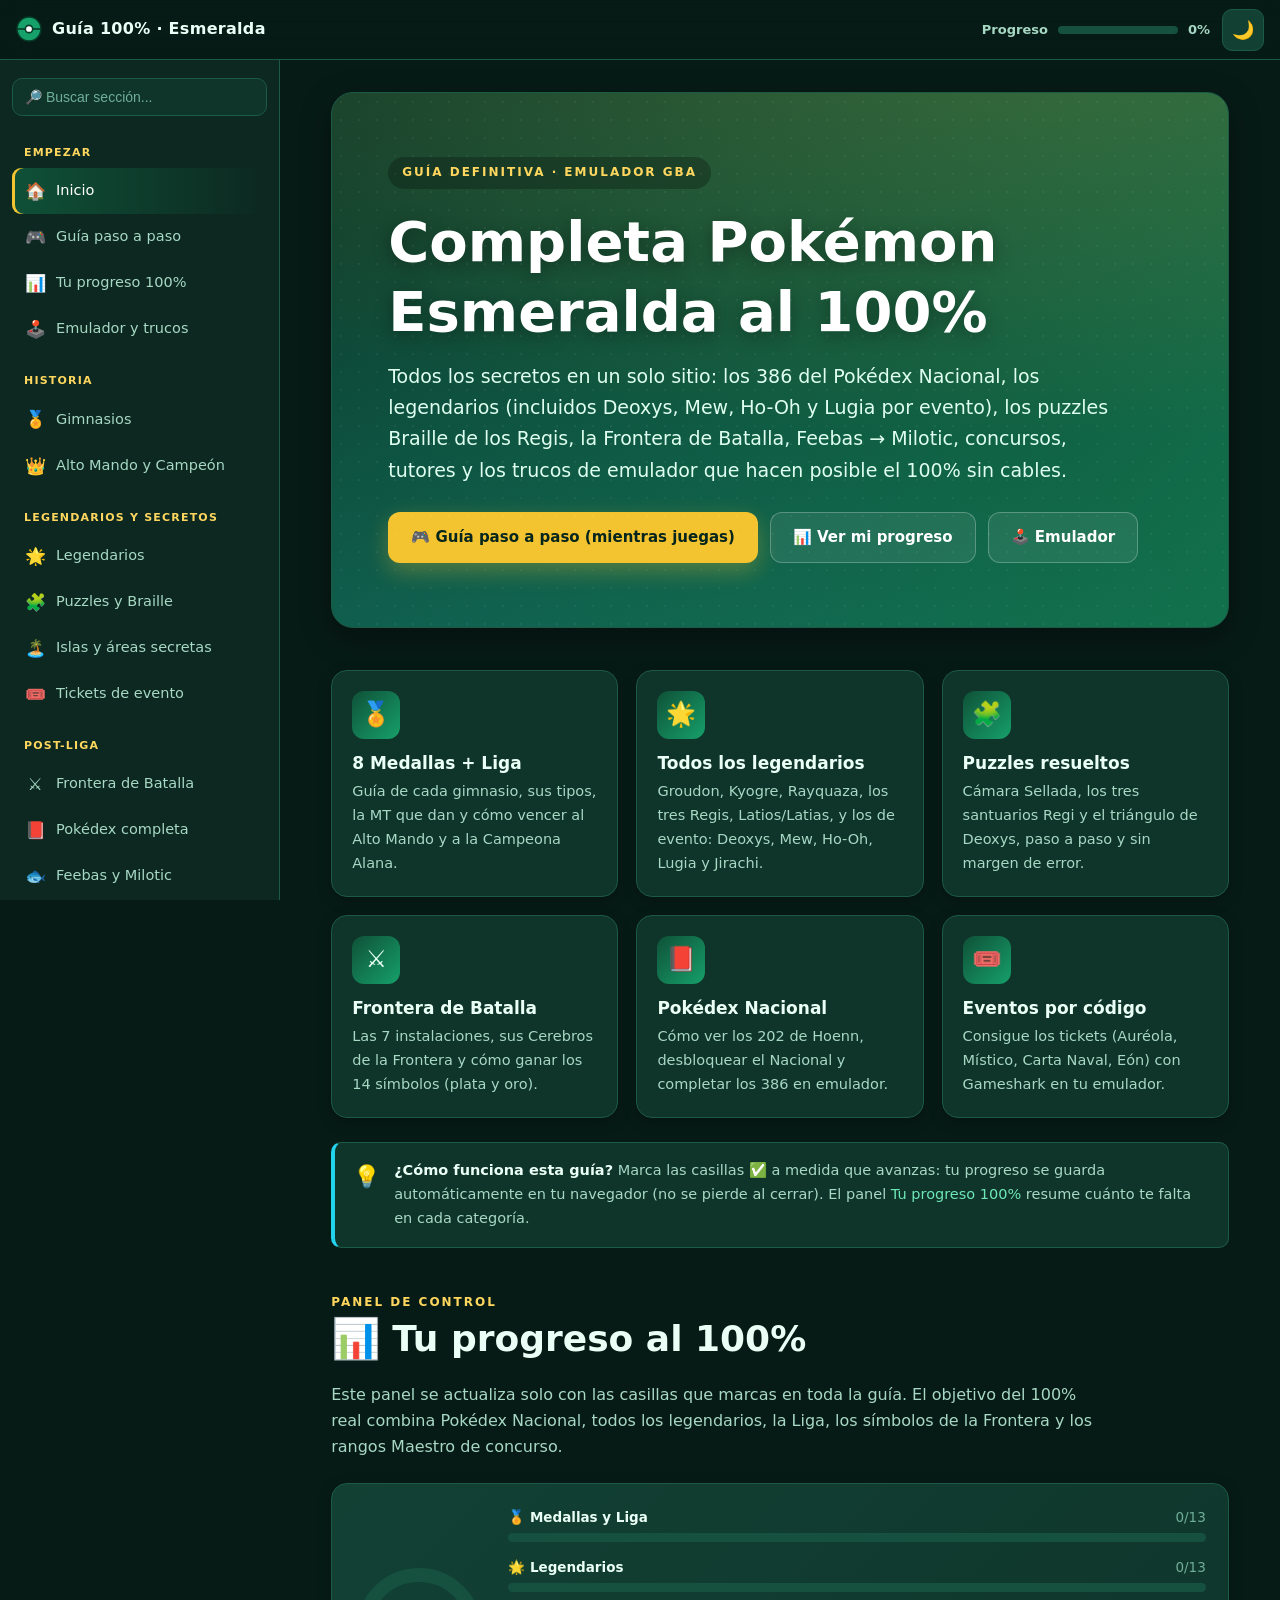
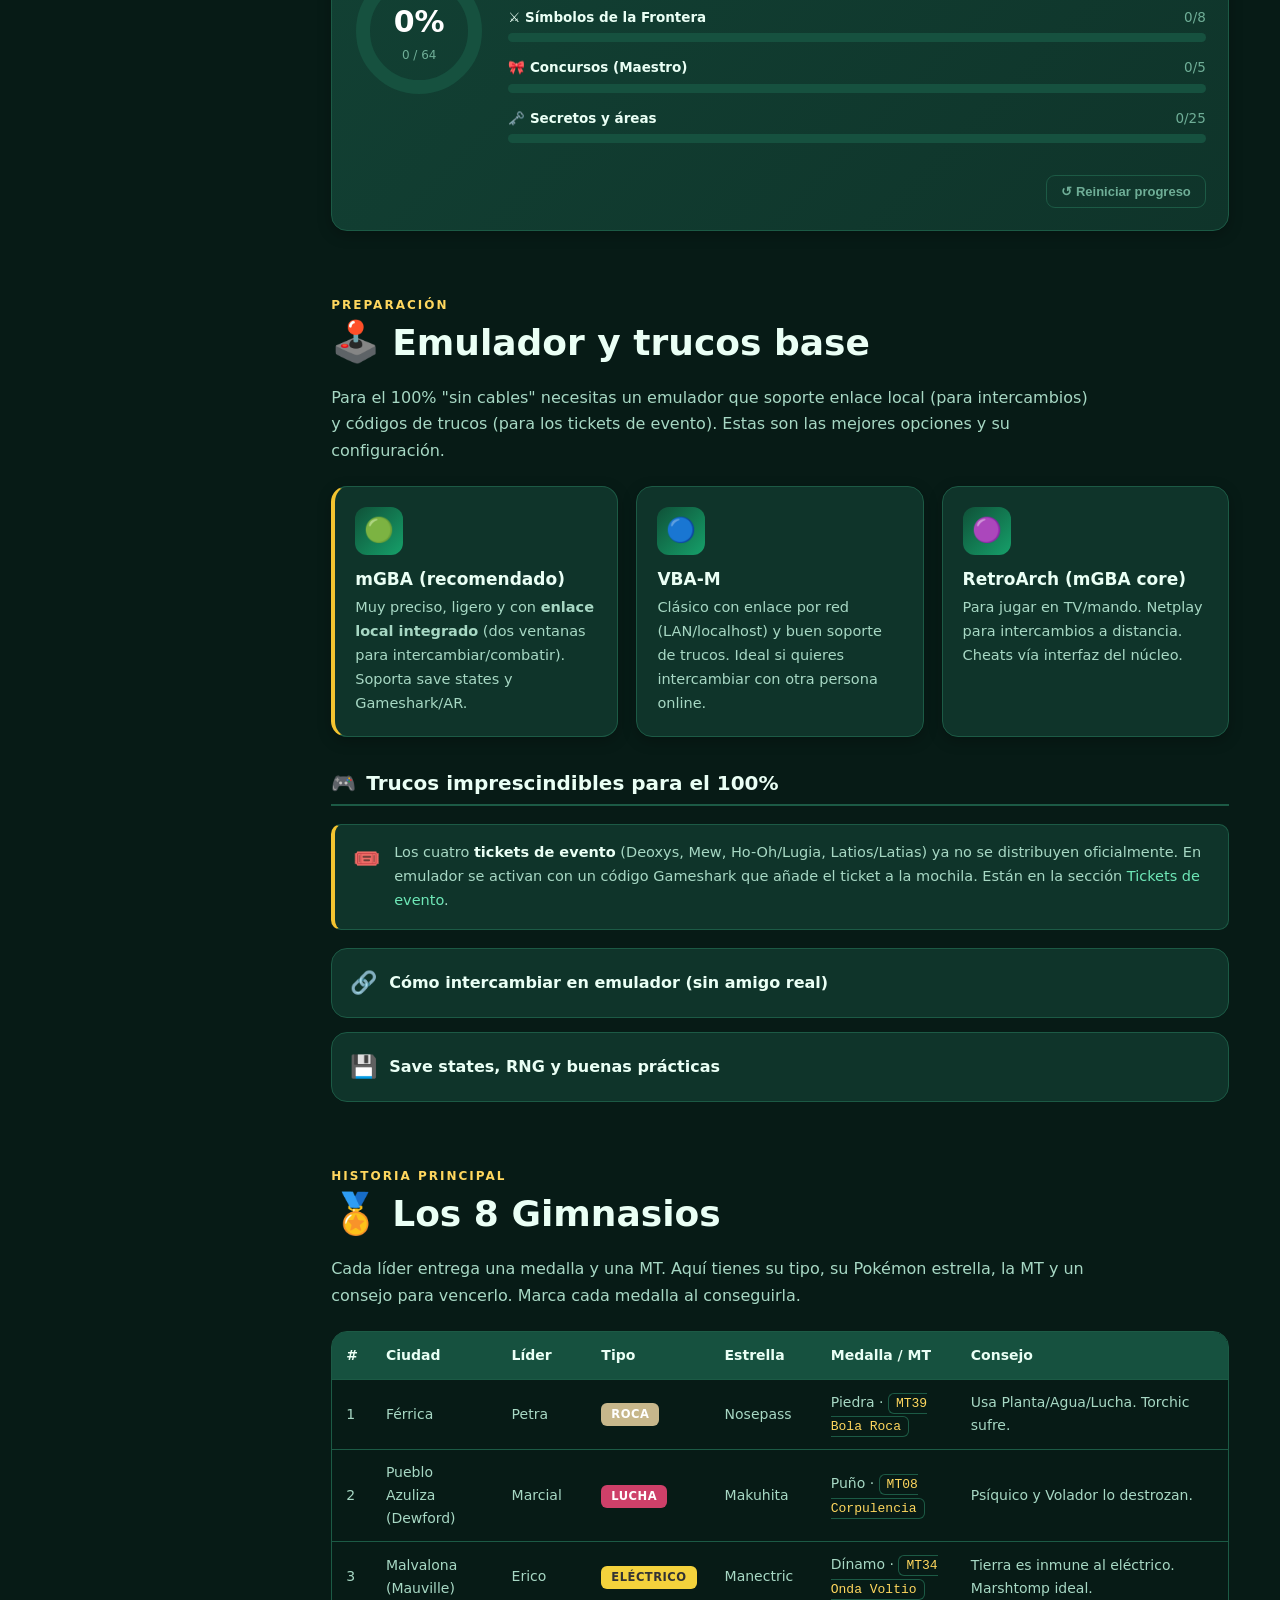
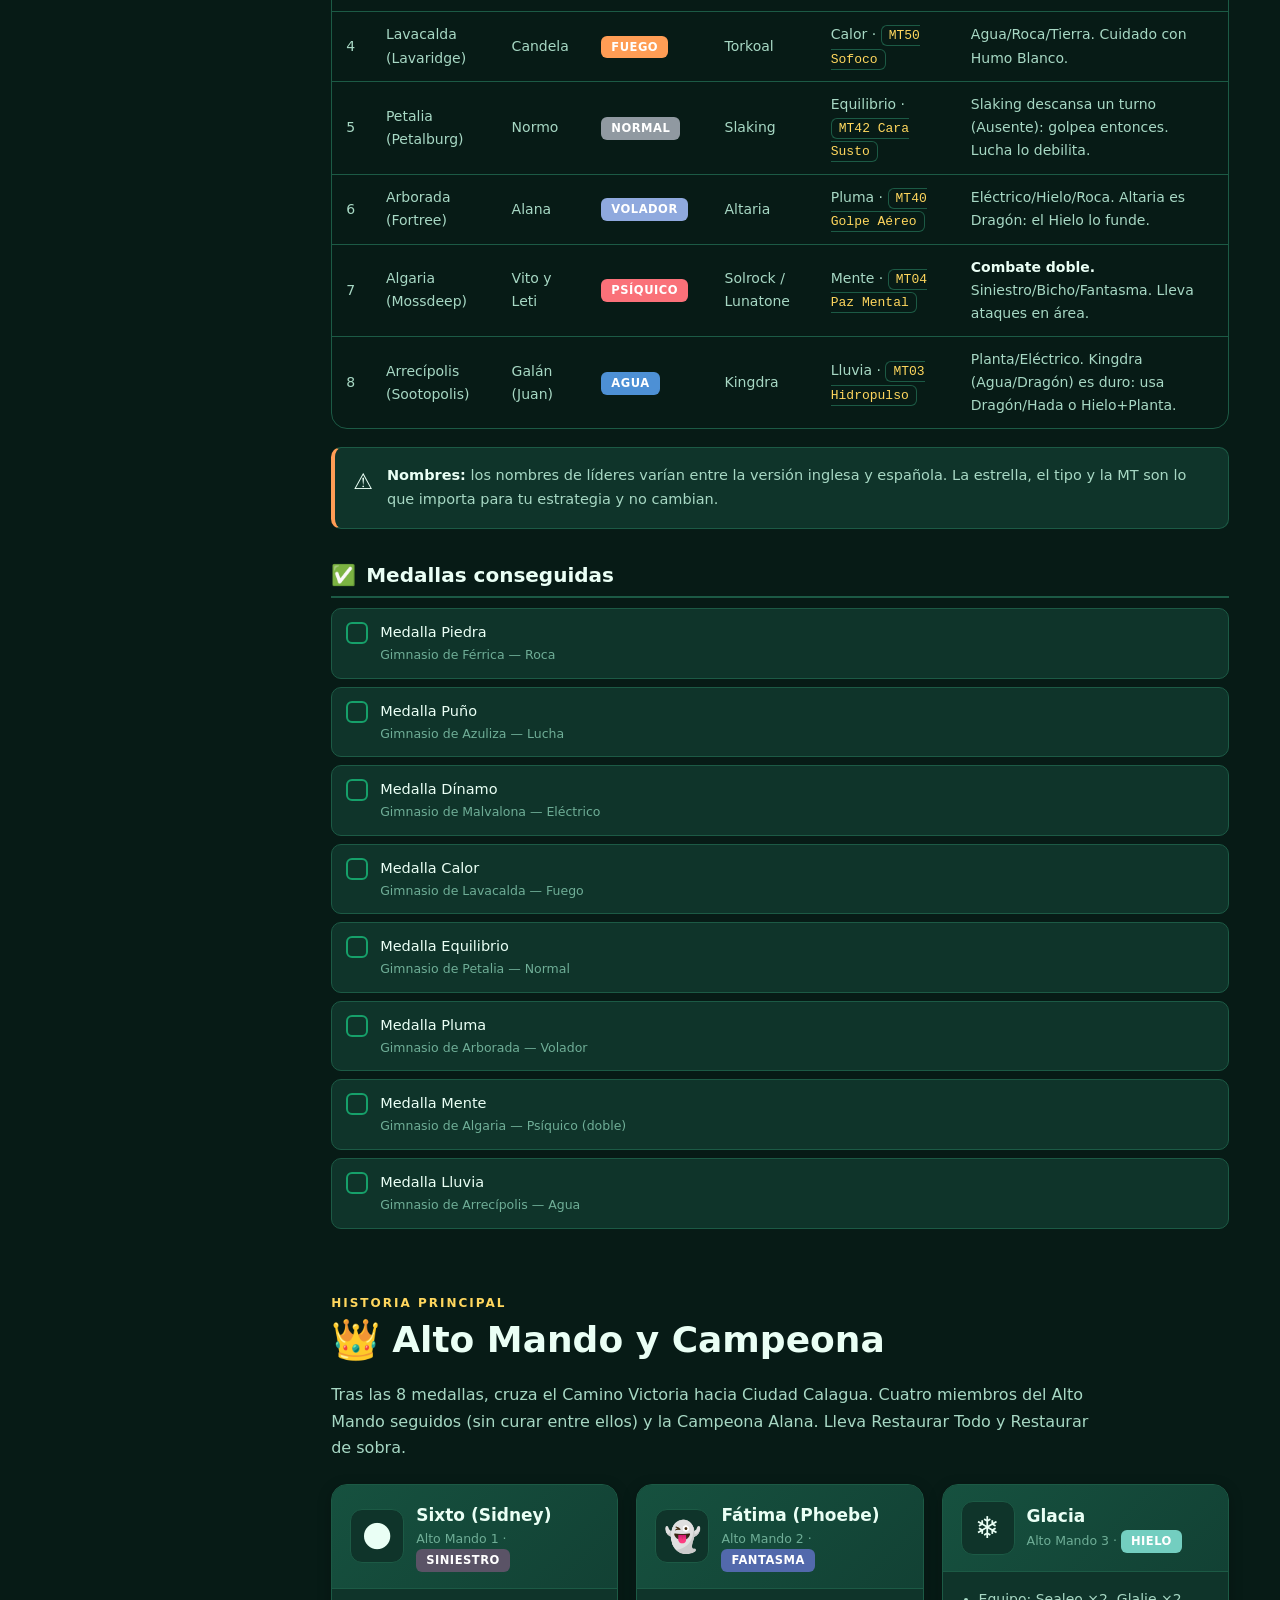
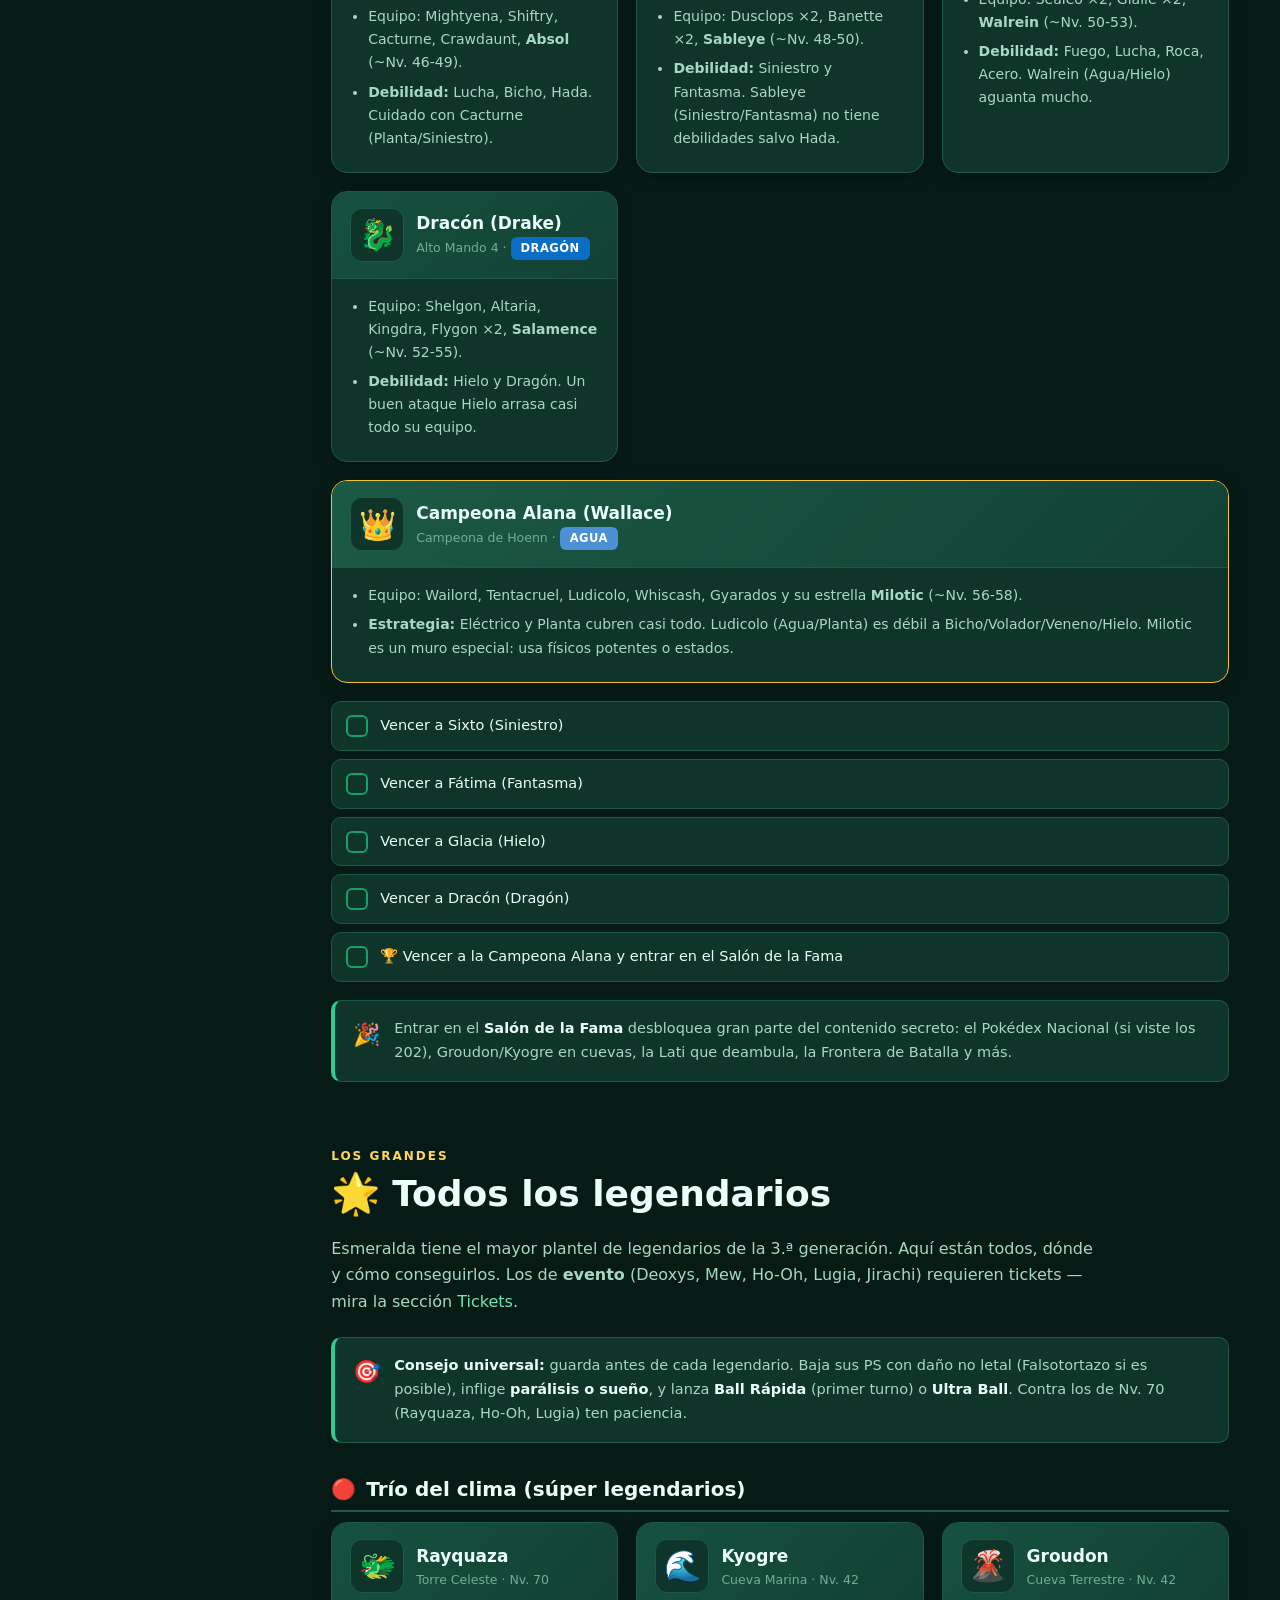
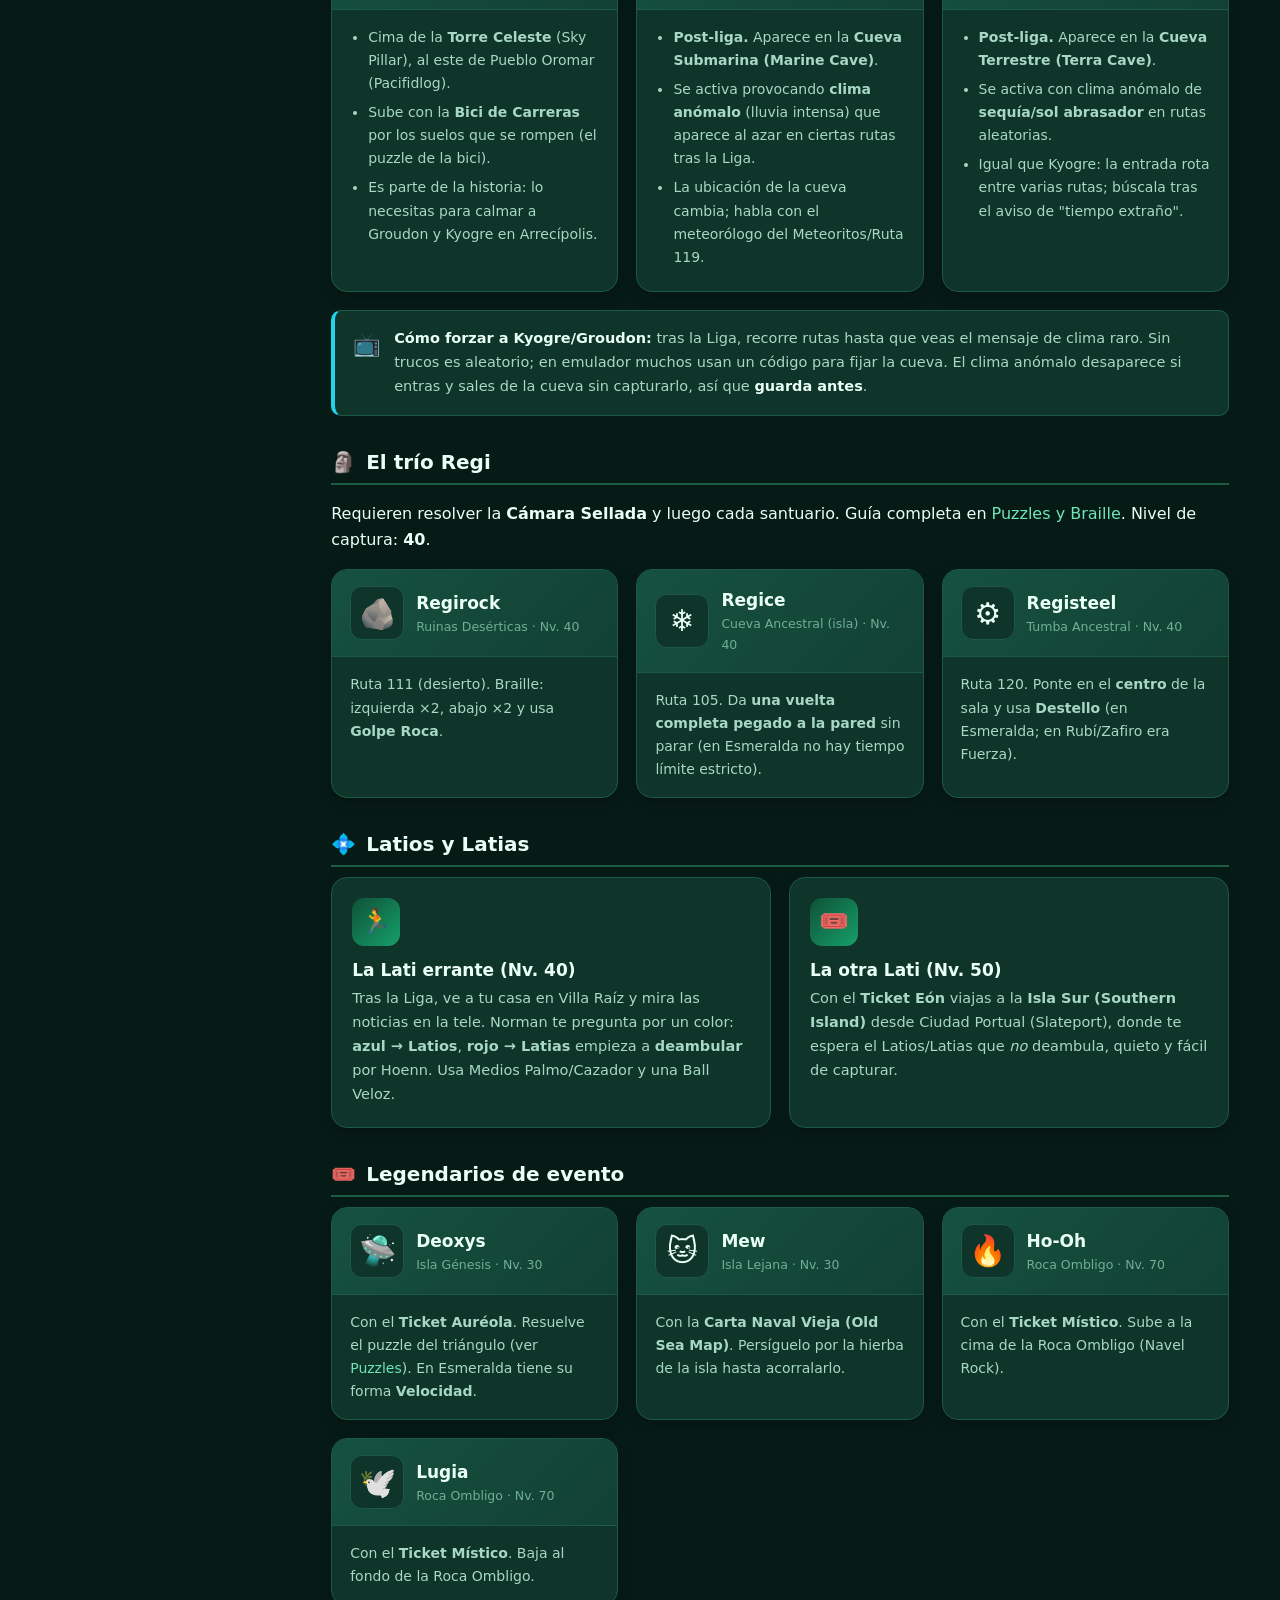
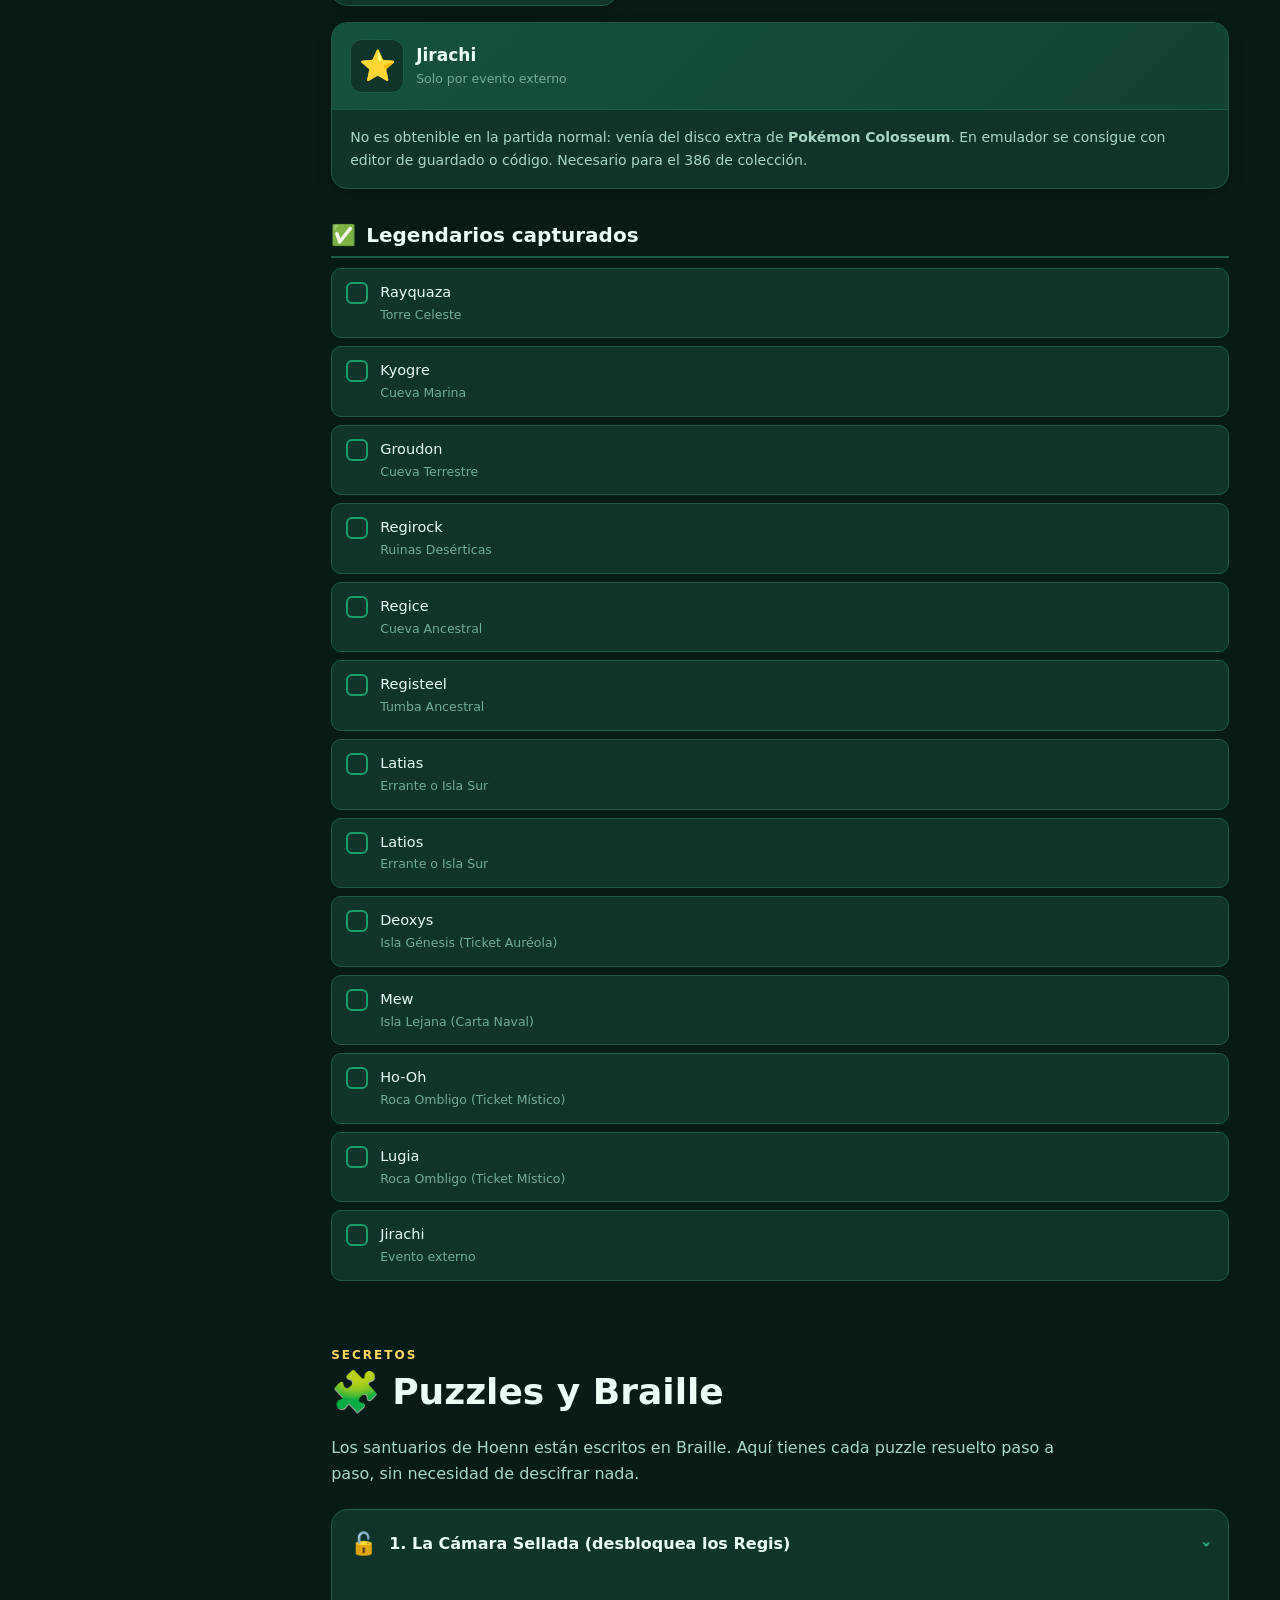
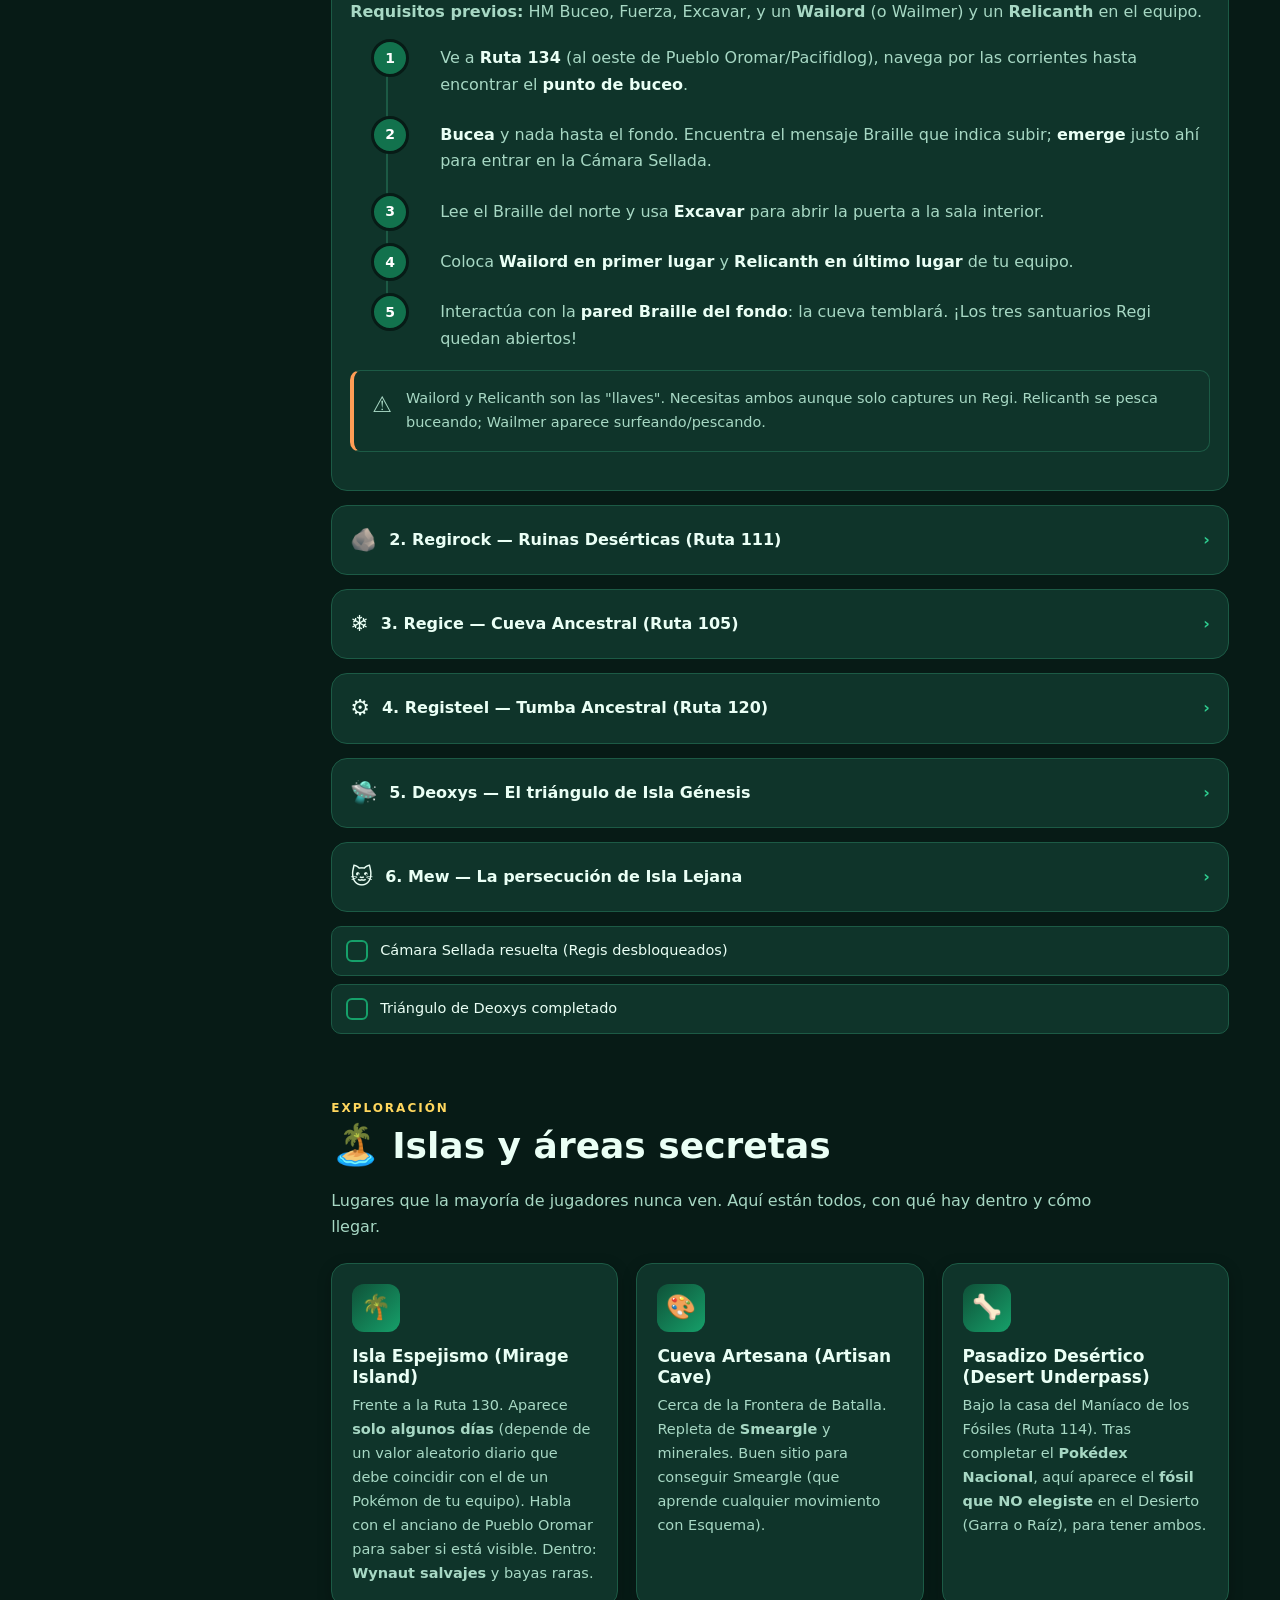
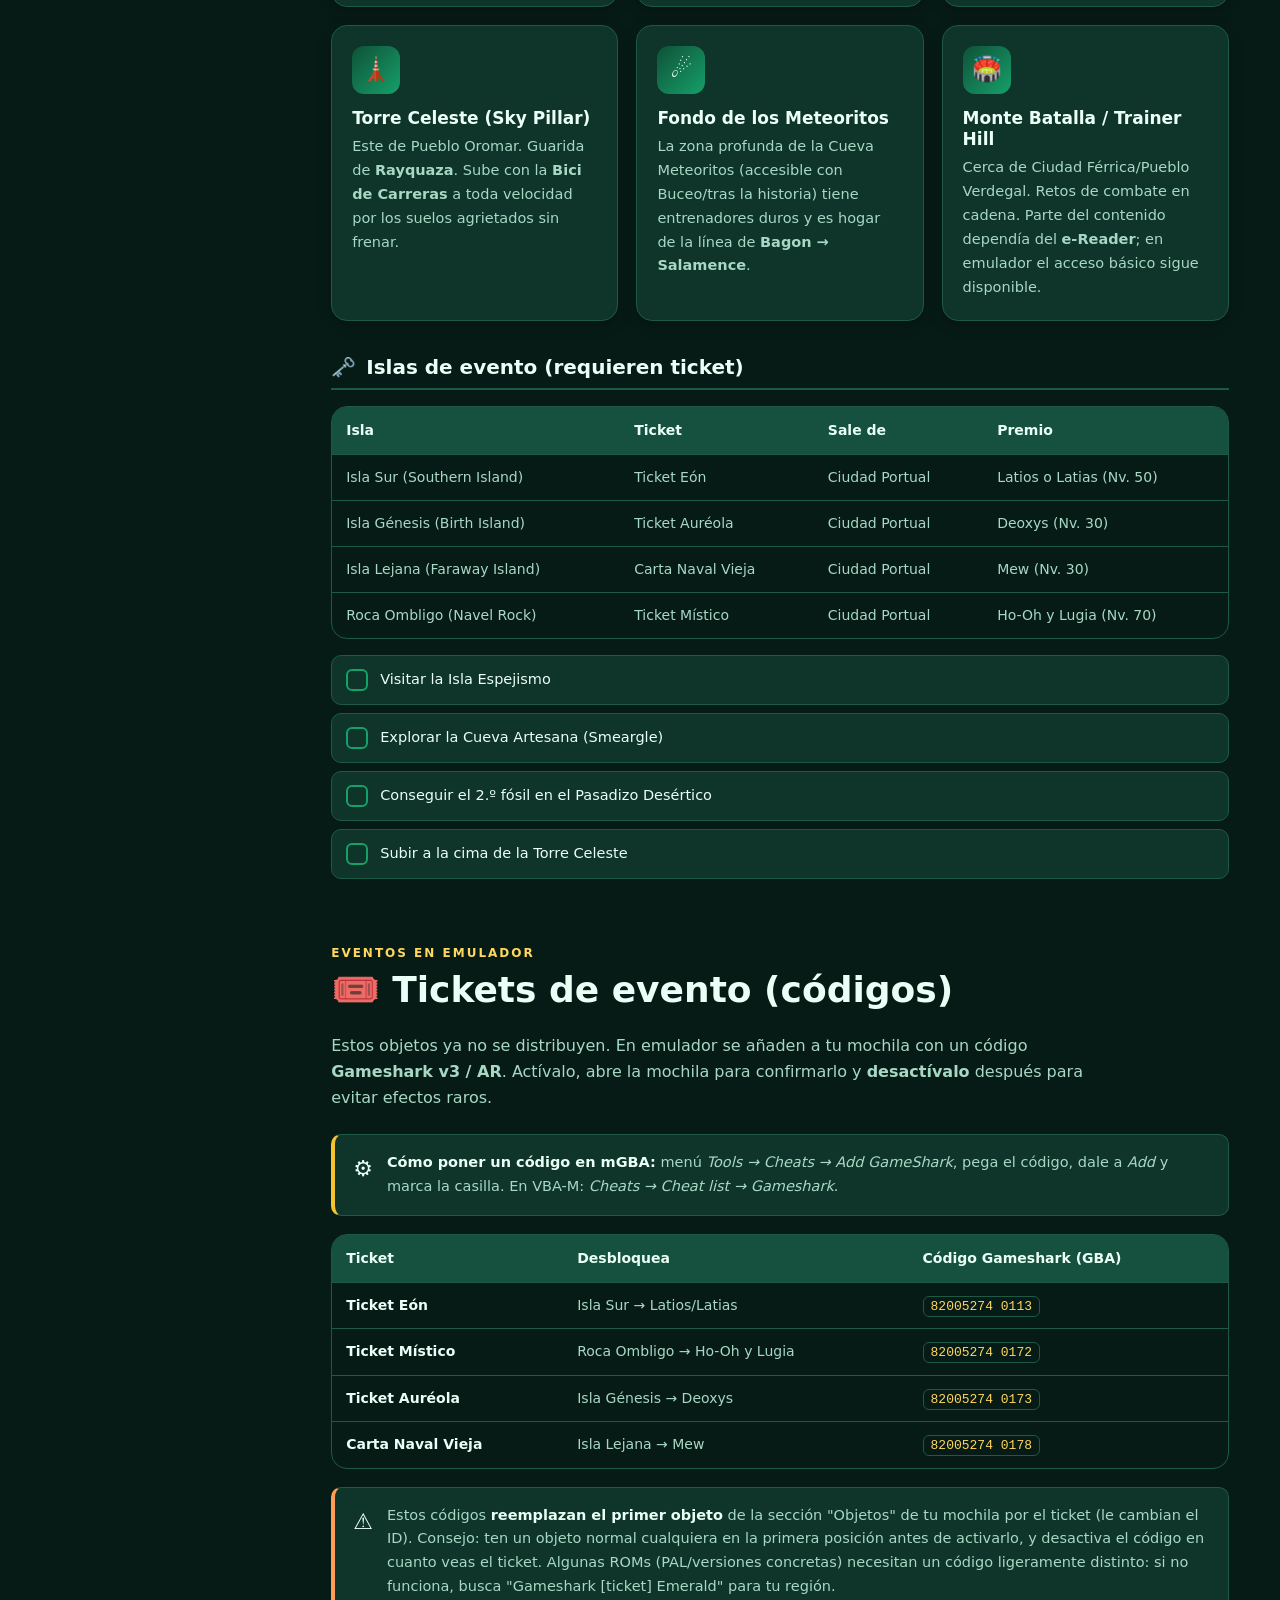
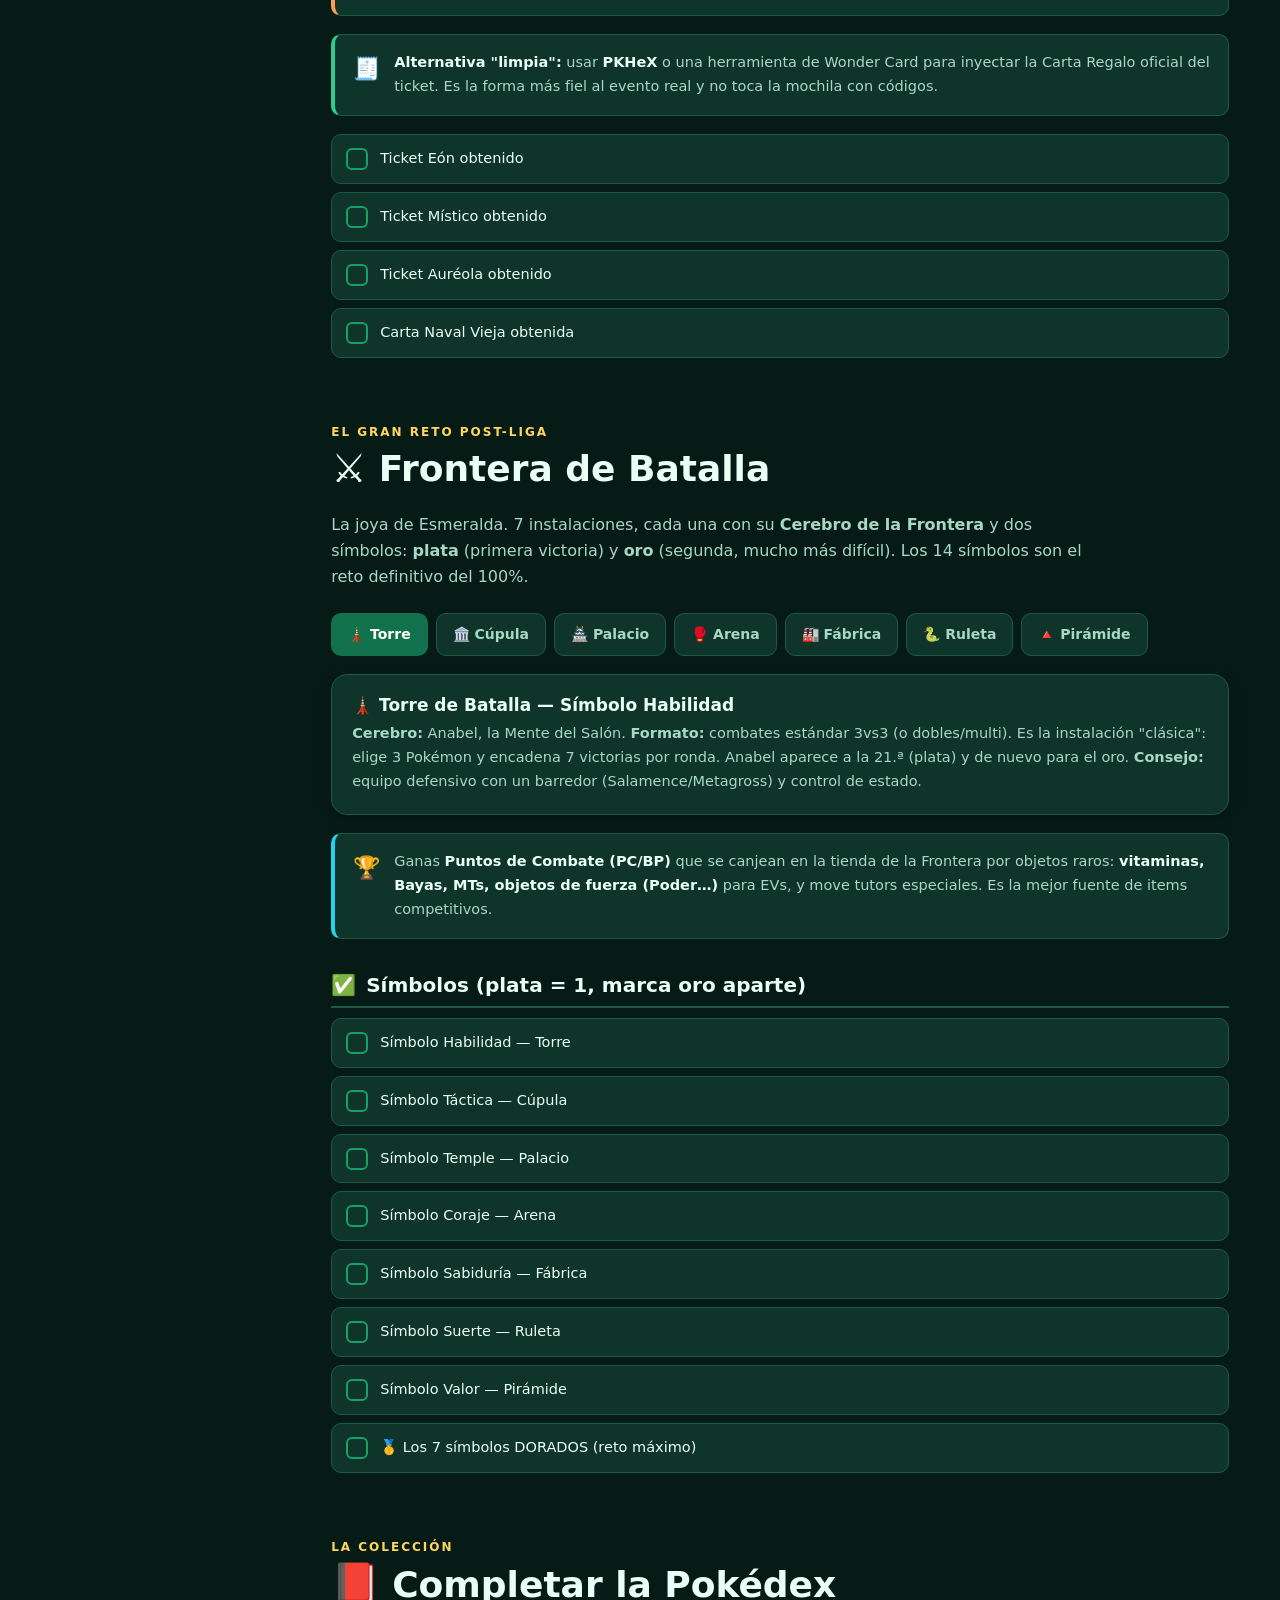
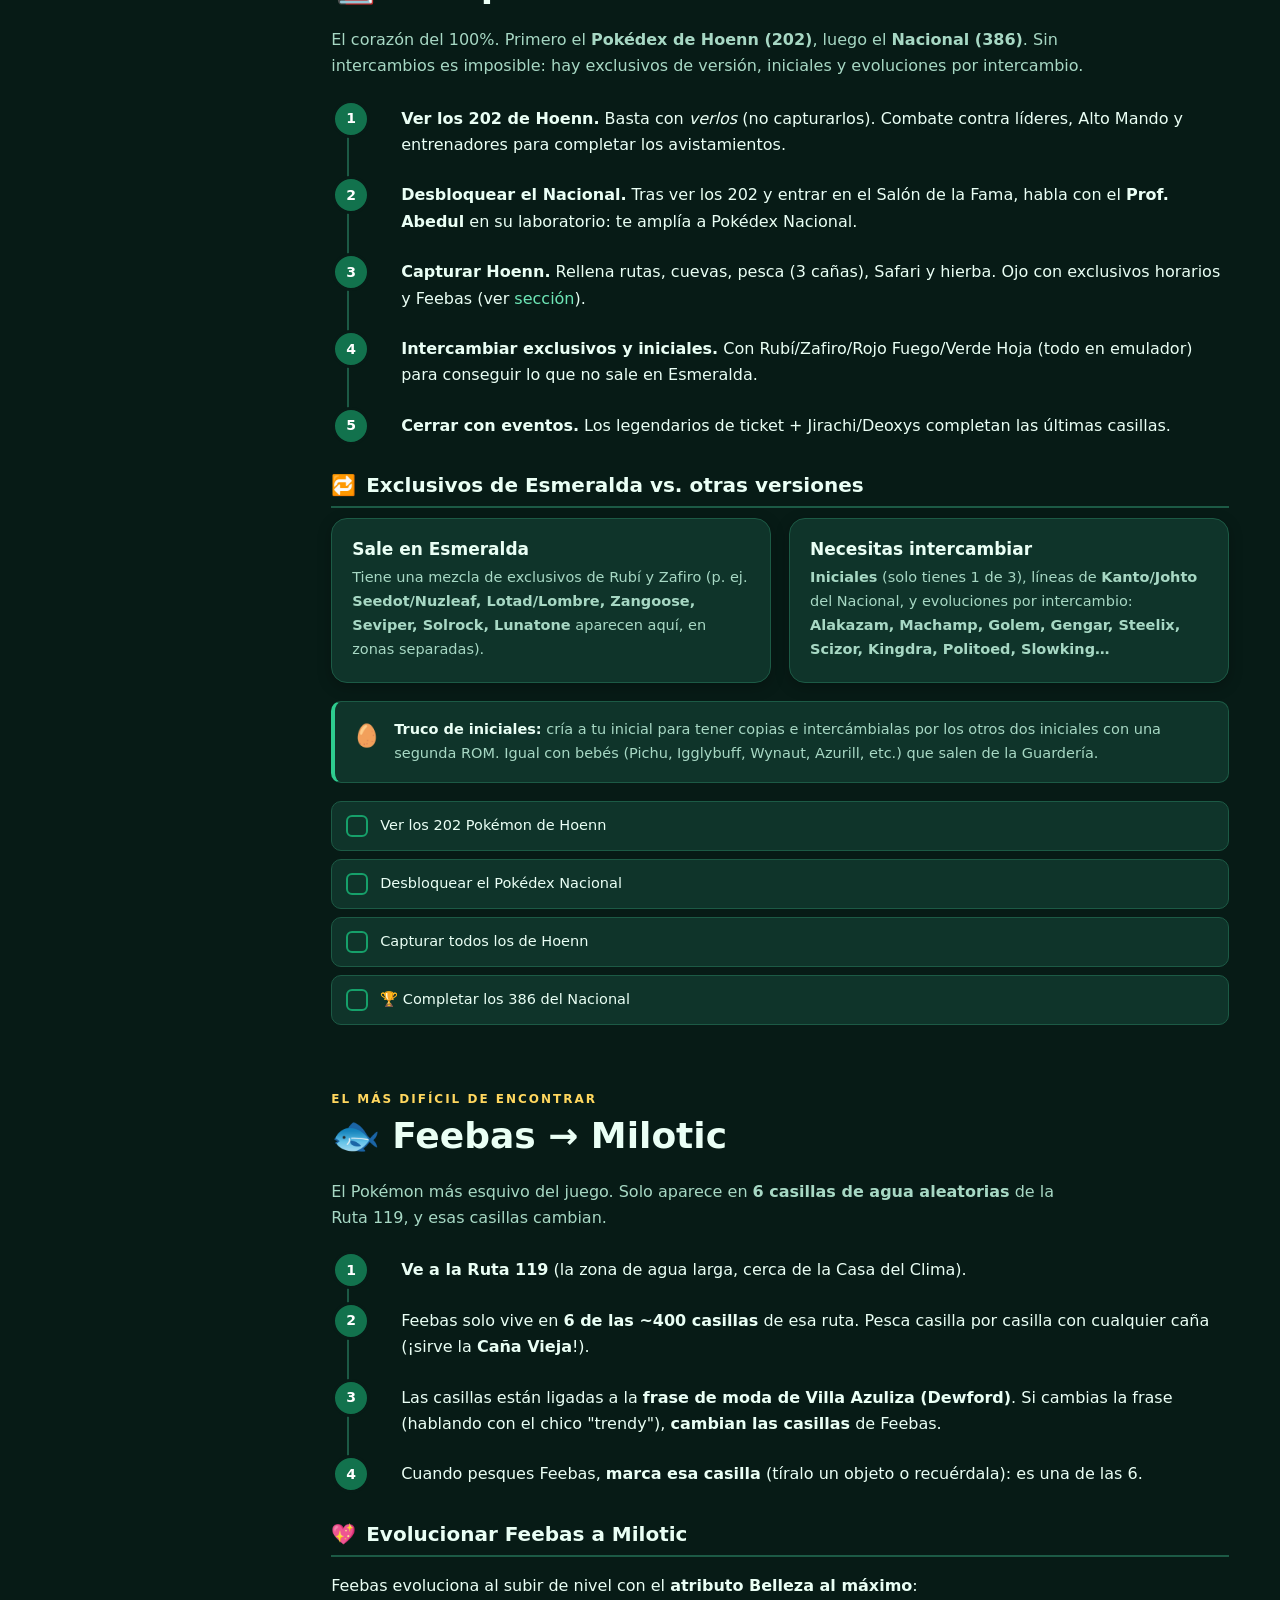
==== index.html @ ba48e419 "Añadir guía-compañera paso a paso (jugando.html) Nueva página interactiva para llevar mientras se ju" ====
<!doctype html>
<html lang="es" data-theme="dark">
<head>
  <meta charset="utf-8">
  <meta name="viewport" content="width=device-width, initial-scale=1">
  <title>Guía 100% Pokémon Esmeralda · Todos los secretos</title>
  <meta name="description" content="Guía completa e interactiva para completar Pokémon Esmeralda al 100% en emulador: legendarios, puzzles, islas secretas, Frontera de Batalla, Pokédex, Feebas, concursos y trucos.">
  <link rel="preconnect" href="https://fonts.googleapis.com">
  <link rel="stylesheet" href="assets/css/style.css">
  <link rel="icon" href="data:image/svg+xml,%3Csvg xmlns='http://www.w3.org/2000/svg' viewBox='0 0 100 100'%3E%3Ccircle cx='50' cy='50' r='46' fill='%2316a06a' stroke='%23063c28' stroke-width='6'/%3E%3Cpath d='M4 50h92' stroke='%23063c28' stroke-width='6'/%3E%3Ccircle cx='50' cy='50' r='14' fill='%23fff' stroke='%23063c28' stroke-width='6'/%3E%3C/svg%3E">
</head>
<body>

<!-- ===================== TOPBAR ===================== -->
<header class="topbar">
  <button class="hamburger" id="hamburger" aria-label="Abrir menú">☰</button>
  <div class="topbar__brand">
    <svg class="ball" viewBox="0 0 100 100" aria-hidden="true"><circle cx="50" cy="50" r="46" fill="#16a06a" stroke="#063c28" stroke-width="6"/><path d="M4 50h92" stroke="#063c28" stroke-width="6"/><circle cx="50" cy="50" r="14" fill="#fff" stroke="#063c28" stroke-width="6"/></svg>
    <span class="txt">Guía 100% · Esmeralda</span>
  </div>
  <div class="topbar__spacer"></div>
  <div class="mini-progress" title="Tu progreso global">
    <span class="lbl">Progreso</span>
    <div class="mini-progress__bar"><div class="mini-progress__fill" id="miniFill"></div></div>
    <span id="miniPct">0%</span>
  </div>
  <button class="icon-btn" id="themeBtn" aria-label="Cambiar tema" title="Tema claro/oscuro">🌙</button>
</header>

<div class="overlay" id="overlay"></div>

<div class="layout">
  <!-- ===================== SIDEBAR ===================== -->
  <aside class="sidebar" id="sidebar">
    <input type="search" class="sidebar__search" id="navSearch" placeholder="🔎 Buscar sección...">
    <nav id="nav">
      <div class="nav-group">
        <div class="nav-group__title">Empezar</div>
        <a class="nav-link" href="#inicio"><span class="emo">🏠</span> Inicio</a>
        <a class="nav-link" href="jugando.html"><span class="emo">🎮</span> Guía paso a paso</a>
        <a class="nav-link" href="#progreso"><span class="emo">📊</span> Tu progreso 100%</a>
        <a class="nav-link" href="#emulador"><span class="emo">🕹️</span> Emulador y trucos</a>
      </div>
      <div class="nav-group">
        <div class="nav-group__title">Historia</div>
        <a class="nav-link" href="#gimnasios"><span class="emo">🏅</span> Gimnasios</a>
        <a class="nav-link" href="#liga"><span class="emo">👑</span> Alto Mando y Campeón</a>
      </div>
      <div class="nav-group">
        <div class="nav-group__title">Legendarios y secretos</div>
        <a class="nav-link" href="#legendarios"><span class="emo">🌟</span> Legendarios</a>
        <a class="nav-link" href="#puzzles"><span class="emo">🧩</span> Puzzles y Braille</a>
        <a class="nav-link" href="#islas"><span class="emo">🏝️</span> Islas y áreas secretas</a>
        <a class="nav-link" href="#tickets"><span class="emo">🎟️</span> Tickets de evento</a>
      </div>
      <div class="nav-group">
        <div class="nav-group__title">Post-liga</div>
        <a class="nav-link" href="#frontera"><span class="emo">⚔️</span> Frontera de Batalla</a>
        <a class="nav-link" href="#pokedex"><span class="emo">📕</span> Pokédex completa</a>
        <a class="nav-link" href="#feebas"><span class="emo">🐟</span> Feebas y Milotic</a>
      </div>
      <div class="nav-group">
        <div class="nav-group__title">Coleccionables</div>
        <a class="nav-link" href="#mtmo"><span class="emo">💿</span> MTs y MOs</a>
        <a class="nav-link" href="#tutores"><span class="emo">🎓</span> Tutores de movimientos</a>
        <a class="nav-link" href="#concursos"><span class="emo">🎀</span> Concursos y Pokoblocks</a>
        <a class="nav-link" href="#bases"><span class="emo">🏕️</span> Bases y bayas</a>
        <a class="nav-link" href="#objetos"><span class="emo">💎</span> Objetos raros</a>
      </div>
      <div class="nav-group">
        <div class="nav-group__title">Avanzado</div>
        <a class="nav-link" href="#cria"><span class="emo">🥚</span> Cría, EVs e IVs</a>
        <a class="nav-link" href="#checklist"><span class="emo">✅</span> Checklist maestra</a>
      </div>
    </nav>
  </aside>

  <!-- ===================== CONTENIDO ===================== -->
  <main class="content">

    <!-- ============ HERO / INICIO ============ -->
    <section id="inicio" class="section" style="margin-bottom:40px">
      <div class="hero">
        <span class="hero__eyebrow">Guía definitiva · Emulador GBA</span>
        <h1>Completa Pokémon Esmeralda al 100%</h1>
        <p>Todos los secretos en un solo sitio: los 386 del Pokédex Nacional, los legendarios (incluidos Deoxys, Mew, Ho-Oh y Lugia por evento), los puzzles Braille de los Regis, la Frontera de Batalla, Feebas → Milotic, concursos, tutores y los trucos de emulador que hacen posible el 100% sin cables.</p>
        <div class="hero__cta">
          <a href="jugando.html" class="btn btn--gold">🎮 Guía paso a paso (mientras juegas)</a>
          <a href="#progreso" class="btn btn--ghost">📊 Ver mi progreso</a>
          <a href="#emulador" class="btn btn--ghost">🕹️ Emulador</a>
        </div>
      </div>

      <div class="grid grid--3">
        <div class="card"><div class="card__icon">🏅</div><h4>8 Medallas + Liga</h4><p>Guía de cada gimnasio, sus tipos, la MT que dan y cómo vencer al Alto Mando y a la Campeona Alana.</p></div>
        <div class="card"><div class="card__icon">🌟</div><h4>Todos los legendarios</h4><p>Groudon, Kyogre, Rayquaza, los tres Regis, Latios/Latias, y los de evento: Deoxys, Mew, Ho-Oh, Lugia y Jirachi.</p></div>
        <div class="card"><div class="card__icon">🧩</div><h4>Puzzles resueltos</h4><p>Cámara Sellada, los tres santuarios Regi y el triángulo de Deoxys, paso a paso y sin margen de error.</p></div>
        <div class="card"><div class="card__icon">⚔️</div><h4>Frontera de Batalla</h4><p>Las 7 instalaciones, sus Cerebros de la Frontera y cómo ganar los 14 símbolos (plata y oro).</p></div>
        <div class="card"><div class="card__icon">📕</div><h4>Pokédex Nacional</h4><p>Cómo ver los 202 de Hoenn, desbloquear el Nacional y completar los 386 en emulador.</p></div>
        <div class="card"><div class="card__icon">🎟️</div><h4>Eventos por código</h4><p>Consigue los tickets (Auréola, Místico, Carta Naval, Eón) con Gameshark en tu emulador.</p></div>
      </div>

      <div class="callout callout--info" style="margin-top:24px">
        <span class="emo">💡</span>
        <p><b>¿Cómo funciona esta guía?</b> Marca las casillas ✅ a medida que avanzas: tu progreso se guarda automáticamente en tu navegador (no se pierde al cerrar). El panel <a href="#progreso">Tu progreso 100%</a> resume cuánto te falta en cada categoría.</p>
      </div>
    </section>

    <!-- ============ PROGRESO ============ -->
    <section id="progreso" class="section">
      <div class="section__head">
        <span class="section__kicker">Panel de control</span>
        <h2><span class="emo">📊</span> Tu progreso al 100%</h2>
        <p class="section__intro">Este panel se actualiza solo con las casillas que marcas en toda la guía. El objetivo del 100% real combina Pokédex Nacional, todos los legendarios, la Liga, los símbolos de la Frontera y los rangos Maestro de concurso.</p>
      </div>

      <div class="progress-card">
        <div class="progress-ring-wrap">
          <div class="ring" id="ring">
            <svg width="130" height="130" viewBox="0 0 130 130">
              <defs>
                <linearGradient id="ringGrad" x1="0" y1="0" x2="1" y2="1">
                  <stop offset="0%" stop-color="#16a06a"/>
                  <stop offset="100%" stop-color="#f4c430"/>
                </linearGradient>
              </defs>
              <circle class="ring__track" cx="65" cy="65" r="56" fill="none" stroke-width="14"/>
              <circle class="ring__bar" id="ringBar" cx="65" cy="65" r="56" fill="none" stroke-width="14"
                      stroke-dasharray="351.86" stroke-dashoffset="351.86"/>
            </svg>
            <div class="ring__label">
              <span class="ring__pct" id="ringPct">0%</span>
              <span class="ring__sub" id="ringCount">0 / 0</span>
            </div>
          </div>
          <div style="flex:1; min-width:240px">
            <div class="stat-bar" data-cat="medallas"><div class="stat-bar__top"><b>🏅 Medallas y Liga</b><span data-cat-count>0/0</span></div><div class="stat-bar__track"><div class="stat-bar__fill" data-cat-fill></div></div></div>
            <div class="stat-bar" data-cat="legendarios"><div class="stat-bar__top"><b>🌟 Legendarios</b><span data-cat-count>0/0</span></div><div class="stat-bar__track"><div class="stat-bar__fill" data-cat-fill></div></div></div>
            <div class="stat-bar" data-cat="frontera"><div class="stat-bar__top"><b>⚔️ Símbolos de la Frontera</b><span data-cat-count>0/0</span></div><div class="stat-bar__track"><div class="stat-bar__fill" data-cat-fill></div></div></div>
            <div class="stat-bar" data-cat="concursos"><div class="stat-bar__top"><b>🎀 Concursos (Maestro)</b><span data-cat-count>0/0</span></div><div class="stat-bar__track"><div class="stat-bar__fill" data-cat-fill></div></div></div>
            <div class="stat-bar" data-cat="secretos"><div class="stat-bar__top"><b>🗝️ Secretos y áreas</b><span data-cat-count>0/0</span></div><div class="stat-bar__track"><div class="stat-bar__fill" data-cat-fill></div></div></div>
          </div>
        </div>
        <div style="margin-top:18px; display:flex; justify-content:flex-end">
          <button class="reset-btn" id="resetProgress">↺ Reiniciar progreso</button>
        </div>
      </div>
    </section>

    <!-- ============ EMULADOR ============ -->
    <section id="emulador" class="section">
      <div class="section__head">
        <span class="section__kicker">Preparación</span>
        <h2><span class="emo">🕹️</span> Emulador y trucos base</h2>
        <p class="section__intro">Para el 100% "sin cables" necesitas un emulador que soporte enlace local (para intercambios) y códigos de trucos (para los tickets de evento). Estas son las mejores opciones y su configuración.</p>
      </div>

      <div class="grid grid--3">
        <div class="card card--accent"><div class="card__icon">🟢</div><h4>mGBA (recomendado)</h4><p>Muy preciso, ligero y con <b>enlace local integrado</b> (dos ventanas para intercambiar/combatir). Soporta save states y Gameshark/AR.</p></div>
        <div class="card"><div class="card__icon">🔵</div><h4>VBA-M</h4><p>Clásico con enlace por red (LAN/localhost) y buen soporte de trucos. Ideal si quieres intercambiar con otra persona online.</p></div>
        <div class="card"><div class="card__icon">🟣</div><h4>RetroArch (mGBA core)</h4><p>Para jugar en TV/mando. Netplay para intercambios a distancia. Cheats vía interfaz del núcleo.</p></div>
      </div>

      <h3><span class="emo">🎮</span> Trucos imprescindibles para el 100%</h3>
      <div class="callout callout--emu">
        <span class="emo">🎟️</span>
        <p>Los cuatro <b>tickets de evento</b> (Deoxys, Mew, Ho-Oh/Lugia, Latios/Latias) ya no se distribuyen oficialmente. En emulador se activan con un código Gameshark que añade el ticket a la mochila. Están en la sección <a href="#tickets">Tickets de evento</a>.</p>
      </div>

      <div class="accordion">
        <div class="accordion__head"><span class="emo">🔗</span> Cómo intercambiar en emulador (sin amigo real)</div>
        <div class="accordion__body"><div class="accordion__inner">
          <p>Muchos Pokémon del Nacional son <b>exclusivos de versión</b> o solo evolucionan por intercambio. Con un emulador puedes hacerlo tú solo:</p>
          <ol class="steps" style="margin-top:14px">
            <li>Abre <b>dos instancias</b> de mGBA (o usa File → New multiplayer). Carga Esmeralda en una y otra ROM de 3.ª gen (Ruby/Zafiro/Rojo Fuego/Verde Hoja) en la otra.</li>
            <li>Ambas partidas deben tener el <b>Pokédex Nacional</b> desbloqueado para poder intercambiar entre Hoenn y Kanto.</li>
            <li>Ve al <b>Club de Intercambio</b> (2.ª planta de cualquier Centro Pokémon) en ambas y confirma. mGBA sincroniza las ventanas automáticamente.</li>
            <li>Las <b>evoluciones por intercambio</b> (Kadabra→Alakazam, Machoke→Machamp, Graveler→Golem, Haunter→Gengar, Boldore/etc.) se completan al recibir al Pokémon.</li>
          </ol>
          <div class="callout callout--tip"><span class="emo">✅</span><p>Alternativa rápida: usar un editor de guardado (PKHeX) para inyectar los exclusivos. Es "100% de colección" pero no cuenta como capturado legítimamente; decídelo según tu objetivo personal.</p></div>
        </div></div>
      </div>

      <div class="accordion">
        <div class="accordion__head"><span class="emo">💾</span> Save states, RNG y buenas prácticas</div>
        <div class="accordion__body"><div class="accordion__inner">
          <ul>
            <li><b>Guarda dentro del juego</b> (no solo save states) antes de capturar legendarios: si el juego se corrompe, el guardado real es tu red de seguridad.</li>
            <li>Usa <b>save state justo antes de lanzar la Poké Ball</b> a un legendario para reintentar si huye o lo debilitas de más.</li>
            <li>Para <b>naturalezas/IVs perfectos</b> puedes hacer "RNG abuse" o simplemente resetear (soft reset: A+B+Start+Select) ante estacionarios.</li>
            <li>Haz <b>copias de seguridad del .sav</b> periódicamente; un 100% son muchas horas.</li>
          </ul>
        </div></div>
      </div>
    </section>

    <!-- ============ GIMNASIOS ============ -->
    <section id="gimnasios" class="section">
      <div class="section__head">
        <span class="section__kicker">Historia principal</span>
        <h2><span class="emo">🏅</span> Los 8 Gimnasios</h2>
        <p class="section__intro">Cada líder entrega una medalla y una MT. Aquí tienes su tipo, su Pokémon estrella, la MT y un consejo para vencerlo. Marca cada medalla al conseguirla.</p>
      </div>

      <div class="table-wrap">
        <table>
          <thead><tr><th>#</th><th>Ciudad</th><th>Líder</th><th>Tipo</th><th>Estrella</th><th>Medalla / MT</th><th>Consejo</th></tr></thead>
          <tbody>
            <tr><td>1</td><td>Férrica</td><td>Petra</td><td><span class="type t-roca">Roca</span></td><td>Nosepass</td><td>Piedra · <span class="code">MT39 Bola Roca</span></td><td>Usa Planta/Agua/Lucha. Torchic sufre.</td></tr>
            <tr><td>2</td><td>Pueblo Azuliza (Dewford)</td><td>Marcial</td><td><span class="type t-lucha">Lucha</span></td><td>Makuhita</td><td>Puño · <span class="code">MT08 Corpulencia</span></td><td>Psíquico y Volador lo destrozan.</td></tr>
            <tr><td>3</td><td>Malvalona (Mauville)</td><td>Erico</td><td><span class="type t-electrico">Eléctrico</span></td><td>Manectric</td><td>Dínamo · <span class="code">MT34 Onda Voltio</span></td><td>Tierra es inmune al eléctrico. Marshtomp ideal.</td></tr>
            <tr><td>4</td><td>Lavacalda (Lavaridge)</td><td>Candela</td><td><span class="type t-fuego">Fuego</span></td><td>Torkoal</td><td>Calor · <span class="code">MT50 Sofoco</span></td><td>Agua/Roca/Tierra. Cuidado con Humo Blanco.</td></tr>
            <tr><td>5</td><td>Petalia (Petalburg)</td><td>Normo</td><td><span class="type t-normal">Normal</span></td><td>Slaking</td><td>Equilibrio · <span class="code">MT42 Cara Susto</span></td><td>Slaking descansa un turno (Ausente): golpea entonces. Lucha lo debilita.</td></tr>
            <tr><td>6</td><td>Arborada (Fortree)</td><td>Alana</td><td><span class="type t-volador">Volador</span></td><td>Altaria</td><td>Pluma · <span class="code">MT40 Golpe Aéreo</span></td><td>Eléctrico/Hielo/Roca. Altaria es Dragón: el Hielo lo funde.</td></tr>
            <tr><td>7</td><td>Algaria (Mossdeep)</td><td>Vito y Leti</td><td><span class="type t-psiquico">Psíquico</span></td><td>Solrock / Lunatone</td><td>Mente · <span class="code">MT04 Paz Mental</span></td><td><b>Combate doble.</b> Siniestro/Bicho/Fantasma. Lleva ataques en área.</td></tr>
            <tr><td>8</td><td>Arrecípolis (Sootopolis)</td><td>Galán (Juan)</td><td><span class="type t-agua">Agua</span></td><td>Kingdra</td><td>Lluvia · <span class="code">MT03 Hidropulso</span></td><td>Planta/Eléctrico. Kingdra (Agua/Dragón) es duro: usa Dragón/Hada o Hielo+Planta.</td></tr>
          </tbody>
        </table>
      </div>

      <div class="callout callout--warn"><span class="emo">⚠️</span><p><b>Nombres:</b> los nombres de líderes varían entre la versión inglesa y española. La estrella, el tipo y la MT son lo que importa para tu estrategia y no cambian.</p></div>

      <h3><span class="emo">✅</span> Medallas conseguidas</h3>
      <ul class="checklist">
        <li><label class="check-item" data-key="gym1" data-cat="medallas"><input type="checkbox"><span class="box">✓</span><span class="label">Medalla Piedra <small>Gimnasio de Férrica — Roca</small></span></label></li>
        <li><label class="check-item" data-key="gym2" data-cat="medallas"><input type="checkbox"><span class="box">✓</span><span class="label">Medalla Puño <small>Gimnasio de Azuliza — Lucha</small></span></label></li>
        <li><label class="check-item" data-key="gym3" data-cat="medallas"><input type="checkbox"><span class="box">✓</span><span class="label">Medalla Dínamo <small>Gimnasio de Malvalona — Eléctrico</small></span></label></li>
        <li><label class="check-item" data-key="gym4" data-cat="medallas"><input type="checkbox"><span class="box">✓</span><span class="label">Medalla Calor <small>Gimnasio de Lavacalda — Fuego</small></span></label></li>
        <li><label class="check-item" data-key="gym5" data-cat="medallas"><input type="checkbox"><span class="box">✓</span><span class="label">Medalla Equilibrio <small>Gimnasio de Petalia — Normal</small></span></label></li>
        <li><label class="check-item" data-key="gym6" data-cat="medallas"><input type="checkbox"><span class="box">✓</span><span class="label">Medalla Pluma <small>Gimnasio de Arborada — Volador</small></span></label></li>
        <li><label class="check-item" data-key="gym7" data-cat="medallas"><input type="checkbox"><span class="box">✓</span><span class="label">Medalla Mente <small>Gimnasio de Algaria — Psíquico (doble)</small></span></label></li>
        <li><label class="check-item" data-key="gym8" data-cat="medallas"><input type="checkbox"><span class="box">✓</span><span class="label">Medalla Lluvia <small>Gimnasio de Arrecípolis — Agua</small></span></label></li>
      </ul>
    </section>

    <!-- ============ LIGA ============ -->
    <section id="liga" class="section">
      <div class="section__head">
        <span class="section__kicker">Historia principal</span>
        <h2><span class="emo">👑</span> Alto Mando y Campeona</h2>
        <p class="section__intro">Tras las 8 medallas, cruza el Camino Victoria hacia Ciudad Calagua. Cuatro miembros del Alto Mando seguidos (sin curar entre ellos) y la Campeona Alana. Lleva Restaurar Todo y Restaurar de sobra.</p>
      </div>

      <div class="grid grid--2">
        <div class="mon-card">
          <div class="mon-card__head"><div class="mon-card__sprite">🌑</div><div><div class="mon-card__name">Sixto (Sidney)</div><div class="mon-card__loc">Alto Mando 1 · <span class="type t-siniestro">Siniestro</span></div></div></div>
          <div class="mon-card__body"><ul><li>Equipo: Mightyena, Shiftry, Cacturne, Crawdaunt, <b>Absol</b> (~Nv. 46-49).</li><li><b>Debilidad:</b> Lucha, Bicho, Hada. Cuidado con Cacturne (Planta/Siniestro).</li></ul></div>
        </div>
        <div class="mon-card">
          <div class="mon-card__head"><div class="mon-card__sprite">👻</div><div><div class="mon-card__name">Fátima (Phoebe)</div><div class="mon-card__loc">Alto Mando 2 · <span class="type t-fantasma">Fantasma</span></div></div></div>
          <div class="mon-card__body"><ul><li>Equipo: Dusclops ×2, Banette ×2, <b>Sableye</b> (~Nv. 48-50).</li><li><b>Debilidad:</b> Siniestro y Fantasma. Sableye (Siniestro/Fantasma) no tiene debilidades salvo Hada.</li></ul></div>
        </div>
        <div class="mon-card">
          <div class="mon-card__head"><div class="mon-card__sprite">❄️</div><div><div class="mon-card__name">Glacia</div><div class="mon-card__loc">Alto Mando 3 · <span class="type t-hielo">Hielo</span></div></div></div>
          <div class="mon-card__body"><ul><li>Equipo: Sealeo ×2, Glalie ×2, <b>Walrein</b> (~Nv. 50-53).</li><li><b>Debilidad:</b> Fuego, Lucha, Roca, Acero. Walrein (Agua/Hielo) aguanta mucho.</li></ul></div>
        </div>
        <div class="mon-card">
          <div class="mon-card__head"><div class="mon-card__sprite">🐉</div><div><div class="mon-card__name">Dracón (Drake)</div><div class="mon-card__loc">Alto Mando 4 · <span class="type t-dragon">Dragón</span></div></div></div>
          <div class="mon-card__body"><ul><li>Equipo: Shelgon, Altaria, Kingdra, Flygon ×2, <b>Salamence</b> (~Nv. 52-55).</li><li><b>Debilidad:</b> Hielo y Dragón. Un buen ataque Hielo arrasa casi todo su equipo.</li></ul></div>
        </div>
      </div>

      <div class="mon-card" style="margin-top:18px; border-color:var(--gold-500)">
        <div class="mon-card__head" style="background:linear-gradient(135deg,#1c5a45,#124134)"><div class="mon-card__sprite">👑</div><div><div class="mon-card__name">Campeona Alana (Wallace)</div><div class="mon-card__loc">Campeona de Hoenn · <span class="type t-agua">Agua</span></div></div></div>
        <div class="mon-card__body"><ul>
          <li>Equipo: Wailord, Tentacruel, Ludicolo, Whiscash, Gyarados y su estrella <b>Milotic</b> (~Nv. 56-58).</li>
          <li><b>Estrategia:</b> Eléctrico y Planta cubren casi todo. Ludicolo (Agua/Planta) es débil a Bicho/Volador/Veneno/Hielo. Milotic es un muro especial: usa físicos potentes o estados.</li>
        </ul></div>
      </div>

      <ul class="checklist" style="margin-top:18px">
        <li><label class="check-item" data-key="e4-1" data-cat="medallas"><input type="checkbox"><span class="box">✓</span><span class="label">Vencer a Sixto (Siniestro)</span></label></li>
        <li><label class="check-item" data-key="e4-2" data-cat="medallas"><input type="checkbox"><span class="box">✓</span><span class="label">Vencer a Fátima (Fantasma)</span></label></li>
        <li><label class="check-item" data-key="e4-3" data-cat="medallas"><input type="checkbox"><span class="box">✓</span><span class="label">Vencer a Glacia (Hielo)</span></label></li>
        <li><label class="check-item" data-key="e4-4" data-cat="medallas"><input type="checkbox"><span class="box">✓</span><span class="label">Vencer a Dracón (Dragón)</span></label></li>
        <li><label class="check-item" data-key="champ" data-cat="medallas"><input type="checkbox"><span class="box">✓</span><span class="label">🏆 Vencer a la Campeona Alana y entrar en el Salón de la Fama</span></label></li>
      </ul>

      <div class="callout callout--tip"><span class="emo">🎉</span><p>Entrar en el <b>Salón de la Fama</b> desbloquea gran parte del contenido secreto: el Pokédex Nacional (si viste los 202), Groudon/Kyogre en cuevas, la Lati que deambula, la Frontera de Batalla y más.</p></div>
    </section>

    <!-- ============ LEGENDARIOS ============ -->
    <section id="legendarios" class="section">
      <div class="section__head">
        <span class="section__kicker">Los grandes</span>
        <h2><span class="emo">🌟</span> Todos los legendarios</h2>
        <p class="section__intro">Esmeralda tiene el mayor plantel de legendarios de la 3.ª generación. Aquí están todos, dónde y cómo conseguirlos. Los de <b>evento</b> (Deoxys, Mew, Ho-Oh, Lugia, Jirachi) requieren tickets — mira la sección <a href="#tickets">Tickets</a>.</p>
      </div>

      <div class="callout callout--tip"><span class="emo">🎯</span><p><b>Consejo universal:</b> guarda antes de cada legendario. Baja sus PS con daño no letal (Falsotortazo si es posible), infli­ge <b>parálisis o sueño</b>, y lanza <b>Ball Rápida</b> (primer turno) o <b>Ultra Ball</b>. Contra los de Nv. 70 (Rayquaza, Ho-Oh, Lugia) ten paciencia.</p></div>

      <h3><span class="emo">🔴</span> Trío del clima (súper legendarios)</h3>
      <div class="grid grid--3">
        <div class="mon-card">
          <div class="mon-card__head"><div class="mon-card__sprite">🐲</div><div><div class="mon-card__name">Rayquaza</div><div class="mon-card__loc">Torre Celeste · Nv. 70</div></div></div>
          <div class="mon-card__body"><ul><li>Cima de la <b>Torre Celeste</b> (Sky Pillar), al este de Pueblo Oromar (Pacifidlog).</li><li>Sube con la <b>Bici de Carreras</b> por los suelos que se rompen (el puzzle de la bici).</li><li>Es parte de la historia: lo necesitas para calmar a Groudon y Kyogre en Arrecípolis.</li></ul></div>
        </div>
        <div class="mon-card">
          <div class="mon-card__head"><div class="mon-card__sprite">🌊</div><div><div class="mon-card__name">Kyogre</div><div class="mon-card__loc">Cueva Marina · Nv. 42</div></div></div>
          <div class="mon-card__body"><ul><li><b>Post-liga.</b> Aparece en la <b>Cueva Submarina (Marine Cave)</b>.</li><li>Se activa provocando <b>clima anómalo</b> (lluvia intensa) que aparece al azar en ciertas rutas tras la Liga.</li><li>La ubicación de la cueva cambia; habla con el meteorólogo del Meteoritos/Ruta 119.</li></ul></div>
        </div>
        <div class="mon-card">
          <div class="mon-card__head"><div class="mon-card__sprite">🌋</div><div><div class="mon-card__name">Groudon</div><div class="mon-card__loc">Cueva Terrestre · Nv. 42</div></div></div>
          <div class="mon-card__body"><ul><li><b>Post-liga.</b> Aparece en la <b>Cueva Terrestre (Terra Cave)</b>.</li><li>Se activa con clima anómalo de <b>sequía/sol abrasador</b> en rutas aleatorias.</li><li>Igual que Kyogre: la entrada rota entre varias rutas; búscala tras el aviso de "tiempo extraño".</li></ul></div>
        </div>
      </div>
      <div class="callout callout--info"><span class="emo">📺</span><p><b>Cómo forzar a Kyogre/Groudon:</b> tras la Liga, recorre rutas hasta que veas el mensaje de clima raro. Sin trucos es aleatorio; en emulador muchos usan un código para fijar la cueva. El clima anómalo desaparece si entras y sales de la cueva sin capturarlo, así que <b>guarda antes</b>.</p></div>

      <h3><span class="emo">🗿</span> El trío Regi</h3>
      <p>Requieren resolver la <b>Cámara Sellada</b> y luego cada santuario. Guía completa en <a href="#puzzles">Puzzles y Braille</a>. Nivel de captura: <b>40</b>.</p>
      <div class="grid grid--3">
        <div class="mon-card"><div class="mon-card__head"><div class="mon-card__sprite">🪨</div><div><div class="mon-card__name">Regirock</div><div class="mon-card__loc">Ruinas Desérticas · Nv. 40</div></div></div><div class="mon-card__body">Ruta 111 (desierto). Braille: izquierda ×2, abajo ×2 y usa <b>Golpe Roca</b>.</div></div>
        <div class="mon-card"><div class="mon-card__head"><div class="mon-card__sprite">❄️</div><div><div class="mon-card__name">Regice</div><div class="mon-card__loc">Cueva Ancestral (isla) · Nv. 40</div></div></div><div class="mon-card__body">Ruta 105. Da <b>una vuelta completa pegado a la pared</b> sin parar (en Esmeralda no hay tiempo límite estricto).</div></div>
        <div class="mon-card"><div class="mon-card__head"><div class="mon-card__sprite">⚙️</div><div><div class="mon-card__name">Registeel</div><div class="mon-card__loc">Tumba Ancestral · Nv. 40</div></div></div><div class="mon-card__body">Ruta 120. Ponte en el <b>centro</b> de la sala y usa <b>Destello</b> (en Esmeralda; en Rubí/Zafiro era Fuerza).</div></div>
      </div>

      <h3><span class="emo">💠</span> Latios y Latias</h3>
      <div class="grid grid--2">
        <div class="card">
          <div class="card__icon">🏃</div><h4>La Lati errante (Nv. 40)</h4>
          <p>Tras la Liga, ve a tu casa en Villa Raíz y mira las noticias en la tele. Norman te pregunta por un color: <b>azul → Latios</b>, <b>rojo → Latias</b> empieza a <b>deambular</b> por Hoenn. Usa Medios Palmo/Cazador y una Ball Veloz.</p>
        </div>
        <div class="card">
          <div class="card__icon">🎟️</div><h4>La otra Lati (Nv. 50)</h4>
          <p>Con el <b>Ticket Eón</b> viajas a la <b>Isla Sur (Southern Island)</b> desde Ciudad Portual (Slateport), donde te espera el Latios/Latias que <em>no</em> deambula, quieto y fácil de capturar.</p>
        </div>
      </div>

      <h3><span class="emo">🎟️</span> Legendarios de evento</h3>
      <div class="grid grid--2">
        <div class="mon-card"><div class="mon-card__head"><div class="mon-card__sprite">🛸</div><div><div class="mon-card__name">Deoxys</div><div class="mon-card__loc">Isla Génesis · Nv. 30</div></div></div><div class="mon-card__body">Con el <b>Ticket Auréola</b>. Resuelve el puzzle del triángulo (ver <a href="#puzzles">Puzzles</a>). En Esmeralda tiene su forma <b>Velocidad</b>.</div></div>
        <div class="mon-card"><div class="mon-card__head"><div class="mon-card__sprite">🐱</div><div><div class="mon-card__name">Mew</div><div class="mon-card__loc">Isla Lejana · Nv. 30</div></div></div><div class="mon-card__body">Con la <b>Carta Naval Vieja (Old Sea Map)</b>. Persíguelo por la hierba de la isla hasta acorralarlo.</div></div>
        <div class="mon-card"><div class="mon-card__head"><div class="mon-card__sprite">🔥</div><div><div class="mon-card__name">Ho-Oh</div><div class="mon-card__loc">Roca Ombligo · Nv. 70</div></div></div><div class="mon-card__body">Con el <b>Ticket Místico</b>. Sube a la cima de la Roca Ombligo (Navel Rock).</div></div>
        <div class="mon-card"><div class="mon-card__head"><div class="mon-card__sprite">🕊️</div><div><div class="mon-card__name">Lugia</div><div class="mon-card__loc">Roca Ombligo · Nv. 70</div></div></div><div class="mon-card__body">Con el <b>Ticket Místico</b>. Baja al fondo de la Roca Ombligo.</div></div>
      </div>
      <div class="mon-card" style="margin-top:16px"><div class="mon-card__head"><div class="mon-card__sprite">⭐</div><div><div class="mon-card__name">Jirachi</div><div class="mon-card__loc">Solo por evento externo</div></div></div><div class="mon-card__body">No es obtenible en la partida normal: venía del disco extra de <b>Pokémon Colosseum</b>. En emulador se consigue con editor de guardado o código. Necesario para el 386 de colección.</div></div>

      <h3><span class="emo">✅</span> Legendarios capturados</h3>
      <ul class="checklist">
        <li><label class="check-item" data-key="leg-rayquaza" data-cat="legendarios"><input type="checkbox"><span class="box">✓</span><span class="label">Rayquaza <small>Torre Celeste</small></span></label></li>
        <li><label class="check-item" data-key="leg-kyogre" data-cat="legendarios"><input type="checkbox"><span class="box">✓</span><span class="label">Kyogre <small>Cueva Marina</small></span></label></li>
        <li><label class="check-item" data-key="leg-groudon" data-cat="legendarios"><input type="checkbox"><span class="box">✓</span><span class="label">Groudon <small>Cueva Terrestre</small></span></label></li>
        <li><label class="check-item" data-key="leg-regirock" data-cat="legendarios"><input type="checkbox"><span class="box">✓</span><span class="label">Regirock <small>Ruinas Desérticas</small></span></label></li>
        <li><label class="check-item" data-key="leg-regice" data-cat="legendarios"><input type="checkbox"><span class="box">✓</span><span class="label">Regice <small>Cueva Ancestral</small></span></label></li>
        <li><label class="check-item" data-key="leg-registeel" data-cat="legendarios"><input type="checkbox"><span class="box">✓</span><span class="label">Registeel <small>Tumba Ancestral</small></span></label></li>
        <li><label class="check-item" data-key="leg-latias" data-cat="legendarios"><input type="checkbox"><span class="box">✓</span><span class="label">Latias <small>Errante o Isla Sur</small></span></label></li>
        <li><label class="check-item" data-key="leg-latios" data-cat="legendarios"><input type="checkbox"><span class="box">✓</span><span class="label">Latios <small>Errante o Isla Sur</small></span></label></li>
        <li><label class="check-item" data-key="leg-deoxys" data-cat="legendarios"><input type="checkbox"><span class="box">✓</span><span class="label">Deoxys <small>Isla Génesis (Ticket Auréola)</small></span></label></li>
        <li><label class="check-item" data-key="leg-mew" data-cat="legendarios"><input type="checkbox"><span class="box">✓</span><span class="label">Mew <small>Isla Lejana (Carta Naval)</small></span></label></li>
        <li><label class="check-item" data-key="leg-hooh" data-cat="legendarios"><input type="checkbox"><span class="box">✓</span><span class="label">Ho-Oh <small>Roca Ombligo (Ticket Místico)</small></span></label></li>
        <li><label class="check-item" data-key="leg-lugia" data-cat="legendarios"><input type="checkbox"><span class="box">✓</span><span class="label">Lugia <small>Roca Ombligo (Ticket Místico)</small></span></label></li>
        <li><label class="check-item" data-key="leg-jirachi" data-cat="legendarios"><input type="checkbox"><span class="box">✓</span><span class="label">Jirachi <small>Evento externo</small></span></label></li>
      </ul>
    </section>

    <!-- ============ PUZZLES ============ -->
    <section id="puzzles" class="section">
      <div class="section__head">
        <span class="section__kicker">Secretos</span>
        <h2><span class="emo">🧩</span> Puzzles y Braille</h2>
        <p class="section__intro">Los santuarios de Hoenn están escritos en Braille. Aquí tienes cada puzzle resuelto paso a paso, sin necesidad de descifrar nada.</p>
      </div>

      <div class="accordion open">
        <div class="accordion__head"><span class="emo">🔓</span> 1. La Cámara Sellada (desbloquea los Regis) <span class="chev">›</span></div>
        <div class="accordion__body"><div class="accordion__inner">
          <p><b>Requisitos previos:</b> HM Buceo, Fuerza, Excavar, y un <b>Wailord</b> (o Wailmer) y un <b>Relicanth</b> en el equipo.</p>
          <ol class="steps" style="margin-top:14px">
            <li>Ve a <b>Ruta 134</b> (al oeste de Pueblo Oromar/Pacifidlog), navega por las corrientes hasta encontrar el <b>punto de buceo</b>.</li>
            <li><b>Bucea</b> y nada hasta el fondo. Encuentra el mensaje Braille que indica subir; <b>emerge</b> justo ahí para entrar en la Cámara Sellada.</li>
            <li>Lee el Braille del norte y usa <b>Excavar</b> para abrir la puerta a la sala interior.</li>
            <li>Coloca <b>Wailord en primer lugar</b> y <b>Relicanth en último lugar</b> de tu equipo.</li>
            <li>Interactúa con la <b>pared Braille del fondo</b>: la cueva temblará. ¡Los tres santuarios Regi quedan abiertos!</li>
          </ol>
          <div class="callout callout--warn"><span class="emo">⚠️</span><p>Wailord y Relicanth son las "llaves". Necesitas ambos aunque solo captures un Regi. Relicanth se pesca buceando; Wailmer aparece surfeando/pescando.</p></div>
        </div></div>
      </div>

      <div class="accordion">
        <div class="accordion__head"><span class="emo">🪨</span> 2. Regirock — Ruinas Desérticas (Ruta 111) <span class="chev">›</span></div>
        <div class="accordion__body"><div class="accordion__inner">
          <p>Entra a la cámara. Desde el panel Braille central:</p>
          <ul><li>Muévete <b>2 pasos a la izquierda</b>.</li><li>Luego <b>2 pasos hacia abajo</b>.</li><li>Usa <b>Golpe Roca</b> ahí mismo. Aparece Regirock (Nv. 40).</li></ul>
          <div class="callout callout--tip"><span class="emo">💡</span><p>En Rubí/Zafiro el paso final era distinto; en <b>Esmeralda</b> es Golpe Roca tras izquierda-izquierda-abajo-abajo.</p></div>
        </div></div>
      </div>

      <div class="accordion">
        <div class="accordion__head"><span class="emo">❄️</span> 3. Regice — Cueva Ancestral (Ruta 105) <span class="chev">›</span></div>
        <div class="accordion__body"><div class="accordion__inner">
          <p>En <b>Esmeralda</b> el puzzle cambió: debes <b>dar una vuelta completa a la sala pegado a la pared</b> (perímetro), empezando por la izquierda o la derecha, sin cortar por el centro. Al completar la vuelta, aparece Regice (Nv. 40).</p>
          <div class="callout callout--info"><span class="emo">ℹ️</span><p>En Rubí/Zafiro había que esperar 2 minutos exactos; en Esmeralda es el recorrido por la pared. Si nada ocurre, asegúrate de tocar todas las paredes.</p></div>
        </div></div>
      </div>

      <div class="accordion">
        <div class="accordion__head"><span class="emo">⚙️</span> 4. Registeel — Tumba Ancestral (Ruta 120) <span class="chev">›</span></div>
        <div class="accordion__body"><div class="accordion__inner">
          <p>Colócate en el <b>centro exacto</b> de la sala (usa el patrón del suelo para alinearte) y usa <b>Destello</b>. En Esmeralda el movimiento requerido es <b>Destello</b> (en Rubí/Zafiro era Fuerza). Aparece Registeel (Nv. 40).</p>
        </div></div>
      </div>

      <div class="accordion">
        <div class="accordion__head"><span class="emo">🛸</span> 5. Deoxys — El triángulo de Isla Génesis <span class="chev">›</span></div>
        <div class="accordion__body"><div class="accordion__inner">
          <p>Con el <b>Ticket Auréola</b>, viaja a Isla Génesis (Birth Island). Verás un <b>triángulo negro</b> en el centro.</p>
          <ol class="steps" style="margin-top:14px">
            <li>Toca el triángulo: se teletransporta. Debes ir persiguiéndolo con una secuencia de movimientos.</li>
            <li>La ruta resuelta: <b>3 arriba → 3 abajo → izquierda hasta el borde → derecha hasta el borde → 1 arriba, 2 izq → 4 der → 1 izq, 2 abajo → 2 arriba, 3 izq → 4 der → …</b> hasta que el triángulo quede en el centro.</li>
            <li>Cuando el triángulo se detiene en el centro, tócalo: aparece <b>Deoxys (Nv. 30)</b>.</li>
          </ol>
          <div class="callout callout--tip"><span class="emo">🧭</span><p>La idea: cada vez que tocas el triángulo, salta al lado opuesto de tu movimiento. Si te pierdes, sal y vuelve a entrar en la isla para reiniciarlo. Ten paciencia: son ~10 toques.</p></div>
        </div></div>
      </div>

      <div class="accordion">
        <div class="accordion__head"><span class="emo">🐱</span> 6. Mew — La persecución de Isla Lejana <span class="chev">›</span></div>
        <div class="accordion__body"><div class="accordion__inner">
          <p>Con la <b>Carta Naval Vieja</b>, llega a Isla Lejana. Cruza el tronco/puente hasta la zona de hierba alta. Mew se esconde entre la hierba y <b>huye</b> cuando te acercas.</p>
          <ul><li>Muévete despacio; cuando Mew asome, camina hacia él para acorralarlo contra un borde.</li><li>Al tocarlo (o al pisar la hierba junto a él) entra el combate contra <b>Mew (Nv. 30)</b>.</li></ul>
        </div></div>
      </div>

      <ul class="checklist" style="margin-top:8px">
        <li><label class="check-item" data-key="pz-sealed" data-cat="secretos"><input type="checkbox"><span class="box">✓</span><span class="label">Cámara Sellada resuelta (Regis desbloqueados)</span></label></li>
        <li><label class="check-item" data-key="pz-deoxys" data-cat="secretos"><input type="checkbox"><span class="box">✓</span><span class="label">Triángulo de Deoxys completado</span></label></li>
      </ul>
    </section>

    <!-- ============ ISLAS Y ÁREAS ============ -->
    <section id="islas" class="section">
      <div class="section__head">
        <span class="section__kicker">Exploración</span>
        <h2><span class="emo">🏝️</span> Islas y áreas secretas</h2>
        <p class="section__intro">Lugares que la mayoría de jugadores nunca ven. Aquí están todos, con qué hay dentro y cómo llegar.</p>
      </div>

      <div class="grid grid--2">
        <div class="card"><div class="card__icon">🌴</div><h4>Isla Espejismo (Mirage Island)</h4><p>Frente a la Ruta 130. Aparece <b>solo algunos días</b> (depende de un valor aleatorio diario que debe coincidir con el de un Pokémon de tu equipo). Habla con el anciano de Pueblo Oromar para saber si está visible. Dentro: <b>Wynaut salvajes</b> y bayas raras.</p></div>
        <div class="card"><div class="card__icon">🎨</div><h4>Cueva Artesana (Artisan Cave)</h4><p>Cerca de la Frontera de Batalla. Repleta de <b>Smeargle</b> y minerales. Buen sitio para conseguir Smeargle (que aprende cualquier movimiento con Esquema).</p></div>
        <div class="card"><div class="card__icon">🦴</div><h4>Pasadizo Desértico (Desert Underpass)</h4><p>Bajo la casa del Maníaco de los Fósiles (Ruta 114). Tras completar el <b>Pokédex Nacional</b>, aquí aparece el <b>fósil que NO elegiste</b> en el Desierto (Garra o Raíz), para tener ambos.</p></div>
        <div class="card"><div class="card__icon">🗼</div><h4>Torre Celeste (Sky Pillar)</h4><p>Este de Pueblo Oromar. Guarida de <b>Rayquaza</b>. Sube con la <b>Bici de Carreras</b> a toda velocidad por los suelos agrietados sin frenar.</p></div>
        <div class="card"><div class="card__icon">☄️</div><h4>Fondo de los Meteoritos</h4><p>La zona profunda de la Cueva Meteoritos (accesible con Buceo/tras la historia) tiene entrenadores duros y es hogar de la línea de <b>Bagon → Salamence</b>.</p></div>
        <div class="card"><div class="card__icon">🏟️</div><h4>Monte Batalla / Trainer Hill</h4><p>Cerca de Ciudad Férrica/Pueblo Verdegal. Retos de combate en cadena. Parte del contenido dependía del <b>e-Reader</b>; en emulador el acceso básico sigue disponible.</p></div>
      </div>

      <h3><span class="emo">🗝️</span> Islas de evento (requieren ticket)</h3>
      <div class="table-wrap">
        <table>
          <thead><tr><th>Isla</th><th>Ticket</th><th>Sale de</th><th>Premio</th></tr></thead>
          <tbody>
            <tr><td>Isla Sur (Southern Island)</td><td>Ticket Eón</td><td>Ciudad Portual</td><td>Latios o Latias (Nv. 50)</td></tr>
            <tr><td>Isla Génesis (Birth Island)</td><td>Ticket Auréola</td><td>Ciudad Portual</td><td>Deoxys (Nv. 30)</td></tr>
            <tr><td>Isla Lejana (Faraway Island)</td><td>Carta Naval Vieja</td><td>Ciudad Portual</td><td>Mew (Nv. 30)</td></tr>
            <tr><td>Roca Ombligo (Navel Rock)</td><td>Ticket Místico</td><td>Ciudad Portual</td><td>Ho-Oh y Lugia (Nv. 70)</td></tr>
          </tbody>
        </table>
      </div>

      <ul class="checklist">
        <li><label class="check-item" data-key="area-mirage" data-cat="secretos"><input type="checkbox"><span class="box">✓</span><span class="label">Visitar la Isla Espejismo</span></label></li>
        <li><label class="check-item" data-key="area-artisan" data-cat="secretos"><input type="checkbox"><span class="box">✓</span><span class="label">Explorar la Cueva Artesana (Smeargle)</span></label></li>
        <li><label class="check-item" data-key="area-underpass" data-cat="secretos"><input type="checkbox"><span class="box">✓</span><span class="label">Conseguir el 2.º fósil en el Pasadizo Desértico</span></label></li>
        <li><label class="check-item" data-key="area-sky" data-cat="secretos"><input type="checkbox"><span class="box">✓</span><span class="label">Subir a la cima de la Torre Celeste</span></label></li>
      </ul>
    </section>

    <!-- ============ TICKETS ============ -->
    <section id="tickets" class="section">
      <div class="section__head">
        <span class="section__kicker">Eventos en emulador</span>
        <h2><span class="emo">🎟️</span> Tickets de evento (códigos)</h2>
        <p class="section__intro">Estos objetos ya no se distribuyen. En emulador se añaden a tu mochila con un código <b>Gameshark v3 / AR</b>. Actívalo, abre la mochila para confirmarlo y <b>desactívalo</b> después para evitar efectos raros.</p>
      </div>

      <div class="callout callout--emu"><span class="emo">⚙️</span><p><b>Cómo poner un código en mGBA:</b> menú <i>Tools → Cheats → Add GameShark</i>, pega el código, dale a <i>Add</i> y marca la casilla. En VBA-M: <i>Cheats → Cheat list → Gameshark</i>.</p></div>

      <div class="table-wrap">
        <table>
          <thead><tr><th>Ticket</th><th>Desbloquea</th><th>Código Gameshark (GBA)</th></tr></thead>
          <tbody>
            <tr><td><b>Ticket Eón</b></td><td>Isla Sur → Latios/Latias</td><td><span class="code">82005274 0113</span></td></tr>
            <tr><td><b>Ticket Místico</b></td><td>Roca Ombligo → Ho-Oh y Lugia</td><td><span class="code">82005274 0172</span></td></tr>
            <tr><td><b>Ticket Auréola</b></td><td>Isla Génesis → Deoxys</td><td><span class="code">82005274 0173</span></td></tr>
            <tr><td><b>Carta Naval Vieja</b></td><td>Isla Lejana → Mew</td><td><span class="code">82005274 0178</span></td></tr>
          </tbody>
        </table>
      </div>

      <div class="callout callout--warn"><span class="emo">⚠️</span><p>Estos códigos <b>reemplazan el primer objeto</b> de la sección "Objetos" de tu mochila por el ticket (le cambian el ID). Consejo: ten un objeto normal cualquiera en la primera posición antes de activarlo, y desactiva el código en cuanto veas el ticket. Algunas ROMs (PAL/versiones concretas) necesitan un código ligeramente distinto: si no funciona, busca "Gameshark [ticket] Emerald" para tu región.</p></div>

      <div class="callout callout--tip"><span class="emo">🧾</span><p><b>Alternativa "limpia":</b> usar <b>PKHeX</b> o una herramienta de Wonder Card para inyectar la Carta Regalo oficial del ticket. Es la forma más fiel al evento real y no toca la mochila con códigos.</p></div>

      <ul class="checklist">
        <li><label class="check-item" data-key="tk-eon" data-cat="secretos"><input type="checkbox"><span class="box">✓</span><span class="label">Ticket Eón obtenido</span></label></li>
        <li><label class="check-item" data-key="tk-mystic" data-cat="secretos"><input type="checkbox"><span class="box">✓</span><span class="label">Ticket Místico obtenido</span></label></li>
        <li><label class="check-item" data-key="tk-aurora" data-cat="secretos"><input type="checkbox"><span class="box">✓</span><span class="label">Ticket Auréola obtenido</span></label></li>
        <li><label class="check-item" data-key="tk-seamap" data-cat="secretos"><input type="checkbox"><span class="box">✓</span><span class="label">Carta Naval Vieja obtenida</span></label></li>
      </ul>
    </section>

    <!-- ============ FRONTERA ============ -->
    <section id="frontera" class="section">
      <div class="section__head">
        <span class="section__kicker">El gran reto post-liga</span>
        <h2><span class="emo">⚔️</span> Frontera de Batalla</h2>
        <p class="section__intro">La joya de Esmeralda. 7 instalaciones, cada una con su <b>Cerebro de la Frontera</b> y dos símbolos: <b>plata</b> (primera victoria) y <b>oro</b> (segunda, mucho más difícil). Los 14 símbolos son el reto definitivo del 100%.</p>
      </div>

      <div class="tabs" id="frontierTabs">
        <div class="tab active" data-tab="tower">🗼 Torre</div>
        <div class="tab" data-tab="dome">🏛️ Cúpula</div>
        <div class="tab" data-tab="palace">🏯 Palacio</div>
        <div class="tab" data-tab="arena">🥊 Arena</div>
        <div class="tab" data-tab="factory">🏭 Fábrica</div>
        <div class="tab" data-tab="pike">🐍 Ruleta</div>
        <div class="tab" data-tab="pyramid">🔺 Pirámide</div>
      </div>

      <div class="tab-panel active" data-panel="tower">
        <div class="card"><h4>🗼 Torre de Batalla — Símbolo Habilidad</h4>
        <p><b>Cerebro:</b> Anabel, la Mente del Salón. <b>Formato:</b> combates estándar 3vs3 (o dobles/multi). Es la instalación "clásica": elige 3 Pokémon y encadena 7 victorias por ronda. Anabel aparece a la 21.ª (plata) y de nuevo para el oro. <b>Consejo:</b> equipo defensivo con un barredor (Salamence/Metagross) y control de estado.</p></div>
      </div>
      <div class="tab-panel" data-panel="dome">
        <div class="card"><h4>🏛️ Cúpula de Batalla — Símbolo Táctica</h4>
        <p><b>Cerebro:</b> Tucker, el As de la Cúpula. <b>Formato:</b> <b>torneo</b> de 16 entrenadores; puedes ver el equipo rival y su estrategia antes de cada combate. Solo 2 Pokémon por combate. <b>Consejo:</b> lee la info previa y lleva coberturas amplias; los combates son cortos y letales.</p></div>
      </div>
      <div class="tab-panel" data-panel="palace">
        <div class="card"><h4>🏯 Palacio de Batalla — Símbolo Temple</h4>
        <p><b>Cerebro:</b> Spenser, el Maestro del Palacio. <b>Formato:</b> ¡no puedes dar órdenes! Cada Pokémon actúa según su <b>naturaleza</b> (ataca, defiende o usa apoyo). <b>Consejo:</b> elige Pokémon con naturalezas que favorezcan movimientos ofensivos y sets coherentes con su comportamiento.</p></div>
      </div>
      <div class="tab-panel" data-panel="arena">
        <div class="card"><h4>🥊 Arena de Batalla — Símbolo Coraje</h4>
        <p><b>Cerebro:</b> Greta, la Magnate de la Arena. <b>Formato:</b> combates de <b>3 turnos</b>; si nadie cae, gana quien tenga más PS/ventaja según jueces. <b>Consejo:</b> Pokémon de daño rápido y alto; los muros no sirven aquí.</p></div>
      </div>
      <div class="tab-panel" data-panel="factory">
        <div class="card"><h4>🏭 Fábrica de Batalla — Símbolo Sabiduría</h4>
        <p><b>Cerebro:</b> Noland, el Jefe de la Fábrica. <b>Formato:</b> combates con Pokémon <b>de alquiler</b> (no los tuyos); puedes "robar" uno del rival al ganar. <b>Consejo:</b> aprende a valorar sets al vuelo y a intercambiar por Pokémon con mejores movimientos/objetos.</p></div>
      </div>
      <div class="tab-panel" data-panel="pike">
        <div class="card"><h4>🐍 Ruleta de Batalla (Battle Pike) — Símbolo Suerte</h4>
        <p><b>Cerebro:</b> Lucy, la Reina de la Ruleta. <b>Formato:</b> eliges puertas al azar: combates, curación, trampas de estado o sorpresas. <b>Consejo:</b> lleva curas de estado y aguanta la racha; hay mucho factor azar.</p></div>
      </div>
      <div class="tab-panel" data-panel="pyramid">
        <div class="card"><h4>🔺 Pirámide de Batalla — Símbolo Valor</h4>
        <p><b>Cerebro:</b> Brandon, el Rey de la Pirámide. <b>Formato:</b> exploras pisos <b>a oscuras</b> combatiendo entrenadores y capturando/usando objetos que encuentras; sin Centro Pokémon dentro. <b>Consejo:</b> gestiona PP y objetos; lleva Destello y Pokémon resistentes.</p></div>
      </div>

      <div class="callout callout--info" style="margin-top:18px"><span class="emo">🏆</span><p>Ganas <b>Puntos de Combate (PC/BP)</b> que se canjean en la tienda de la Frontera por objetos raros: <b>vitaminas, Bayas, MTs, objetos de fuerza (Poder…)</b> para EVs, y move tutors especiales. Es la mejor fuente de items competitivos.</p></div>

      <h3><span class="emo">✅</span> Símbolos (plata = 1, marca oro aparte)</h3>
      <ul class="checklist">
        <li><label class="check-item" data-key="fr-tower" data-cat="frontera"><input type="checkbox"><span class="box">✓</span><span class="label">Símbolo Habilidad — Torre</span></label></li>
        <li><label class="check-item" data-key="fr-dome" data-cat="frontera"><input type="checkbox"><span class="box">✓</span><span class="label">Símbolo Táctica — Cúpula</span></label></li>
        <li><label class="check-item" data-key="fr-palace" data-cat="frontera"><input type="checkbox"><span class="box">✓</span><span class="label">Símbolo Temple — Palacio</span></label></li>
        <li><label class="check-item" data-key="fr-arena" data-cat="frontera"><input type="checkbox"><span class="box">✓</span><span class="label">Símbolo Coraje — Arena</span></label></li>
        <li><label class="check-item" data-key="fr-factory" data-cat="frontera"><input type="checkbox"><span class="box">✓</span><span class="label">Símbolo Sabiduría — Fábrica</span></label></li>
        <li><label class="check-item" data-key="fr-pike" data-cat="frontera"><input type="checkbox"><span class="box">✓</span><span class="label">Símbolo Suerte — Ruleta</span></label></li>
        <li><label class="check-item" data-key="fr-pyramid" data-cat="frontera"><input type="checkbox"><span class="box">✓</span><span class="label">Símbolo Valor — Pirámide</span></label></li>
        <li><label class="check-item" data-key="fr-gold" data-cat="frontera"><input type="checkbox"><span class="box">✓</span><span class="label">🥇 Los 7 símbolos DORADOS (reto máximo)</span></label></li>
      </ul>
    </section>

    <!-- ============ POKEDEX ============ -->
    <section id="pokedex" class="section">
      <div class="section__head">
        <span class="section__kicker">La colección</span>
        <h2><span class="emo">📕</span> Completar la Pokédex</h2>
        <p class="section__intro">El corazón del 100%. Primero el <b>Pokédex de Hoenn (202)</b>, luego el <b>Nacional (386)</b>. Sin intercambios es imposible: hay exclusivos de versión, iniciales y evoluciones por intercambio.</p>
      </div>

      <ol class="steps">
        <li><b>Ver los 202 de Hoenn.</b> Basta con <em>verlos</em> (no capturarlos). Combate contra líderes, Alto Mando y entrenadores para completar los avistamientos.</li>
        <li><b>Desbloquear el Nacional.</b> Tras ver los 202 y entrar en el Salón de la Fama, habla con el <b>Prof. Abedul</b> en su laboratorio: te amplía a Pokédex Nacional.</li>
        <li><b>Capturar Hoenn.</b> Rellena rutas, cuevas, pesca (3 cañas), Safari y hierba. Ojo con exclusivos horarios y Feebas (ver <a href="#feebas">sección</a>).</li>
        <li><b>Intercambiar exclusivos y iniciales.</b> Con Rubí/Zafiro/Rojo Fuego/Verde Hoja (todo en emulador) para conseguir lo que no sale en Esmeralda.</li>
        <li><b>Cerrar con eventos.</b> Los legendarios de ticket + Jirachi/Deoxys completan las últimas casillas.</li>
      </ol>

      <h3><span class="emo">🔁</span> Exclusivos de Esmeralda vs. otras versiones</h3>
      <div class="grid grid--2">
        <div class="card"><h4>Sale en Esmeralda</h4><p>Tiene una mezcla de exclusivos de Rubí y Zafiro (p. ej. <b>Seedot/Nuzleaf, Lotad/Lombre, Zangoose, Seviper, Solrock, Lunatone</b> aparecen aquí, en zonas separadas).</p></div>
        <div class="card"><h4>Necesitas intercambiar</h4><p><b>Iniciales</b> (solo tienes 1 de 3), líneas de <b>Kanto/Johto</b> del Nacional, y evoluciones por intercambio: <b>Alakazam, Machamp, Golem, Gengar, Steelix, Scizor, Kingdra, Politoed, Slowking…</b></p></div>
      </div>

      <div class="callout callout--tip"><span class="emo">🥚</span><p><b>Truco de iniciales:</b> cría a tu inicial para tener copias e intercámbialas por los otros dos iniciales con una segunda ROM. Igual con bebés (Pichu, Igglybuff, Wynaut, Azurill, etc.) que salen de la Guardería.</p></div>

      <ul class="checklist">
        <li><label class="check-item" data-key="dex-hoenn-seen" data-cat="secretos"><input type="checkbox"><span class="box">✓</span><span class="label">Ver los 202 Pokémon de Hoenn</span></label></li>
        <li><label class="check-item" data-key="dex-national" data-cat="secretos"><input type="checkbox"><span class="box">✓</span><span class="label">Desbloquear el Pokédex Nacional</span></label></li>
        <li><label class="check-item" data-key="dex-hoenn-caught" data-cat="secretos"><input type="checkbox"><span class="box">✓</span><span class="label">Capturar todos los de Hoenn</span></label></li>
        <li><label class="check-item" data-key="dex-386" data-cat="secretos"><input type="checkbox"><span class="box">✓</span><span class="label">🏆 Completar los 386 del Nacional</span></label></li>
      </ul>
    </section>

    <!-- ============ FEEBAS ============ -->
    <section id="feebas" class="section">
      <div class="section__head">
        <span class="section__kicker">El más difícil de encontrar</span>
        <h2><span class="emo">🐟</span> Feebas → Milotic</h2>
        <p class="section__intro">El Pokémon más esquivo del juego. Solo aparece en <b>6 casillas de agua aleatorias</b> de la Ruta 119, y esas casillas cambian.</p>
      </div>

      <ol class="steps">
        <li><b>Ve a la Ruta 119</b> (la zona de agua larga, cerca de la Casa del Clima).</li>
        <li>Feebas solo vive en <b>6 de las ~400 casillas</b> de esa ruta. Pesca casilla por casilla con cualquier caña (¡sirve la <b>Caña Vieja</b>!).</li>
        <li>Las casillas están ligadas a la <b>frase de moda de Villa Azuliza (Dewford)</b>. Si cambias la frase (hablando con el chico "trendy"), <b>cambian las casillas</b> de Feebas.</li>
        <li>Cuando pesques Feebas, <b>marca esa casilla</b> (tíralo un objeto o recuérdala): es una de las 6.</li>
      </ol>

      <h3><span class="emo">💖</span> Evolucionar Feebas a Milotic</h3>
      <p>Feebas evoluciona al subir de nivel con el <b>atributo Belleza al máximo</b>:</p>
      <ul>
        <li>Cocina <b>Pokoblocks azules</b> (de bayas azules como <b>Baya Zreza/Aranja</b>) que suben Belleza.</li>
        <li>Dáselos a Feebas hasta llenar su barra de <b>Belleza</b>. Cuidado: si el sabor no le gusta (según su naturaleza) rinde menos.</li>
        <li>Con la Belleza al máximo, <b>sube 1 nivel</b> (un caramelo raro o un combate) y evolucionará a <b>Milotic</b>.</li>
      </ul>
      <div class="callout callout--warn"><span class="emo">⚠️</span><p>Necesitas Pokoblocks de <b>alto nivel</b> (rango). Consíguelos en concursos multijugador o con bayas de buena combinación. Una naturaleza que no reduzca el sabor dulce/azul (Belleza) ayuda mucho.</p></div>

      <ul class="checklist">
        <li><label class="check-item" data-key="feebas-catch" data-cat="secretos"><input type="checkbox"><span class="box">✓</span><span class="label">Capturar Feebas en la Ruta 119</span></label></li>
        <li><label class="check-item" data-key="feebas-milotic" data-cat="secretos"><input type="checkbox"><span class="box">✓</span><span class="label">Evolucionar a Milotic (Belleza máx.)</span></label></li>
      </ul>
    </section>

    <!-- ============ MT/MO ============ -->
    <section id="mtmo" class="section">
      <div class="section__head">
        <span class="section__kicker">Movimientos</span>
        <h2><span class="emo">💿</span> MTs y MOs (HMs)</h2>
        <p class="section__intro">Las 8 MOs son obligatorias para explorar el 100% del mapa. Aquí están todas y su ubicación. Las MTs de gimnasio ya las viste arriba; abajo, las MOs completas.</p>
      </div>

      <div class="table-wrap">
        <table>
          <thead><tr><th>MO</th><th>Movimiento</th><th>Dónde conseguirla</th><th>Medalla para usarla</th></tr></thead>
          <tbody>
            <tr><td>MO01</td><td><b>Corte</b></td><td>Casa junto al bosque de Ciudad Férrica (un hombre te la da)</td><td>Piedra</td></tr>
            <tr><td>MO02</td><td><b>Vuelo</b></td><td>Ruta 119, tras el gimnasio de Arborada (una chica la regala)</td><td>Pluma</td></tr>
            <tr><td>MO03</td><td><b>Surf</b></td><td>Petalia: en casa de la familia de Vito, tras la 5.ª medalla</td><td>Equilibrio</td></tr>
            <tr><td>MO04</td><td><b>Fuerza</b></td><td>Túnel Rusturf</td><td>Calor</td></tr>
            <tr><td>MO05</td><td><b>Destello</b></td><td>Cueva Granito (un excursionista, cerca de Azuliza)</td><td>Piedra</td></tr>
            <tr><td>MO06</td><td><b>Golpe Roca</b></td><td>Ruta 111 (una mujer en una casa te la da)</td><td>Dínamo</td></tr>
            <tr><td>MO07</td><td><b>Buceo</b></td><td>Algaria (Mossdeep): te la da Máximo/Steven tras la 7.ª medalla</td><td>Mente</td></tr>
            <tr><td>MO08</td><td><b>Cascada</b></td><td>Arrecípolis, tras resolver la crisis de Kyogre/Groudon</td><td>Lluvia</td></tr>
          </tbody>
        </table>
      </div>

      <div class="callout callout--tip"><span class="emo">🎒</span><p><b>Consejo de esclavo MO:</b> ten un <b>Zigzagoon/Linoone</b> o un <b>Tropius/Bibarel</b>-equivalente que cargue Corte, Golpe Roca, Fuerza, Destello… así no "ensucias" el moveset de tus combatientes. Linoone además tiene Recogida (Pickup) para objetos gratis.</p></div>

      <h3><span class="emo">🛒</span> MTs destacadas</h3>
      <ul>
        <li><b>Comprables</b> en el Centro Comercial de Portual (Slateport) y otras tiendas.</li>
        <li><b>Del Casino</b> (Malvalona/Mauville): cámbialas por fichas.</li>
        <li><b>Regalo único</b>: p. ej. <span class="code">MT27 Retribución</span>, <span class="code">MT43 Vozarrón/Secreto</span> y las de gimnasio (arriba). En Esmeralda hay MTs de un solo uso, ¡gástalas con cabeza!</li>
      </ul>

      <ul class="checklist">
        <li><label class="check-item" data-key="hm-all" data-cat="secretos"><input type="checkbox"><span class="box">✓</span><span class="label">Conseguir las 8 MOs</span></label></li>
      </ul>
    </section>

    <!-- ============ TUTORES ============ -->
    <section id="tutores" class="section">
      <div class="section__head">
        <span class="section__kicker">Movimientos exclusivos</span>
        <h2><span class="emo">🎓</span> Tutores de movimientos</h2>
        <p class="section__intro">Esmeralda añadió muchos tutores. Algunos enseñan gratis y de forma repetida; otros son <b>de un solo uso</b> o cuestan Puntos de Combate en la Frontera.</p>
      </div>

      <div class="grid grid--2">
        <div class="card"><h4>🏙️ Tutores por ciudad (gratis)</h4><p>Repartidos por Hoenn: <b>Portual</b> (varios básicos), <b>Fallabor</b> (movimientos "definitivos" como <b>Sofoco/Frenesí…</b>), <b>Algaria</b> (Puño Dinámico, Explosión…), <b>Verdegal</b>, <b>Arborada</b> y más. Muchos se pueden usar varias veces.</p></div>
        <div class="card"><h4>🌱 Movimientos definitivos de inicial</h4><p>El tutor especial enseña <b>Planta Feroz, Anillo Ígneo y Hidrocañón</b> a los iniciales <b>totalmente evolucionados</b> (Sceptile, Blaziken, Swampert). Búscalo tras avanzar la historia.</p></div>
        <div class="card"><h4>💠 Tutores de la Frontera (por PC/BP)</h4><p>En la Frontera de Batalla puedes "comprar" con Puntos de Combate movimientos muy útiles: <b>Rizo Defensa, Puño Fuego/Hielo/Trueno</b>, y los golpes elementales de un solo uso.</p></div>
        <div class="card"><h4>🔁 Movimientos de un solo uso</h4><p>Ciertos golpes (los "elementales" de la Frontera) solo se pueden enseñar <b>una vez por partida</b>. Planifica a quién se los das.</p></div>
      </div>

      <div class="callout callout--info"><span class="emo">📝</span><p>Para el 100% "de movimientos" no hace falta agotar todos los tutores, pero conocerlos te da acceso a coberturas clave para la Frontera y para completar la Pokédex vía combate.</p></div>
    </section>

    <!-- ============ CONCURSOS ============ -->
    <section id="concursos" class="section">
      <div class="section__head">
        <span class="section__kicker">Belleza y estilo</span>
        <h2><span class="emo">🎀</span> Concursos y Pokoblocks</h2>
        <p class="section__intro">Los Concursos Pokémon tienen 5 categorías y 4 rangos. Ganar el <b>Rango Maestro</b> en las cinco es parte del 100% (y te dan un cuadro tuyo en el museo de Ciudad Arborada/Lilycove).</p>
      </div>

      <div class="grid grid--3">
        <div class="card"><div class="card__icon">😎</div><h4>Belleza — Frío/Cool</h4><p>Sube con Pokoblocks rojos (bayas picantes).</p></div>
        <div class="card"><div class="card__icon">✨</div><h4>Hermosura — Beauty</h4><p>Pokoblocks azules (bayas secas). ¡El de Milotic!</p></div>
        <div class="card"><div class="card__icon">🥰</div><h4>Dulzura — Cute</h4><p>Pokoblocks rosas (bayas dulces).</p></div>
        <div class="card"><div class="card__icon">🧠</div><h4>Ingenio — Smart</h4><p>Pokoblocks verdes (bayas amargas).</p></div>
        <div class="card"><div class="card__icon">💪</div><h4>Dureza — Tough</h4><p>Pokoblocks amarillos (bayas ácidas).</p></div>
      </div>

      <h3><span class="emo">🧑‍🍳</span> Cómo dominar los concursos</h3>
      <ol class="steps">
        <li><b>Cocina Pokoblocks</b> en las Casas de Pokoblocks (mejor multijugador para mayor calidad) con bayas del sabor de la categoría.</li>
        <li>Dáselos a tu Pokémon para subir su <b>atributo</b> (Belleza, Hermosura, etc.) sin pasarte del máximo.</li>
        <li>Enséñale movimientos que <b>llamen la atención</b> y encadenen combos en el escenario.</li>
        <li>Sube de rango: <b>Normal → Súper → Hiper → Maestro</b>. Gana el Maestro en las 5 categorías.</li>
      </ol>

      <ul class="checklist">
        <li><label class="check-item" data-key="con-cool" data-cat="concursos"><input type="checkbox"><span class="box">✓</span><span class="label">Rango Maestro — Belleza</span></label></li>
        <li><label class="check-item" data-key="con-beauty" data-cat="concursos"><input type="checkbox"><span class="box">✓</span><span class="label">Rango Maestro — Hermosura</span></label></li>
        <li><label class="check-item" data-key="con-cute" data-cat="concursos"><input type="checkbox"><span class="box">✓</span><span class="label">Rango Maestro — Dulzura</span></label></li>
        <li><label class="check-item" data-key="con-smart" data-cat="concursos"><input type="checkbox"><span class="box">✓</span><span class="label">Rango Maestro — Ingenio</span></label></li>
        <li><label class="check-item" data-key="con-tough" data-cat="concursos"><input type="checkbox"><span class="box">✓</span><span class="label">Rango Maestro — Dureza</span></label></li>
      </ul>
    </section>

    <!-- ============ BASES Y BAYAS ============ -->
    <section id="bases" class="section">
      <div class="section__head">
        <span class="section__kicker">Vida secundaria</span>
        <h2><span class="emo">🏕️</span> Bases secretas y bayas</h2>
        <p class="section__intro">Contenido opcional que da personalidad a tu partida y objetos únicos.</p>
      </div>

      <div class="grid grid--2">
        <div class="card"><div class="card__icon">🏠</div><h4>Base Secreta</h4><p>Usa <b>Recogida Secreta</b> (Secret Power, MT43) en árboles, arbustos o paredes marcadas para crear tu base. Decórala con muebles comprados en Portual/Malvalona. En intercambio/enlace puedes visitar y "coleccionar" banderas de otras bases.</p></div>
        <div class="card"><div class="card__icon">🫐</div><h4>Maestro de Bayas</h4><p>En la Ruta 123 vive el Maestro de las Bayas: cada día regala bayas raras si le dices la <b>frase correcta</b> (lemas). Fuente de bayas para Pokoblocks de calidad y para EV-berries.</p></div>
        <div class="card"><div class="card__icon">🌱</div><h4>Plantar bayas</h4><p>Hay <b>parcelas de tierra blanda</b> por todo Hoenn. Planta, riega con la Regadera y cosecha más bayas. Esencial para Milotic y concursos.</p></div>
        <div class="card"><div class="card__icon">🎡</div><h4>Lotería y Casino</h4><p>La Lotería de Ciudad Calagua (Ever Grande/Lilycove) premia según los ID de tus Pokémon. El Casino de Malvalona da MTs y Pokémon por fichas.</p></div>
      </div>

      <ul class="checklist">
        <li><label class="check-item" data-key="misc-base" data-cat="secretos"><input type="checkbox"><span class="box">✓</span><span class="label">Crear tu Base Secreta</span></label></li>
      </ul>
    </section>

    <!-- ============ OBJETOS ============ -->
    <section id="objetos" class="section">
      <div class="section__head">
        <span class="section__kicker">Coleccionables</span>
        <h2><span class="emo">💎</span> Objetos raros que no debes perder</h2>
        <p class="section__intro">Objetos únicos o difíciles de conseguir, importantes para completar y para el competitivo.</p>
      </div>

      <div class="grid grid--2">
        <div class="card"><h4>🚲 Las dos bicis</h4><p>En la Tienda de Bicis de Malvalona eliges <b>Bici Acrobática</b> o <b>de Carreras</b>; puedes cambiarla gratis cuando quieras. La de Carreras es <b>obligatoria</b> para la Torre Celeste (Rayquaza).</p></div>
        <div class="card"><h4>🥋 Amuletos y objetos de crianza</h4><p><b>Amuleto Unión</b> (más EXP compartida), <b>Piedra Eterna</b>, <b>Incienso</b> varios (para bebés como Wynaut, Azurill, Chingling-equivalentes).</p></div>
        <div class="card"><h4>🪨 Fósiles</h4><p>En el desierto (Ruta 111) eliges <b>Garra</b> (Anorith→Armaldo) o <b>Raíz</b> (Lileep→Cradily). El otro se consigue luego en el <b>Pasadizo Desértico</b>. Reactívalos en el Museo de Devon (Portual).</p></div>
        <div class="card"><h4>⚡ Objetos de tipo/equipar</h4><p><b>Roca Suave, Terreno Liso, Cinta Focus, Restos, Banda Ancha…</b> repartidos por el mapa y la Frontera. Clave para la Frontera de Batalla.</p></div>
        <div class="card"><h4>🔦 Objetos ocultos</h4><p>Muchos objetos son <b>invisibles</b>: usa el <b>Buscaobjetos (Itemfinder/Dowsing)</b> por playas, cuevas y ciudades. Linoone con Recogida también acumula rarezas.</p></div>
        <div class="card"><h4>🎫 Cupón Lotería / premios</h4><p>Habla con NPCs a diario: hay regalos recurrentes (bayas, PP Máx en algunos, etc.). El día del juego avanza con el reloj interno (RTC) del cartucho/emulador.</p></div>
      </div>
    </section>

    <!-- ============ CRÍA / EV / IV ============ -->
    <section id="cria" class="section">
      <div class="section__head">
        <span class="section__kicker">Para expertos</span>
        <h2><span class="emo">🥚</span> Cría, EVs e IVs</h2>
        <p class="section__intro">Si quieres un equipo perfecto para la Frontera, domina estos tres sistemas. No son obligatorios para el Pokédex, pero sí para el "100% competitivo".</p>
      </div>

      <div class="accordion">
        <div class="accordion__head"><span class="emo">🥚</span> Cría en la Guardería (Ruta 117) <span class="chev">›</span></div>
        <div class="accordion__body"><div class="accordion__inner">
          <ul>
            <li>Deja dos Pokémon <b>compatibles</b> (mismo Grupo Huevo, distinto sexo, o con Ditto) en la Guardería de la <b>Ruta 117</b>.</li>
            <li>La <b>naturaleza</b> se hereda usando el <b>Amuleto Mente/Everstone</b> (Piedra Eterna) en la madre (o el progenitor que la porte, según mecánica de 3.ª gen).</li>
            <li>Los <b>movimientos huevo</b> se heredan del padre. Así consigues sets ilegales por nivel.</li>
            <li>Da vueltas en bici por la Ruta 117 para que salga el huevo más rápido.</li>
          </ul>
        </div></div>
      </div>

      <div class="accordion">
        <div class="accordion__head"><span class="emo">📈</span> EVs (Puntos de Esfuerzo) <span class="chev">›</span></div>
        <div class="accordion__body"><div class="accordion__inner">
          <ul>
            <li>Máximo <b>510 en total</b>, hasta <b>255 por estadística</b> (útiles 252). Cada Pokémon derrotado da EVs de una estadística concreta.</li>
            <li>Acelera con <b>vitaminas</b> (Proteína, Hierro, Calcio…) y objetos de la Frontera (<b>Poder…</b>) que canjeas por PC.</li>
            <li>En 3.ª gen no hay "reset" fácil de EVs salvo las bayas específicas (Zidra, Oram…) que reducen EVs.</li>
          </ul>
        </div></div>
      </div>

      <div class="accordion">
        <div class="accordion__head"><span class="emo">🎲</span> IVs (genes) y naturaleza <span class="chev">›</span></div>
        <div class="accordion__body"><div class="accordion__inner">
          <ul>
            <li>Los <b>IVs</b> (0–31 por estadística) son aleatorios al generarse el Pokémon. Determinan el potencial máximo y el tipo/poder de <b>Poder Oculto</b>.</li>
            <li>Para estacionarios/legendarios, haz <b>soft reset</b> (A+B+Start+Select) hasta obtener buena naturaleza/IVs, o usa RNG.</li>
            <li>El <b>Sr. Ayuda</b> en algunas versiones da pistas; para ver IVs exactos usa una calculadora externa.</li>
          </ul>
        </div></div>
      </div>
    </section>

    <!-- ============ CHECKLIST MAESTRA ============ -->
    <section id="checklist" class="section">
      <div class="section__head">
        <span class="section__kicker">Recta final</span>
        <h2><span class="emo">✅</span> Checklist maestra del 100%</h2>
        <p class="section__intro">Los grandes hitos. Si todo esto está marcado (y tu Pokédex Nacional está completo), habrás completado Pokémon Esmeralda al 100%.</p>
      </div>

      <div class="grid grid--2">
        <div>
          <h4>🏆 Historia y combate</h4>
          <ul class="checklist">
            <li><label class="check-item" data-key="ck-liga" data-cat="secretos"><input type="checkbox"><span class="box">✓</span><span class="label">8 medallas + Liga superada</span></label></li>
            <li><label class="check-item" data-key="ck-frontera" data-cat="secretos"><input type="checkbox"><span class="box">✓</span><span class="label">14 símbolos de la Frontera (plata y oro)</span></label></li>
            <li><label class="check-item" data-key="ck-concursos" data-cat="secretos"><input type="checkbox"><span class="box">✓</span><span class="label">Rango Maestro en los 5 concursos</span></label></li>
          </ul>
        </div>
        <div>
          <h4>🌟 Colección</h4>
          <ul class="checklist">
            <li><label class="check-item" data-key="ck-dex" data-cat="secretos"><input type="checkbox"><span class="box">✓</span><span class="label">Pokédex Nacional completa (386)</span></label></li>
            <li><label class="check-item" data-key="ck-legend" data-cat="secretos"><input type="checkbox"><span class="box">✓</span><span class="label">Todos los legendarios capturados</span></label></li>
            <li><label class="check-item" data-key="ck-milotic" data-cat="secretos"><input type="checkbox"><span class="box">✓</span><span class="label">Milotic obtenido (Feebas)</span></label></li>
            <li><label class="check-item" data-key="ck-tickets" data-cat="secretos"><input type="checkbox"><span class="box">✓</span><span class="label">Las 4 islas de evento visitadas</span></label></li>
          </ul>
        </div>
      </div>

      <div class="callout callout--tip" style="margin-top:20px"><span class="emo">🎊</span><p><b>¡Enhorabuena!</b> Si has llegado hasta aquí con todo marcado, tienes uno de los saves más completos posibles de Pokémon Esmeralda. Haz una copia de seguridad de tu <span class="code">.sav</span> y presume de colección.</p></div>
    </section>

    <footer class="footer">
      <p><b>Guía 100% Pokémon Esmeralda</b> — guía comunitaria no oficial. Pokémon es propiedad de Nintendo / Game Freak / The Pokémon Company. Esta página es un recurso educativo y de fans.</p>
      <p>Tu progreso se guarda localmente en tu navegador. Datos verificados con Serebii, Bulbapedia y guías clásicas de la comunidad.</p>
    </footer>

  </main>
</div>

<button class="to-top" id="toTop" aria-label="Volver arriba">↑</button>

<script src="assets/js/app.js"></script>
</body>
</html>
---- assets/css/style.css ----
/* =====================================================================
   Guía 100% Pokémon Esmeralda — Hoja de estilos
   Tema: Esmeralda (verde/teal + oro), responsive, oscuro/claro
   ===================================================================== */

/* ---------- Variables de diseño ---------- */
:root {
  --emerald-900: #06251c;
  --emerald-800: #0b3a2c;
  --emerald-700: #0f5138;
  --emerald-600: #12724d;
  --emerald-500: #16a06a;
  --emerald-400: #2ecc8f;
  --emerald-300: #6ee7b7;
  --gold-500: #f4c430;
  --gold-400: #ffd75e;
  --teal-400: #22d3ee;

  --bg: #071b16;
  --bg-alt: #0c2820;
  --surface: #0f342a;
  --surface-2: #124134;
  --surface-3: #16513f;
  --border: #1c5a45;
  --text: #eafff5;
  --text-dim: #a7d8c4;
  --text-mute: #6fae97;

  --shadow: 0 10px 30px rgba(0, 0, 0, 0.35);
  --shadow-sm: 0 4px 14px rgba(0, 0, 0, 0.25);
  --radius: 16px;
  --radius-sm: 10px;

  --sidebar-w: 280px;
  --header-h: 60px;
  --maxw: 1180px;

  --font: "Segoe UI", system-ui, -apple-system, Roboto, Helvetica, Arial, sans-serif;

  color-scheme: dark;
}

:root[data-theme="light"] {
  --bg: #eef7f1;
  --bg-alt: #e2f1e8;
  --surface: #ffffff;
  --surface-2: #f0f8f3;
  --surface-3: #e4f2ea;
  --border: #c7e5d5;
  --text: #08251b;
  --text-dim: #2c5f4b;
  --text-mute: #5c8a75;
  --shadow: 0 10px 30px rgba(6, 60, 40, 0.12);
  --shadow-sm: 0 4px 14px rgba(6, 60, 40, 0.08);
  color-scheme: light;
}

* { box-sizing: border-box; }

html { scroll-behavior: smooth; scroll-padding-top: 80px; }

body {
  margin: 0;
  font-family: var(--font);
  background: var(--bg);
  color: var(--text);
  line-height: 1.65;
  -webkit-font-smoothing: antialiased;
  overflow-x: hidden;
}

body.no-scroll { overflow: hidden; }

a { color: var(--emerald-300); text-decoration: none; }
a:hover { text-decoration: underline; }

h1, h2, h3, h4 { line-height: 1.25; margin: 0 0 .5em; }

img { max-width: 100%; }

::selection { background: var(--gold-500); color: #06251c; }

/* Scrollbar */
::-webkit-scrollbar { width: 11px; height: 11px; }
::-webkit-scrollbar-track { background: var(--bg-alt); }
::-webkit-scrollbar-thumb { background: var(--emerald-600); border-radius: 8px; border: 2px solid var(--bg-alt); }
::-webkit-scrollbar-thumb:hover { background: var(--emerald-500); }

/* =====================================================================
   Cabecera superior (móvil + progreso global)
   ===================================================================== */
.topbar {
  position: sticky;
  top: 0;
  z-index: 60;
  height: var(--header-h);
  display: flex;
  align-items: center;
  gap: 12px;
  padding: 0 16px;
  background: rgba(7, 27, 22, 0.82);
  backdrop-filter: blur(12px);
  border-bottom: 1px solid var(--border);
}
:root[data-theme="light"] .topbar { background: rgba(238, 247, 241, 0.85); }

.topbar__brand {
  display: flex; align-items: center; gap: 10px;
  font-weight: 800; letter-spacing: .3px; white-space: nowrap;
}
.topbar__brand .ball { width: 26px; height: 26px; flex: none; }
.topbar__spacer { flex: 1; }

.hamburger {
  display: none;
  background: var(--surface-2);
  border: 1px solid var(--border);
  color: var(--text);
  width: 42px; height: 42px;
  border-radius: 10px;
  font-size: 20px;
  cursor: pointer;
  align-items: center; justify-content: center;
}

.mini-progress {
  display: flex; align-items: center; gap: 10px;
  font-size: 13px; color: var(--text-dim); font-weight: 600;
}
.mini-progress__bar {
  width: 120px; height: 8px; border-radius: 6px;
  background: var(--surface-3); overflow: hidden;
}
.mini-progress__fill {
  height: 100%; width: 0%;
  background: linear-gradient(90deg, var(--emerald-500), var(--gold-500));
  transition: width .5s ease;
}
.icon-btn {
  background: var(--surface-2); border: 1px solid var(--border);
  color: var(--text); width: 42px; height: 42px; border-radius: 10px;
  cursor: pointer; font-size: 18px;
}
.icon-btn:hover { background: var(--surface-3); }

/* =====================================================================
   Layout: sidebar + contenido
   ===================================================================== */
.layout { display: flex; }

.sidebar {
  position: sticky;
  top: var(--header-h);
  align-self: flex-start;
  height: calc(100vh - var(--header-h));
  width: var(--sidebar-w);
  flex: none;
  overflow-y: auto;
  padding: 18px 12px 60px;
  background: var(--bg-alt);
  border-right: 1px solid var(--border);
}
.sidebar__search {
  width: 100%; padding: 10px 12px; margin-bottom: 14px;
  background: var(--surface); border: 1px solid var(--border);
  border-radius: 10px; color: var(--text); font-size: 14px;
}
.sidebar__search::placeholder { color: var(--text-mute); }

.nav-group { margin-bottom: 6px; }
.nav-group__title {
  font-size: 11px; text-transform: uppercase; letter-spacing: 1.2px;
  color: var(--gold-400); font-weight: 800;
  padding: 14px 12px 6px;
}
.nav-link {
  display: flex; align-items: center; gap: 10px;
  padding: 9px 12px; border-radius: 9px;
  color: var(--text-dim); font-size: 14.5px; font-weight: 500;
  cursor: pointer; transition: background .15s, color .15s;
}
.nav-link:hover { background: var(--surface-2); color: var(--text); text-decoration: none; }
.nav-link.active {
  background: linear-gradient(90deg, var(--emerald-700), transparent);
  color: #fff;
  box-shadow: inset 3px 0 0 var(--gold-500);
}
.nav-link .emo { font-size: 17px; width: 22px; text-align: center; flex: none; }

.content {
  flex: 1;
  min-width: 0;
  padding: 32px clamp(16px, 4vw, 56px) 120px;
  max-width: var(--maxw);
  margin: 0 auto;
}

/* =====================================================================
   Hero
   ===================================================================== */
.hero {
  position: relative;
  border-radius: 22px;
  padding: clamp(28px, 6vw, 64px) clamp(22px, 5vw, 56px);
  margin-bottom: 42px;
  overflow: hidden;
  background:
    radial-gradient(1200px 400px at 80% -10%, rgba(244,196,48,.18), transparent),
    radial-gradient(900px 500px at 0% 120%, rgba(34,211,238,.15), transparent),
    linear-gradient(135deg, var(--emerald-800), var(--emerald-600));
  border: 1px solid var(--border);
  box-shadow: var(--shadow);
}
.hero::after {
  content: "";
  position: absolute; inset: 0;
  background-image: radial-gradient(rgba(255,255,255,.05) 1px, transparent 1px);
  background-size: 18px 18px;
  pointer-events: none;
}
.hero__eyebrow {
  display: inline-block;
  font-size: 12px; letter-spacing: 2px; text-transform: uppercase;
  color: var(--gold-400); font-weight: 800;
  background: rgba(0,0,0,.25); padding: 6px 14px; border-radius: 999px;
  margin-bottom: 18px;
}
.hero h1 {
  font-size: clamp(30px, 6vw, 56px);
  color: #fff; margin: 0 0 14px;
  text-shadow: 0 4px 18px rgba(0,0,0,.35);
}
.hero p { font-size: clamp(15px, 2vw, 19px); color: #dffff0; max-width: 62ch; margin: 0 0 26px; }
.hero__cta { display: flex; flex-wrap: wrap; gap: 12px; }

.btn {
  display: inline-flex; align-items: center; gap: 8px;
  padding: 12px 22px; border-radius: 12px;
  font-weight: 700; font-size: 15px; cursor: pointer;
  border: 1px solid transparent; transition: transform .12s, box-shadow .12s;
}
.btn:hover { transform: translateY(-2px); text-decoration: none; }
.btn--gold { background: var(--gold-500); color: #06251c; box-shadow: 0 8px 22px rgba(244,196,48,.3); }
.btn--ghost { background: rgba(255,255,255,.08); color: #fff; border-color: rgba(255,255,255,.25); }

/* =====================================================================
   Secciones
   ===================================================================== */
.section { margin-bottom: 60px; scroll-margin-top: 80px; }
.section__head { margin-bottom: 22px; }
.section__kicker {
  font-size: 12px; letter-spacing: 2px; text-transform: uppercase;
  color: var(--gold-400); font-weight: 800;
}
.section h2 {
  font-size: clamp(24px, 4vw, 36px);
  display: flex; align-items: center; gap: 12px;
}
.section h2 .emo { font-size: 1.1em; }
.section__intro { color: var(--text-dim); max-width: 75ch; font-size: 16px; }

.section h3 {
  font-size: 20px; margin-top: 34px;
  padding-bottom: 8px; border-bottom: 2px solid var(--border);
  display: flex; align-items: center; gap: 10px;
}

/* =====================================================================
   Tarjetas / grids
   ===================================================================== */
.grid { display: grid; gap: 18px; }
.grid--2 { grid-template-columns: repeat(auto-fit, minmax(280px, 1fr)); }
.grid--3 { grid-template-columns: repeat(auto-fit, minmax(230px, 1fr)); }
.grid--4 { grid-template-columns: repeat(auto-fit, minmax(180px, 1fr)); }

.card {
  background: var(--surface);
  border: 1px solid var(--border);
  border-radius: var(--radius);
  padding: 20px;
  box-shadow: var(--shadow-sm);
  transition: transform .15s, border-color .15s, box-shadow .15s;
}
.card:hover { transform: translateY(-3px); border-color: var(--emerald-500); box-shadow: var(--shadow); }
.card__icon {
  width: 48px; height: 48px; border-radius: 12px;
  display: flex; align-items: center; justify-content: center;
  font-size: 24px; margin-bottom: 14px;
  background: linear-gradient(135deg, var(--emerald-700), var(--emerald-500));
}
.card h4 { font-size: 17px; margin-bottom: 6px; }
.card p { color: var(--text-dim); font-size: 14.5px; margin: 0; }
.card--accent { border-left: 4px solid var(--gold-500); }

/* Tarjeta de legendario / entidad */
.mon-card {
  background: var(--surface); border: 1px solid var(--border);
  border-radius: var(--radius); overflow: hidden; box-shadow: var(--shadow-sm);
  display: flex; flex-direction: column;
}
.mon-card__head {
  padding: 16px 18px; display: flex; align-items: center; gap: 12px;
  background: linear-gradient(135deg, var(--surface-3), var(--surface-2));
  border-bottom: 1px solid var(--border);
}
.mon-card__sprite {
  width: 54px; height: 54px; flex: none; border-radius: 12px;
  display: flex; align-items: center; justify-content: center;
  font-size: 30px; background: var(--surface); border: 1px solid var(--border);
}
.mon-card__name { font-weight: 800; font-size: 17px; }
.mon-card__loc { font-size: 12.5px; color: var(--text-mute); }
.mon-card__body { padding: 16px 18px; font-size: 14px; color: var(--text-dim); flex: 1; }
.mon-card__body ul { margin: 0; padding-left: 18px; }
.mon-card__body li { margin-bottom: 6px; }

/* =====================================================================
   Badges / tipos / stat
   ===================================================================== */
.badge {
  display: inline-flex; align-items: center; gap: 5px;
  padding: 3px 10px; border-radius: 999px;
  font-size: 12px; font-weight: 700; letter-spacing: .3px;
  background: var(--surface-3); color: var(--text);
  border: 1px solid var(--border);
}
.badge--gold { background: var(--gold-500); color: #06251c; border-color: transparent; }
.badge--lv { background: var(--emerald-600); color: #fff; border-color: transparent; }

.type {
  display: inline-block; padding: 2px 10px; border-radius: 6px;
  font-size: 11.5px; font-weight: 800; text-transform: uppercase;
  letter-spacing: .5px; color: #fff;
}
.t-normal{background:#9099a1}.t-fuego{background:#ff9d55}.t-agua{background:#4d90d5}
.t-planta{background:#63bc5a}.t-electrico{background:#f4d23c;color:#333}.t-hielo{background:#73cec0}
.t-lucha{background:#ce4069}.t-veneno{background:#ab6ac8}.t-tierra{background:#d97845}
.t-volador{background:#8fa9de}.t-psiquico{background:#fa7179}.t-bicho{background:#90c12c}
.t-roca{background:#c7b78b}.t-fantasma{background:#5269ac}.t-dragon{background:#0b6dc3}
.t-siniestro{background:#5a5366}.t-acero{background:#5a8ea1}.t-hada{background:#ec8fe6}

/* =====================================================================
   Checklist interactivo + progreso
   ===================================================================== */
.checklist { list-style: none; padding: 0; margin: 0; }
.check-item {
  display: flex; align-items: flex-start; gap: 12px;
  padding: 12px 14px; border-radius: 10px;
  border: 1px solid var(--border); background: var(--surface);
  margin-bottom: 8px; cursor: pointer;
  transition: background .12s, border-color .12s;
}
.check-item:hover { background: var(--surface-2); }
.check-item input { display: none; }
.check-item .box {
  width: 22px; height: 22px; flex: none; margin-top: 1px;
  border-radius: 6px; border: 2px solid var(--emerald-500);
  display: flex; align-items: center; justify-content: center;
  font-size: 14px; color: transparent; transition: all .15s;
}
.check-item.done .box { background: var(--emerald-500); color: #06251c; }
.check-item.done .label { color: var(--text-mute); text-decoration: line-through; }
.check-item .label { font-size: 14.5px; }
.check-item .label small { display: block; color: var(--text-mute); font-size: 12.5px; text-decoration: none; }

.progress-card {
  background: linear-gradient(135deg, var(--surface-2), var(--surface));
  border: 1px solid var(--border); border-radius: var(--radius);
  padding: 22px; box-shadow: var(--shadow-sm);
}
.progress-ring-wrap { display: flex; align-items: center; gap: 24px; flex-wrap: wrap; }
.ring { --p: 0; width: 130px; height: 130px; flex: none; position: relative; }
.ring svg { transform: rotate(-90deg); }
.ring__track { stroke: var(--surface-3); }
.ring__bar { stroke: url(#ringGrad); stroke-linecap: round; transition: stroke-dashoffset .6s ease; }
.ring__label {
  position: absolute; inset: 0; display: flex; flex-direction: column;
  align-items: center; justify-content: center;
}
.ring__pct { font-size: 30px; font-weight: 800; color: #fff; }
.ring__sub { font-size: 12px; color: var(--text-mute); }

.stat-bar { margin-bottom: 14px; }
.stat-bar__top { display: flex; justify-content: space-between; font-size: 13.5px; margin-bottom: 5px; }
.stat-bar__top b { color: var(--text); }
.stat-bar__top span { color: var(--text-mute); }
.stat-bar__track { height: 9px; border-radius: 6px; background: var(--surface-3); overflow: hidden; }
.stat-bar__fill { height: 100%; width: 0; background: linear-gradient(90deg, var(--emerald-500), var(--gold-500)); border-radius: 6px; transition: width .6s ease; }

.reset-btn {
  background: transparent; border: 1px solid var(--border); color: var(--text-mute);
  padding: 8px 14px; border-radius: 9px; font-size: 13px; cursor: pointer; font-weight: 600;
}
.reset-btn:hover { color: var(--text); border-color: var(--emerald-500); }

/* =====================================================================
   Acordeón
   ===================================================================== */
.accordion { border: 1px solid var(--border); border-radius: var(--radius); overflow: hidden; background: var(--surface); margin-bottom: 14px; }
.accordion__head {
  display: flex; align-items: center; gap: 12px;
  padding: 16px 18px; cursor: pointer; font-weight: 700; font-size: 16px;
  user-select: none; transition: background .12s;
}
.accordion__head:hover { background: var(--surface-2); }
.accordion__head .chev { margin-left: auto; transition: transform .25s; color: var(--emerald-400); }
.accordion.open .accordion__head .chev { transform: rotate(90deg); }
.accordion__head .emo { font-size: 22px; }
.accordion__body { max-height: 0; overflow: hidden; transition: max-height .35s ease; }
.accordion__inner { padding: 4px 18px 20px; color: var(--text-dim); }
.accordion__inner ol, .accordion__inner ul { padding-left: 20px; }
.accordion__inner li { margin-bottom: 8px; }
.accordion__inner strong { color: var(--text); }

/* =====================================================================
   Pasos numerados
   ===================================================================== */
.steps { list-style: none; counter-reset: step; padding: 0; margin: 0; }
.steps li {
  position: relative; padding: 4px 0 20px 52px; margin: 0;
  border-left: 2px solid var(--border); margin-left: 16px;
}
.steps li:last-child { border-left-color: transparent; padding-bottom: 0; }
.steps li::before {
  counter-increment: step; content: counter(step);
  position: absolute; left: -17px; top: -2px;
  width: 32px; height: 32px; border-radius: 50%;
  background: var(--emerald-600); color: #fff;
  display: flex; align-items: center; justify-content: center;
  font-weight: 800; font-size: 14px; border: 3px solid var(--bg);
}
.steps li b { color: var(--text); }

/* =====================================================================
   Callouts
   ===================================================================== */
.callout {
  display: flex; gap: 14px; padding: 16px 18px; border-radius: var(--radius-sm);
  margin: 18px 0; border: 1px solid var(--border); background: var(--surface);
  border-left: 4px solid var(--emerald-500);
}
.callout .emo { font-size: 22px; flex: none; }
.callout p { margin: 0; font-size: 14.5px; color: var(--text-dim); }
.callout--tip { border-left-color: var(--emerald-400); }
.callout--warn { border-left-color: #ff9d55; }
.callout--info { border-left-color: var(--teal-400); }
.callout--emu { border-left-color: var(--gold-500); }
.callout b { color: var(--text); }

/* =====================================================================
   Tablas
   ===================================================================== */
.table-wrap { overflow-x: auto; border: 1px solid var(--border); border-radius: var(--radius); margin: 16px 0; }
table { width: 100%; border-collapse: collapse; font-size: 14px; min-width: 460px; }
thead th {
  background: var(--surface-3); color: var(--text);
  text-align: left; padding: 12px 14px; font-weight: 700;
  position: sticky; top: 0;
}
tbody td { padding: 11px 14px; border-top: 1px solid var(--border); color: var(--text-dim); }
tbody tr:hover td { background: var(--surface-2); }
tbody td b, tbody td strong { color: var(--text); }
.code {
  font-family: "Consolas", "SF Mono", monospace; font-size: 13px;
  background: var(--bg); padding: 2px 7px; border-radius: 6px;
  border: 1px solid var(--border); color: var(--gold-400);
}

/* =====================================================================
   Tabs (Frontera de batalla)
   ===================================================================== */
.tabs { display: flex; flex-wrap: wrap; gap: 8px; margin-bottom: 18px; }
.tab {
  padding: 9px 16px; border-radius: 10px; cursor: pointer; font-weight: 600; font-size: 14px;
  background: var(--surface); border: 1px solid var(--border); color: var(--text-dim);
  display: flex; align-items: center; gap: 7px;
}
.tab:hover { background: var(--surface-2); color: var(--text); }
.tab.active { background: var(--emerald-600); color: #fff; border-color: transparent; }
.tab-panel { display: none; }
.tab-panel.active { display: block; animation: fade .3s ease; }
@keyframes fade { from { opacity: 0; transform: translateY(6px); } to { opacity: 1; transform: none; } }

/* =====================================================================
   Back-to-top
   ===================================================================== */
.to-top {
  position: fixed; right: 22px; bottom: 22px; z-index: 50;
  width: 48px; height: 48px; border-radius: 50%;
  background: var(--emerald-500); color: #06251c; border: none; cursor: pointer;
  font-size: 22px; box-shadow: var(--shadow); opacity: 0; pointer-events: none;
  transition: opacity .25s, transform .25s;
}
.to-top.show { opacity: 1; pointer-events: auto; }
.to-top:hover { transform: translateY(-3px); }

/* Overlay móvil */
.overlay {
  position: fixed; inset: 0; background: rgba(0,0,0,.55); z-index: 55;
  opacity: 0; pointer-events: none; transition: opacity .25s;
}
.overlay.show { opacity: 1; pointer-events: auto; }

/* Footer */
.footer {
  border-top: 1px solid var(--border); margin-top: 40px; padding-top: 26px;
  color: var(--text-mute); font-size: 13.5px;
}
.footer a { color: var(--emerald-300); }

/* Utilidades */
.mt-0 { margin-top: 0; }
.center { text-align: center; }
.pill-row { display: flex; flex-wrap: wrap; gap: 8px; margin: 10px 0; }
.hidden { display: none !important; }

/* =====================================================================
   Responsive
   ===================================================================== */
@media (max-width: 980px) {
  .hamburger { display: flex; }
  .sidebar {
    position: fixed; top: 0; left: 0; height: 100vh; z-index: 58;
    transform: translateX(-100%); transition: transform .3s ease;
    width: min(84vw, 320px); padding-top: 20px;
    box-shadow: var(--shadow);
  }
  .sidebar.open { transform: translateX(0); }
  .content { padding-top: 22px; }
  .mini-progress__bar { width: 80px; }
}

@media (max-width: 560px) {
  .topbar__brand span.txt { display: none; }
  .hero { border-radius: 16px; }
  .mini-progress span.lbl { display: none; }
}

@media (prefers-reduced-motion: reduce) {
  * { scroll-behavior: auto !important; transition: none !important; animation: none !important; }
}
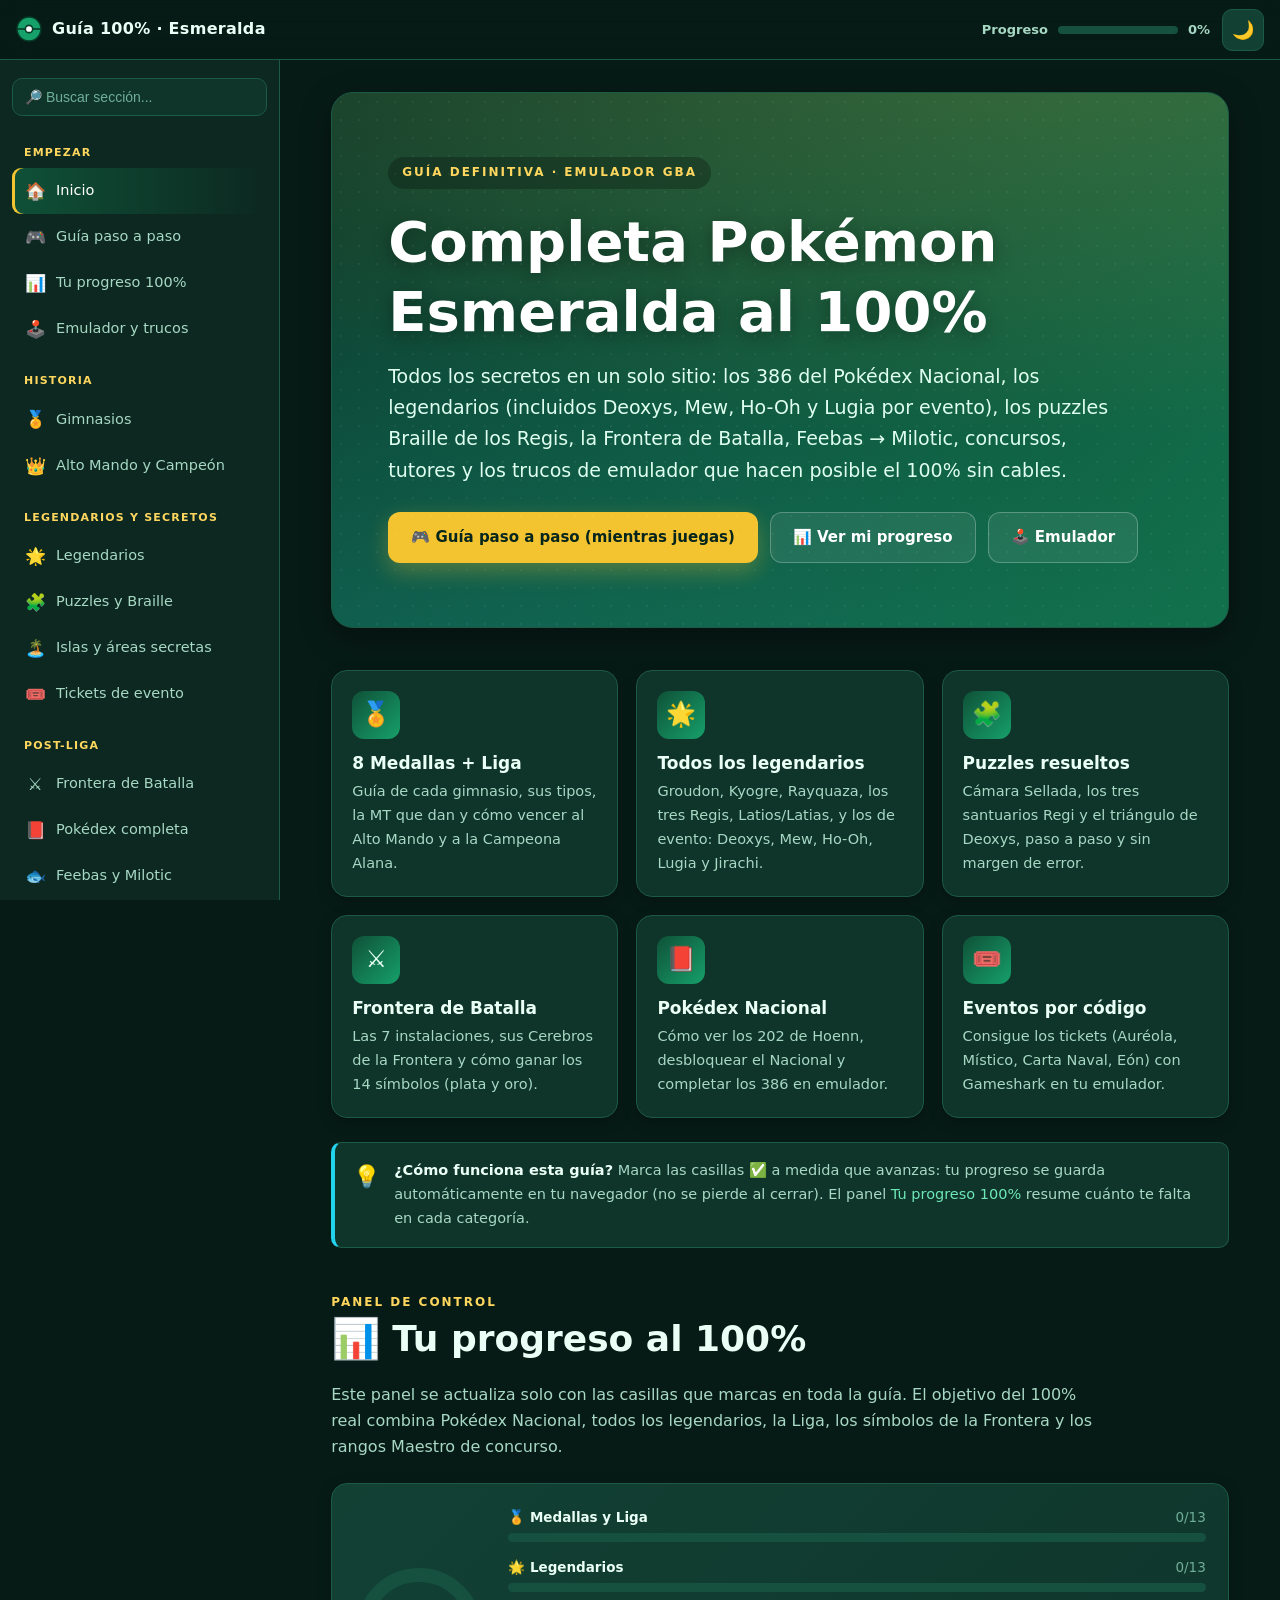
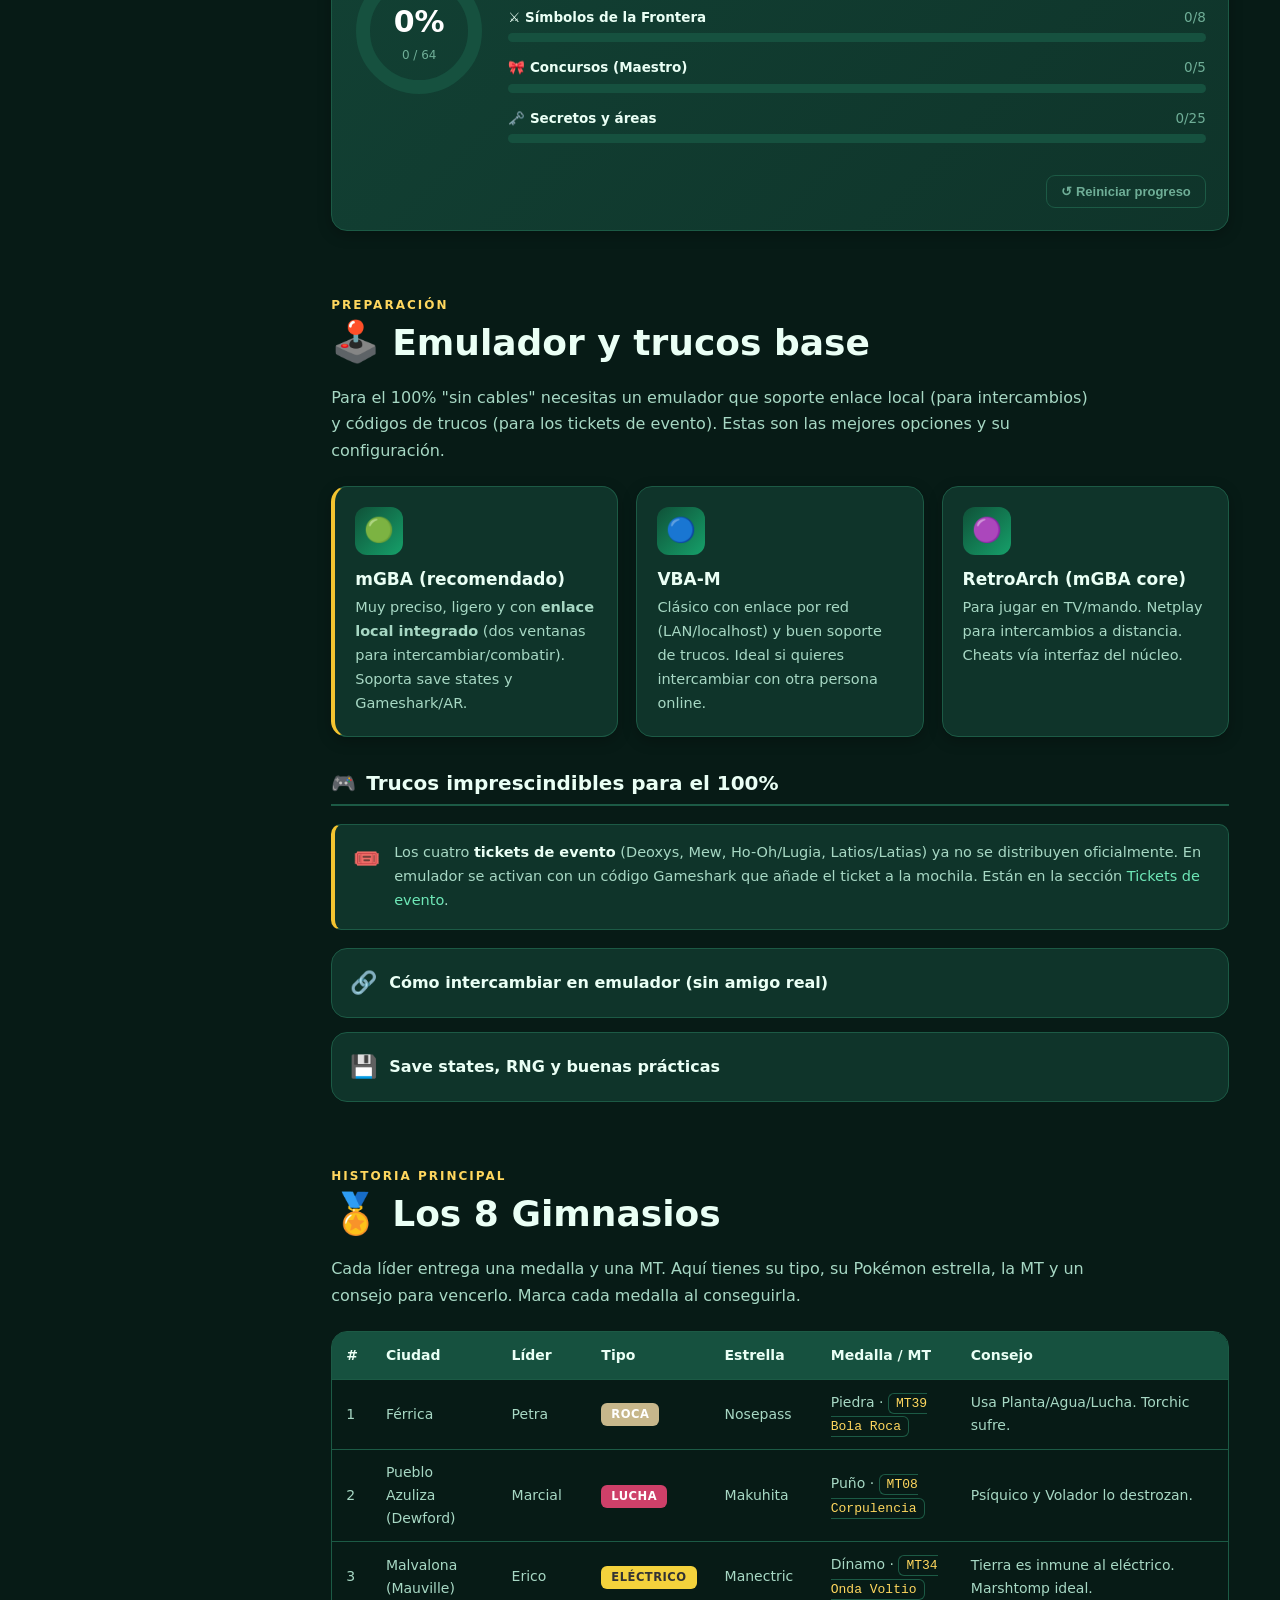
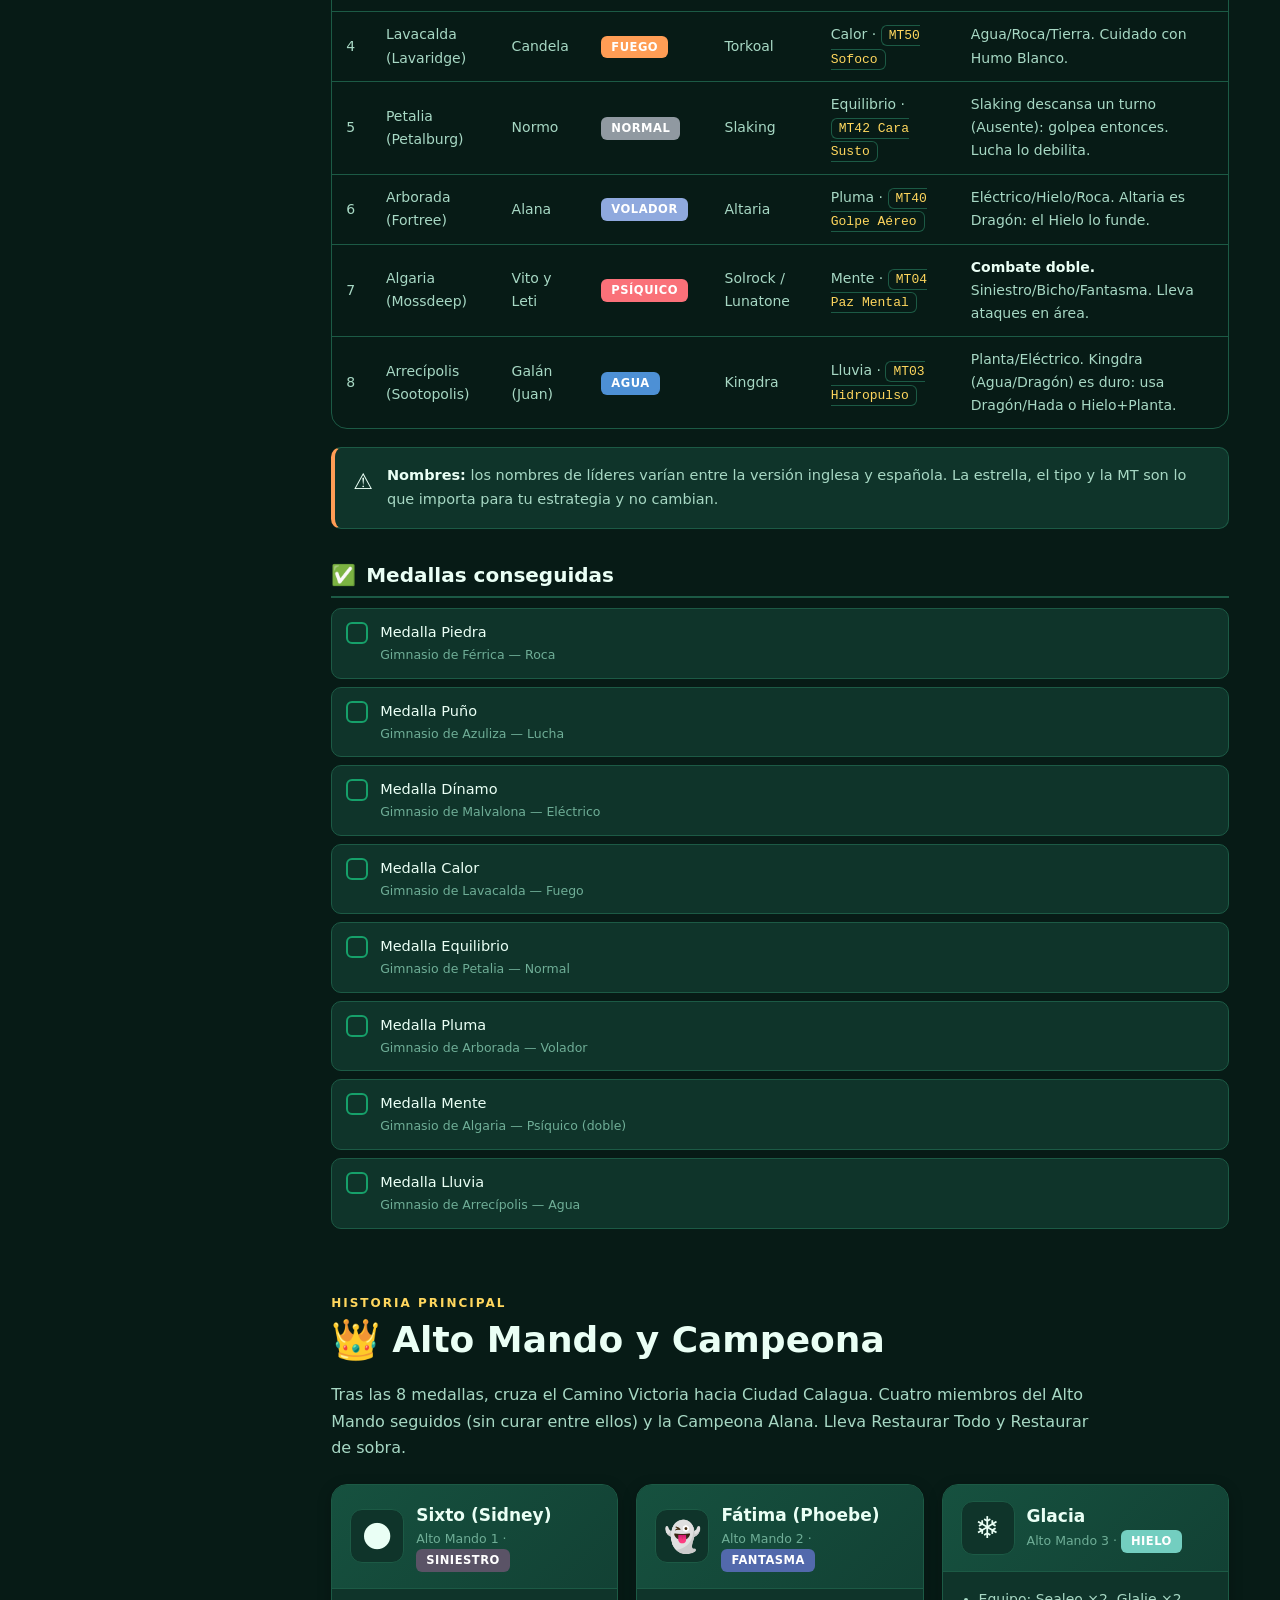
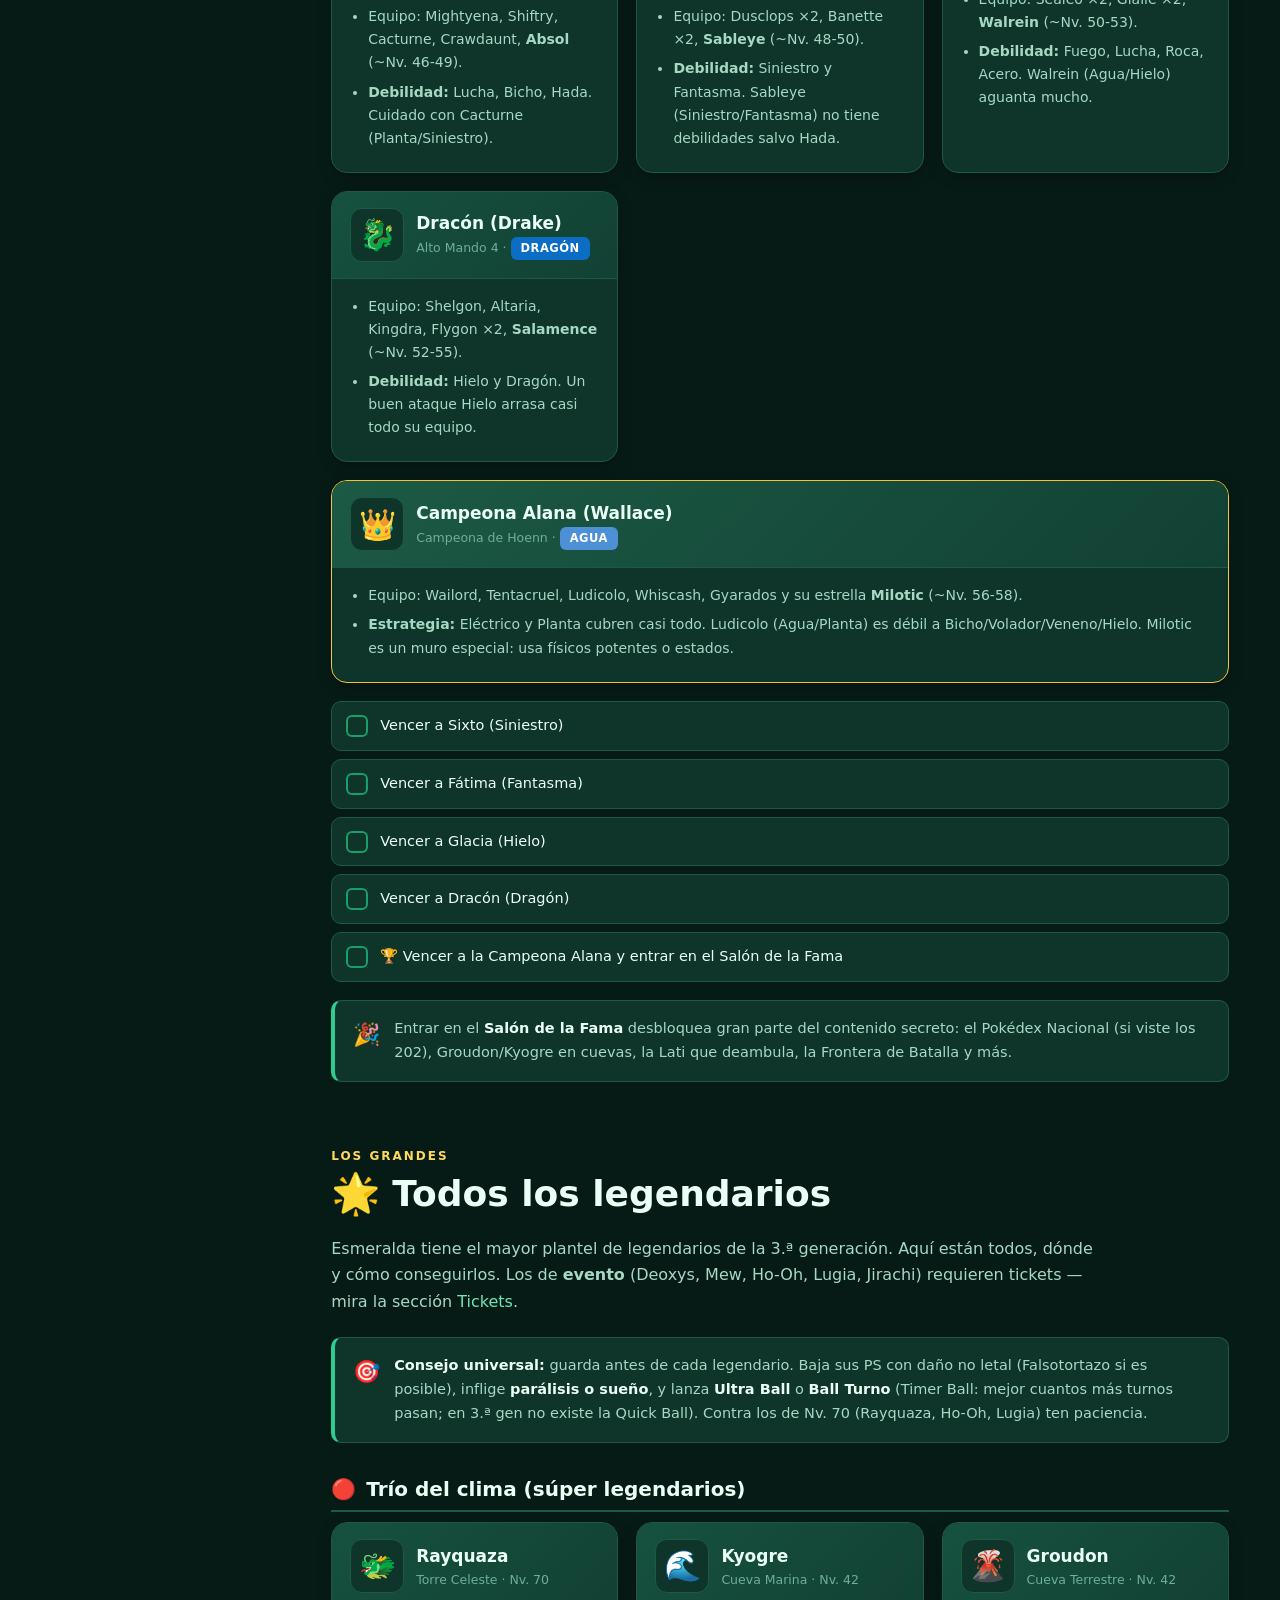
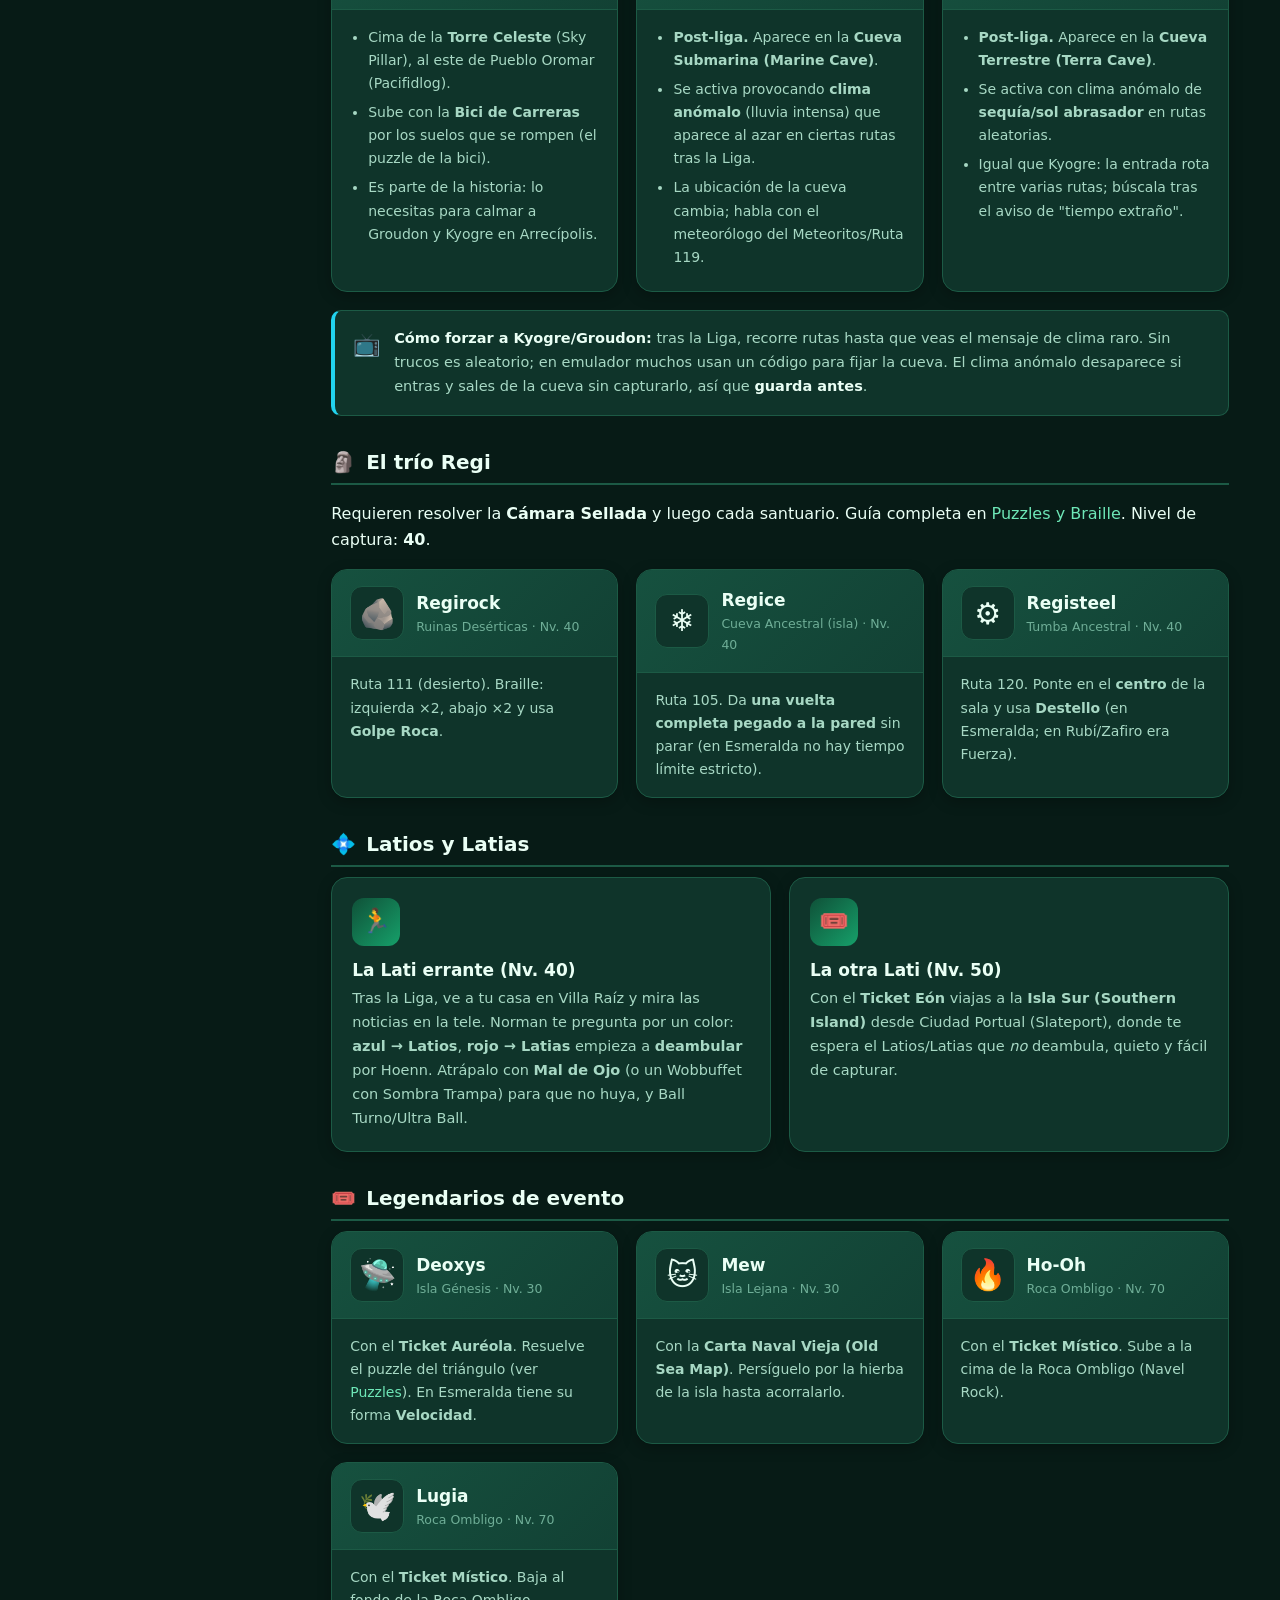
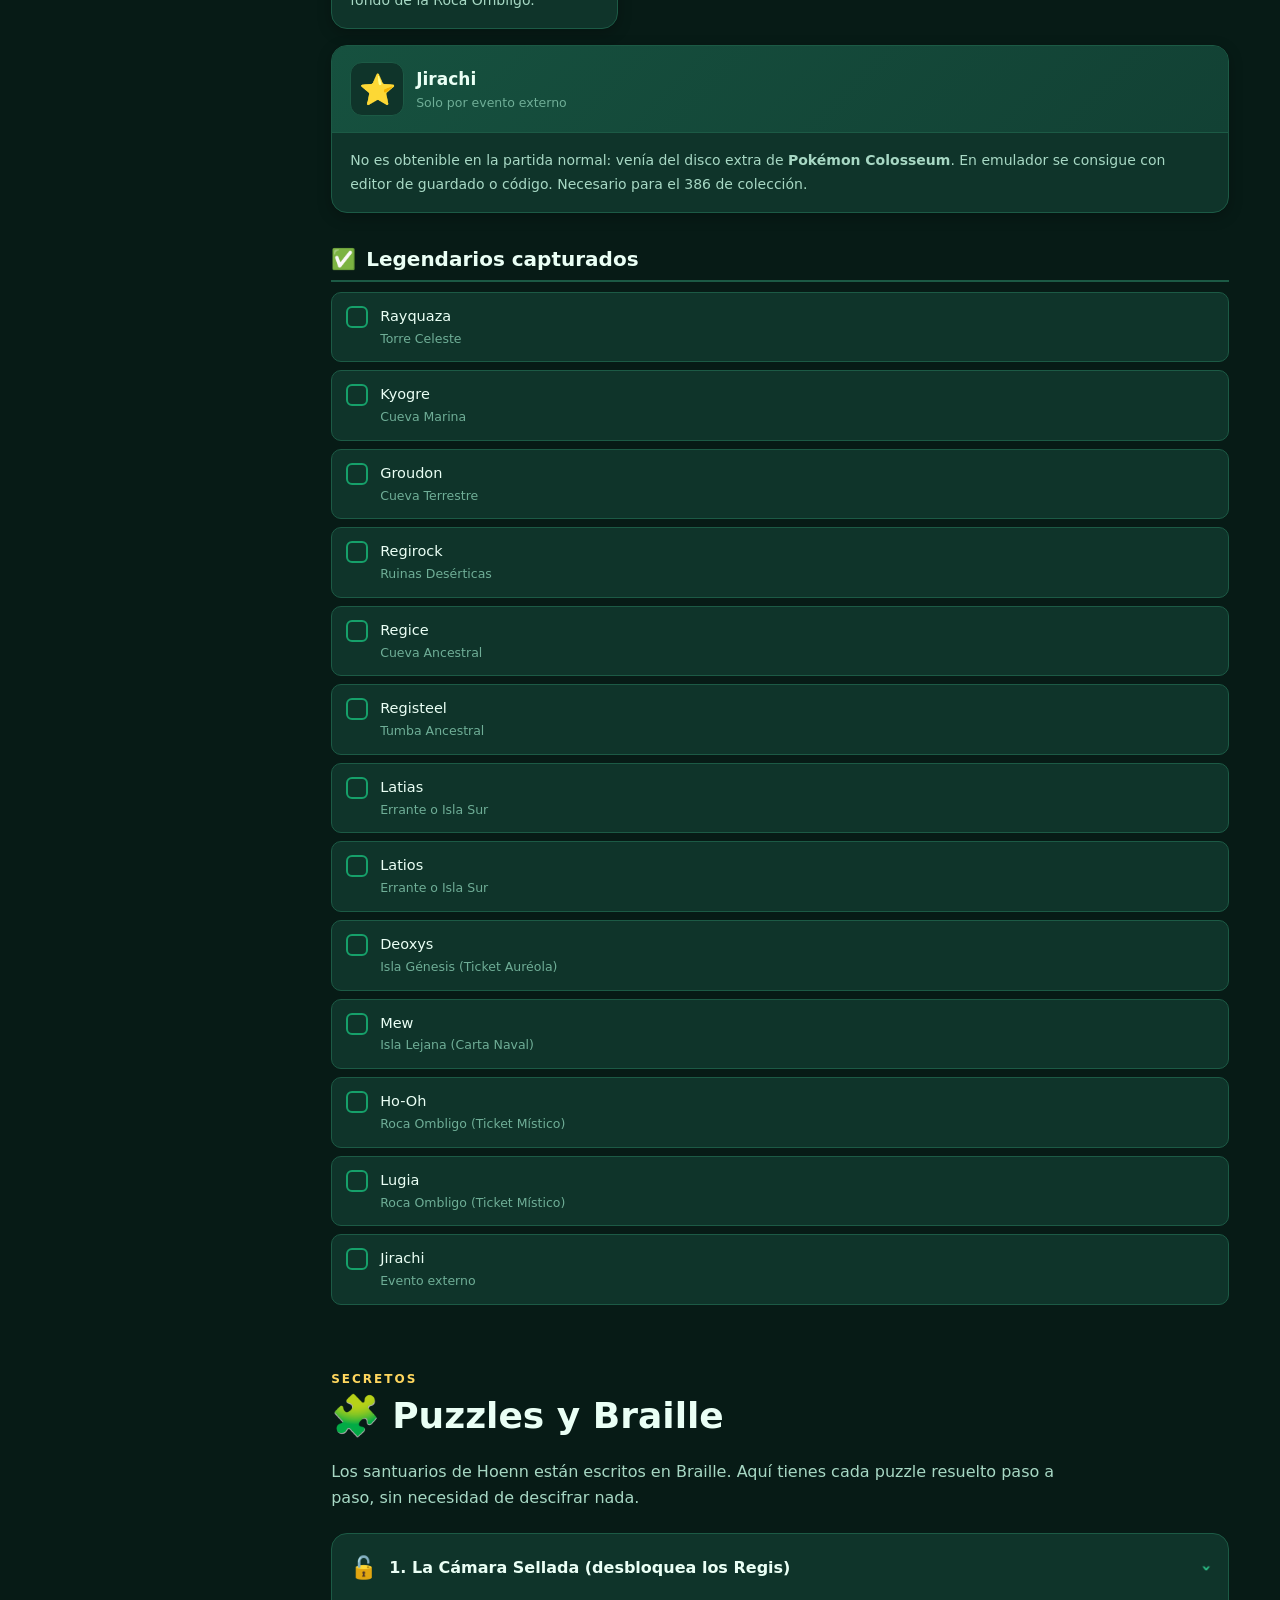
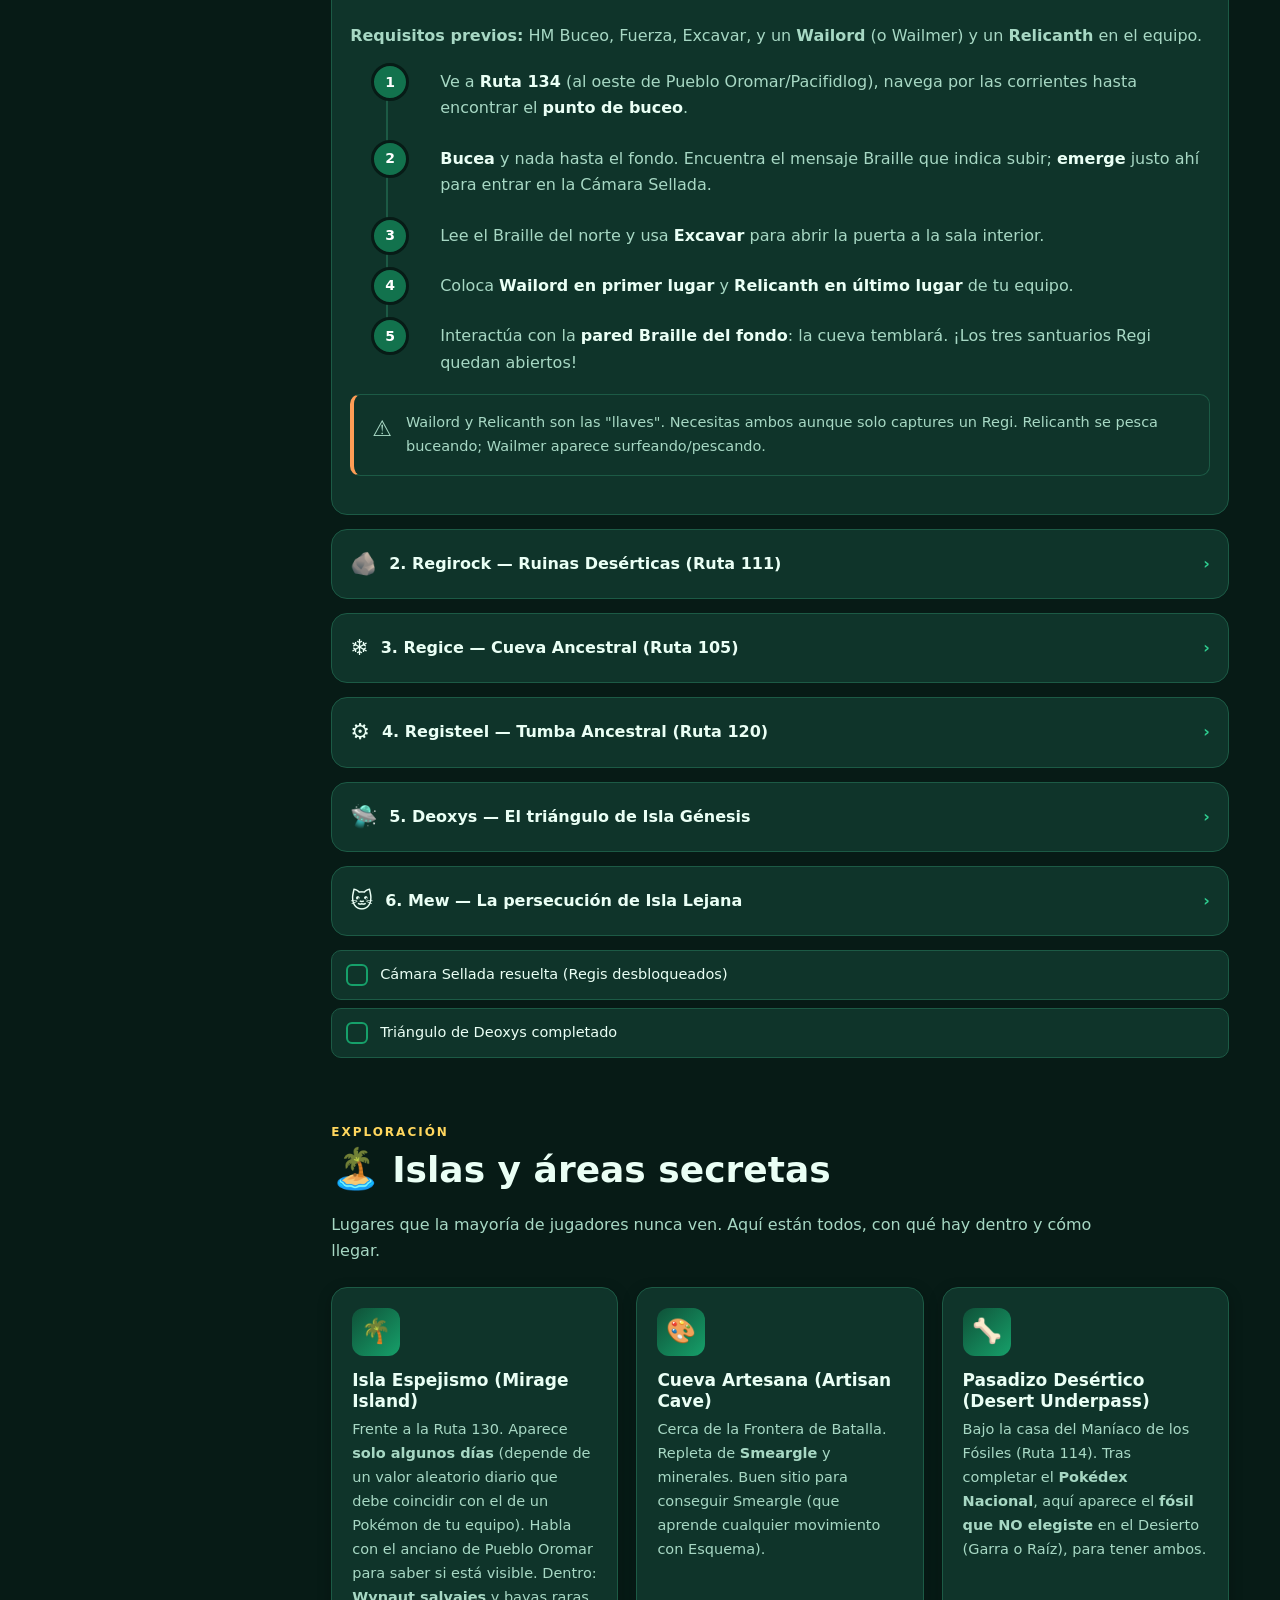
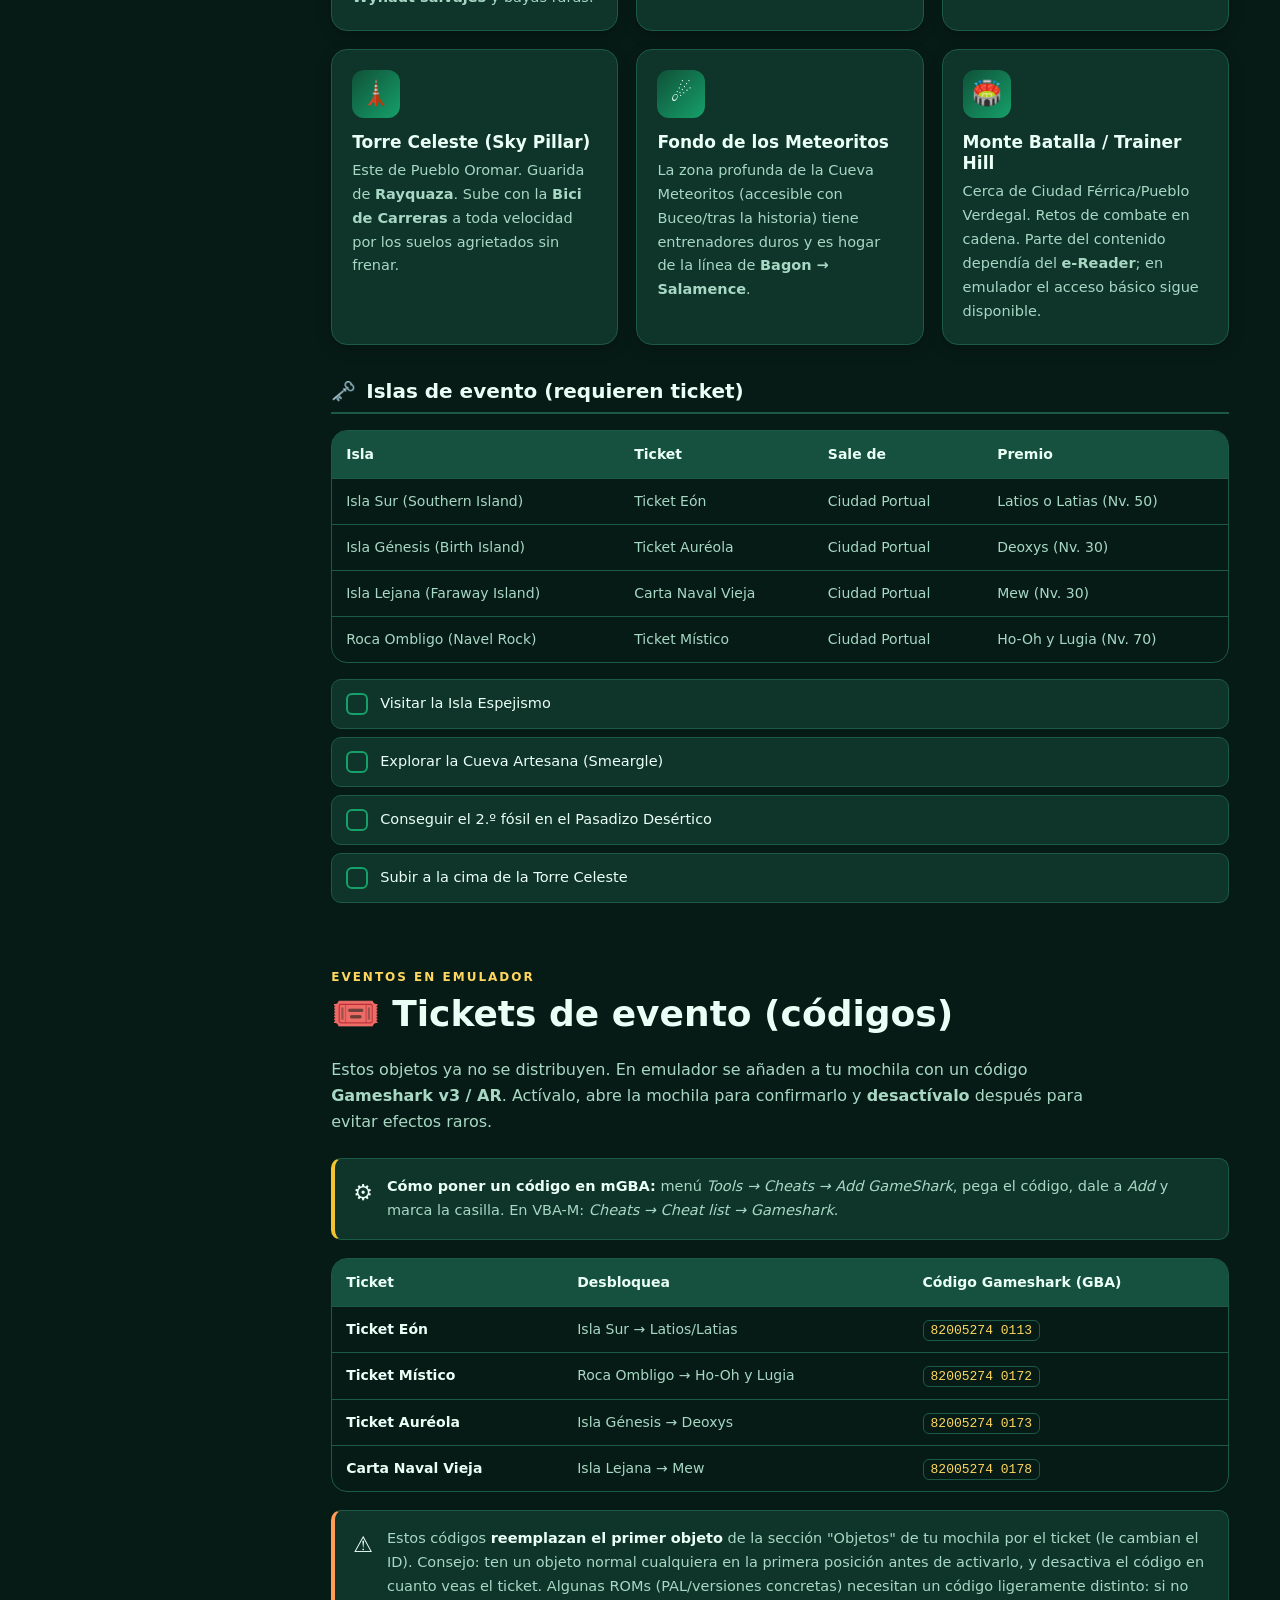
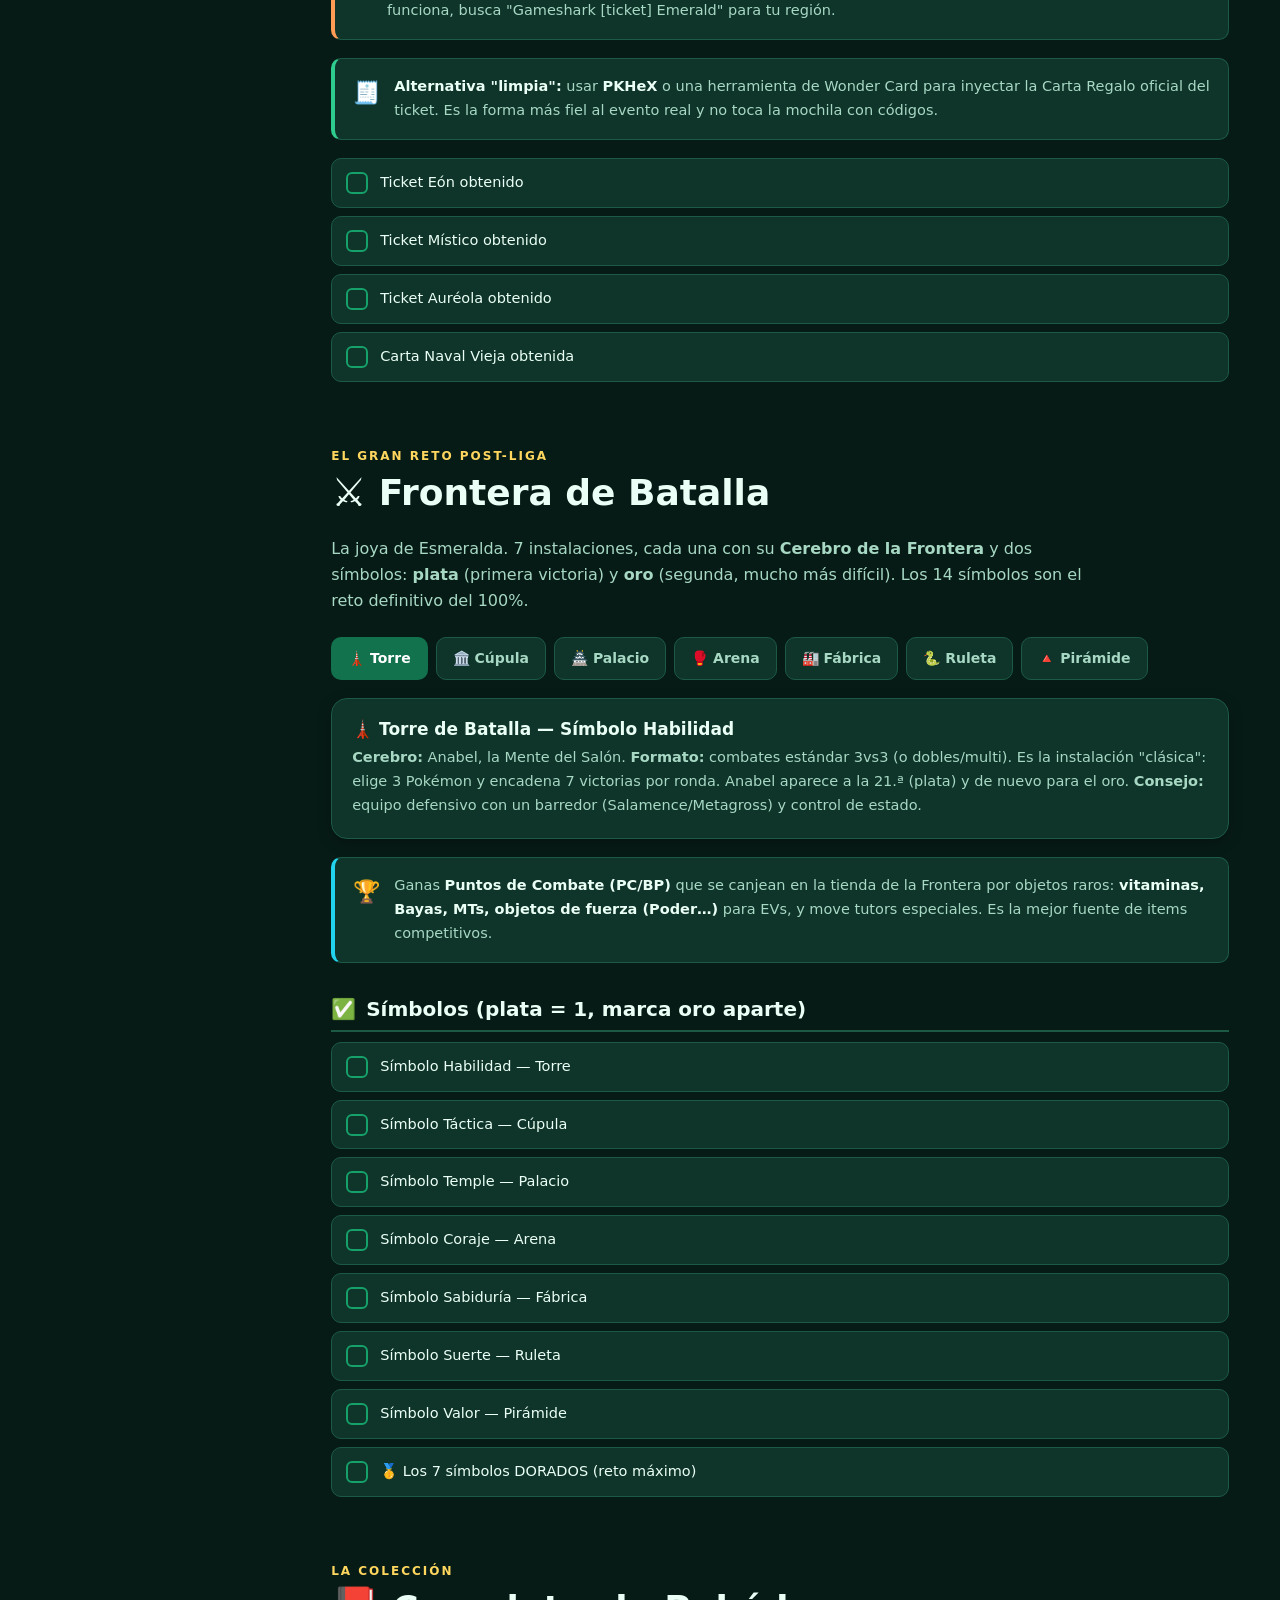
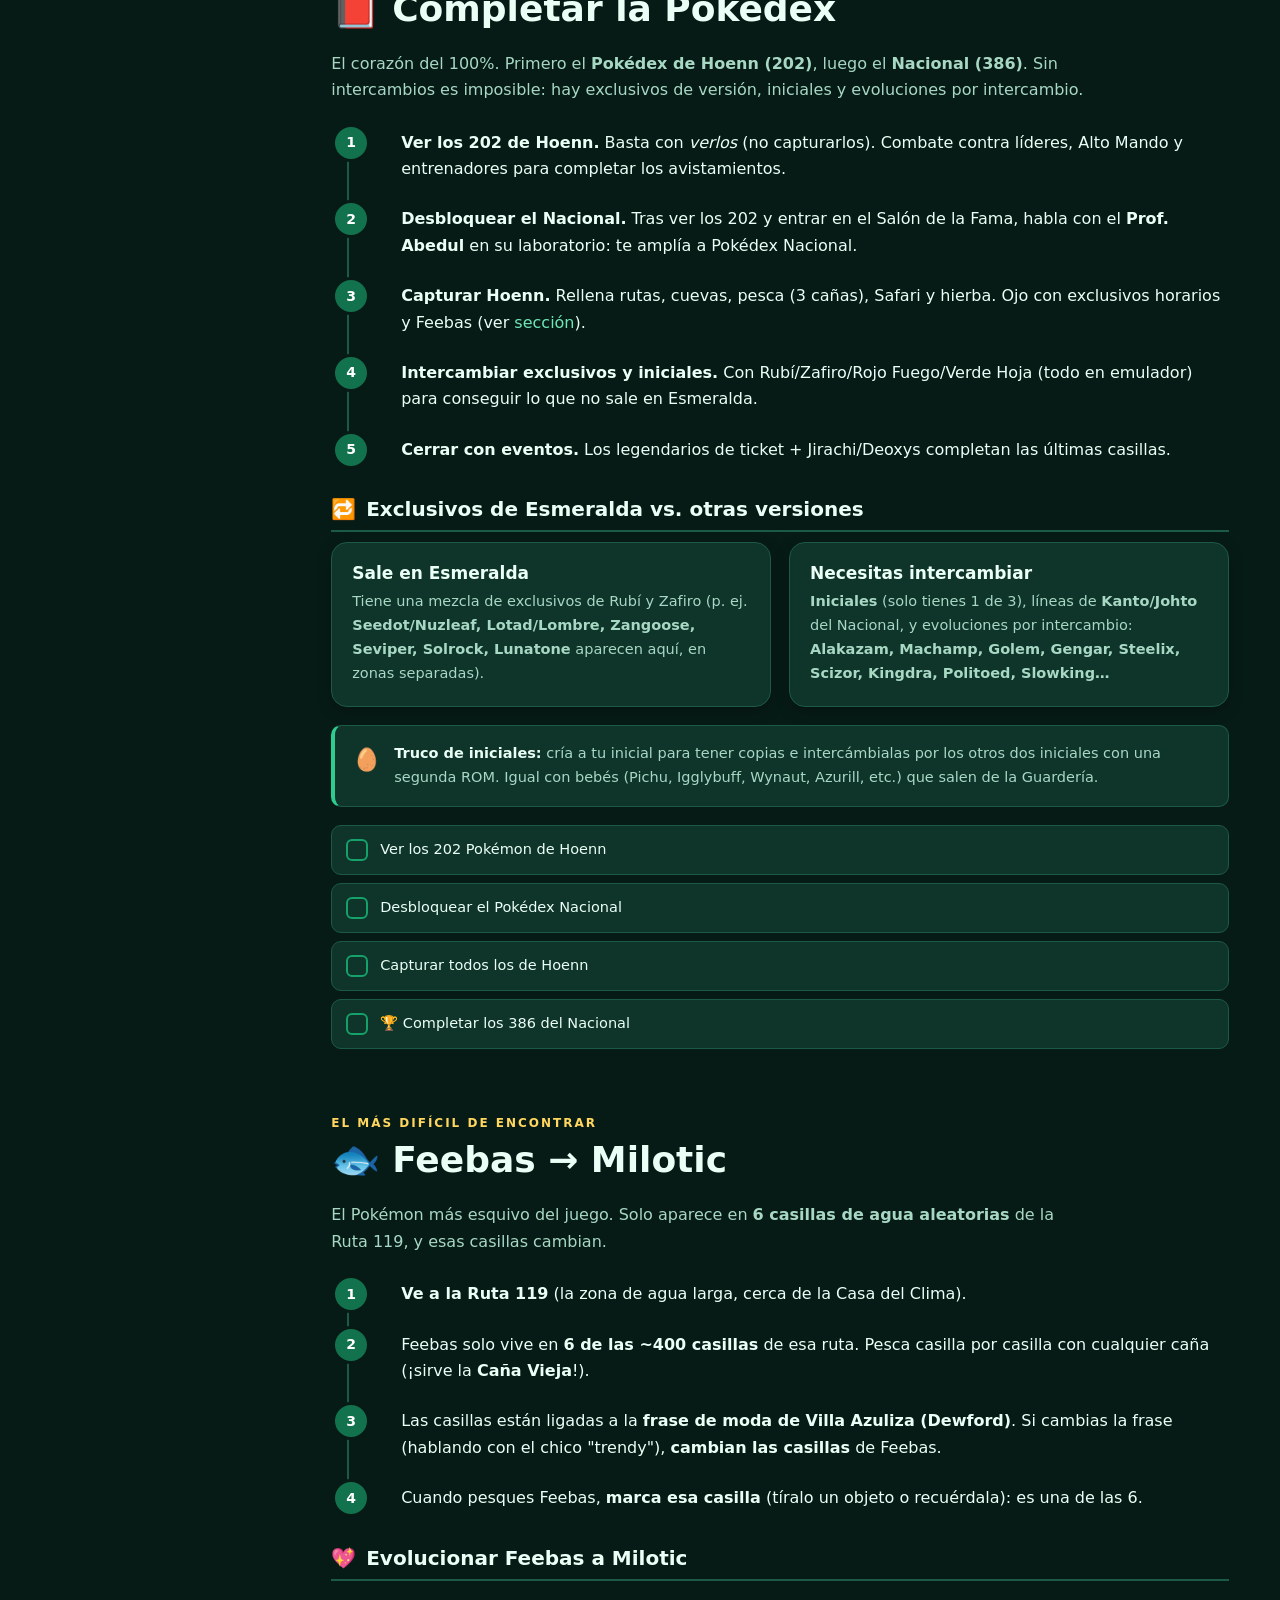
==== commit c47ecd90: "Añadir capítulo postgame completo y revisar secretos - 18 nuevas paradas de postgame paso a paso: pr" ====
--- a/index.html
+++ b/index.html
@@ -287,7 +287,7 @@
         <p class="section__intro">Esmeralda tiene el mayor plantel de legendarios de la 3.ª generación. Aquí están todos, dónde y cómo conseguirlos. Los de <b>evento</b> (Deoxys, Mew, Ho-Oh, Lugia, Jirachi) requieren tickets — mira la sección <a href="#tickets">Tickets</a>.</p>
       </div>
 
-      <div class="callout callout--tip"><span class="emo">🎯</span><p><b>Consejo universal:</b> guarda antes de cada legendario. Baja sus PS con daño no letal (Falsotortazo si es posible), infli­ge <b>parálisis o sueño</b>, y lanza <b>Ball Rápida</b> (primer turno) o <b>Ultra Ball</b>. Contra los de Nv. 70 (Rayquaza, Ho-Oh, Lugia) ten paciencia.</p></div>
+      <div class="callout callout--tip"><span class="emo">🎯</span><p><b>Consejo universal:</b> guarda antes de cada legendario. Baja sus PS con daño no letal (Falsotortazo si es posible), infli­ge <b>parálisis o sueño</b>, y lanza <b>Ultra Ball</b> o <b>Ball Turno</b> (Timer Ball: mejor cuantos más turnos pasan; en 3.ª gen no existe la Quick Ball). Contra los de Nv. 70 (Rayquaza, Ho-Oh, Lugia) ten paciencia.</p></div>
 
       <h3><span class="emo">🔴</span> Trío del clima (súper legendarios)</h3>
       <div class="grid grid--3">
@@ -318,7 +318,7 @@
       <div class="grid grid--2">
         <div class="card">
           <div class="card__icon">🏃</div><h4>La Lati errante (Nv. 40)</h4>
-          <p>Tras la Liga, ve a tu casa en Villa Raíz y mira las noticias en la tele. Norman te pregunta por un color: <b>azul → Latios</b>, <b>rojo → Latias</b> empieza a <b>deambular</b> por Hoenn. Usa Medios Palmo/Cazador y una Ball Veloz.</p>
+          <p>Tras la Liga, ve a tu casa en Villa Raíz y mira las noticias en la tele. Norman te pregunta por un color: <b>azul → Latios</b>, <b>rojo → Latias</b> empieza a <b>deambular</b> por Hoenn. Atrápalo con <b>Mal de Ojo</b> (o un Wobbuffet con Sombra Trampa) para que no huya, y Ball Turno/Ultra Ball.</p>
         </div>
         <div class="card">
           <div class="card__icon">🎟️</div><h4>La otra Lati (Nv. 50)</h4>
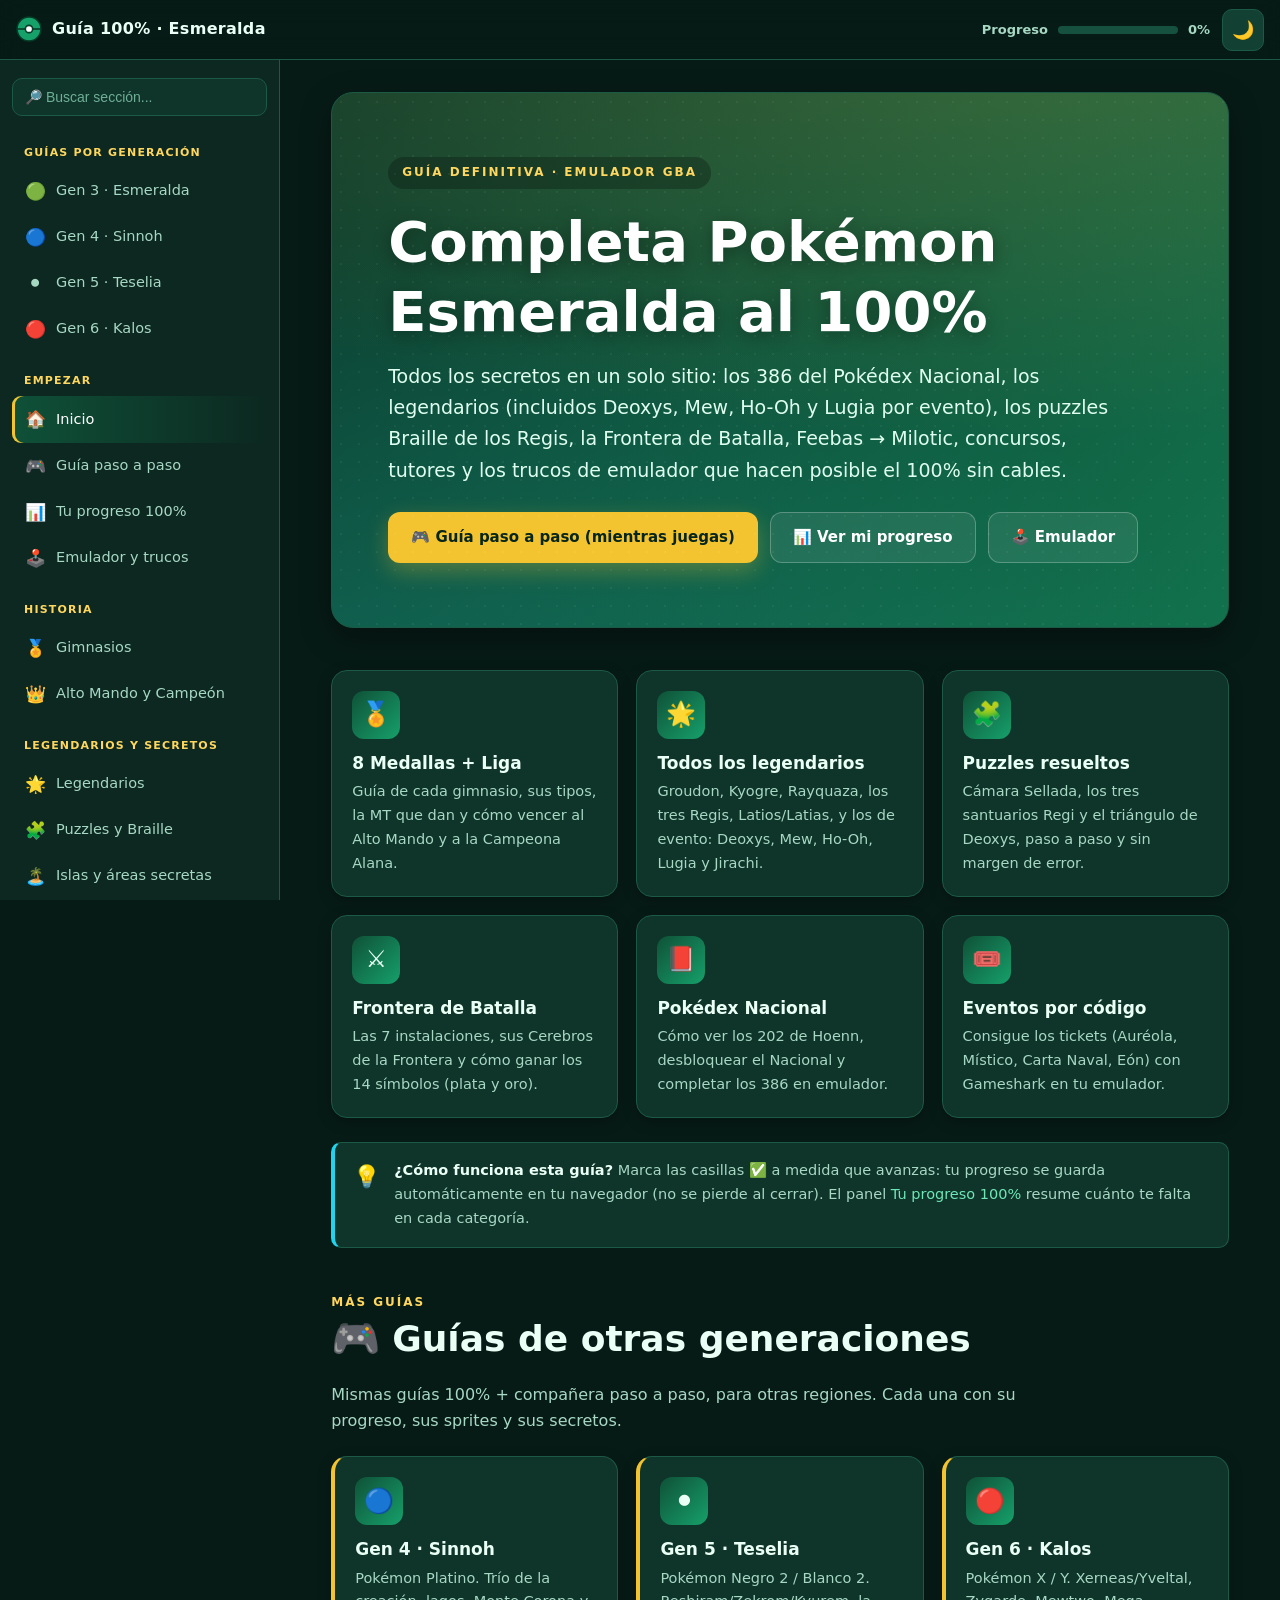
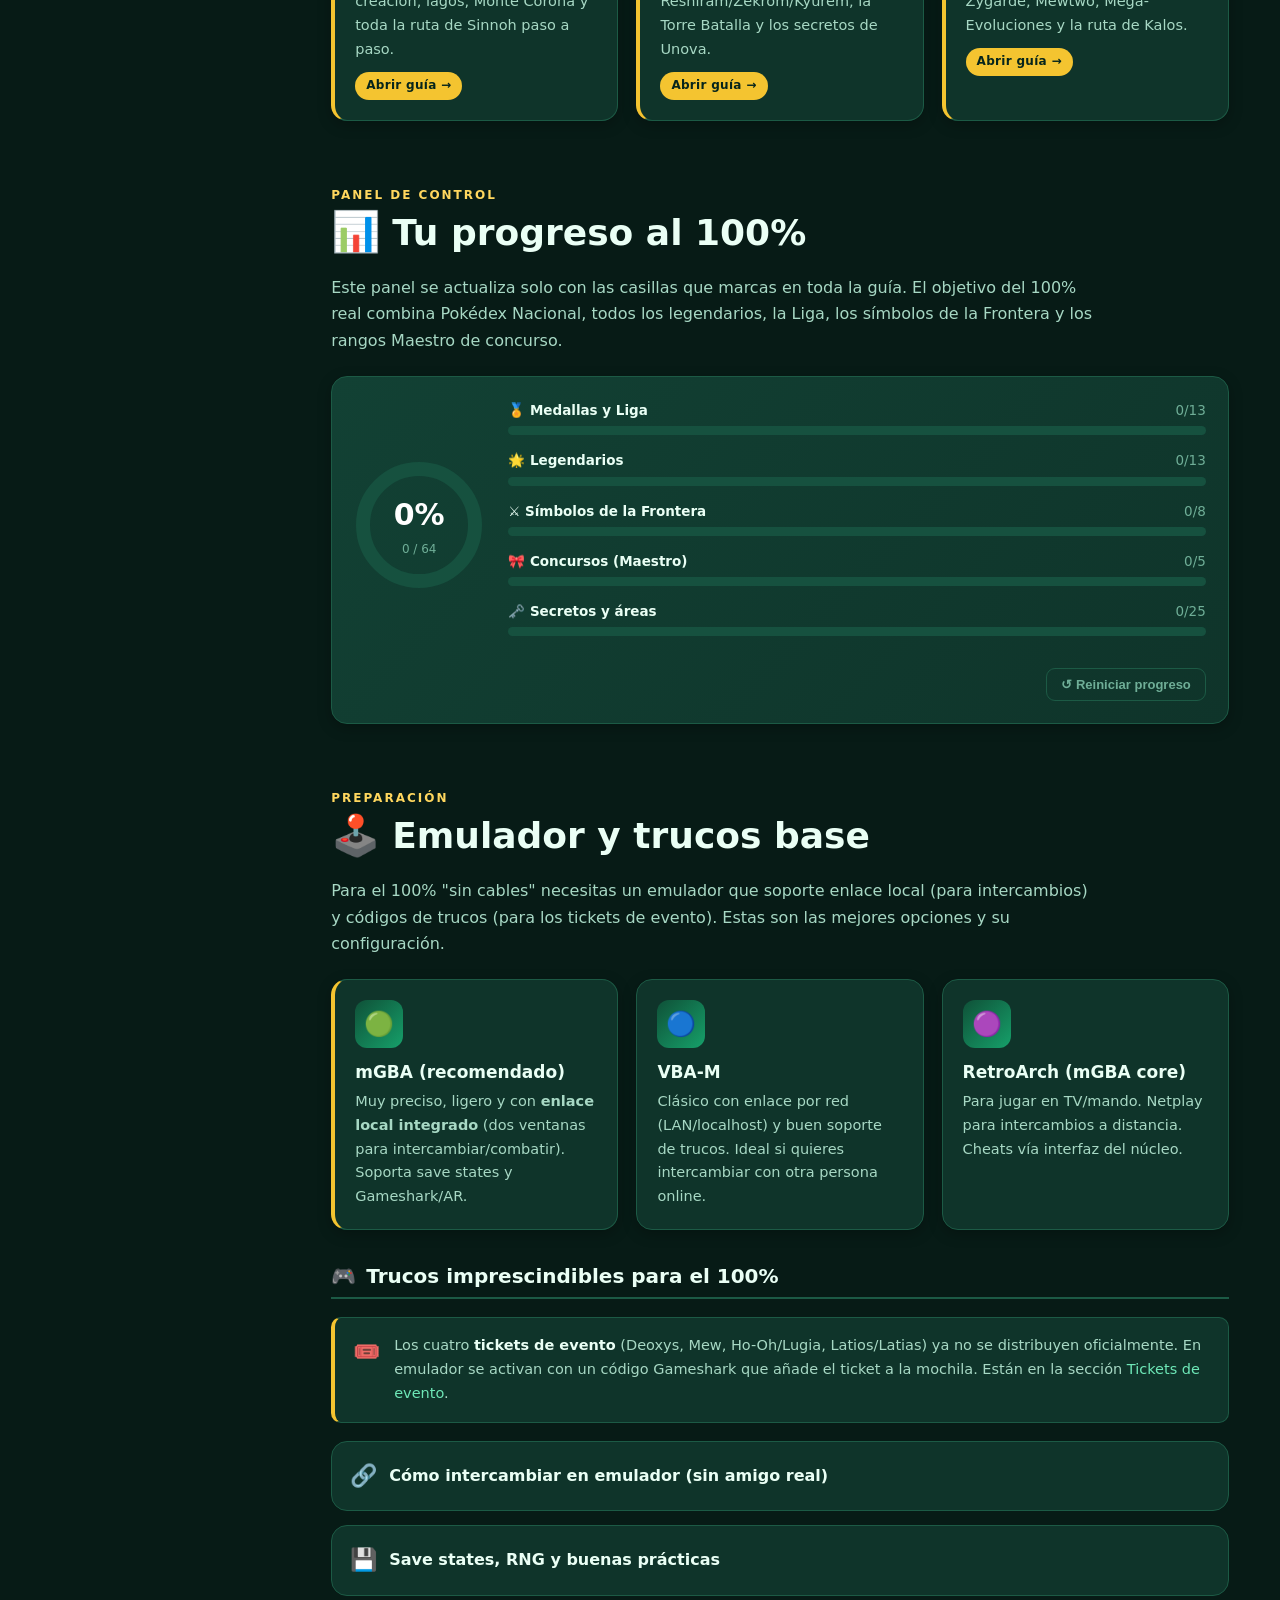
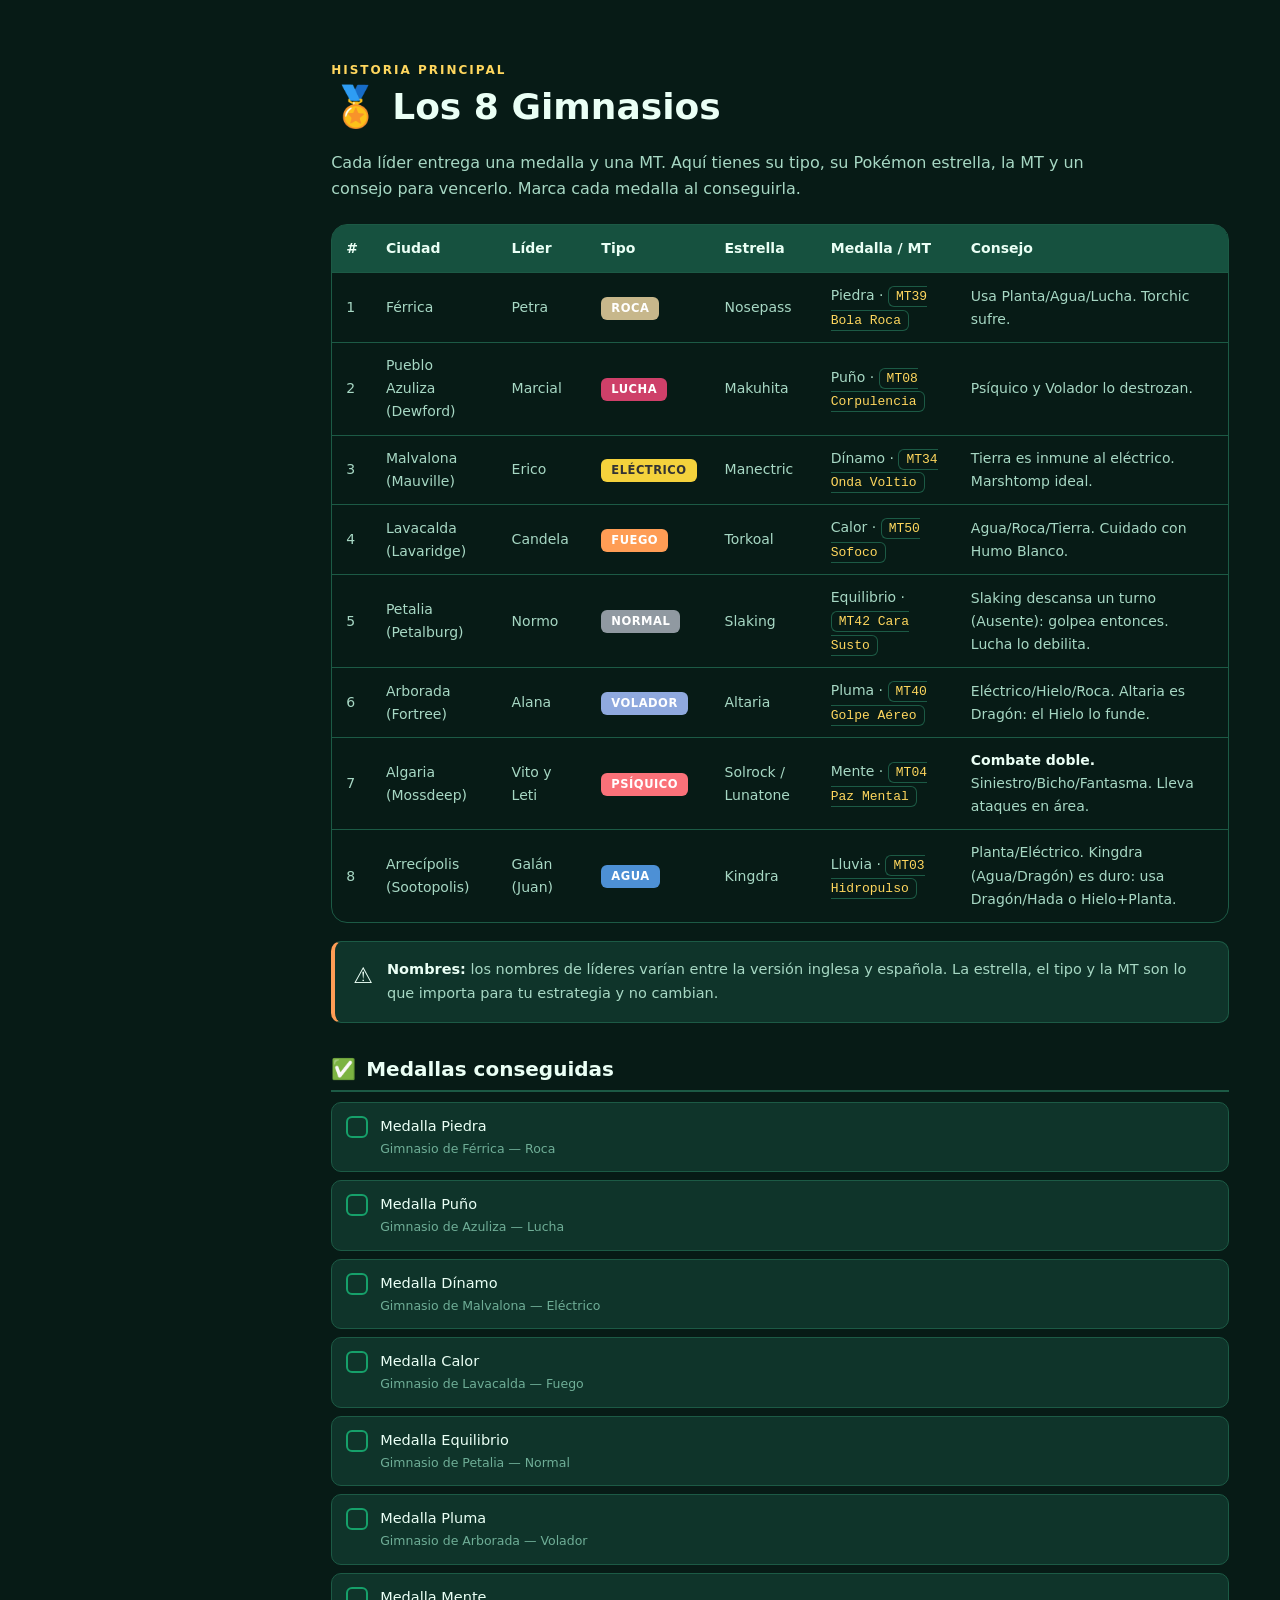
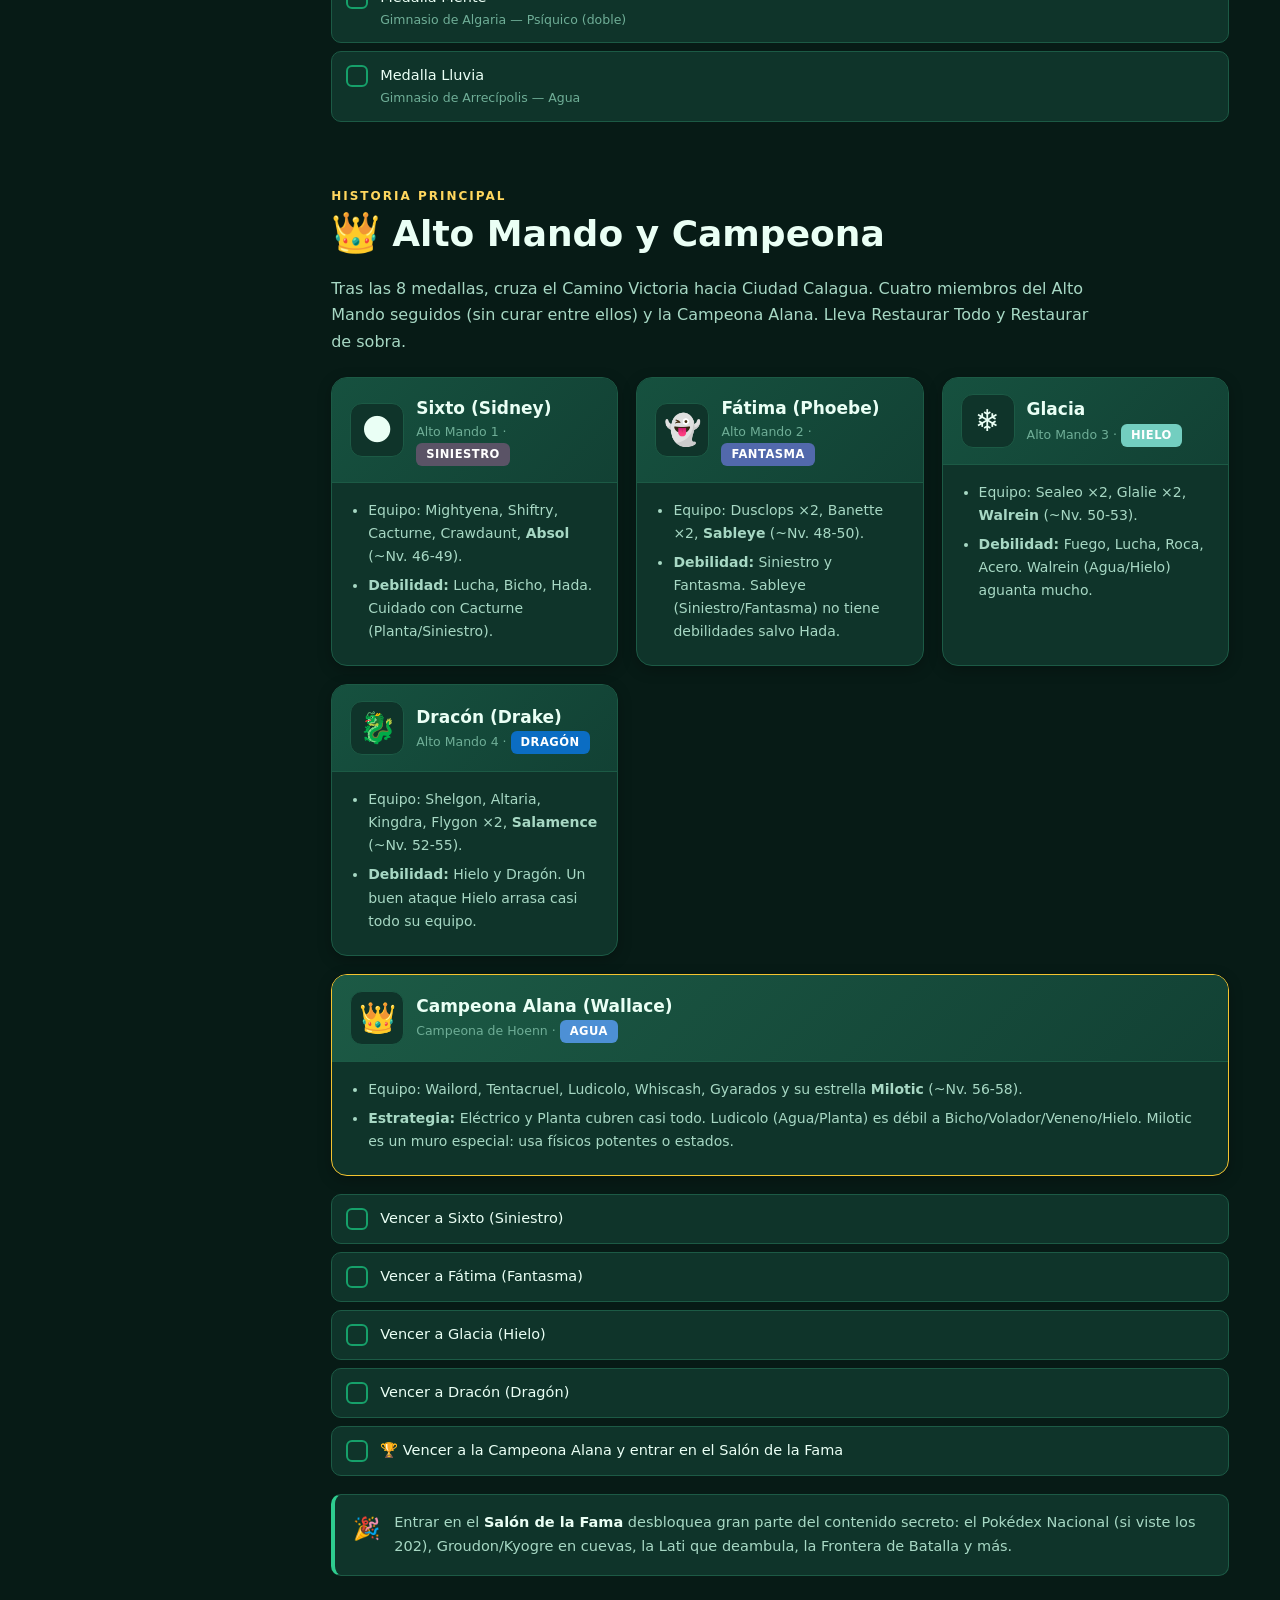
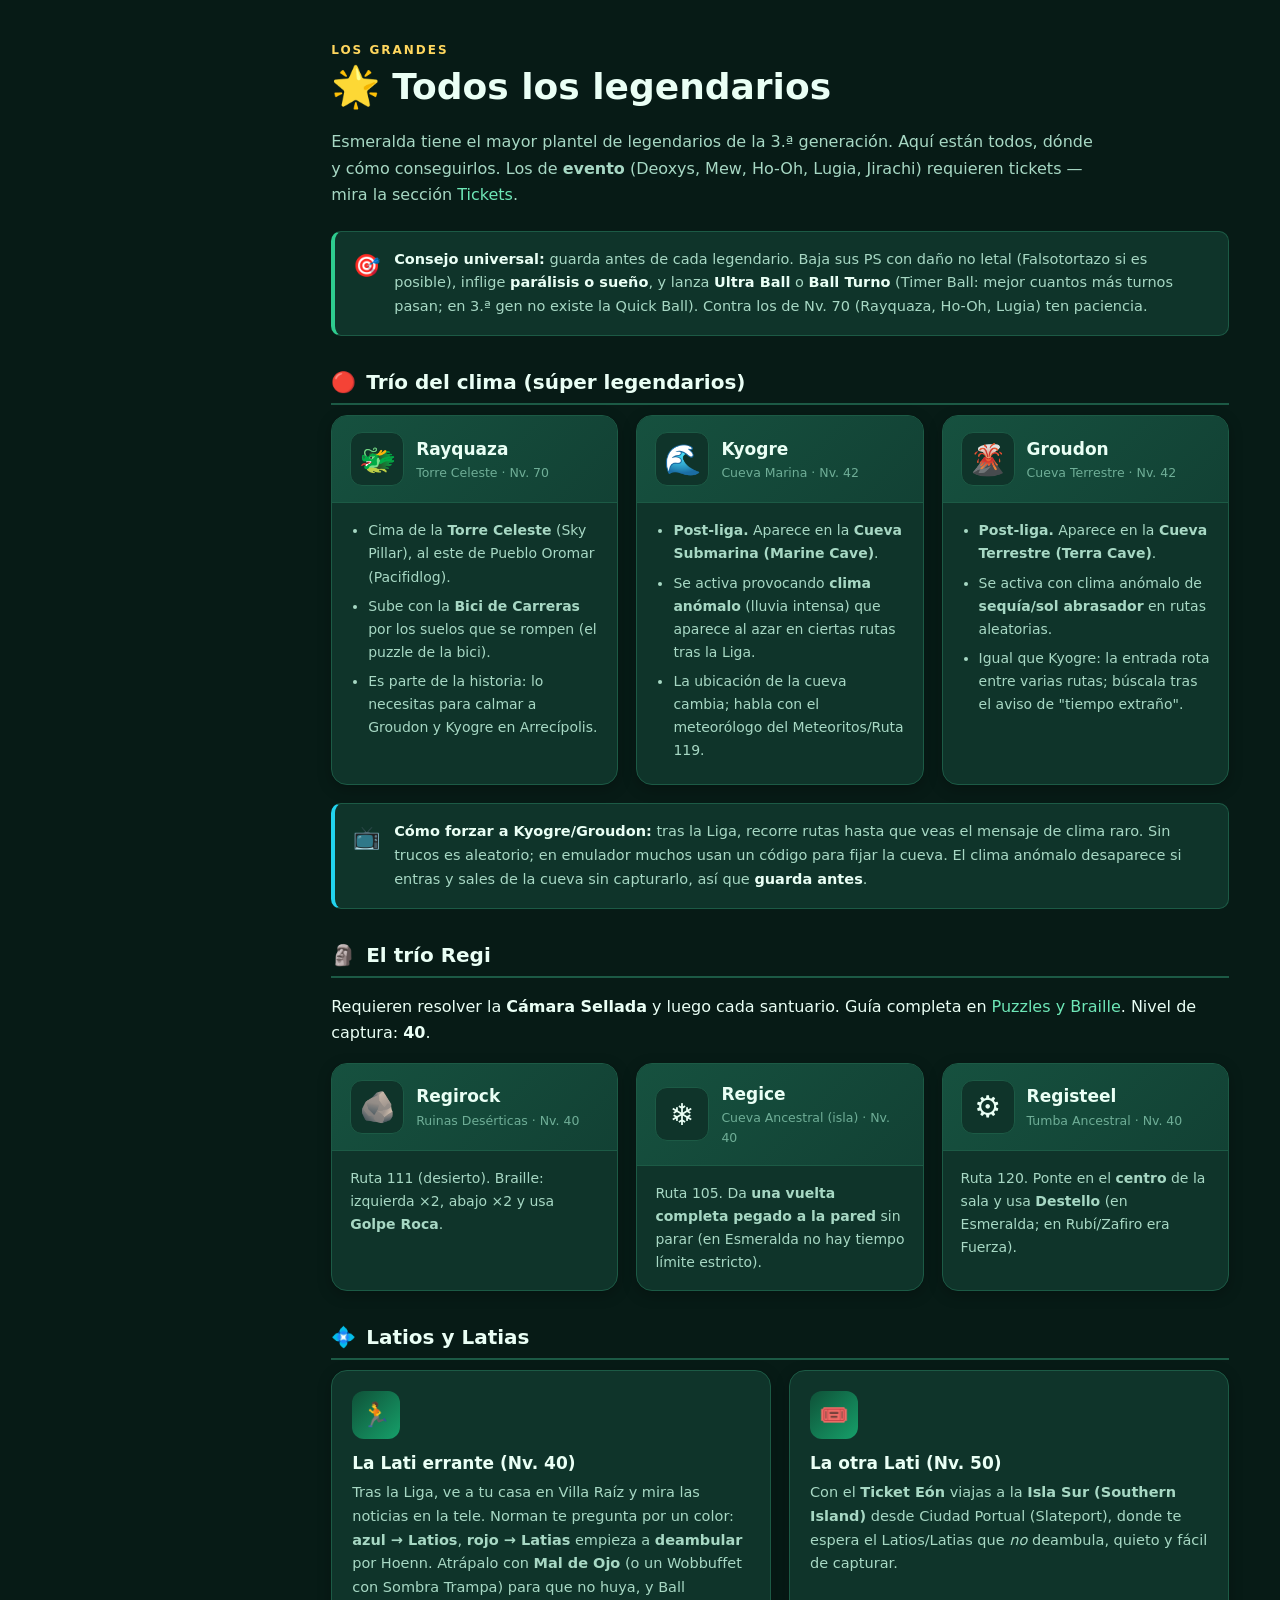
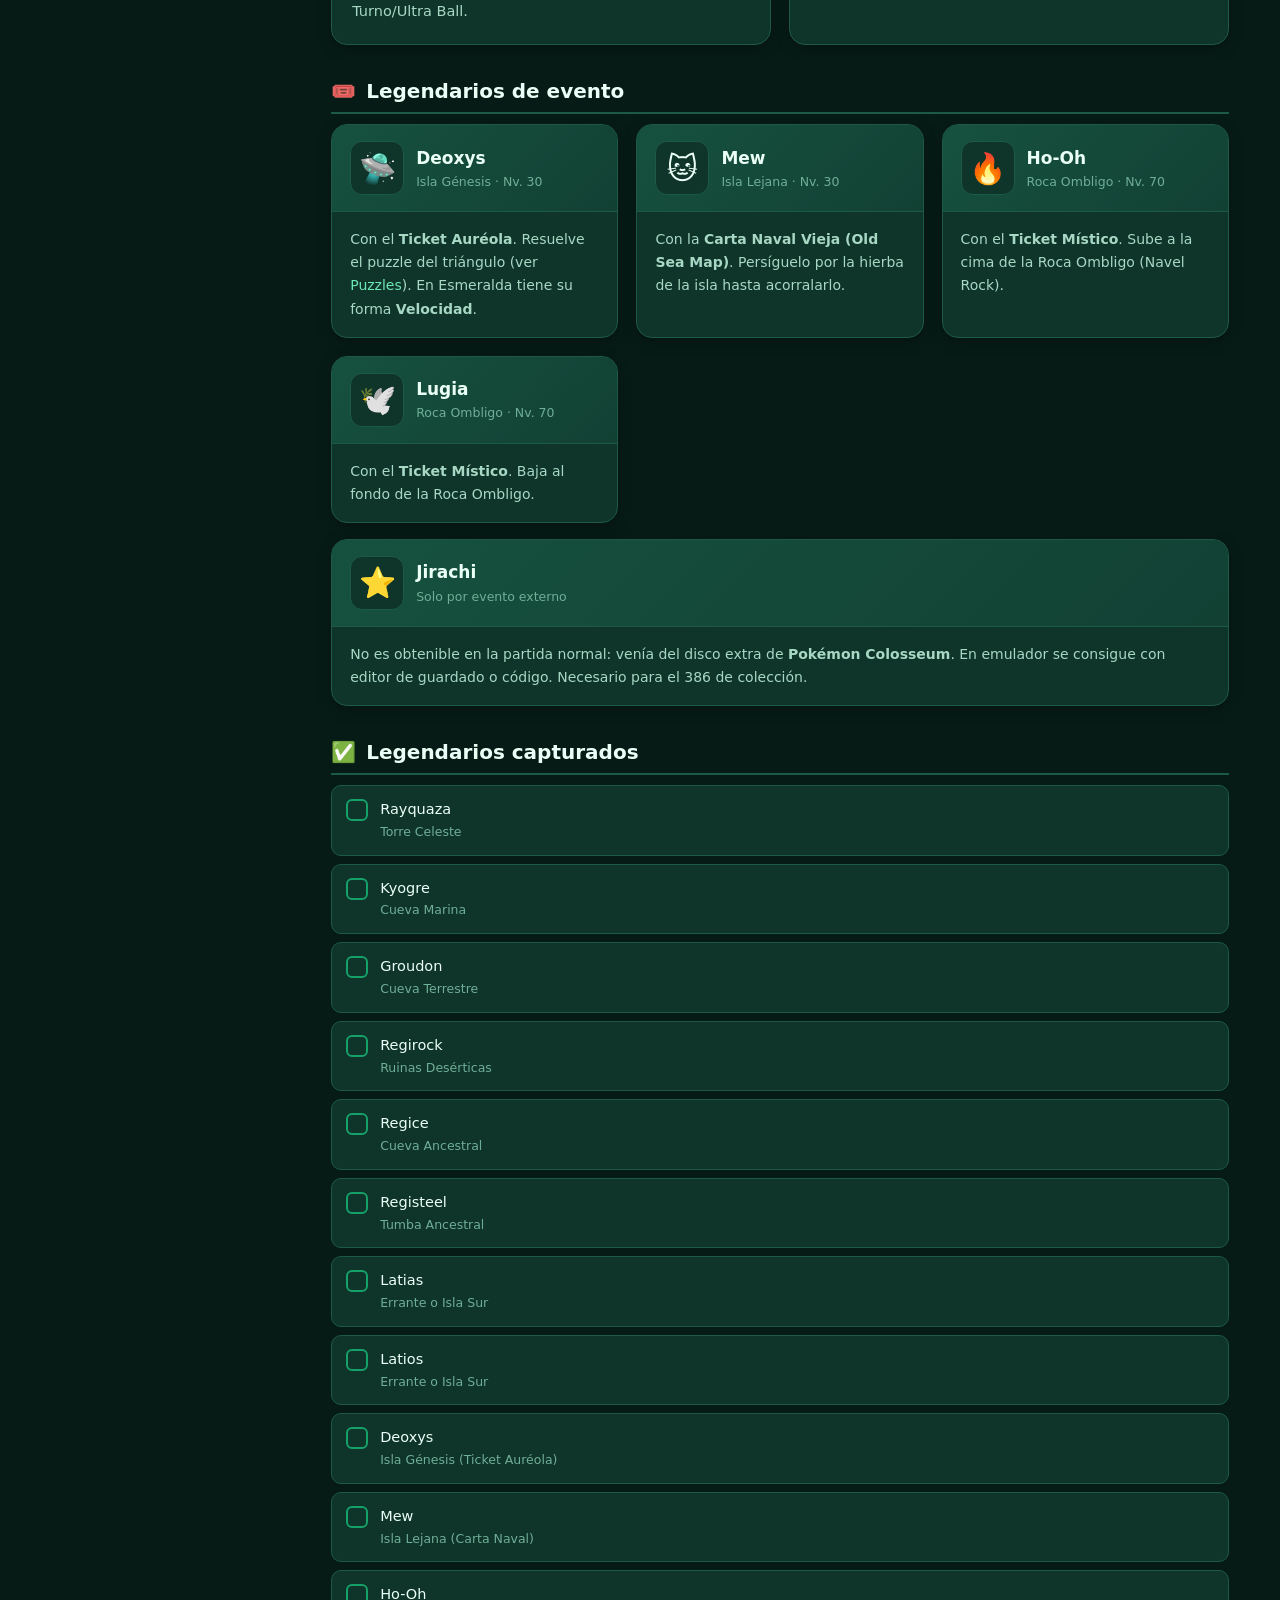
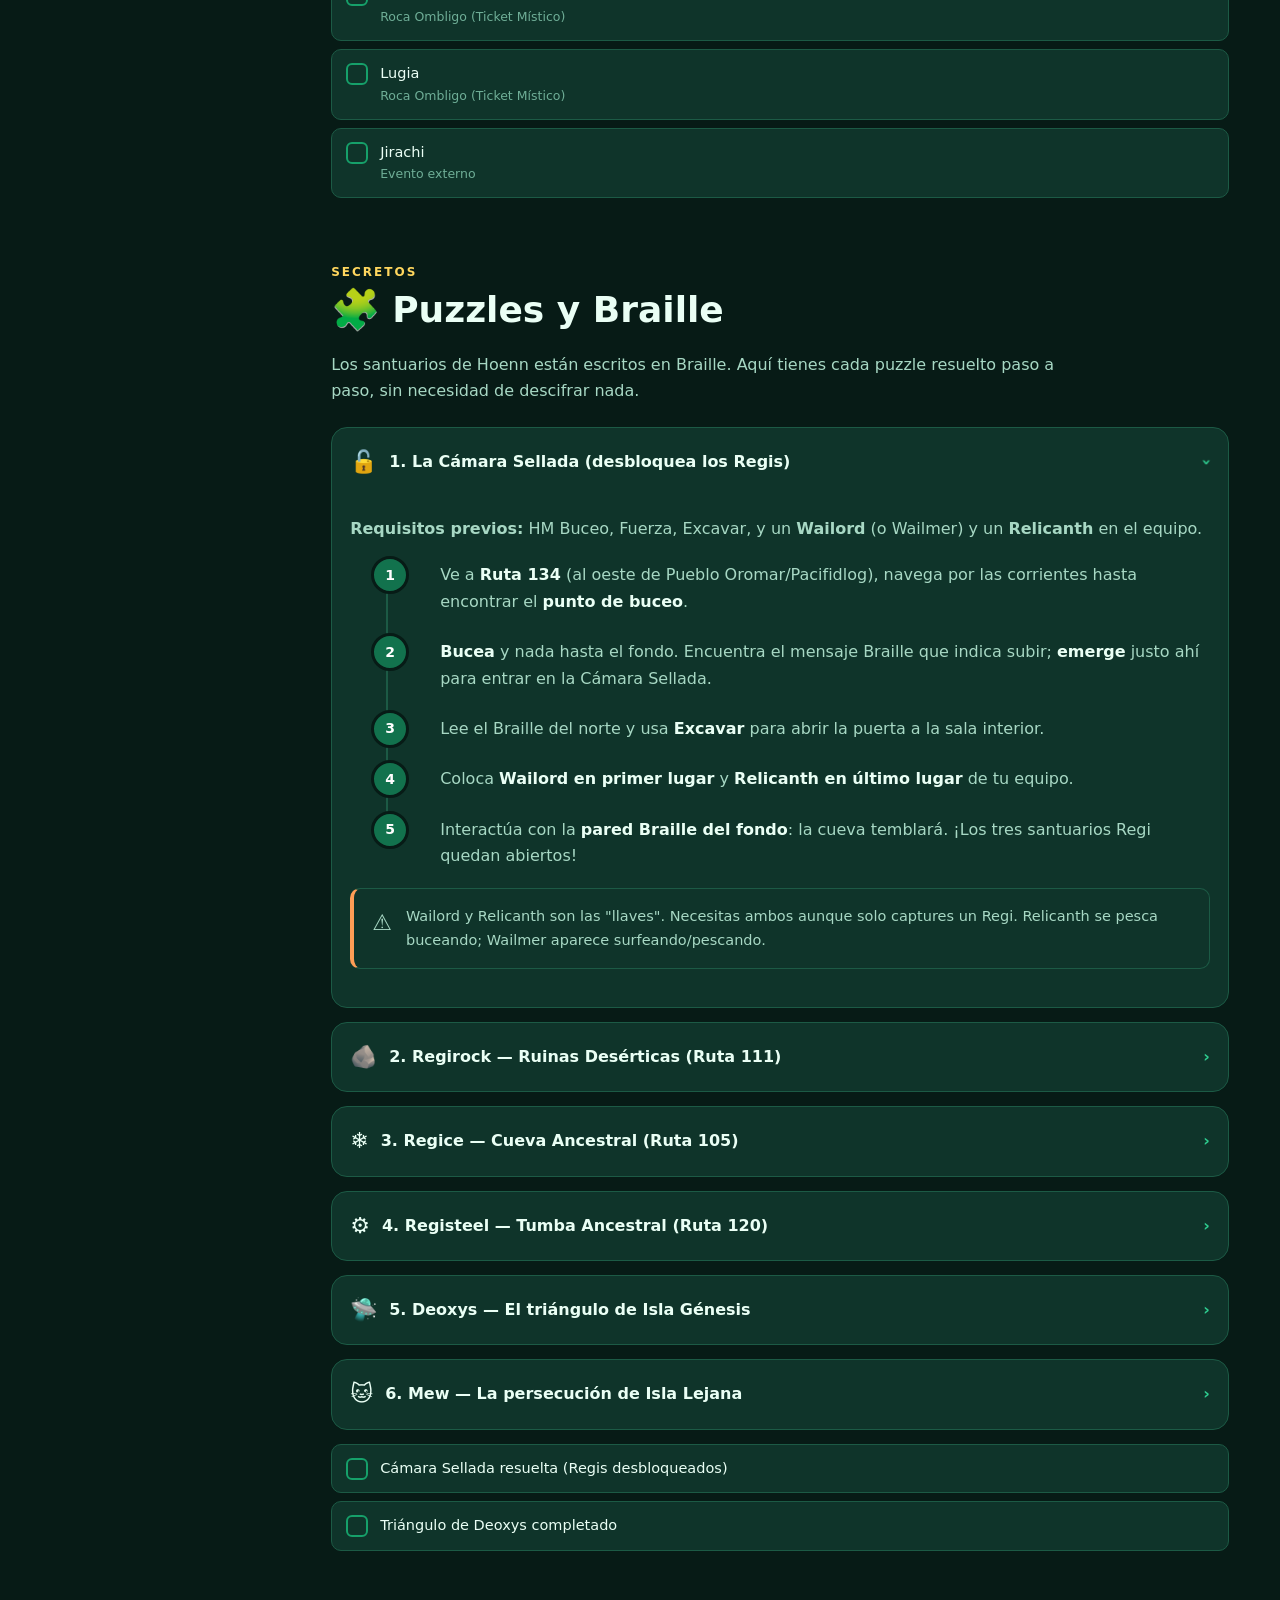
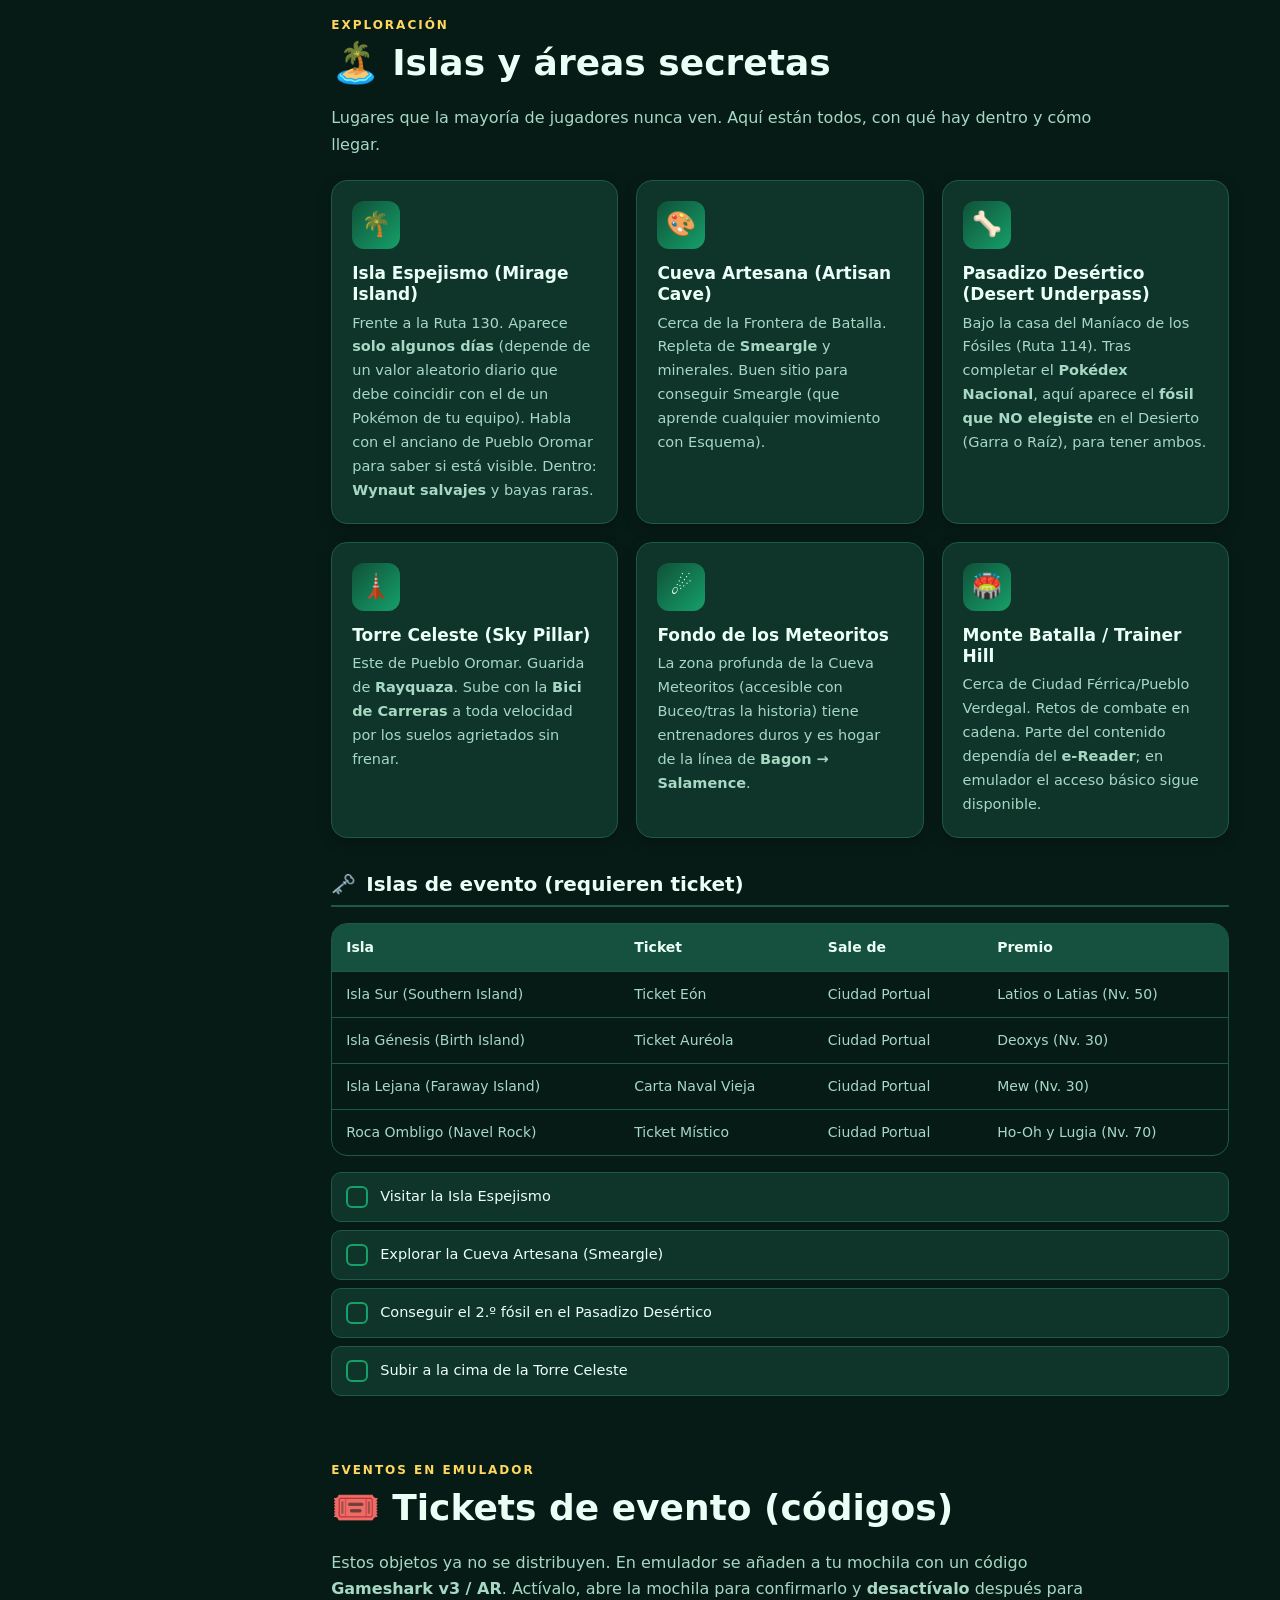
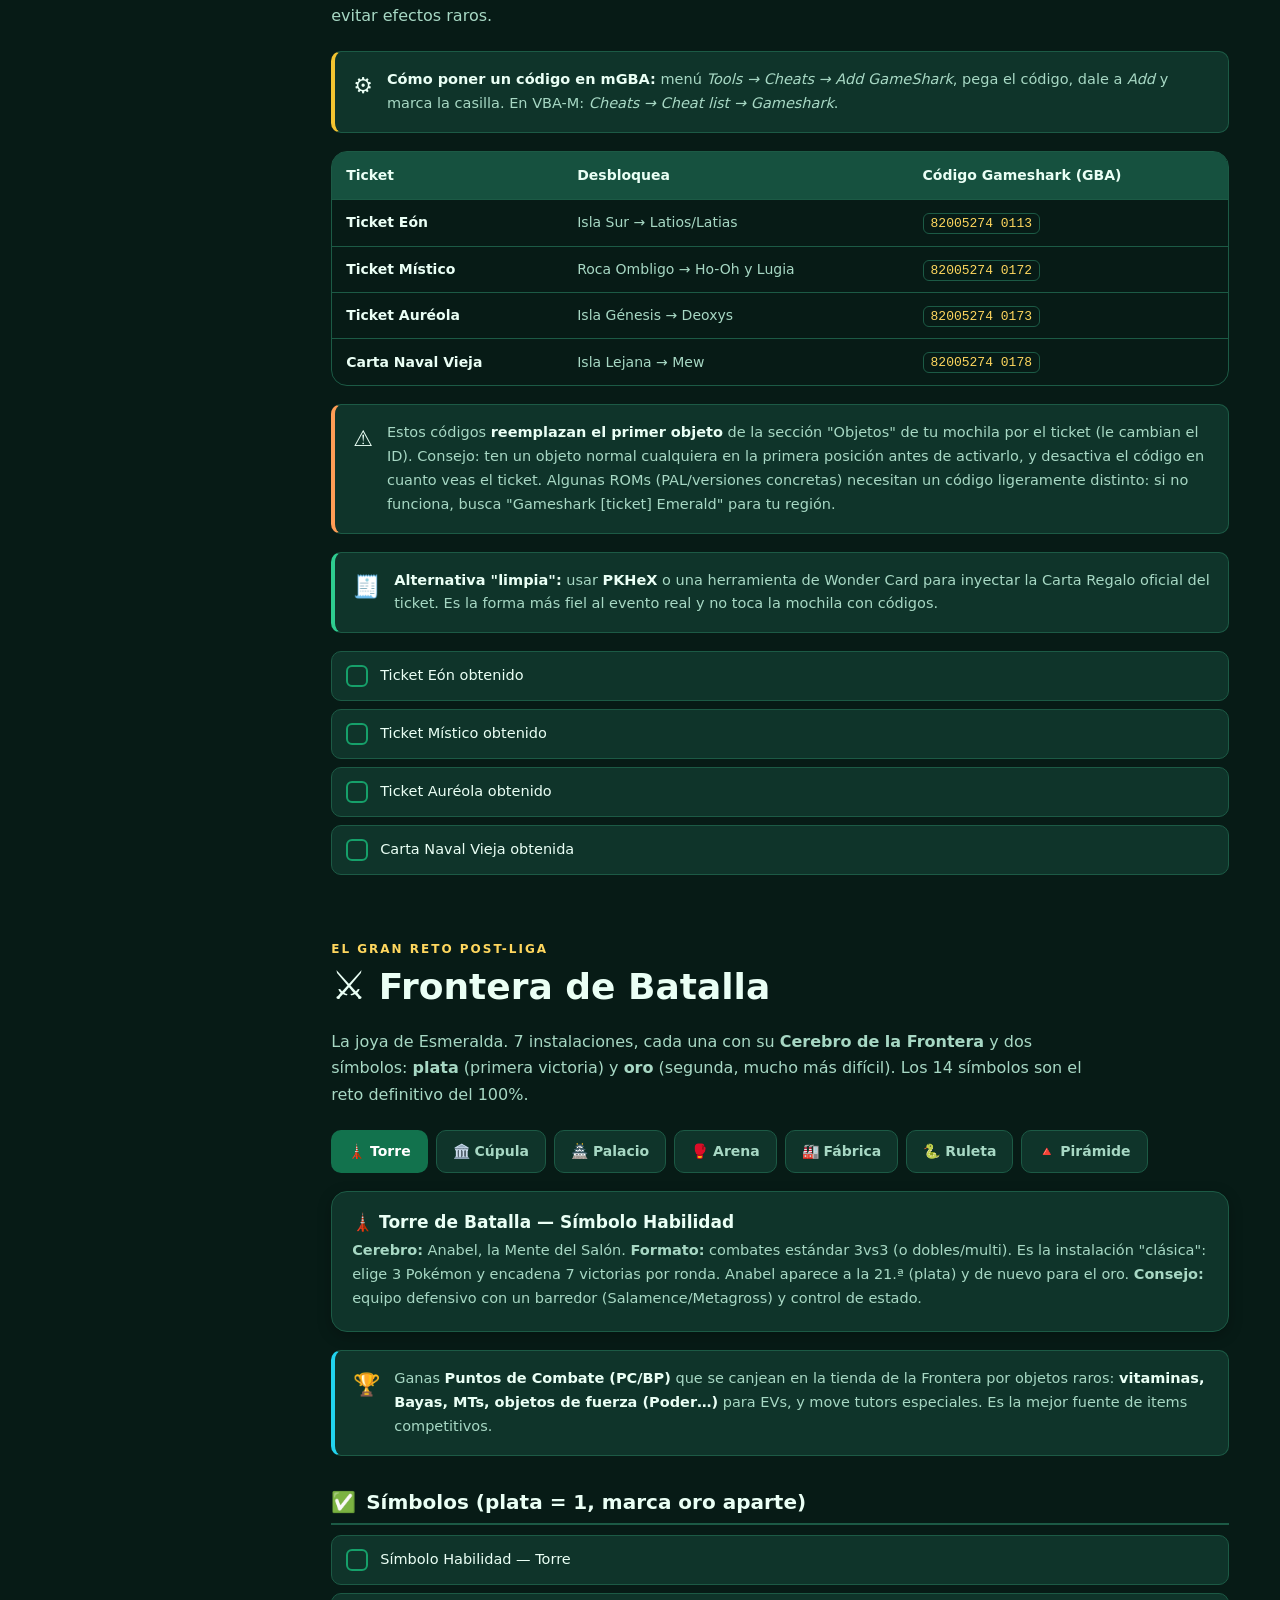
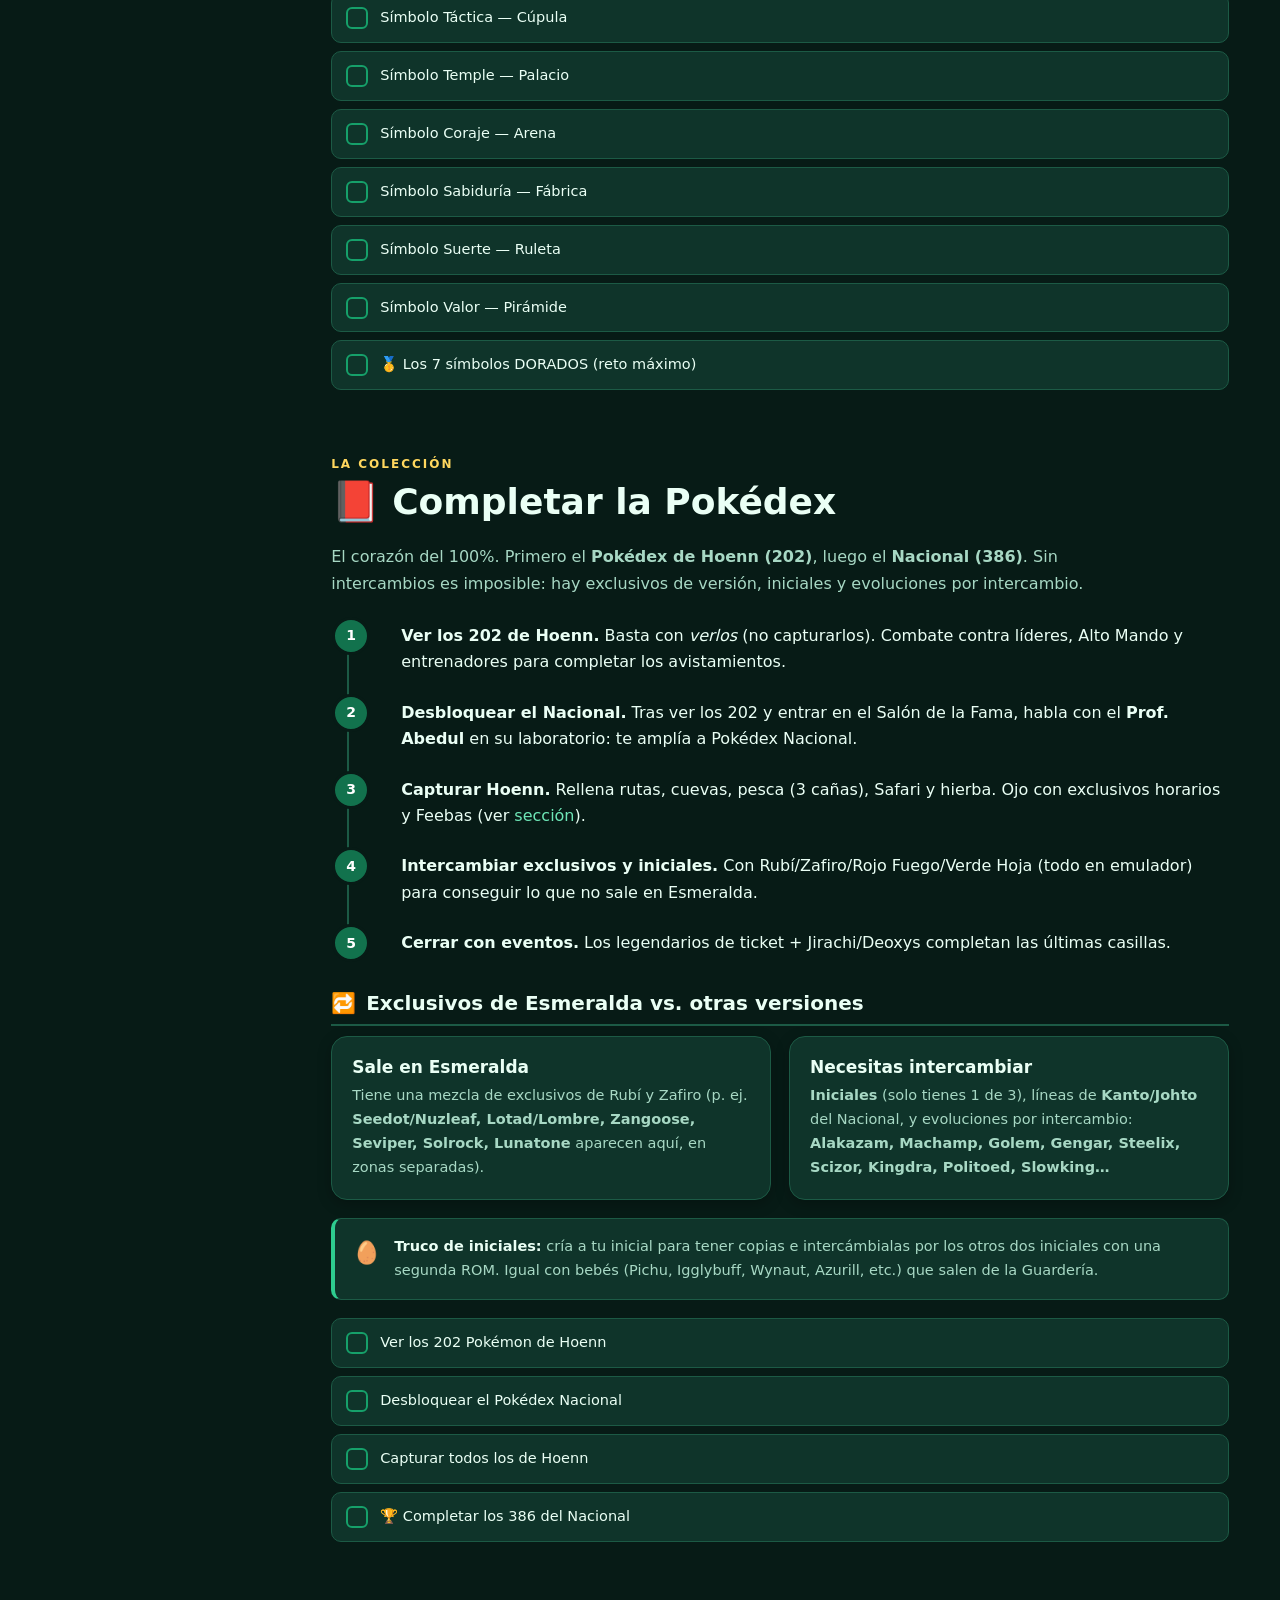
==== commit c231346d: "Añadir guías 100% de las generaciones 4, 5 y 6 Nuevas guías (referencia + compañera paso a paso) en " ====
--- a/index.html
+++ b/index.html
@@ -35,6 +35,13 @@
     <input type="search" class="sidebar__search" id="navSearch" placeholder="🔎 Buscar sección...">
     <nav id="nav">
       <div class="nav-group">
+        <div class="nav-group__title">Guías por generación</div>
+        <a class="nav-link active" href="index.html"><span class="emo">🟢</span> Gen 3 · Esmeralda</a>
+        <a class="nav-link" href="gen4/index.html"><span class="emo">🔵</span> Gen 4 · Sinnoh</a>
+        <a class="nav-link" href="gen5/index.html"><span class="emo">⚫</span> Gen 5 · Teselia</a>
+        <a class="nav-link" href="gen6/index.html"><span class="emo">🔴</span> Gen 6 · Kalos</a>
+      </div>
+      <div class="nav-group">
         <div class="nav-group__title">Empezar</div>
         <a class="nav-link" href="#inicio"><span class="emo">🏠</span> Inicio</a>
         <a class="nav-link" href="jugando.html"><span class="emo">🎮</span> Guía paso a paso</a>
@@ -103,6 +110,32 @@
       <div class="callout callout--info" style="margin-top:24px">
         <span class="emo">💡</span>
         <p><b>¿Cómo funciona esta guía?</b> Marca las casillas ✅ a medida que avanzas: tu progreso se guarda automáticamente en tu navegador (no se pierde al cerrar). El panel <a href="#progreso">Tu progreso 100%</a> resume cuánto te falta en cada categoría.</p>
+      </div>
+    </section>
+
+    <!-- ============ OTRAS GENERACIONES ============ -->
+    <section id="otras" class="section">
+      <div class="section__head">
+        <span class="section__kicker">Más guías</span>
+        <h2><span class="emo">🎮</span> Guías de otras generaciones</h2>
+        <p class="section__intro">Mismas guías 100% + compañera paso a paso, para otras regiones. Cada una con su progreso, sus sprites y sus secretos.</p>
+      </div>
+      <div class="grid grid--3">
+        <a class="card card--accent" href="gen4/index.html" style="text-decoration:none; color:inherit">
+          <div class="card__icon">🔵</div><h4>Gen 4 · Sinnoh</h4>
+          <p>Pokémon Platino. Trío de la creación, lagos, Monte Corona y toda la ruta de Sinnoh paso a paso.</p>
+          <p style="margin-top:10px"><span class="badge badge--gold">Abrir guía →</span></p>
+        </a>
+        <a class="card card--accent" href="gen5/index.html" style="text-decoration:none; color:inherit">
+          <div class="card__icon">⚫</div><h4>Gen 5 · Teselia</h4>
+          <p>Pokémon Negro 2 / Blanco 2. Reshiram/Zekrom/Kyurem, la Torre Batalla y los secretos de Unova.</p>
+          <p style="margin-top:10px"><span class="badge badge--gold">Abrir guía →</span></p>
+        </a>
+        <a class="card card--accent" href="gen6/index.html" style="text-decoration:none; color:inherit">
+          <div class="card__icon">🔴</div><h4>Gen 6 · Kalos</h4>
+          <p>Pokémon X / Y. Xerneas/Yveltal, Zygarde, Mewtwo, Mega-Evoluciones y la ruta de Kalos.</p>
+          <p style="margin-top:10px"><span class="badge badge--gold">Abrir guía →</span></p>
+        </a>
       </div>
     </section>
 
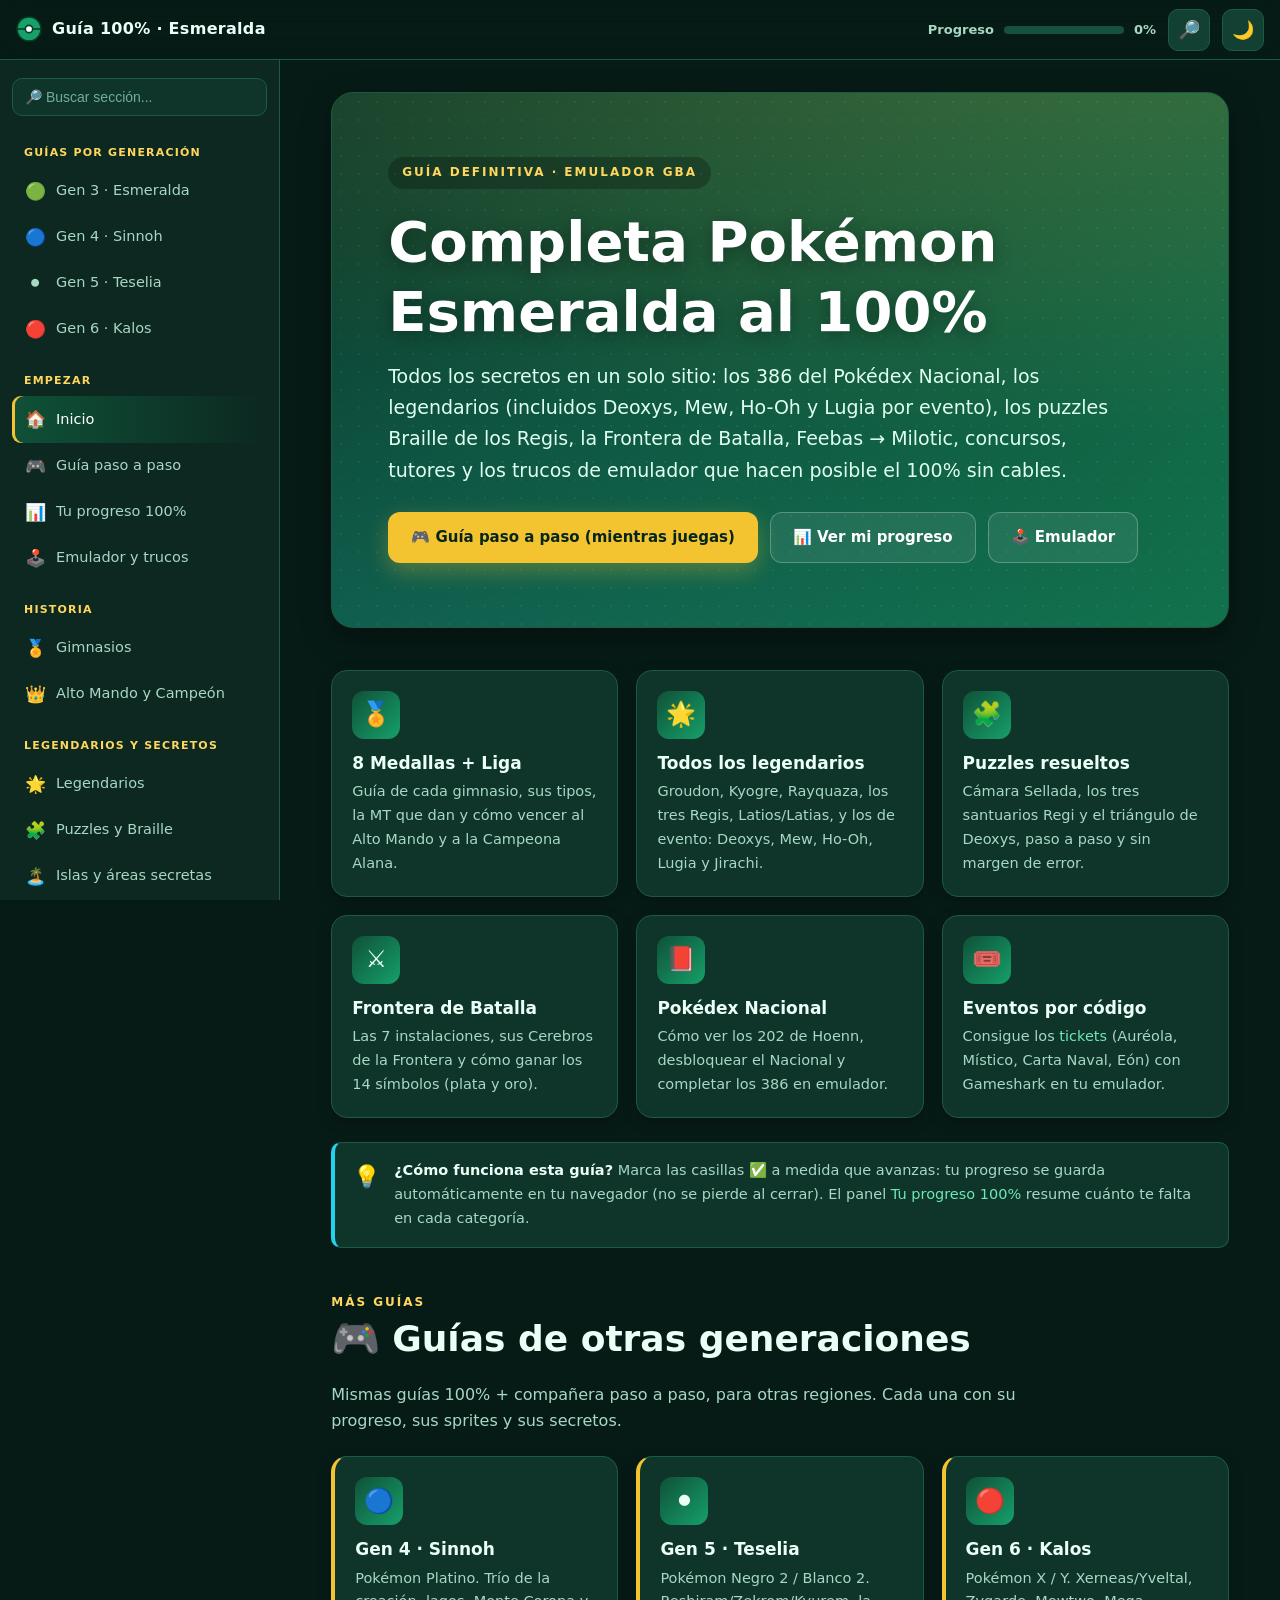
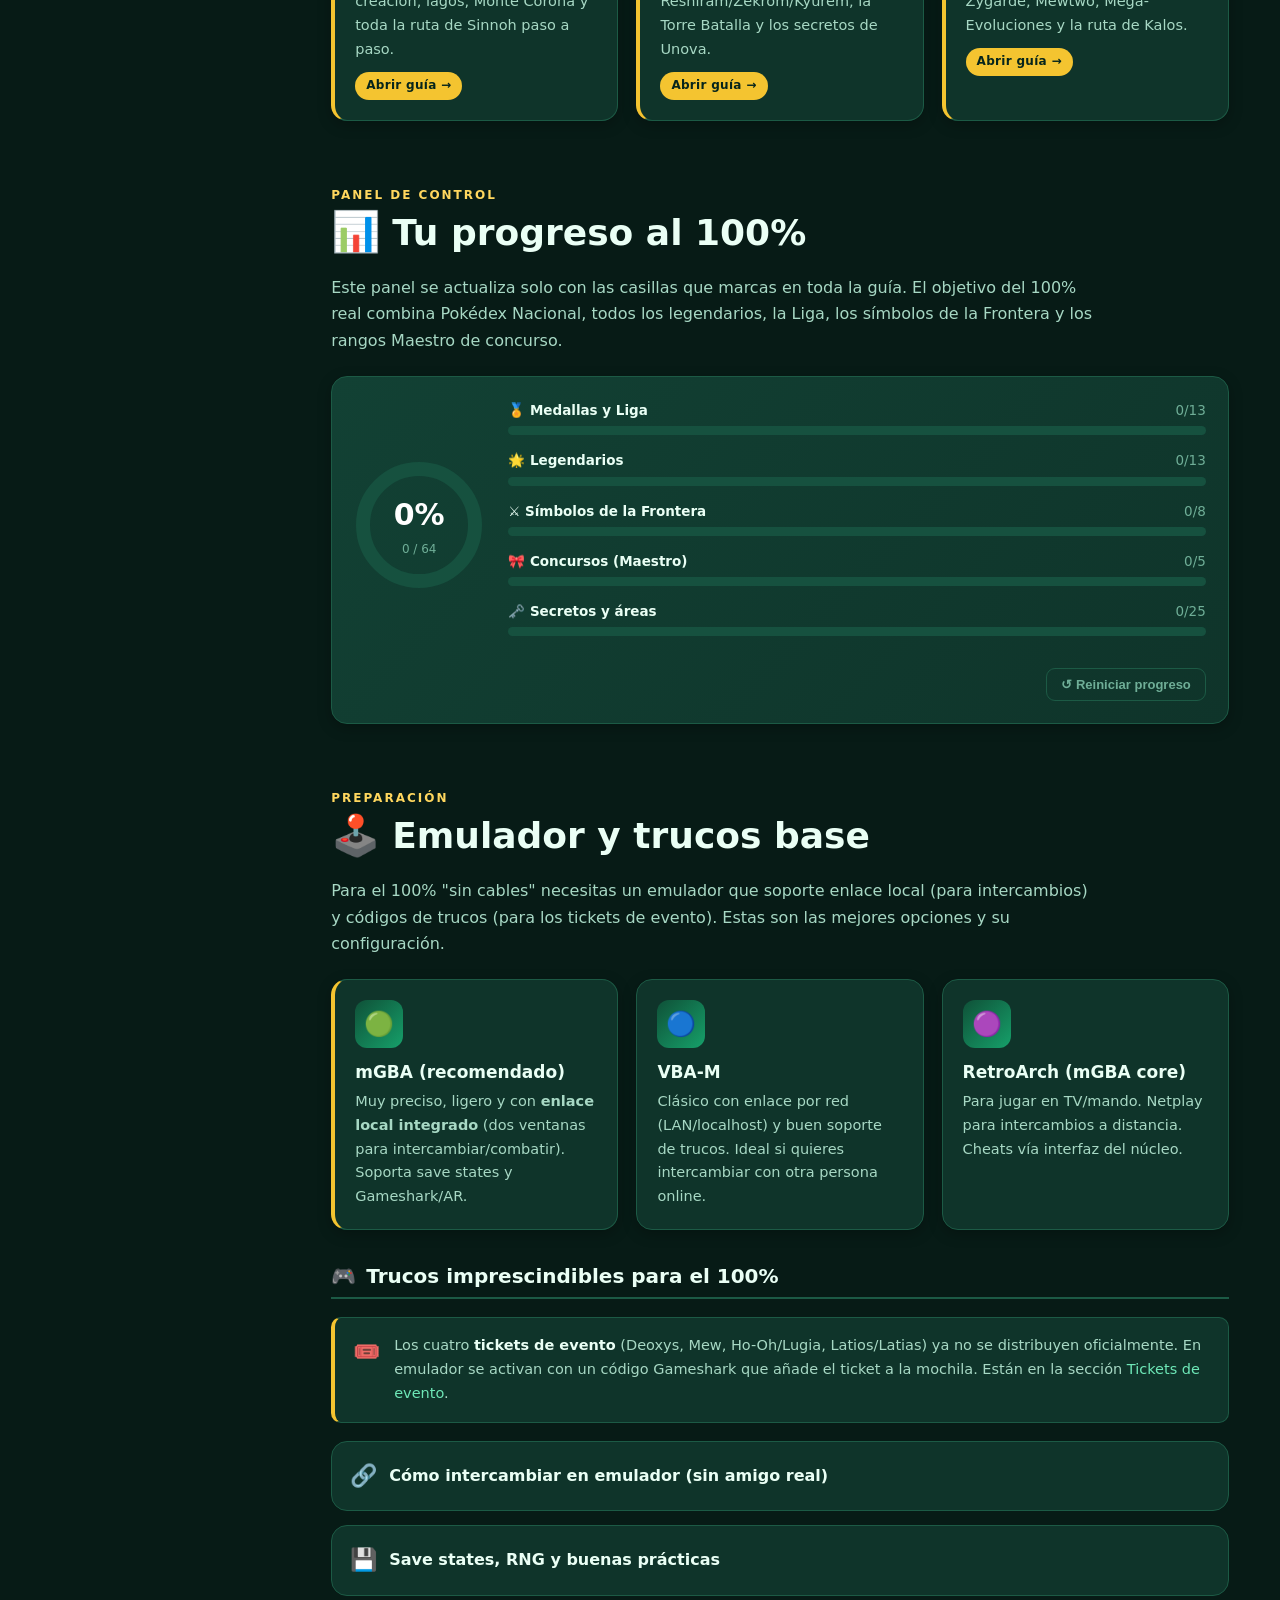
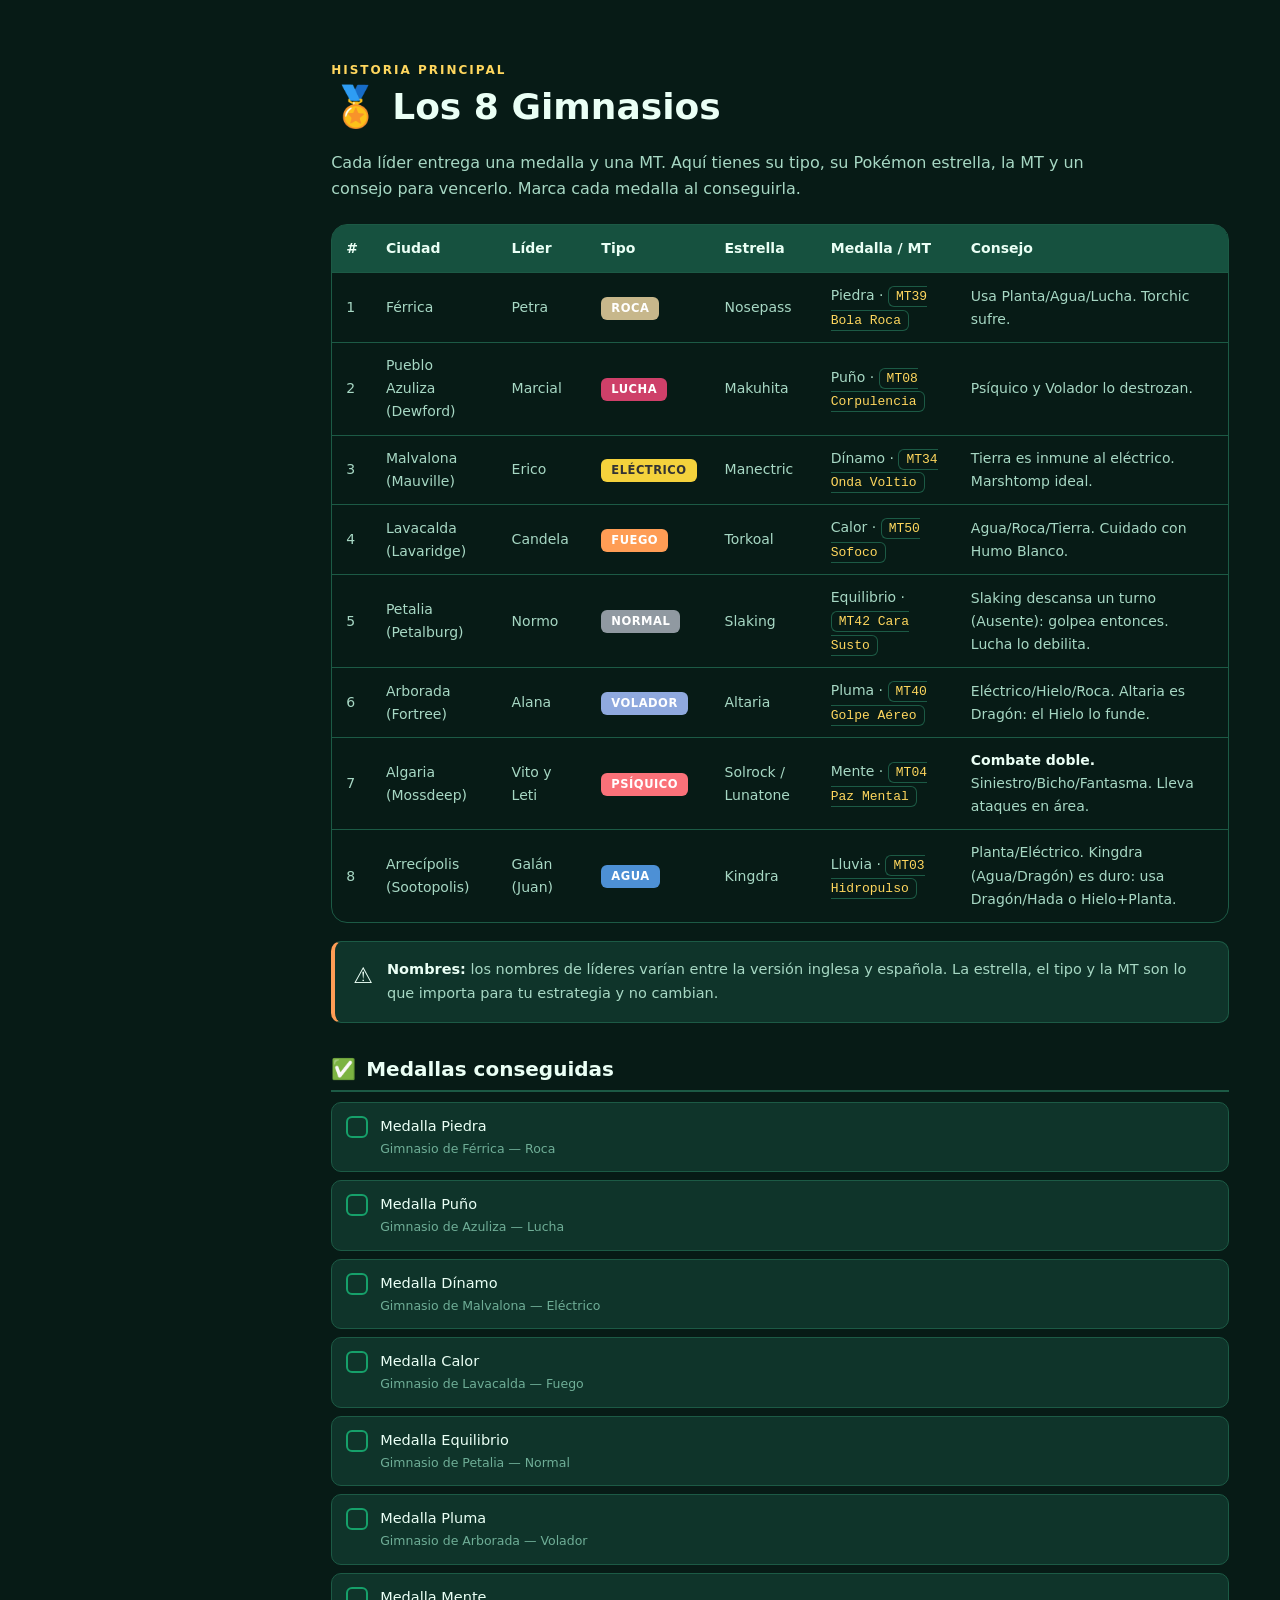
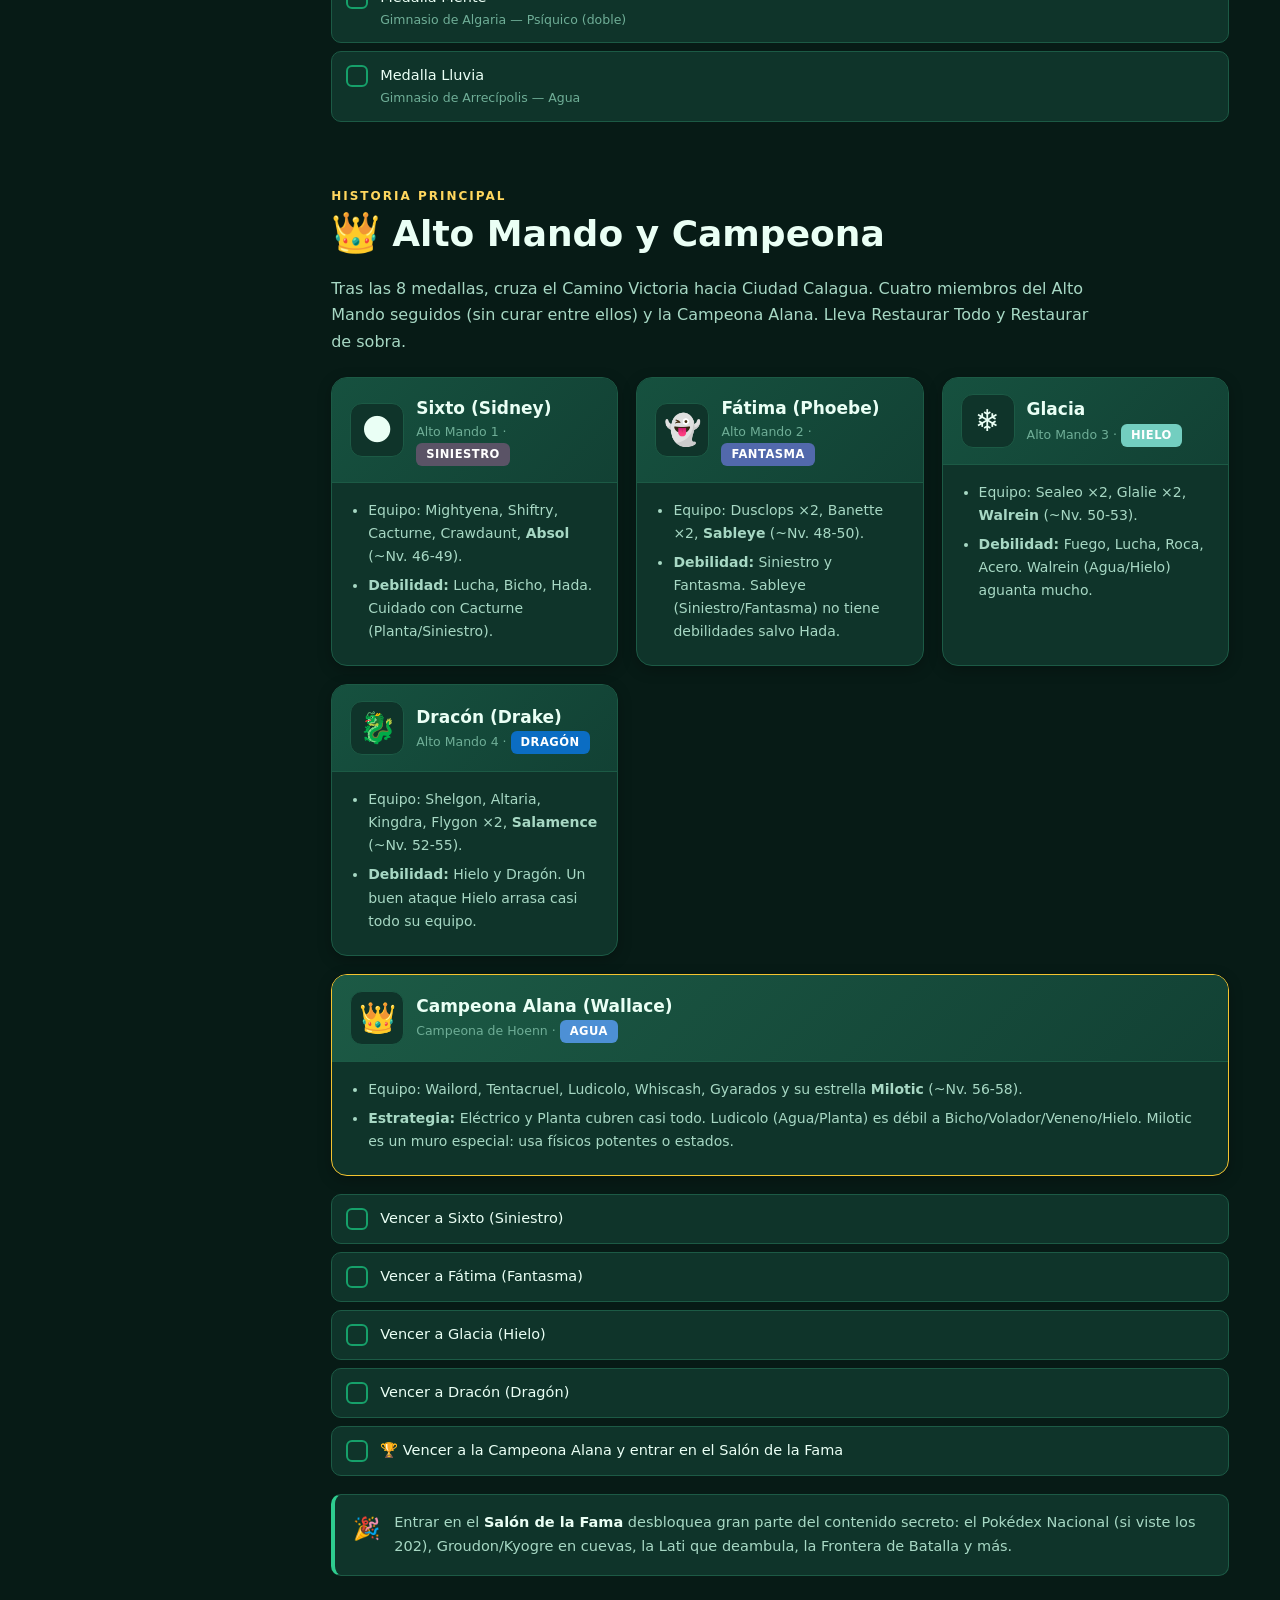
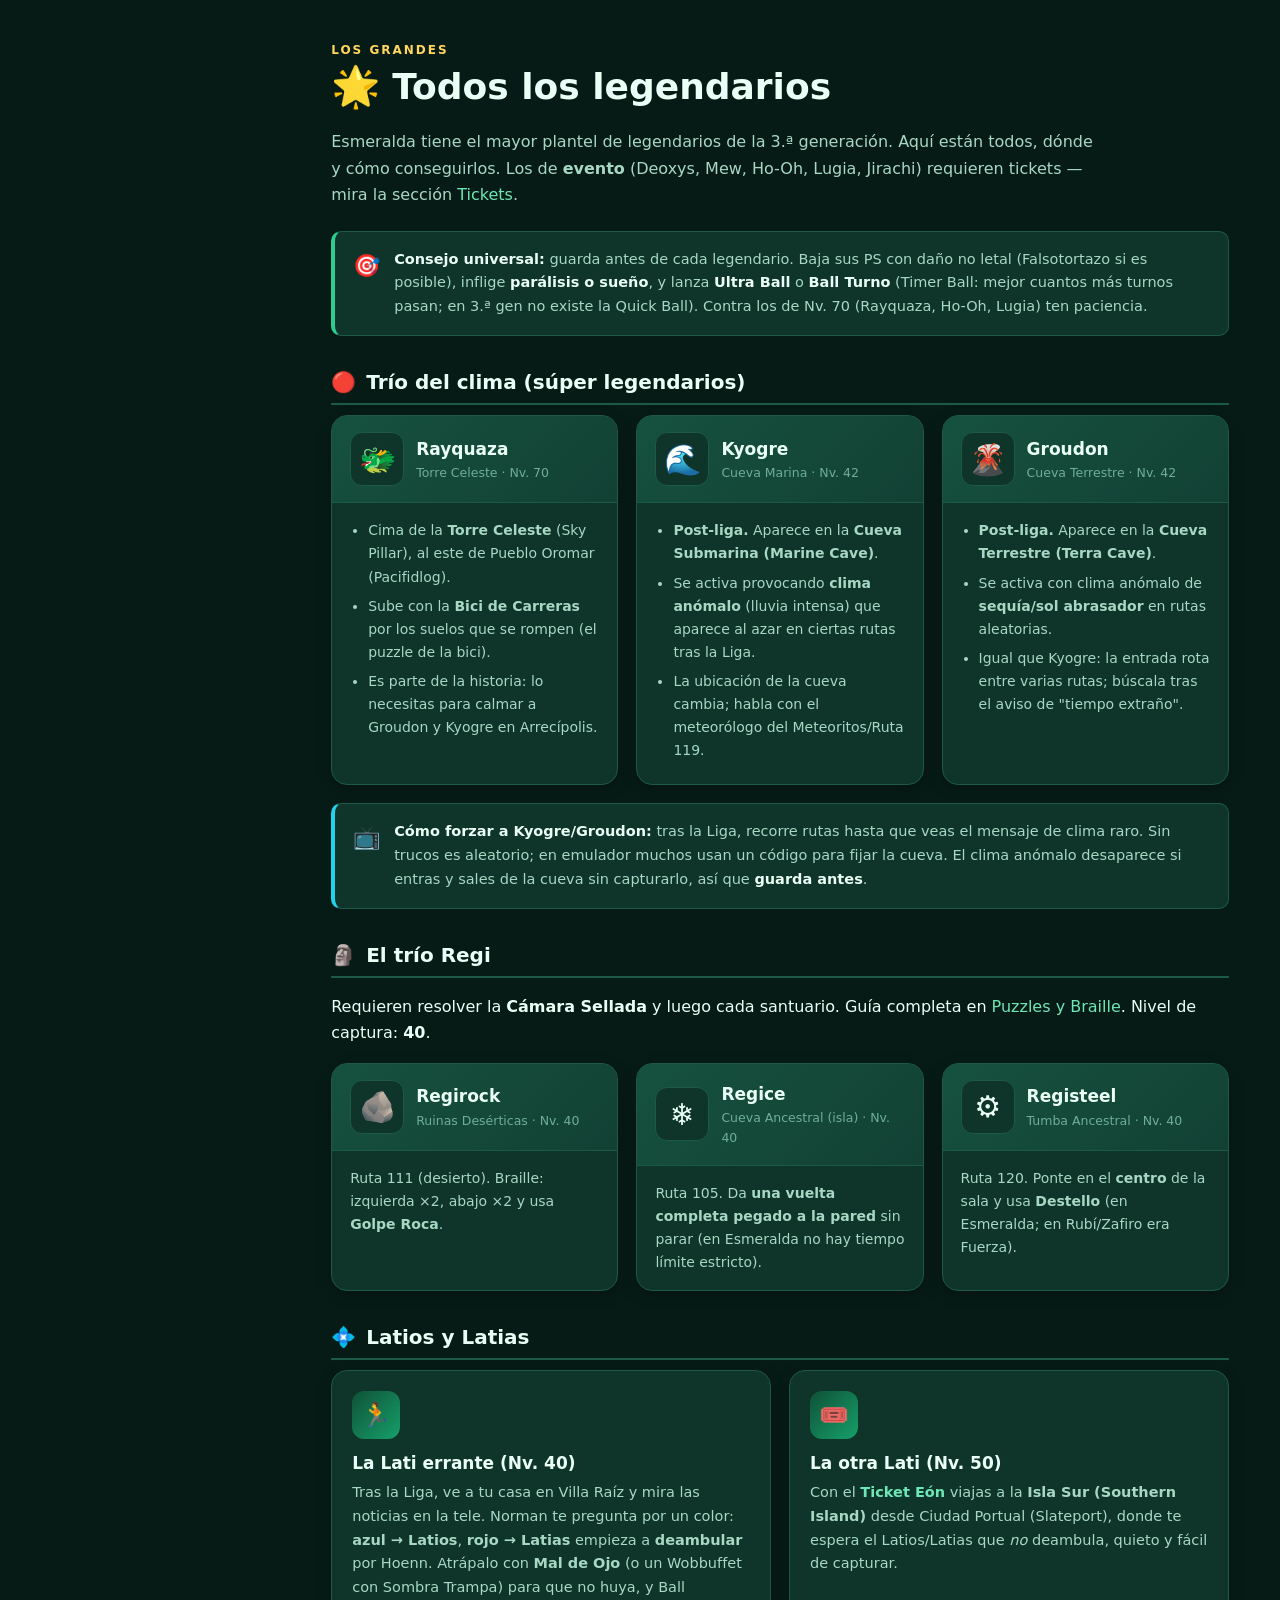
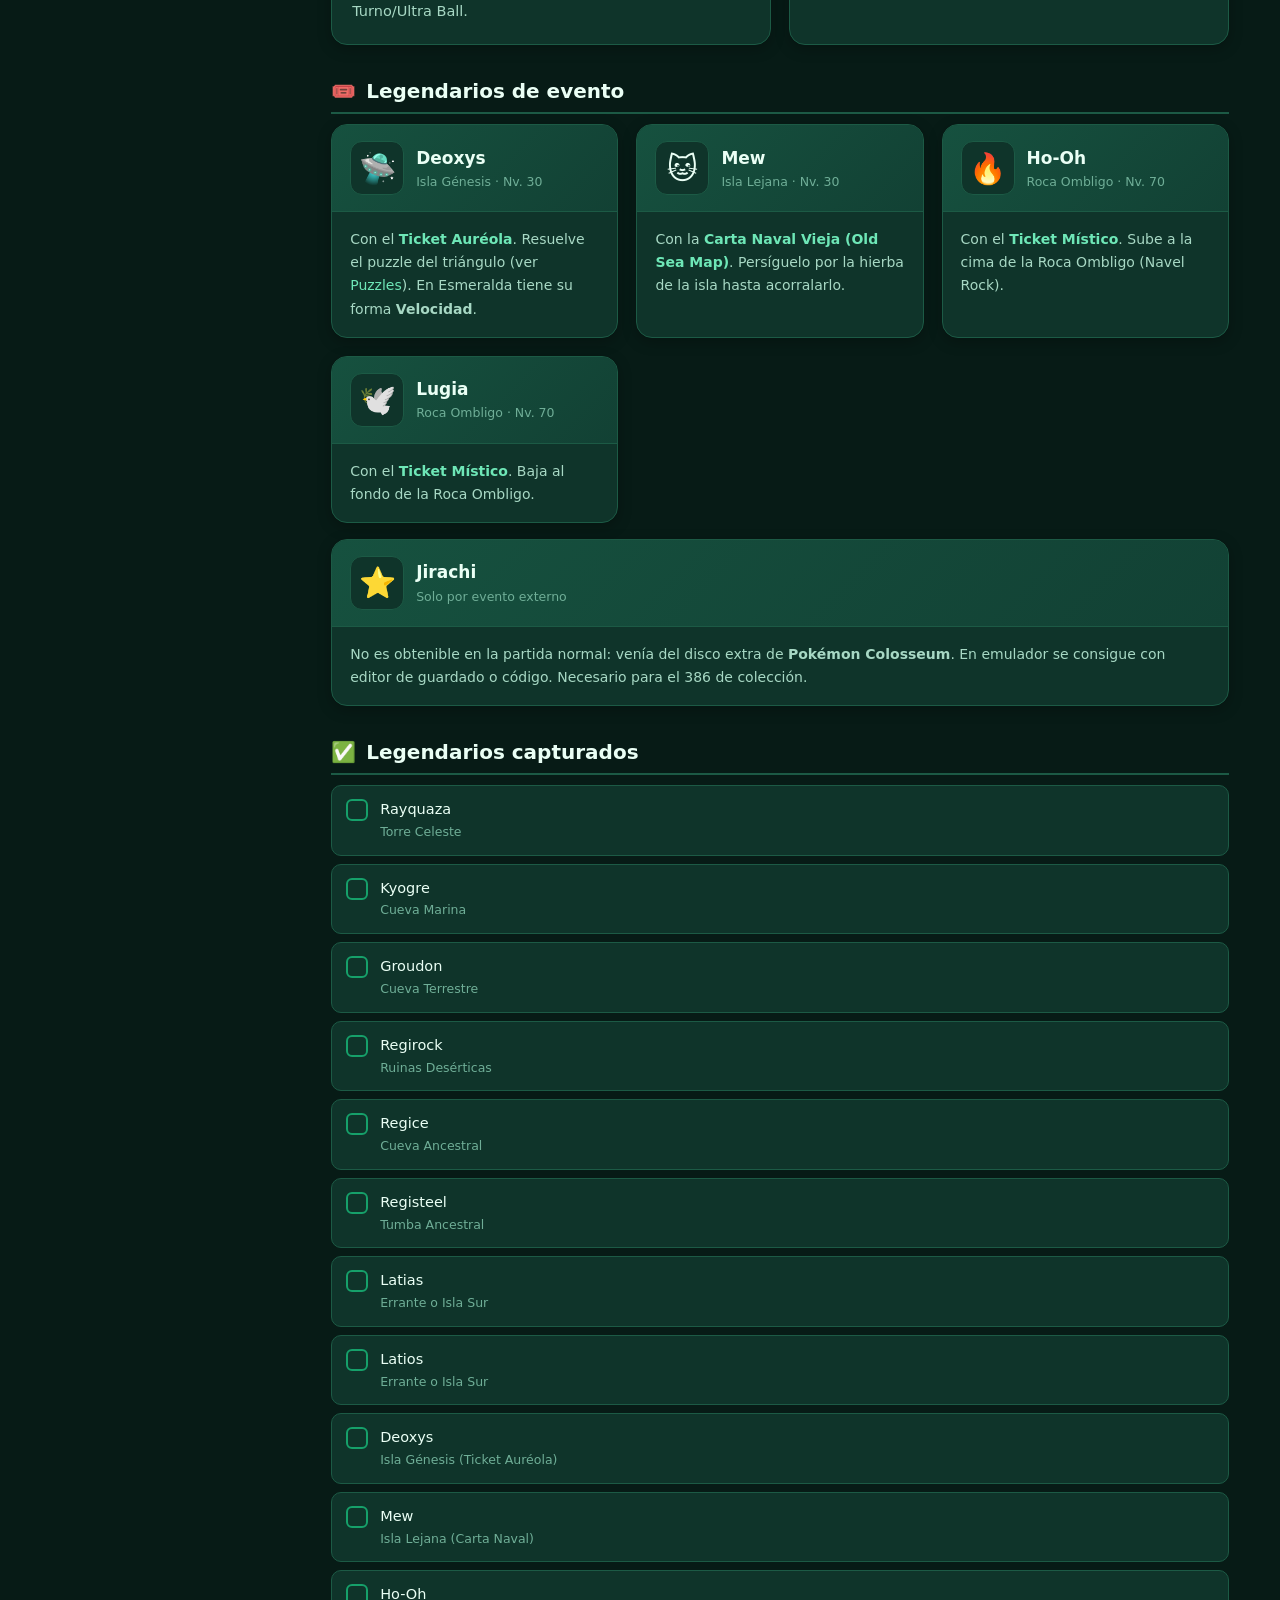
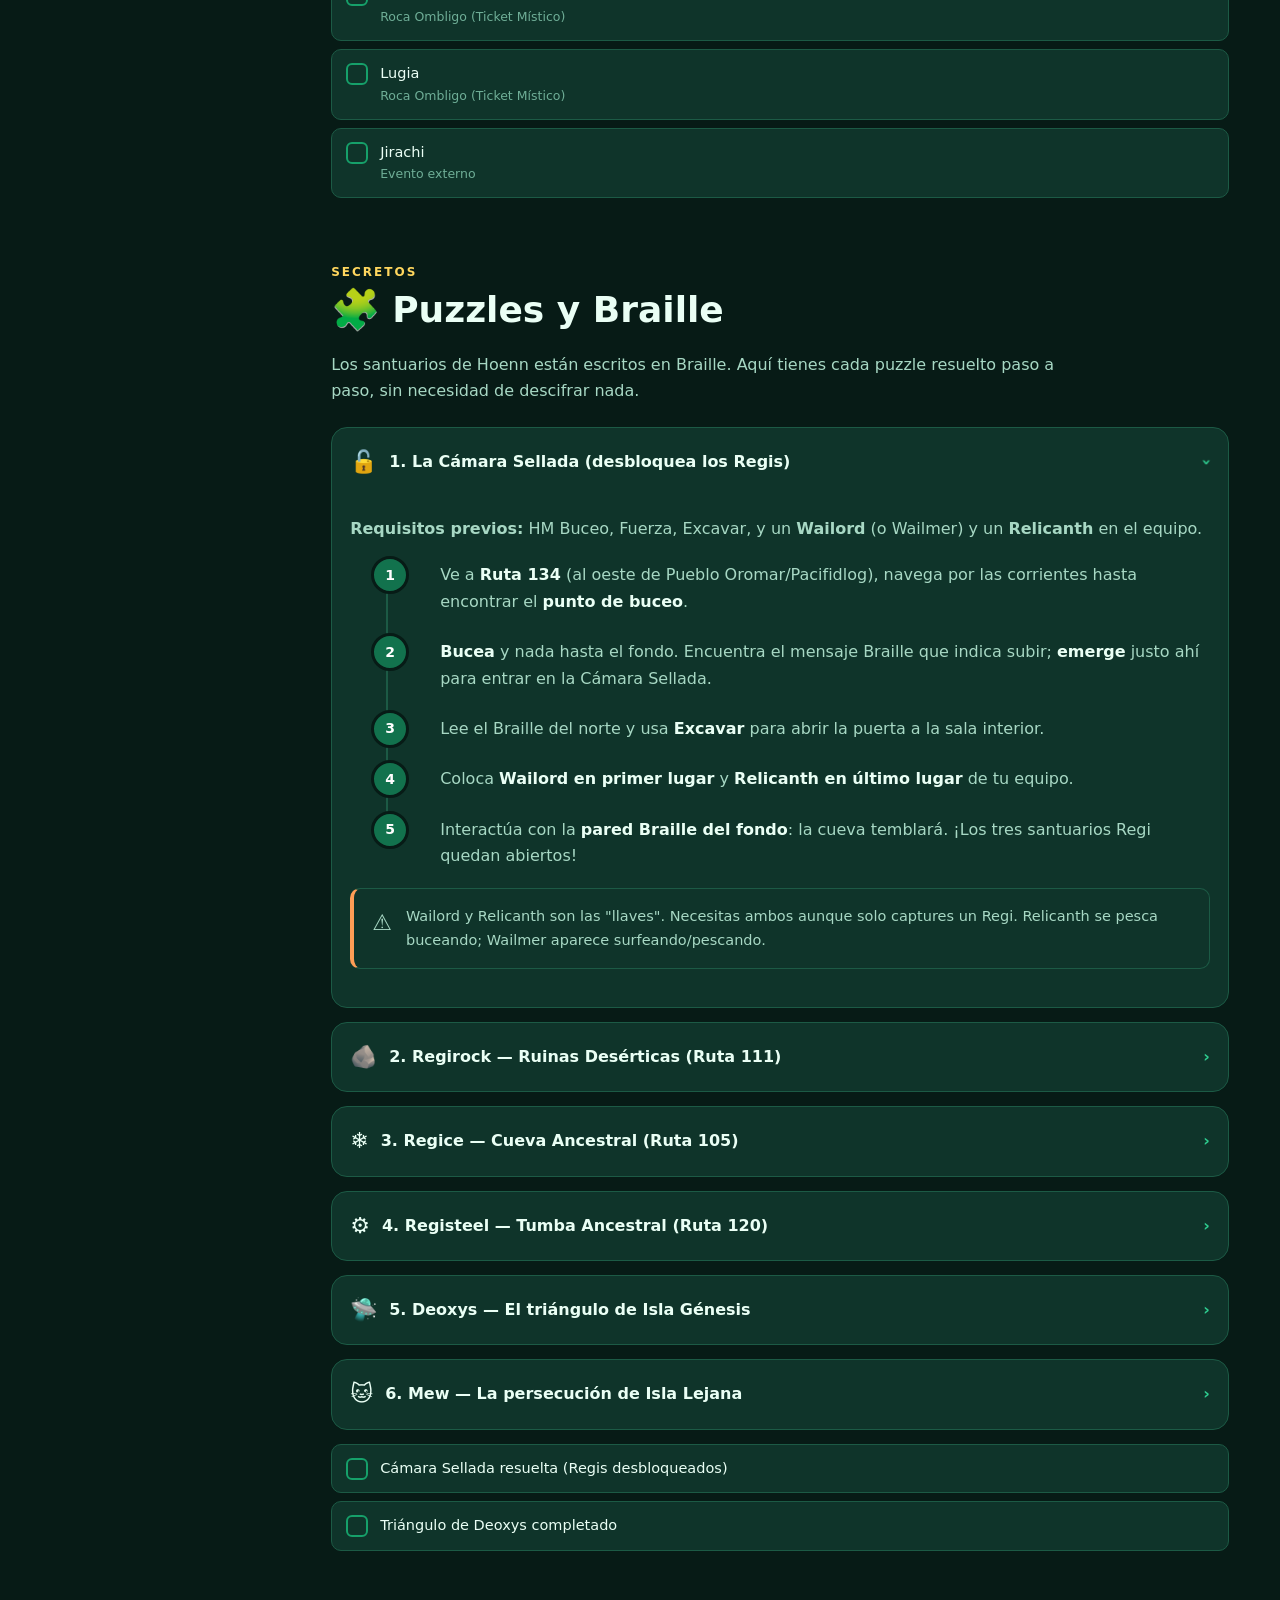
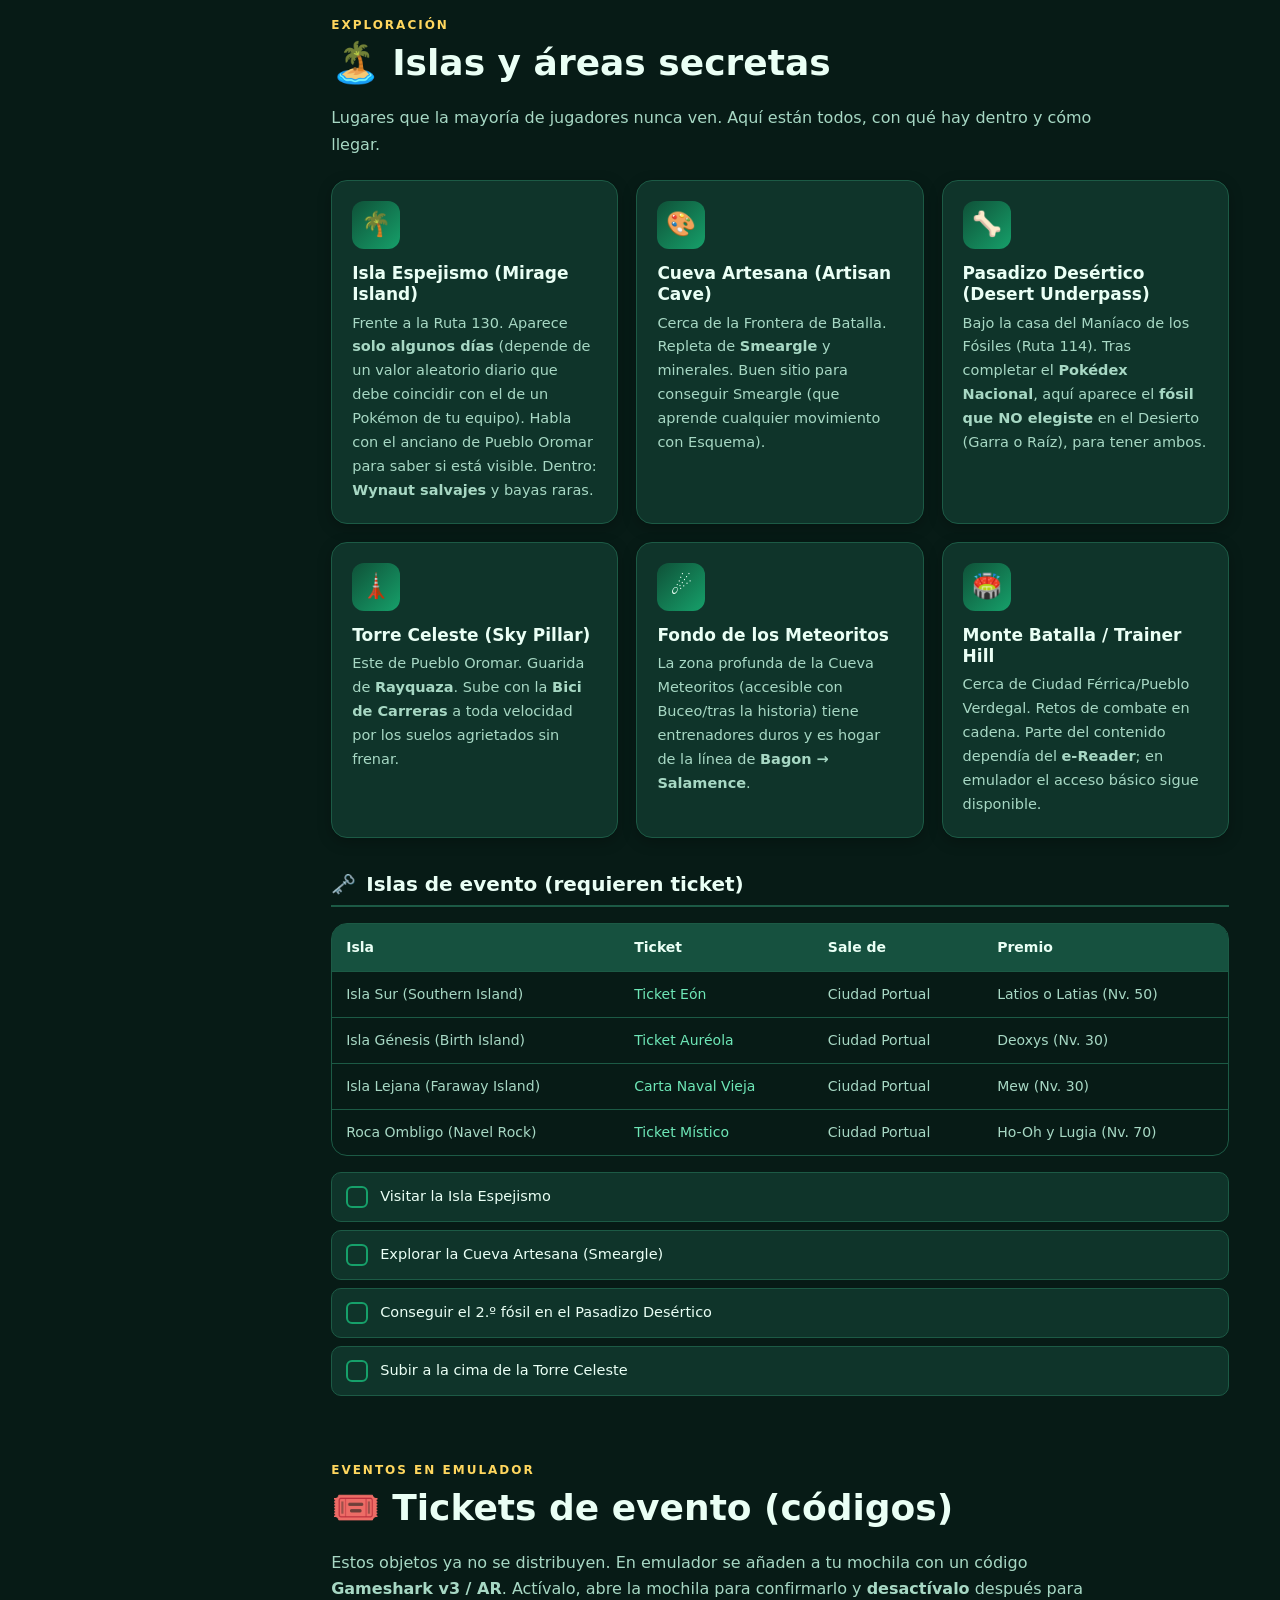
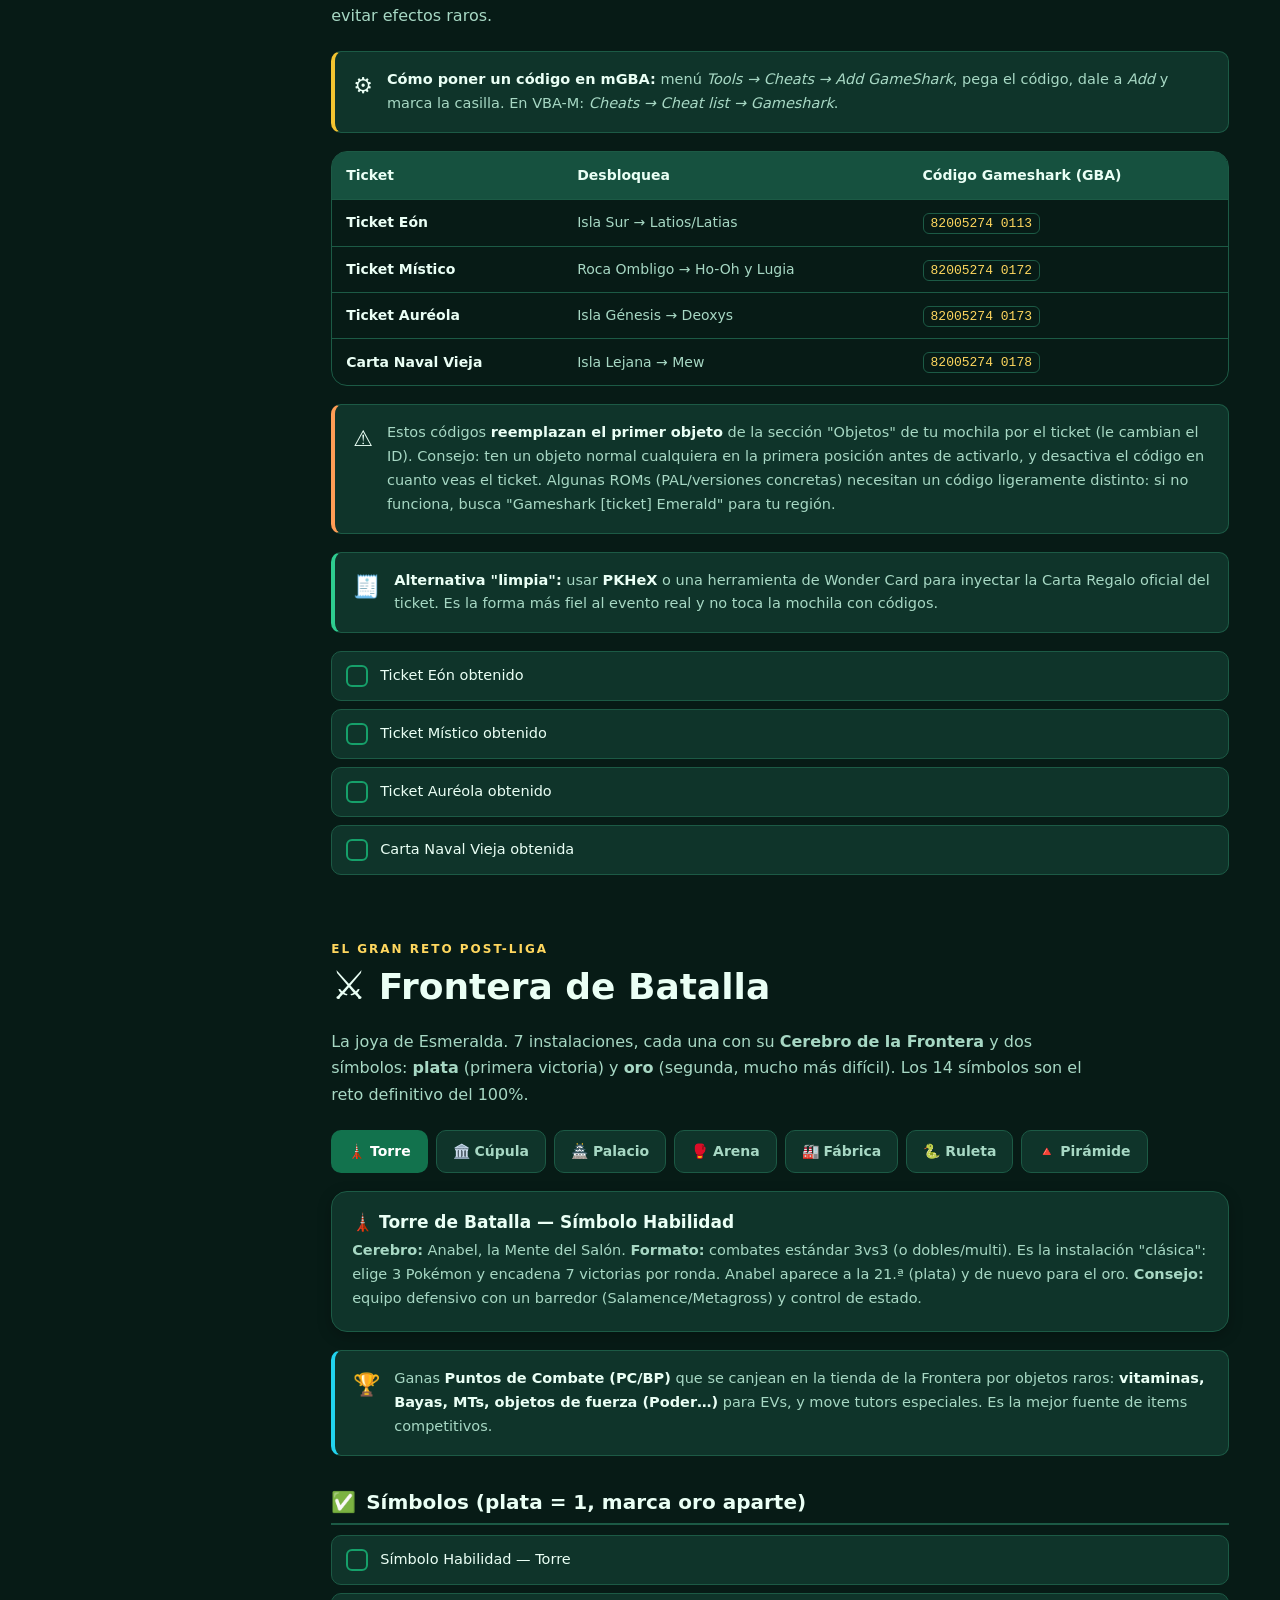
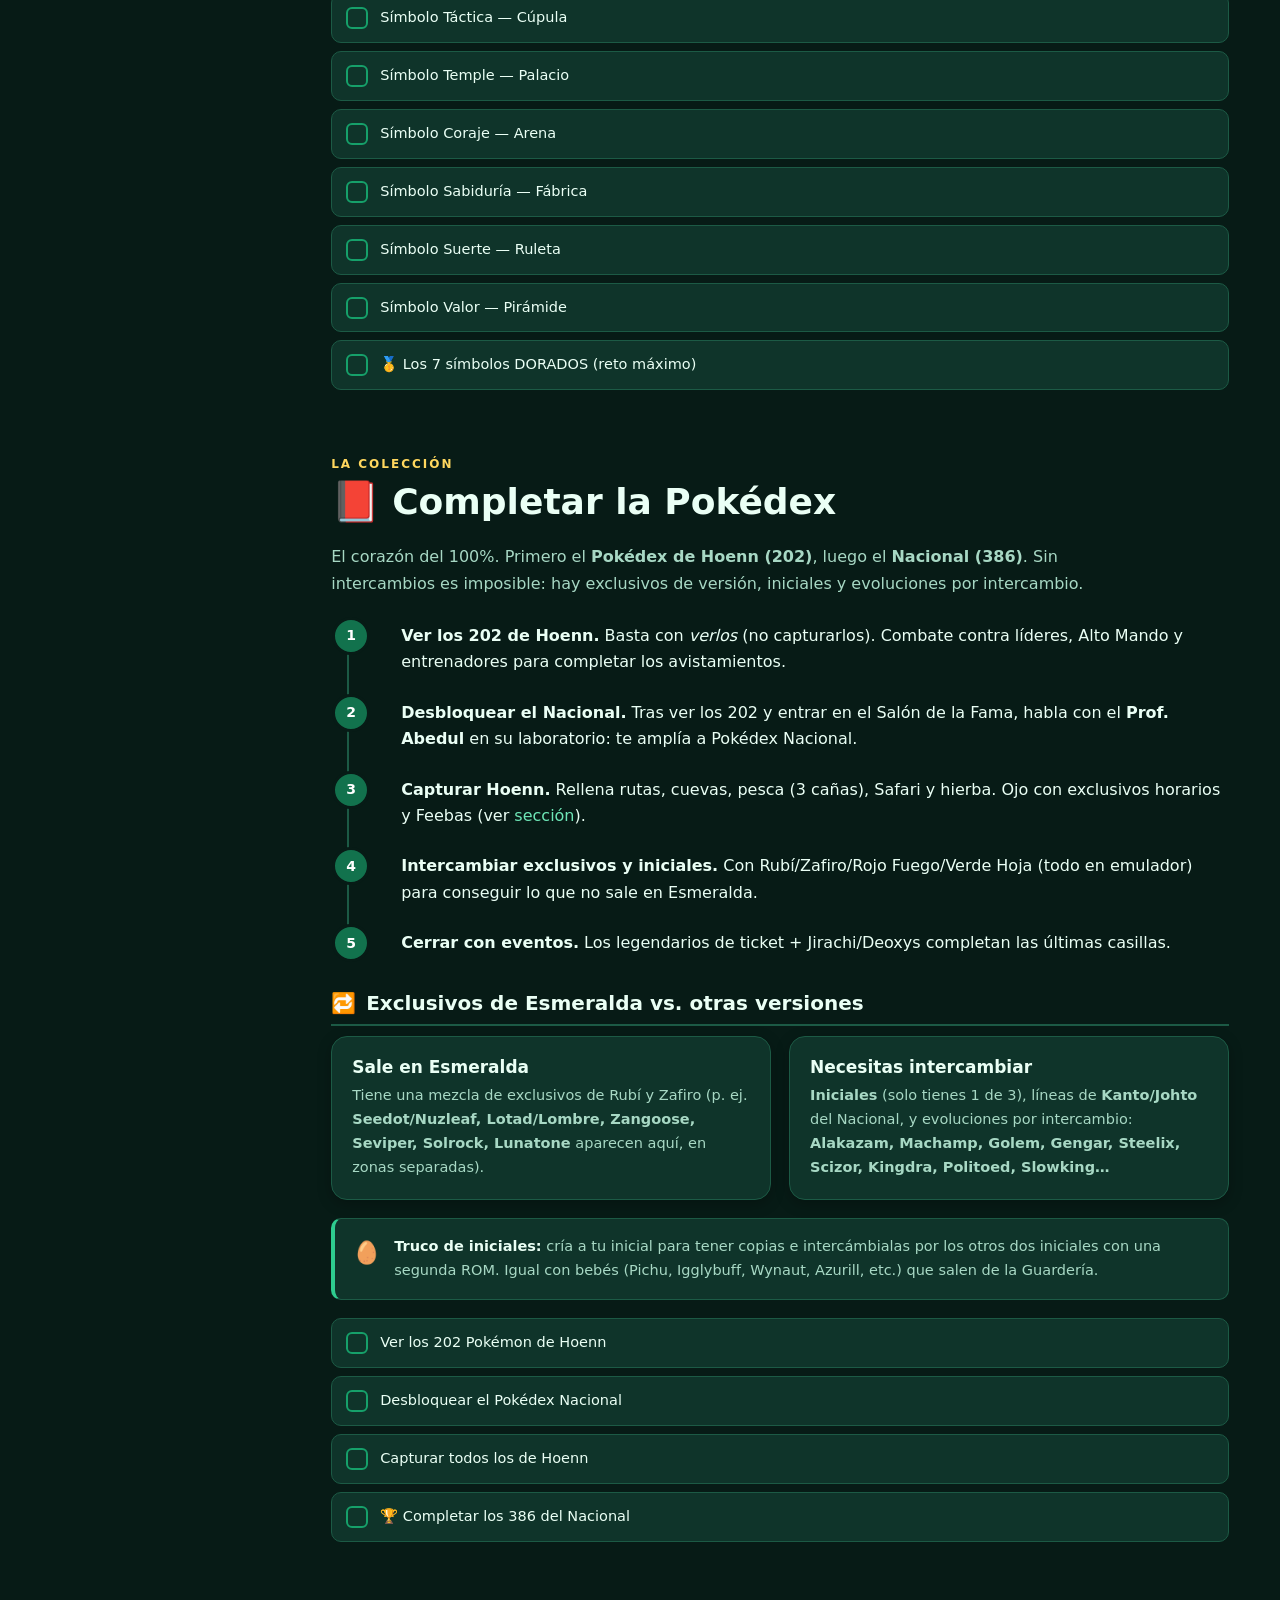
==== commit 3f130981: "Añadir buscador global (Ctrl+K) y enlazar referencias de tickets - Nuevo buscador compartido en las " ====
--- a/index.html
+++ b/index.html
@@ -104,7 +104,7 @@
         <div class="card"><div class="card__icon">🧩</div><h4>Puzzles resueltos</h4><p>Cámara Sellada, los tres santuarios Regi y el triángulo de Deoxys, paso a paso y sin margen de error.</p></div>
         <div class="card"><div class="card__icon">⚔️</div><h4>Frontera de Batalla</h4><p>Las 7 instalaciones, sus Cerebros de la Frontera y cómo ganar los 14 símbolos (plata y oro).</p></div>
         <div class="card"><div class="card__icon">📕</div><h4>Pokédex Nacional</h4><p>Cómo ver los 202 de Hoenn, desbloquear el Nacional y completar los 386 en emulador.</p></div>
-        <div class="card"><div class="card__icon">🎟️</div><h4>Eventos por código</h4><p>Consigue los tickets (Auréola, Místico, Carta Naval, Eón) con Gameshark en tu emulador.</p></div>
+        <div class="card"><div class="card__icon">🎟️</div><h4>Eventos por código</h4><p>Consigue los <a href="#tickets">tickets</a> (Auréola, Místico, Carta Naval, Eón) con Gameshark en tu emulador.</p></div>
       </div>
 
       <div class="callout callout--info" style="margin-top:24px">
@@ -355,16 +355,16 @@
         </div>
         <div class="card">
           <div class="card__icon">🎟️</div><h4>La otra Lati (Nv. 50)</h4>
-          <p>Con el <b>Ticket Eón</b> viajas a la <b>Isla Sur (Southern Island)</b> desde Ciudad Portual (Slateport), donde te espera el Latios/Latias que <em>no</em> deambula, quieto y fácil de capturar.</p>
+          <p>Con el <a href="#tickets"><b>Ticket Eón</b></a> viajas a la <b>Isla Sur (Southern Island)</b> desde Ciudad Portual (Slateport), donde te espera el Latios/Latias que <em>no</em> deambula, quieto y fácil de capturar.</p>
         </div>
       </div>
 
       <h3><span class="emo">🎟️</span> Legendarios de evento</h3>
       <div class="grid grid--2">
-        <div class="mon-card"><div class="mon-card__head"><div class="mon-card__sprite">🛸</div><div><div class="mon-card__name">Deoxys</div><div class="mon-card__loc">Isla Génesis · Nv. 30</div></div></div><div class="mon-card__body">Con el <b>Ticket Auréola</b>. Resuelve el puzzle del triángulo (ver <a href="#puzzles">Puzzles</a>). En Esmeralda tiene su forma <b>Velocidad</b>.</div></div>
-        <div class="mon-card"><div class="mon-card__head"><div class="mon-card__sprite">🐱</div><div><div class="mon-card__name">Mew</div><div class="mon-card__loc">Isla Lejana · Nv. 30</div></div></div><div class="mon-card__body">Con la <b>Carta Naval Vieja (Old Sea Map)</b>. Persíguelo por la hierba de la isla hasta acorralarlo.</div></div>
-        <div class="mon-card"><div class="mon-card__head"><div class="mon-card__sprite">🔥</div><div><div class="mon-card__name">Ho-Oh</div><div class="mon-card__loc">Roca Ombligo · Nv. 70</div></div></div><div class="mon-card__body">Con el <b>Ticket Místico</b>. Sube a la cima de la Roca Ombligo (Navel Rock).</div></div>
-        <div class="mon-card"><div class="mon-card__head"><div class="mon-card__sprite">🕊️</div><div><div class="mon-card__name">Lugia</div><div class="mon-card__loc">Roca Ombligo · Nv. 70</div></div></div><div class="mon-card__body">Con el <b>Ticket Místico</b>. Baja al fondo de la Roca Ombligo.</div></div>
+        <div class="mon-card"><div class="mon-card__head"><div class="mon-card__sprite">🛸</div><div><div class="mon-card__name">Deoxys</div><div class="mon-card__loc">Isla Génesis · Nv. 30</div></div></div><div class="mon-card__body">Con el <a href="#tickets"><b>Ticket Auréola</b></a>. Resuelve el puzzle del triángulo (ver <a href="#puzzles">Puzzles</a>). En Esmeralda tiene su forma <b>Velocidad</b>.</div></div>
+        <div class="mon-card"><div class="mon-card__head"><div class="mon-card__sprite">🐱</div><div><div class="mon-card__name">Mew</div><div class="mon-card__loc">Isla Lejana · Nv. 30</div></div></div><div class="mon-card__body">Con la <a href="#tickets"><b>Carta Naval Vieja (Old Sea Map)</b></a>. Persíguelo por la hierba de la isla hasta acorralarlo.</div></div>
+        <div class="mon-card"><div class="mon-card__head"><div class="mon-card__sprite">🔥</div><div><div class="mon-card__name">Ho-Oh</div><div class="mon-card__loc">Roca Ombligo · Nv. 70</div></div></div><div class="mon-card__body">Con el <a href="#tickets"><b>Ticket Místico</b></a>. Sube a la cima de la Roca Ombligo (Navel Rock).</div></div>
+        <div class="mon-card"><div class="mon-card__head"><div class="mon-card__sprite">🕊️</div><div><div class="mon-card__name">Lugia</div><div class="mon-card__loc">Roca Ombligo · Nv. 70</div></div></div><div class="mon-card__body">Con el <a href="#tickets"><b>Ticket Místico</b></a>. Baja al fondo de la Roca Ombligo.</div></div>
       </div>
       <div class="mon-card" style="margin-top:16px"><div class="mon-card__head"><div class="mon-card__sprite">⭐</div><div><div class="mon-card__name">Jirachi</div><div class="mon-card__loc">Solo por evento externo</div></div></div><div class="mon-card__body">No es obtenible en la partida normal: venía del disco extra de <b>Pokémon Colosseum</b>. En emulador se consigue con editor de guardado o código. Necesario para el 386 de colección.</div></div>
 
@@ -436,7 +436,7 @@
       <div class="accordion">
         <div class="accordion__head"><span class="emo">🛸</span> 5. Deoxys — El triángulo de Isla Génesis <span class="chev">›</span></div>
         <div class="accordion__body"><div class="accordion__inner">
-          <p>Con el <b>Ticket Auréola</b>, viaja a Isla Génesis (Birth Island). Verás un <b>triángulo negro</b> en el centro.</p>
+          <p>Con el <a href="#tickets"><b>Ticket Auréola</b></a>, viaja a Isla Génesis (Birth Island). Verás un <b>triángulo negro</b> en el centro.</p>
           <ol class="steps" style="margin-top:14px">
             <li>Toca el triángulo: se teletransporta. Debes ir persiguiéndolo con una secuencia de movimientos.</li>
             <li>La ruta resuelta: <b>3 arriba → 3 abajo → izquierda hasta el borde → derecha hasta el borde → 1 arriba, 2 izq → 4 der → 1 izq, 2 abajo → 2 arriba, 3 izq → 4 der → …</b> hasta que el triángulo quede en el centro.</li>
@@ -449,7 +449,7 @@
       <div class="accordion">
         <div class="accordion__head"><span class="emo">🐱</span> 6. Mew — La persecución de Isla Lejana <span class="chev">›</span></div>
         <div class="accordion__body"><div class="accordion__inner">
-          <p>Con la <b>Carta Naval Vieja</b>, llega a Isla Lejana. Cruza el tronco/puente hasta la zona de hierba alta. Mew se esconde entre la hierba y <b>huye</b> cuando te acercas.</p>
+          <p>Con la <a href="#tickets"><b>Carta Naval Vieja</b></a>, llega a Isla Lejana. Cruza el tronco/puente hasta la zona de hierba alta. Mew se esconde entre la hierba y <b>huye</b> cuando te acercas.</p>
           <ul><li>Muévete despacio; cuando Mew asome, camina hacia él para acorralarlo contra un borde.</li><li>Al tocarlo (o al pisar la hierba junto a él) entra el combate contra <b>Mew (Nv. 30)</b>.</li></ul>
         </div></div>
       </div>
@@ -482,10 +482,10 @@
         <table>
           <thead><tr><th>Isla</th><th>Ticket</th><th>Sale de</th><th>Premio</th></tr></thead>
           <tbody>
-            <tr><td>Isla Sur (Southern Island)</td><td>Ticket Eón</td><td>Ciudad Portual</td><td>Latios o Latias (Nv. 50)</td></tr>
-            <tr><td>Isla Génesis (Birth Island)</td><td>Ticket Auréola</td><td>Ciudad Portual</td><td>Deoxys (Nv. 30)</td></tr>
-            <tr><td>Isla Lejana (Faraway Island)</td><td>Carta Naval Vieja</td><td>Ciudad Portual</td><td>Mew (Nv. 30)</td></tr>
-            <tr><td>Roca Ombligo (Navel Rock)</td><td>Ticket Místico</td><td>Ciudad Portual</td><td>Ho-Oh y Lugia (Nv. 70)</td></tr>
+            <tr><td>Isla Sur (Southern Island)</td><td><a href="#tickets">Ticket Eón</a></td><td>Ciudad Portual</td><td>Latios o Latias (Nv. 50)</td></tr>
+            <tr><td>Isla Génesis (Birth Island)</td><td><a href="#tickets">Ticket Auréola</a></td><td>Ciudad Portual</td><td>Deoxys (Nv. 30)</td></tr>
+            <tr><td>Isla Lejana (Faraway Island)</td><td><a href="#tickets">Carta Naval Vieja</a></td><td>Ciudad Portual</td><td>Mew (Nv. 30)</td></tr>
+            <tr><td>Roca Ombligo (Navel Rock)</td><td><a href="#tickets">Ticket Místico</a></td><td>Ciudad Portual</td><td>Ho-Oh y Lugia (Nv. 70)</td></tr>
           </tbody>
         </table>
       </div>
@@ -868,5 +868,6 @@
 <button class="to-top" id="toTop" aria-label="Volver arriba">↑</button>
 
 <script src="assets/js/app.js"></script>
+<script src="assets/js/search.js"></script>
 </body>
 </html>
--- a/assets/css/style.css
+++ b/assets/css/style.css
@@ -508,6 +508,68 @@
 }
 .footer a { color: var(--emerald-300); }
 
+/* =====================================================================
+   Buscador (overlay Ctrl+K)
+   ===================================================================== */
+.search-overlay {
+  position: fixed; inset: 0; z-index: 90;
+  background: rgba(3, 15, 12, 0.62);
+  backdrop-filter: blur(5px);
+  display: none; align-items: flex-start; justify-content: center;
+  padding: 9vh 16px 16px;
+}
+.search-overlay.show { display: flex; animation: fade .18s ease; }
+.search-box {
+  width: min(680px, 94vw);
+  background: var(--surface);
+  border: 1px solid var(--border);
+  border-radius: 16px;
+  box-shadow: var(--shadow);
+  overflow: hidden;
+  display: flex; flex-direction: column;
+  max-height: 76vh;
+}
+.search-box__row {
+  display: flex; align-items: center; gap: 10px;
+  padding: 14px 16px; border-bottom: 1px solid var(--border);
+}
+.search-box__icon { font-size: 18px; }
+.search-box__input {
+  flex: 1; background: transparent; border: none; outline: none;
+  color: var(--text); font-size: 16px; font-family: var(--font);
+}
+.search-box__input::placeholder { color: var(--text-mute); }
+.search-box__close {
+  background: var(--surface-2); border: 1px solid var(--border); color: var(--text-mute);
+  width: 30px; height: 30px; border-radius: 8px; cursor: pointer; font-size: 13px;
+}
+.search-box__close:hover { color: var(--text); }
+.search-results { overflow-y: auto; padding: 8px; flex: 1; }
+.search-hint { color: var(--text-mute); font-size: 13.5px; padding: 14px 10px; }
+.search-item {
+  padding: 10px 12px; border-radius: 10px; cursor: pointer;
+  border: 1px solid transparent; margin-bottom: 2px;
+}
+.search-item:hover, .search-item.sel { background: var(--surface-2); border-color: var(--border); }
+.search-item__sec {
+  font-size: 10.5px; text-transform: uppercase; letter-spacing: .8px;
+  color: var(--gold-400); font-weight: 800; margin-bottom: 2px;
+}
+.search-item__title { font-weight: 700; font-size: 14.5px; color: var(--text); }
+.search-item__snip { font-size: 12.5px; color: var(--text-dim); margin-top: 2px; }
+.search-item mark { background: var(--gold-500); color: #06251c; border-radius: 3px; padding: 0 2px; }
+.search-other {
+  border-top: 1px solid var(--border);
+  padding: 10px 16px; font-size: 12.5px; color: var(--text-mute);
+  display: flex; flex-wrap: wrap; gap: 6px 14px; align-items: center;
+}
+.search-other a { font-weight: 700; }
+.search-flash { animation: searchFlash 2.2s ease; border-radius: 10px; }
+@keyframes searchFlash {
+  0%, 55% { box-shadow: 0 0 0 3px var(--gold-500), 0 0 26px rgba(244, 196, 48, 0.55); }
+  100% { box-shadow: 0 0 0 0 transparent; }
+}
+
 /* Utilidades */
 .mt-0 { margin-top: 0; }
 .center { text-align: center; }
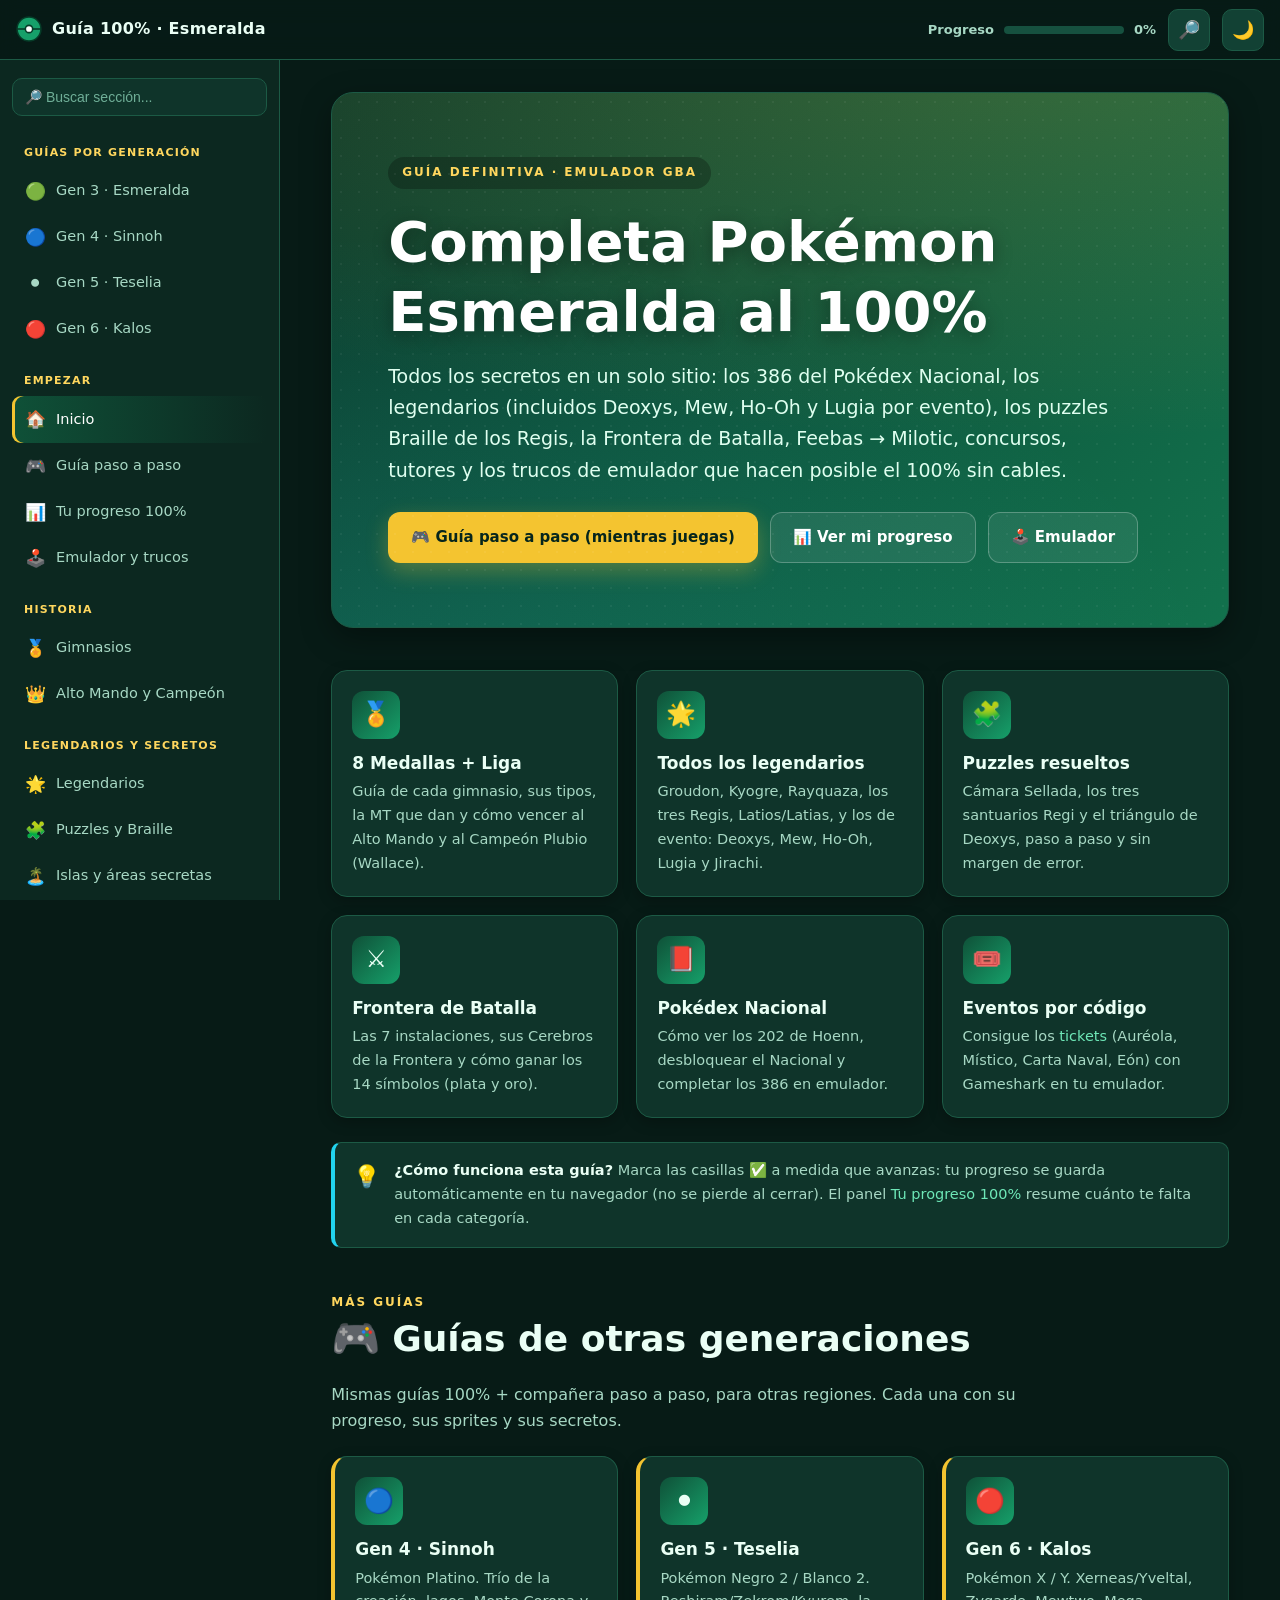
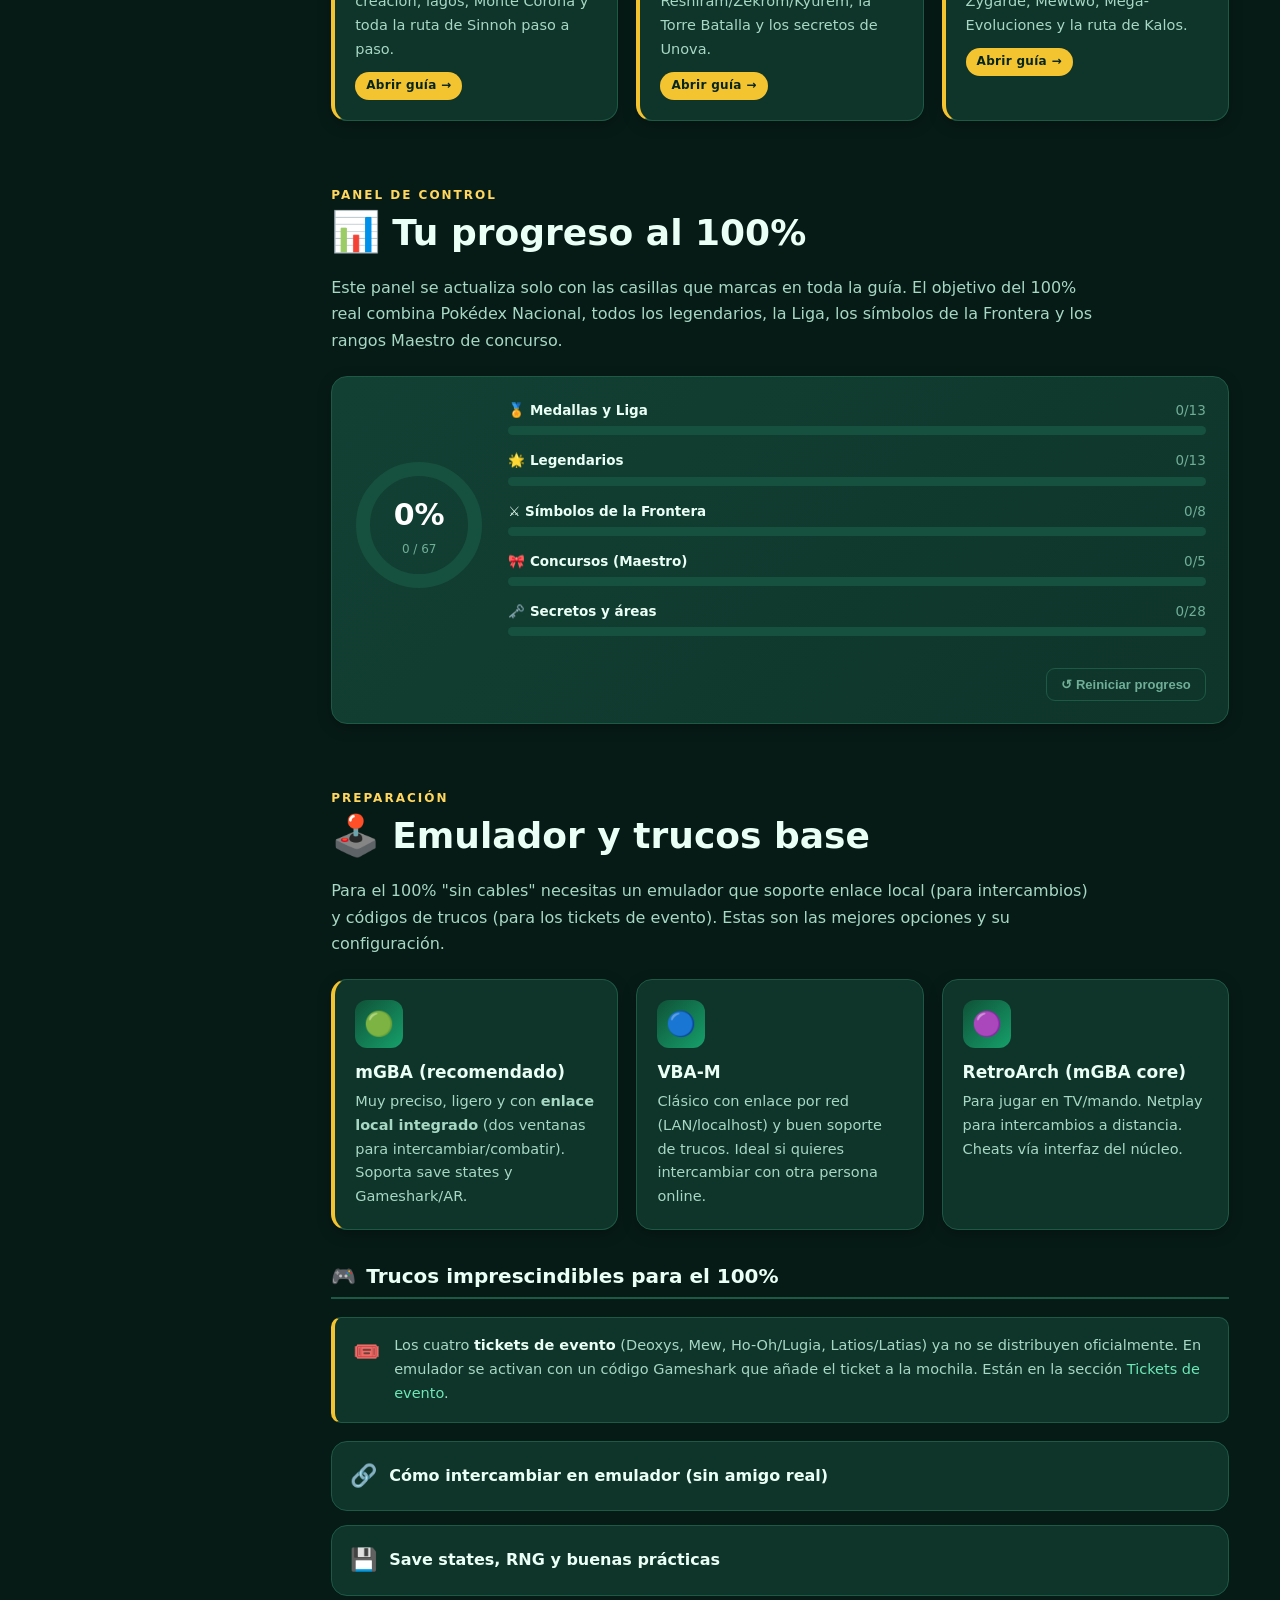
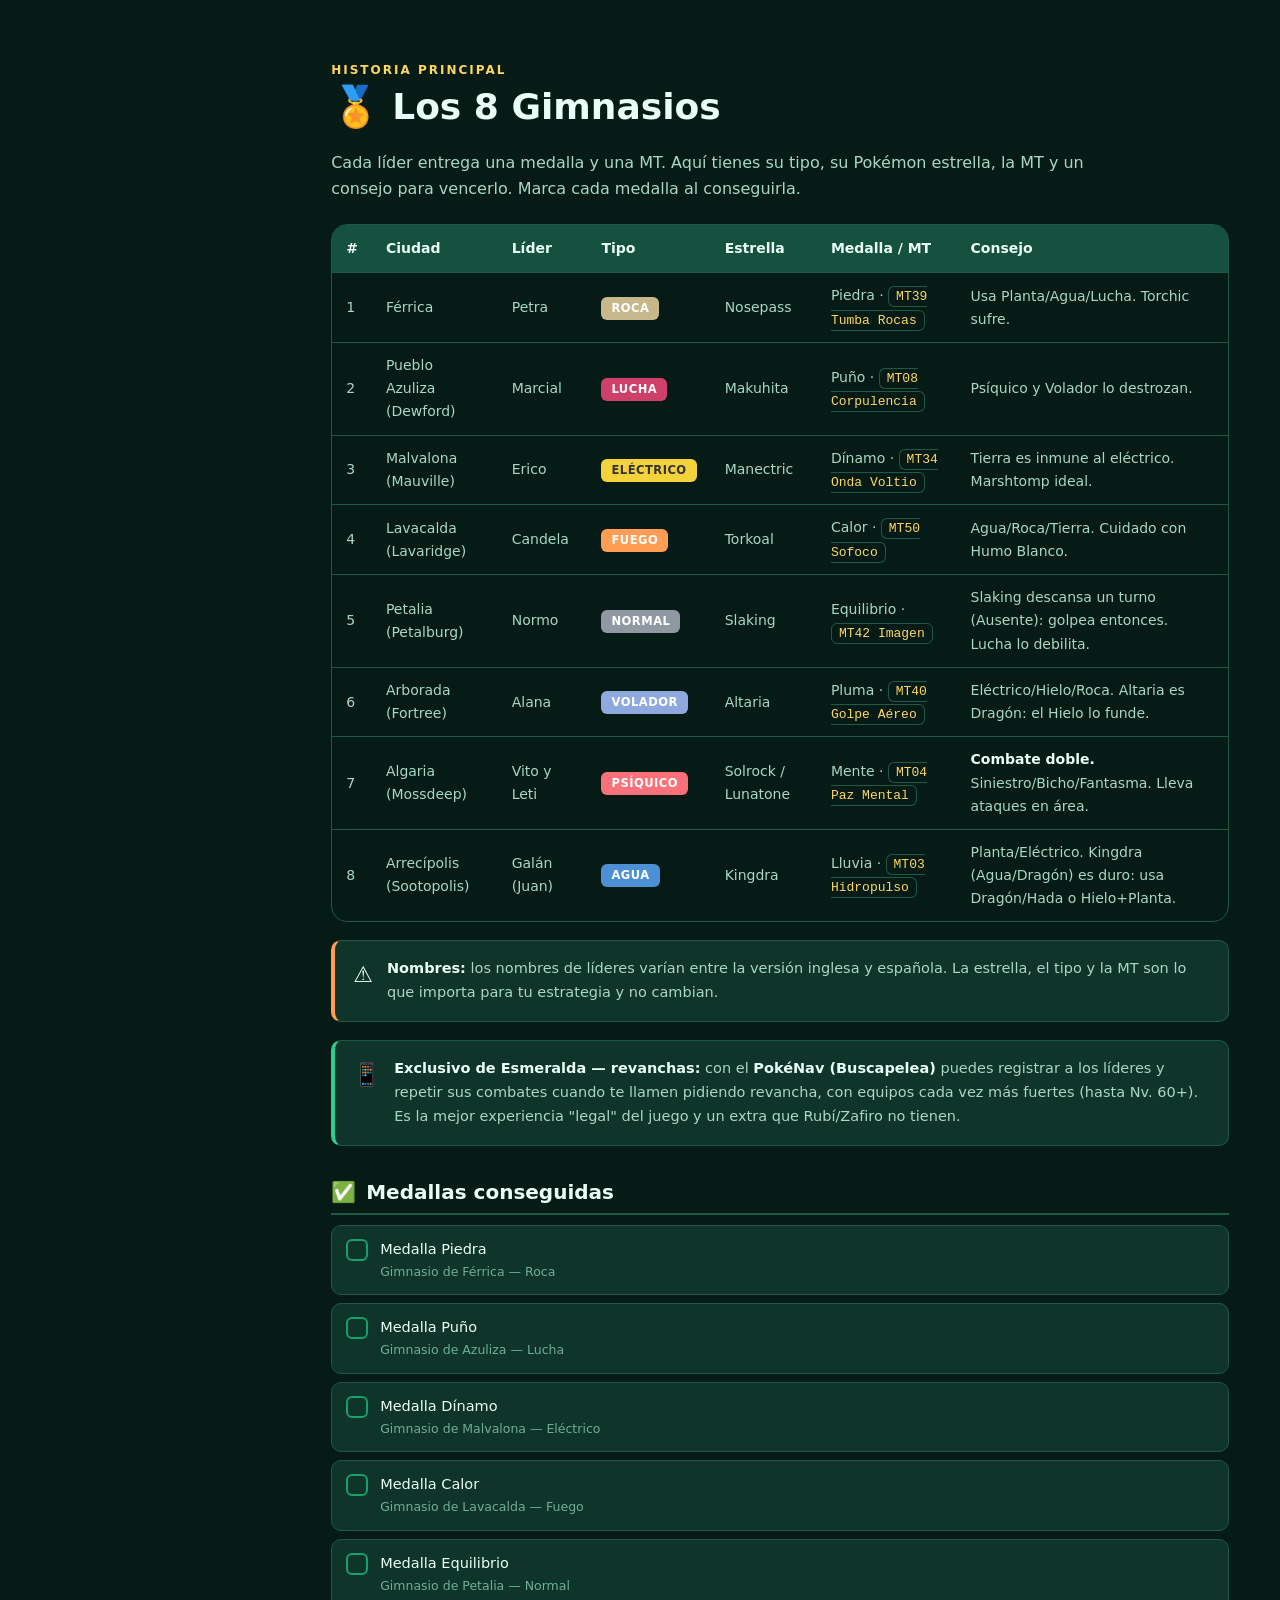
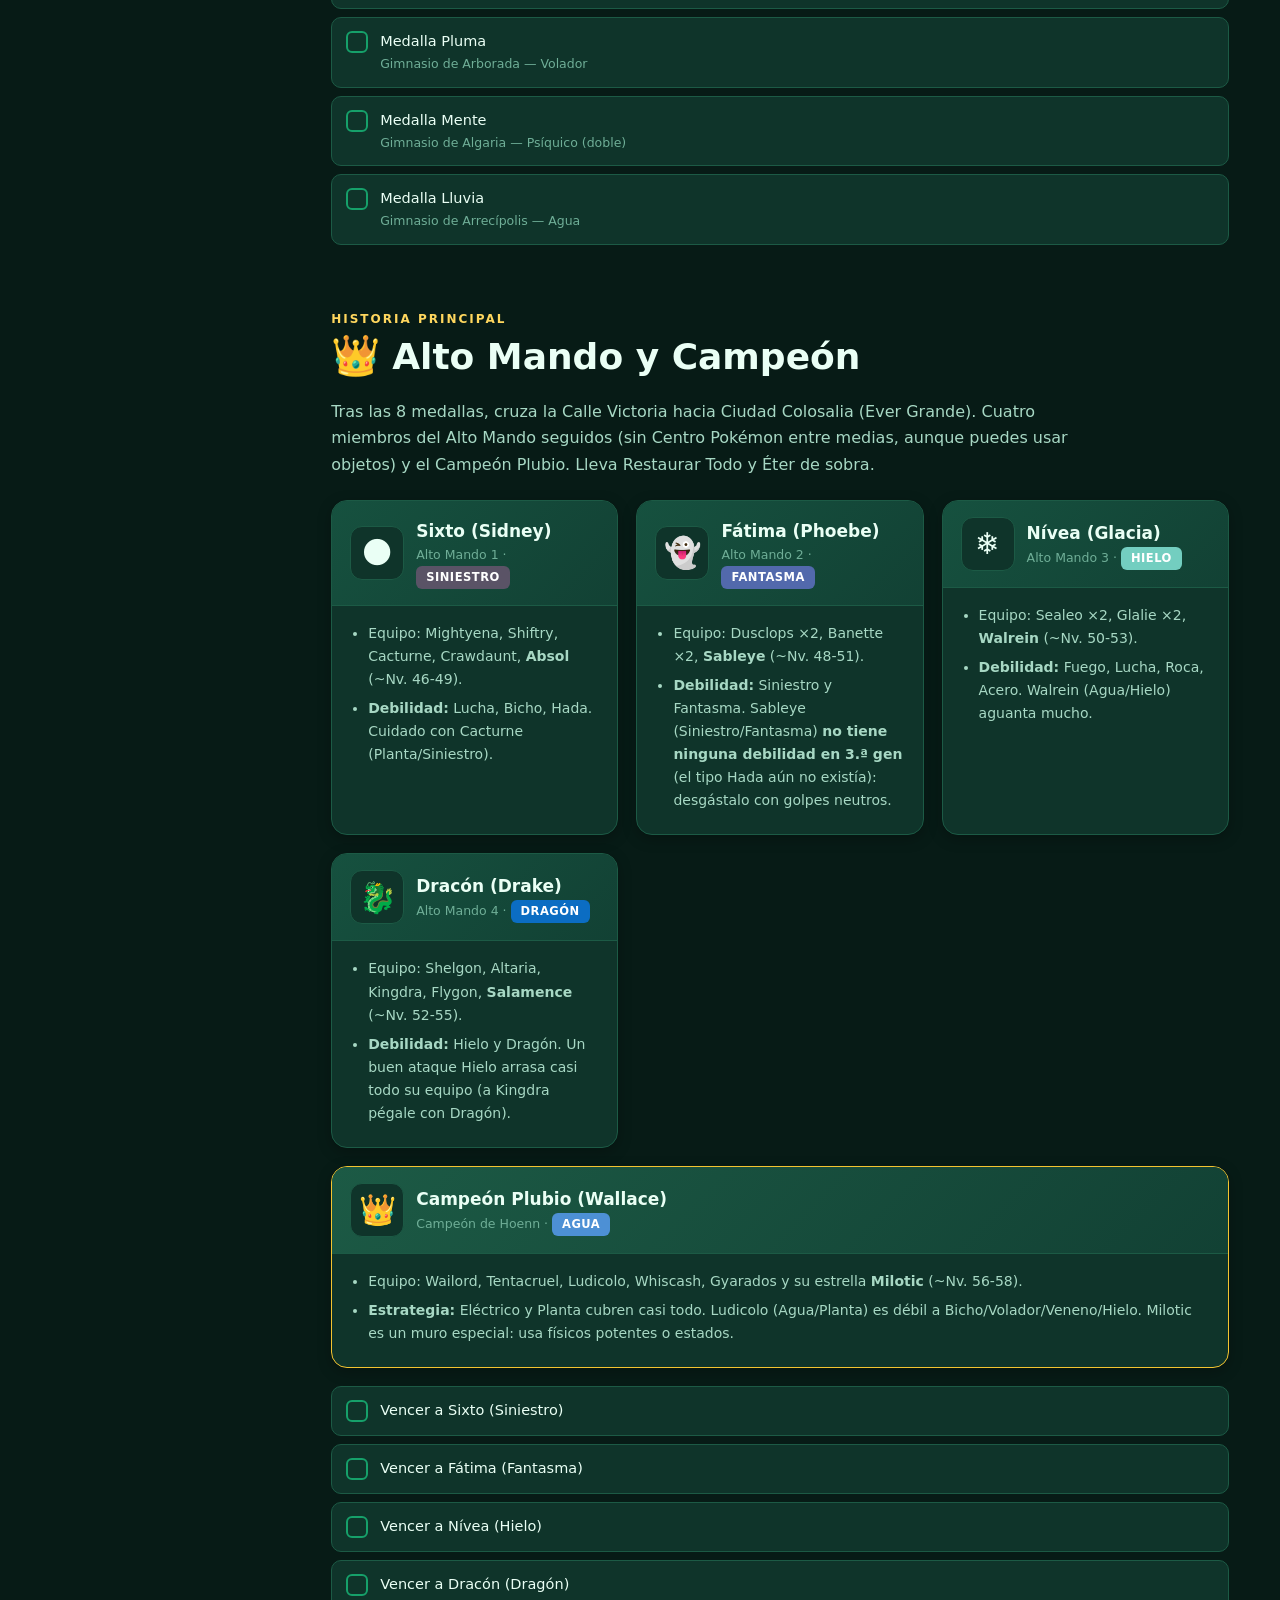
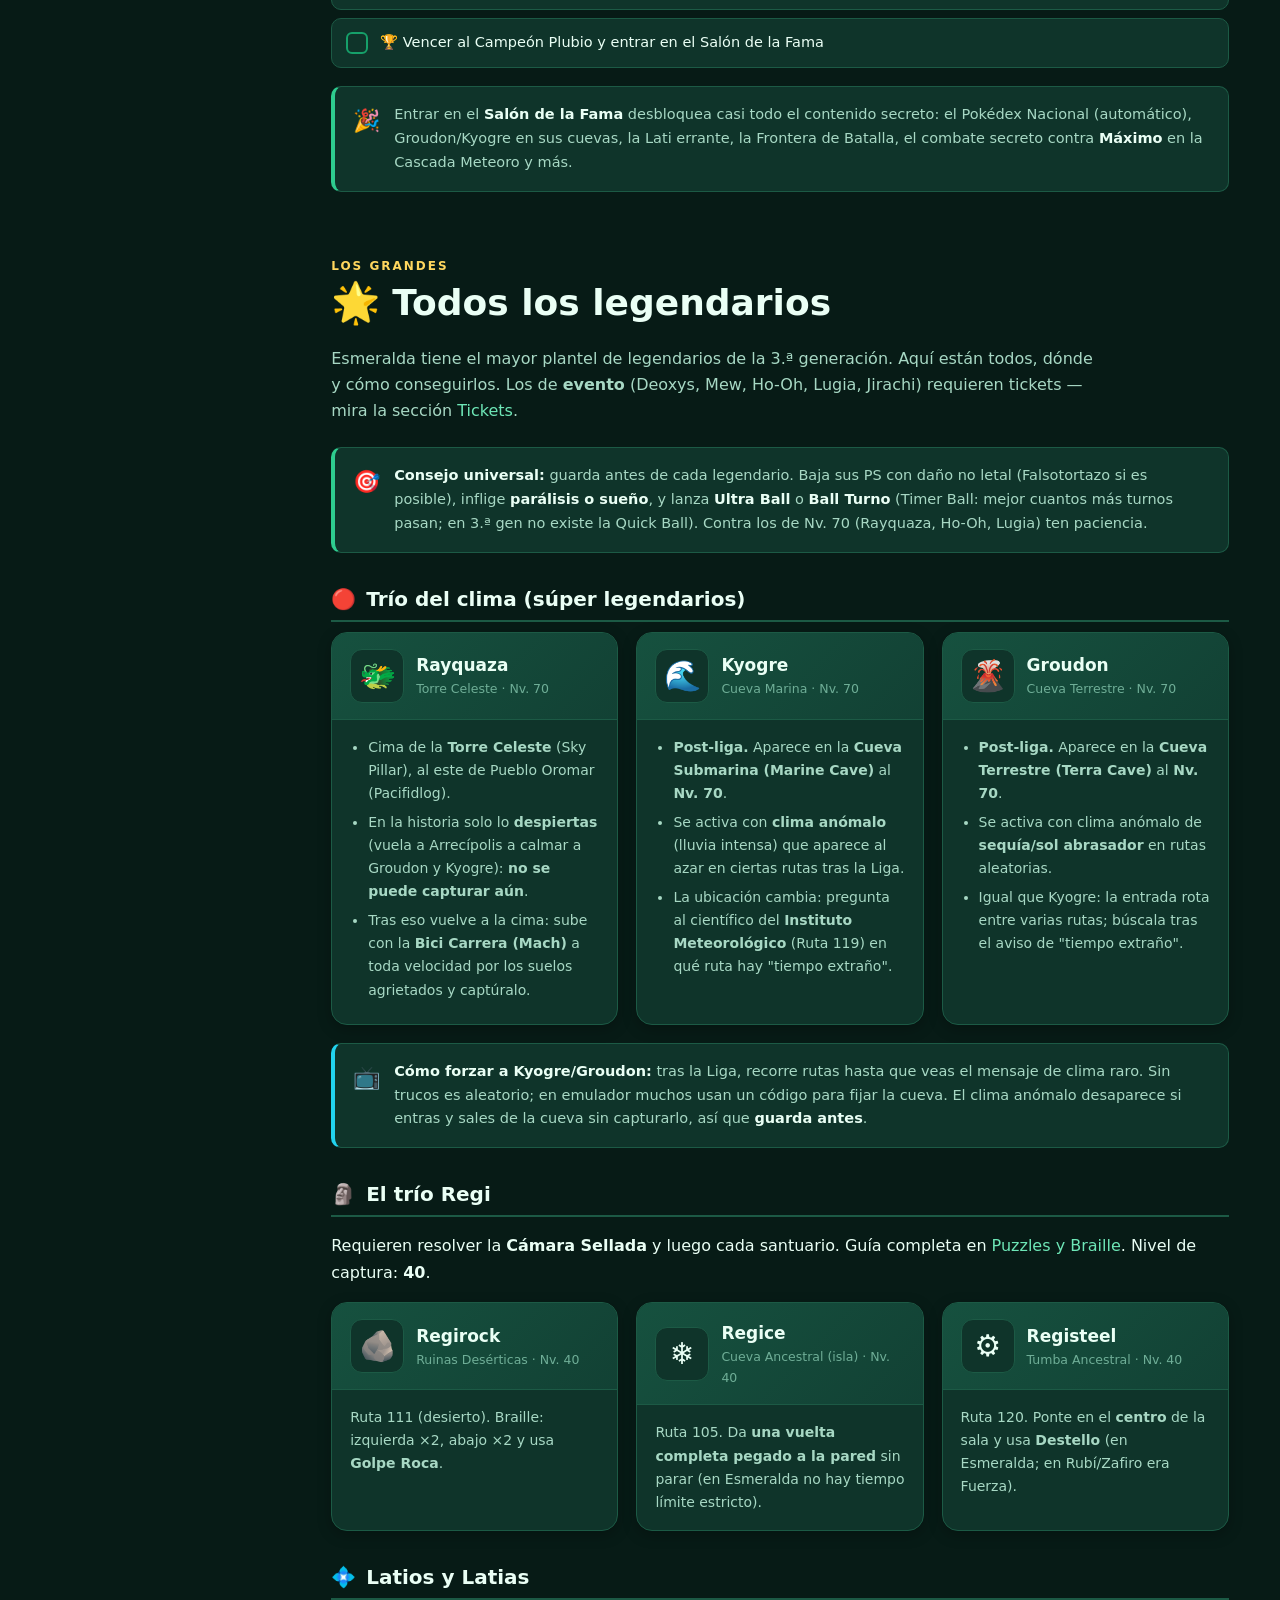
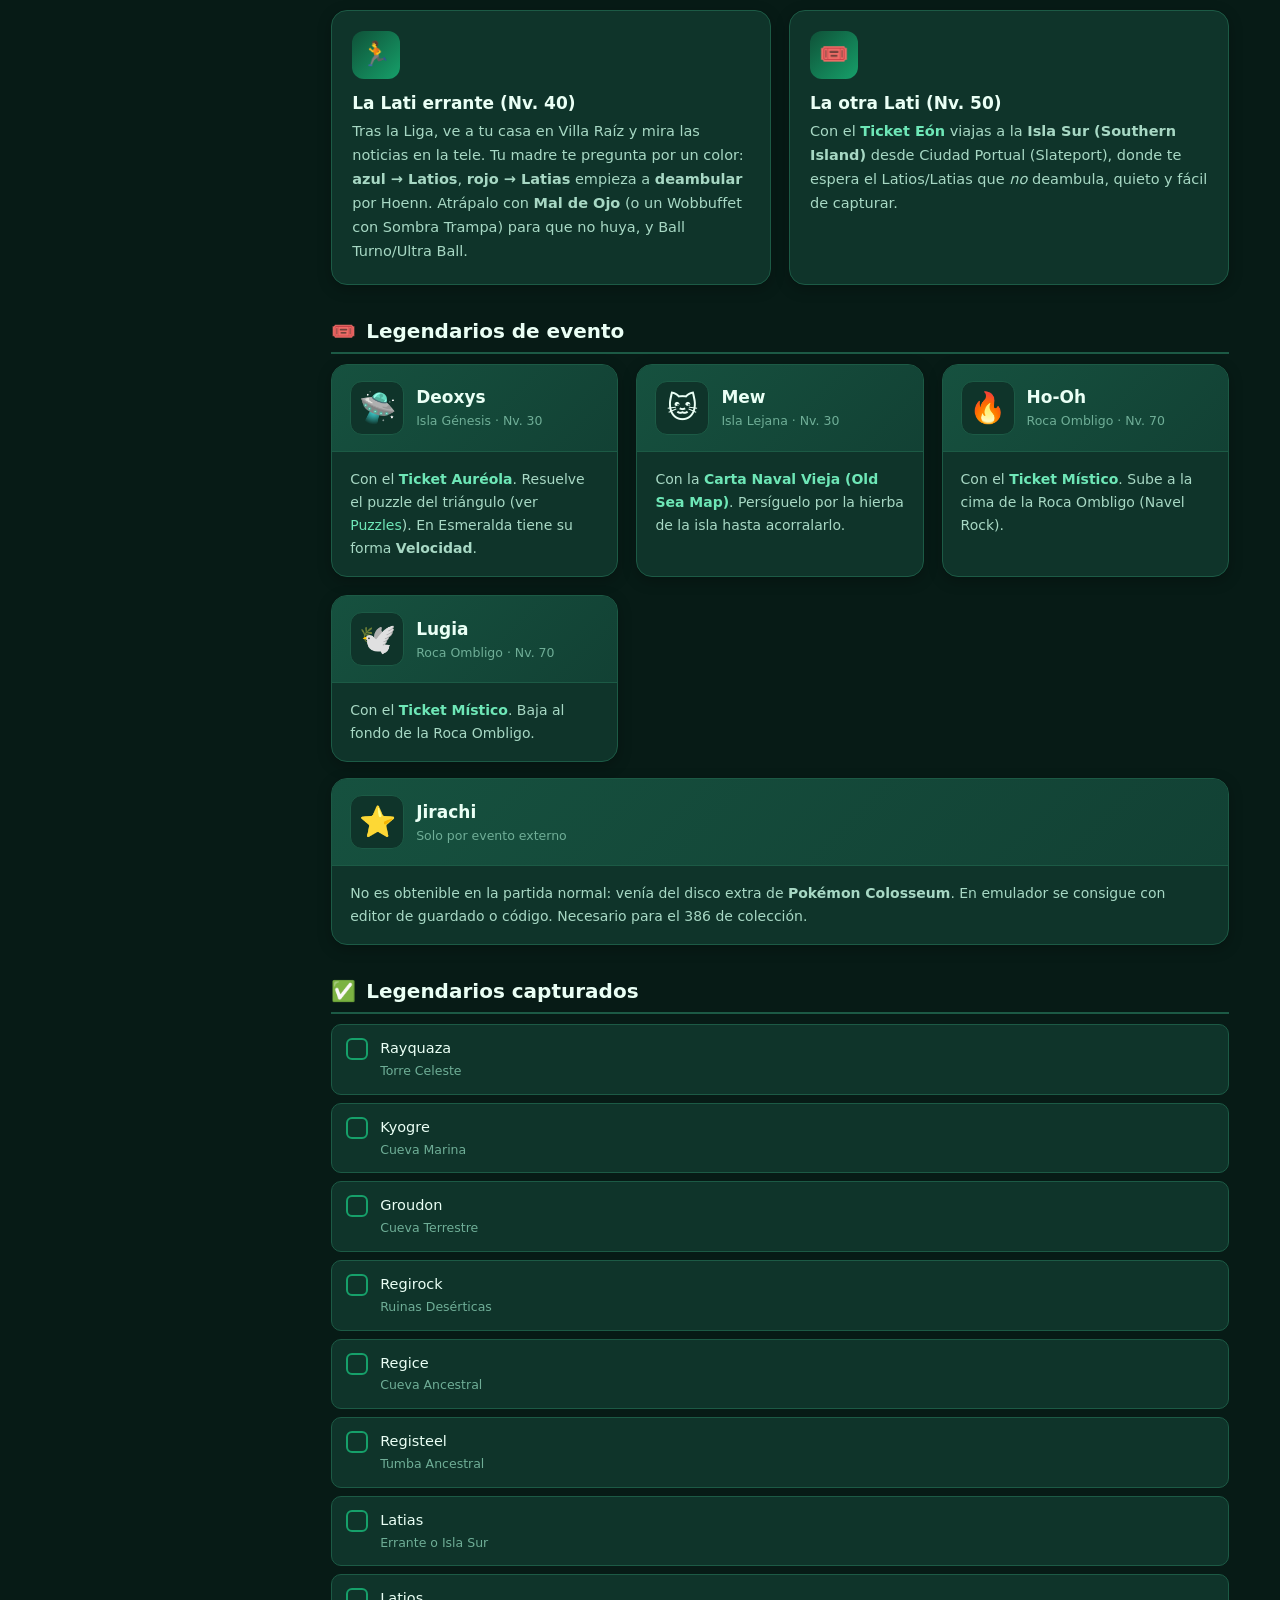
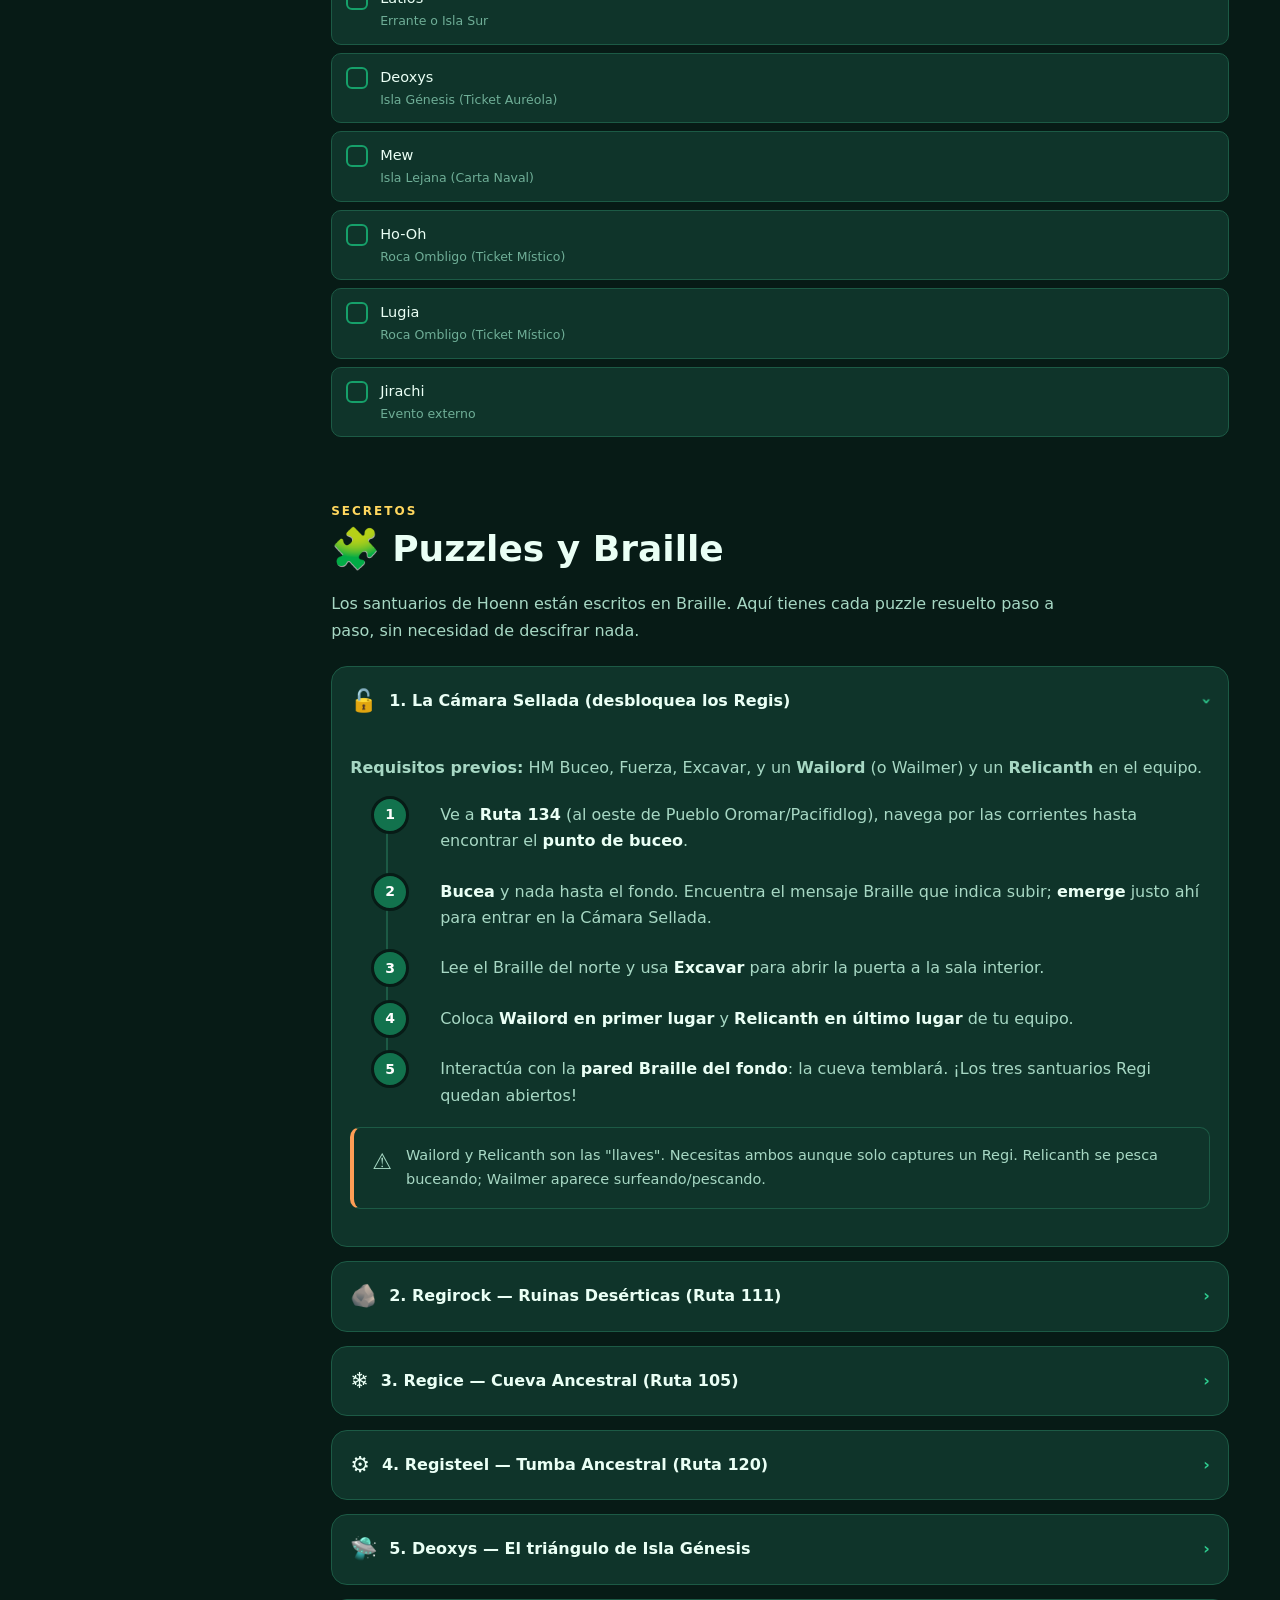
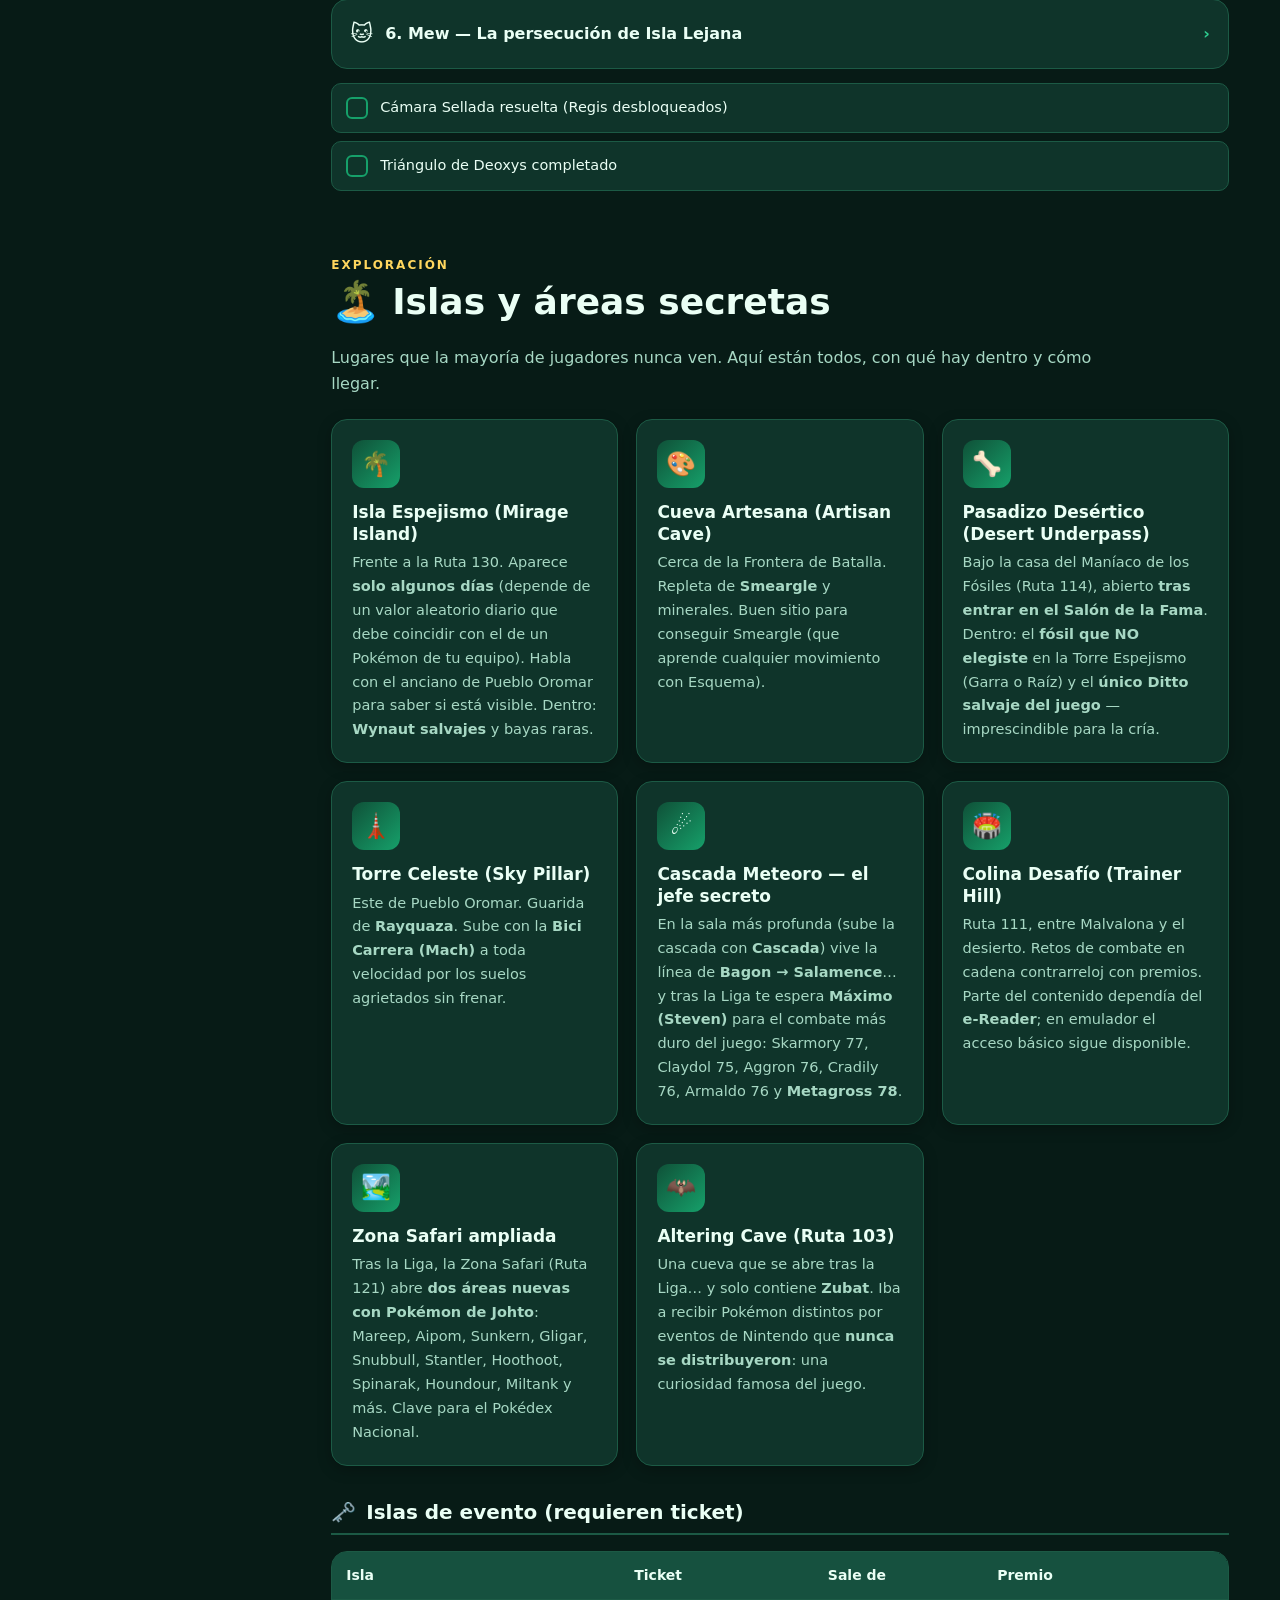
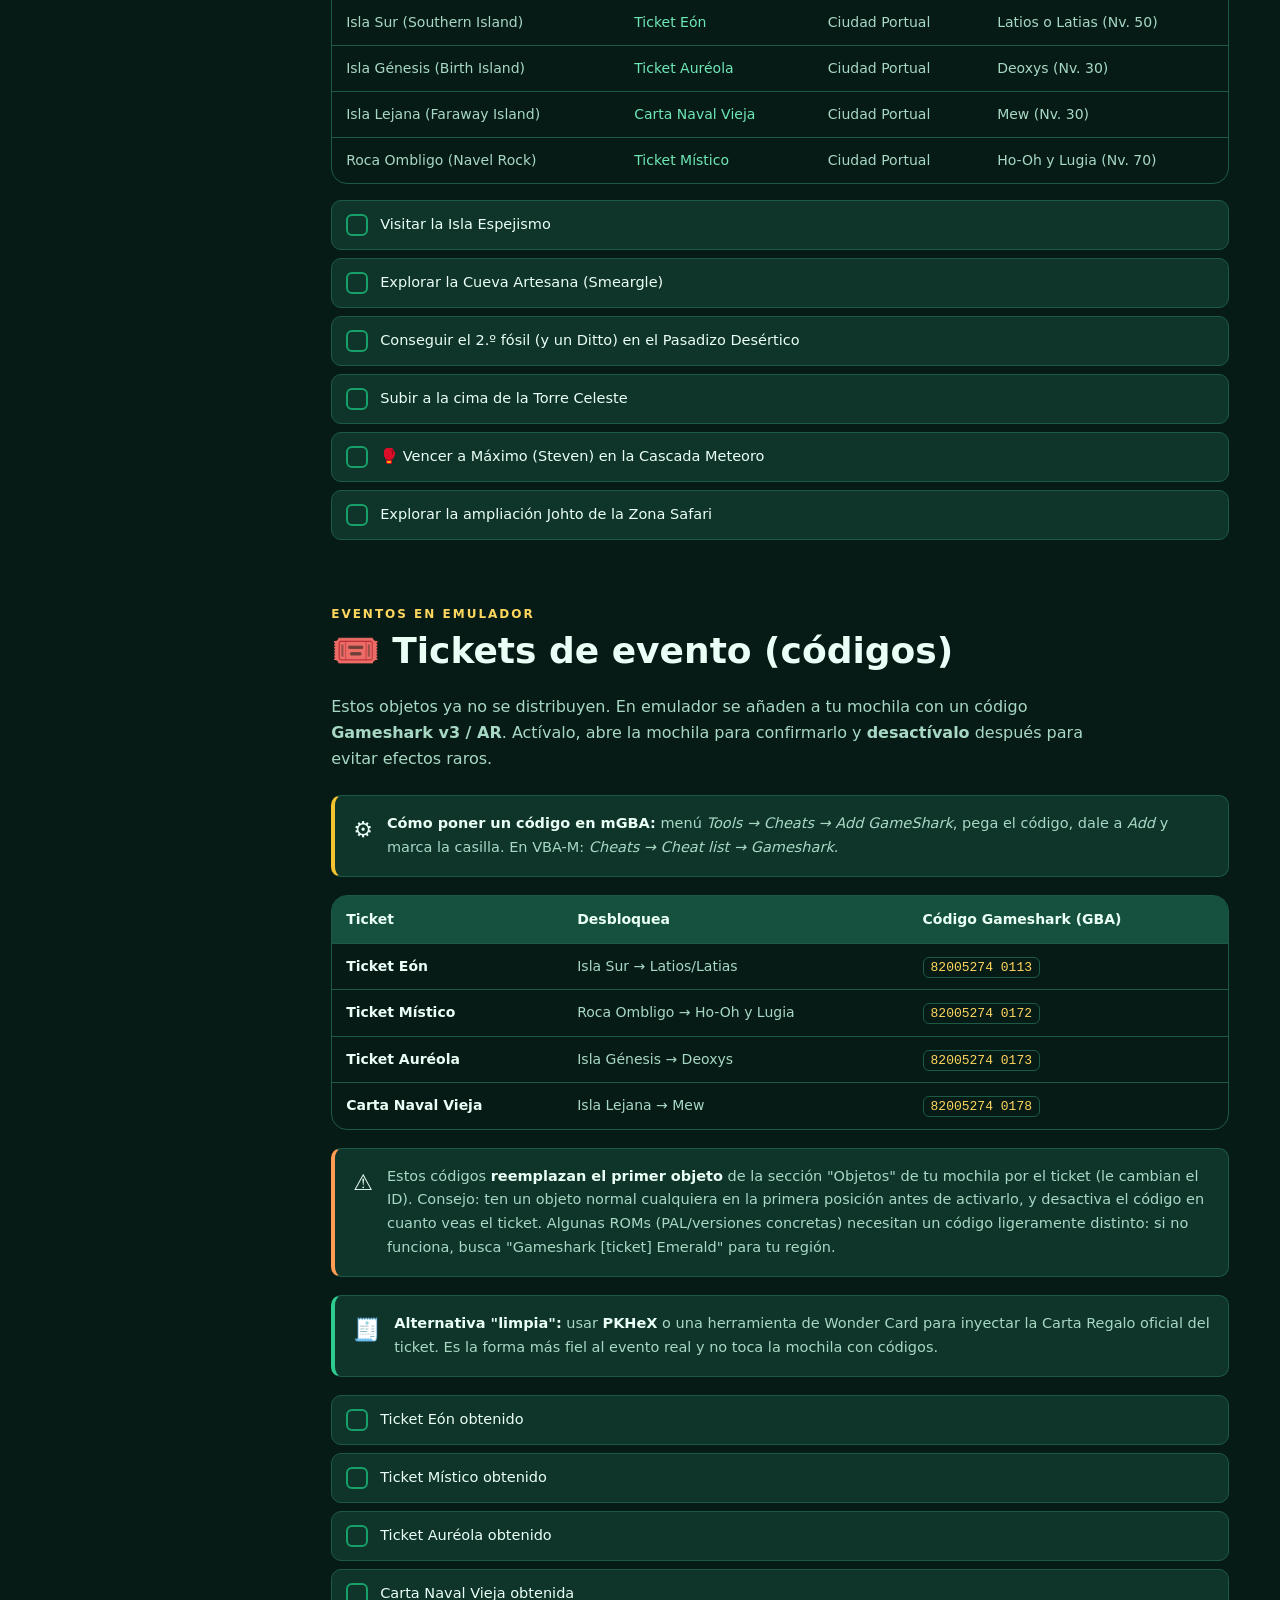
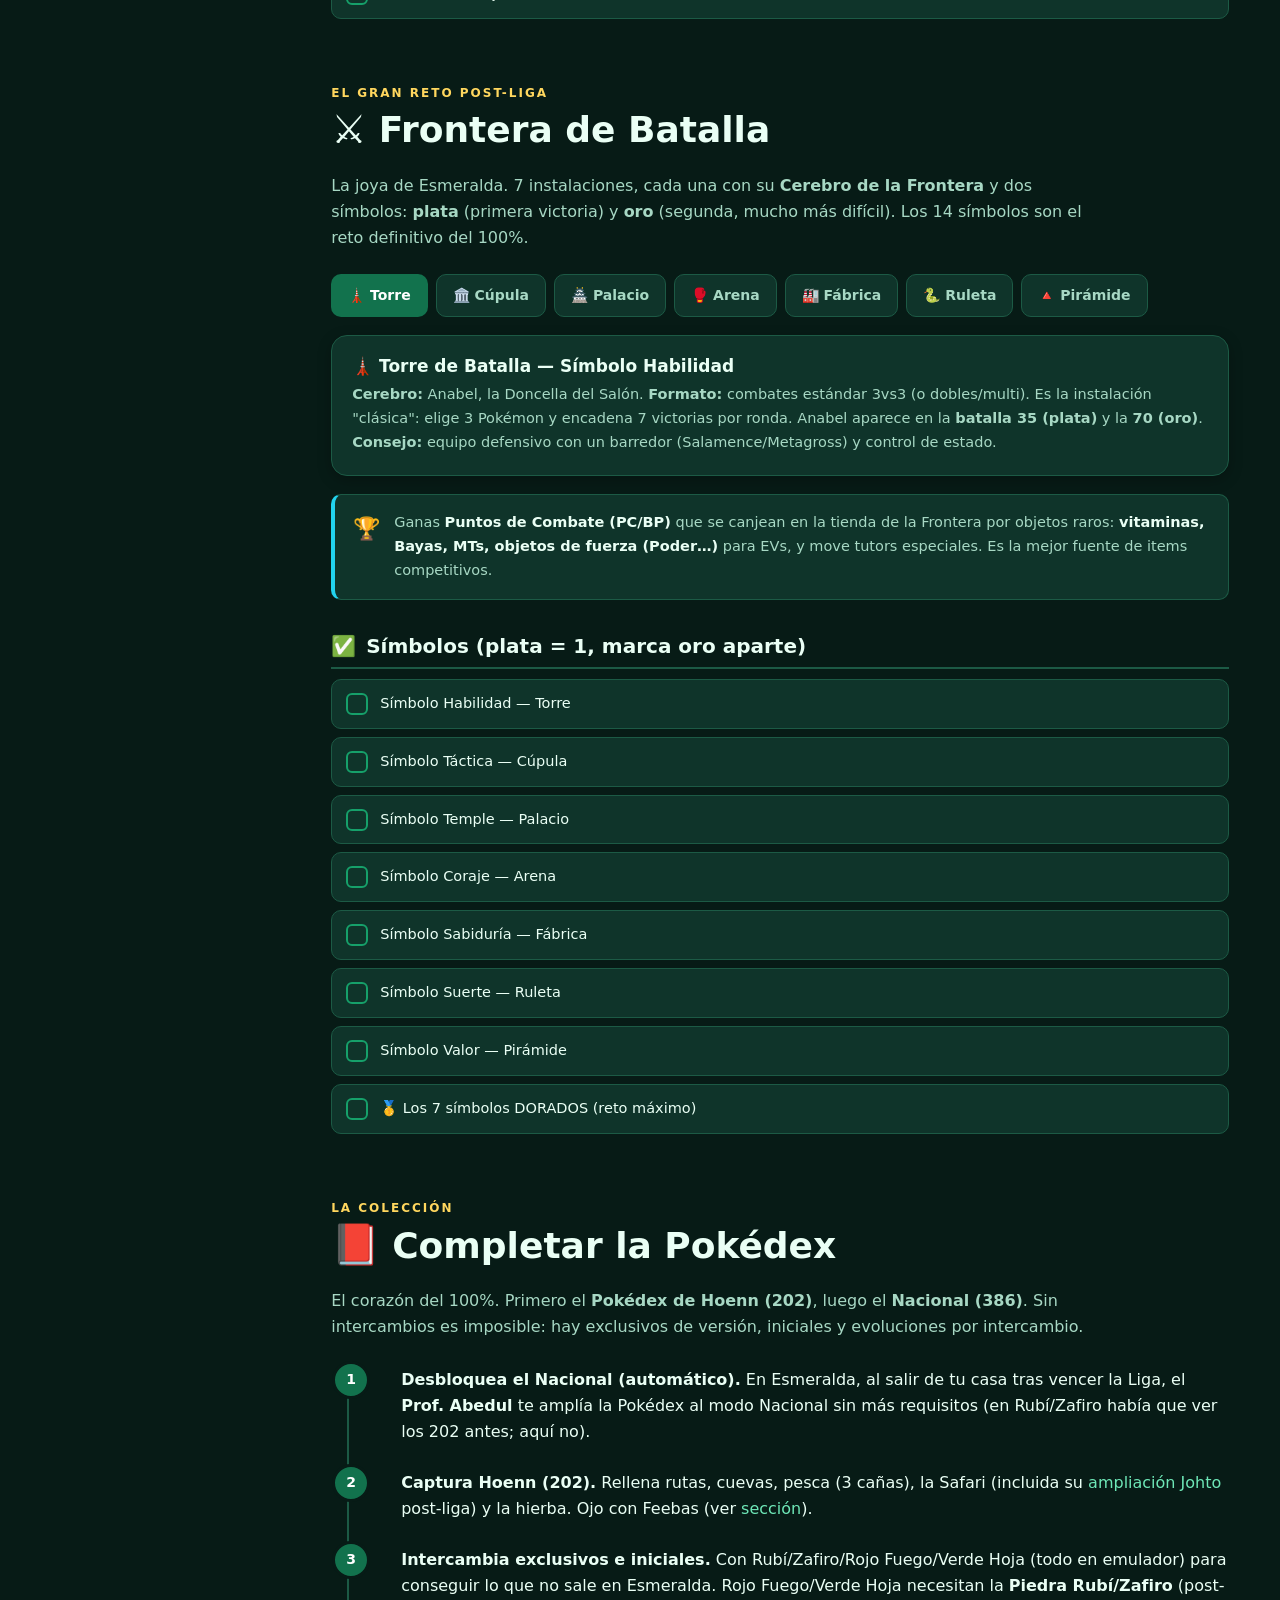
==== commit c954afe7: "Gen 3: revisión completa de contenido + mejoras globales Correcciones de datos (verificadas con Bulb" ====
--- a/index.html
+++ b/index.html
@@ -5,6 +5,11 @@
   <meta name="viewport" content="width=device-width, initial-scale=1">
   <title>Guía 100% Pokémon Esmeralda · Todos los secretos</title>
   <meta name="description" content="Guía completa e interactiva para completar Pokémon Esmeralda al 100% en emulador: legendarios, puzzles, islas secretas, Frontera de Batalla, Pokédex, Feebas, concursos y trucos.">
+  <meta name="theme-color" content="#071b16">
+  <meta property="og:type" content="website">
+  <meta property="og:locale" content="es_ES">
+  <meta property="og:title" content="Guía 100% Pokémon Esmeralda · Todos los secretos">
+  <meta property="og:description" content="Los 386 del Pokédex, todos los legendarios, puzzles Braille resueltos, Frontera de Batalla, Feebas → Milotic y trucos de emulador. Con seguimiento de progreso.">
   <link rel="preconnect" href="https://fonts.googleapis.com">
   <link rel="stylesheet" href="assets/css/style.css">
   <link rel="icon" href="data:image/svg+xml,%3Csvg xmlns='http://www.w3.org/2000/svg' viewBox='0 0 100 100'%3E%3Ccircle cx='50' cy='50' r='46' fill='%2316a06a' stroke='%23063c28' stroke-width='6'/%3E%3Cpath d='M4 50h92' stroke='%23063c28' stroke-width='6'/%3E%3Ccircle cx='50' cy='50' r='14' fill='%23fff' stroke='%23063c28' stroke-width='6'/%3E%3C/svg%3E">
@@ -70,7 +75,7 @@
         <div class="nav-group__title">Coleccionables</div>
         <a class="nav-link" href="#mtmo"><span class="emo">💿</span> MTs y MOs</a>
         <a class="nav-link" href="#tutores"><span class="emo">🎓</span> Tutores de movimientos</a>
-        <a class="nav-link" href="#concursos"><span class="emo">🎀</span> Concursos y Pokoblocks</a>
+        <a class="nav-link" href="#concursos"><span class="emo">🎀</span> Concursos y Pokécubos</a>
         <a class="nav-link" href="#bases"><span class="emo">🏕️</span> Bases y bayas</a>
         <a class="nav-link" href="#objetos"><span class="emo">💎</span> Objetos raros</a>
       </div>
@@ -99,7 +104,7 @@
       </div>
 
       <div class="grid grid--3">
-        <div class="card"><div class="card__icon">🏅</div><h4>8 Medallas + Liga</h4><p>Guía de cada gimnasio, sus tipos, la MT que dan y cómo vencer al Alto Mando y a la Campeona Alana.</p></div>
+        <div class="card"><div class="card__icon">🏅</div><h4>8 Medallas + Liga</h4><p>Guía de cada gimnasio, sus tipos, la MT que dan y cómo vencer al Alto Mando y al Campeón Plubio (Wallace).</p></div>
         <div class="card"><div class="card__icon">🌟</div><h4>Todos los legendarios</h4><p>Groudon, Kyogre, Rayquaza, los tres Regis, Latios/Latias, y los de evento: Deoxys, Mew, Ho-Oh, Lugia y Jirachi.</p></div>
         <div class="card"><div class="card__icon">🧩</div><h4>Puzzles resueltos</h4><p>Cámara Sellada, los tres santuarios Regi y el triángulo de Deoxys, paso a paso y sin margen de error.</p></div>
         <div class="card"><div class="card__icon">⚔️</div><h4>Frontera de Batalla</h4><p>Las 7 instalaciones, sus Cerebros de la Frontera y cómo ganar los 14 símbolos (plata y oro).</p></div>
@@ -208,7 +213,7 @@
             <li>Abre <b>dos instancias</b> de mGBA (o usa File → New multiplayer). Carga Esmeralda en una y otra ROM de 3.ª gen (Ruby/Zafiro/Rojo Fuego/Verde Hoja) en la otra.</li>
             <li>Ambas partidas deben tener el <b>Pokédex Nacional</b> desbloqueado para poder intercambiar entre Hoenn y Kanto.</li>
             <li>Ve al <b>Club de Intercambio</b> (2.ª planta de cualquier Centro Pokémon) en ambas y confirma. mGBA sincroniza las ventanas automáticamente.</li>
-            <li>Las <b>evoluciones por intercambio</b> (Kadabra→Alakazam, Machoke→Machamp, Graveler→Golem, Haunter→Gengar, Boldore/etc.) se completan al recibir al Pokémon.</li>
+            <li>Las <b>evoluciones por intercambio</b> (Kadabra→Alakazam, Machoke→Machamp, Graveler→Golem, Haunter→Gengar; y con objeto: Onix→Steelix, Seadra→Kingdra, Scyther→Scizor, Clamperl→Huntail/Gorebyss…) se completan al recibir al Pokémon.</li>
           </ol>
           <div class="callout callout--tip"><span class="emo">✅</span><p>Alternativa rápida: usar un editor de guardado (PKHeX) para inyectar los exclusivos. Es "100% de colección" pero no cuenta como capturado legítimamente; decídelo según tu objetivo personal.</p></div>
         </div></div>
@@ -239,11 +244,11 @@
         <table>
           <thead><tr><th>#</th><th>Ciudad</th><th>Líder</th><th>Tipo</th><th>Estrella</th><th>Medalla / MT</th><th>Consejo</th></tr></thead>
           <tbody>
-            <tr><td>1</td><td>Férrica</td><td>Petra</td><td><span class="type t-roca">Roca</span></td><td>Nosepass</td><td>Piedra · <span class="code">MT39 Bola Roca</span></td><td>Usa Planta/Agua/Lucha. Torchic sufre.</td></tr>
+            <tr><td>1</td><td>Férrica</td><td>Petra</td><td><span class="type t-roca">Roca</span></td><td>Nosepass</td><td>Piedra · <span class="code">MT39 Tumba Rocas</span></td><td>Usa Planta/Agua/Lucha. Torchic sufre.</td></tr>
             <tr><td>2</td><td>Pueblo Azuliza (Dewford)</td><td>Marcial</td><td><span class="type t-lucha">Lucha</span></td><td>Makuhita</td><td>Puño · <span class="code">MT08 Corpulencia</span></td><td>Psíquico y Volador lo destrozan.</td></tr>
             <tr><td>3</td><td>Malvalona (Mauville)</td><td>Erico</td><td><span class="type t-electrico">Eléctrico</span></td><td>Manectric</td><td>Dínamo · <span class="code">MT34 Onda Voltio</span></td><td>Tierra es inmune al eléctrico. Marshtomp ideal.</td></tr>
             <tr><td>4</td><td>Lavacalda (Lavaridge)</td><td>Candela</td><td><span class="type t-fuego">Fuego</span></td><td>Torkoal</td><td>Calor · <span class="code">MT50 Sofoco</span></td><td>Agua/Roca/Tierra. Cuidado con Humo Blanco.</td></tr>
-            <tr><td>5</td><td>Petalia (Petalburg)</td><td>Normo</td><td><span class="type t-normal">Normal</span></td><td>Slaking</td><td>Equilibrio · <span class="code">MT42 Cara Susto</span></td><td>Slaking descansa un turno (Ausente): golpea entonces. Lucha lo debilita.</td></tr>
+            <tr><td>5</td><td>Petalia (Petalburg)</td><td>Normo</td><td><span class="type t-normal">Normal</span></td><td>Slaking</td><td>Equilibrio · <span class="code">MT42 Imagen</span></td><td>Slaking descansa un turno (Ausente): golpea entonces. Lucha lo debilita.</td></tr>
             <tr><td>6</td><td>Arborada (Fortree)</td><td>Alana</td><td><span class="type t-volador">Volador</span></td><td>Altaria</td><td>Pluma · <span class="code">MT40 Golpe Aéreo</span></td><td>Eléctrico/Hielo/Roca. Altaria es Dragón: el Hielo lo funde.</td></tr>
             <tr><td>7</td><td>Algaria (Mossdeep)</td><td>Vito y Leti</td><td><span class="type t-psiquico">Psíquico</span></td><td>Solrock / Lunatone</td><td>Mente · <span class="code">MT04 Paz Mental</span></td><td><b>Combate doble.</b> Siniestro/Bicho/Fantasma. Lleva ataques en área.</td></tr>
             <tr><td>8</td><td>Arrecípolis (Sootopolis)</td><td>Galán (Juan)</td><td><span class="type t-agua">Agua</span></td><td>Kingdra</td><td>Lluvia · <span class="code">MT03 Hidropulso</span></td><td>Planta/Eléctrico. Kingdra (Agua/Dragón) es duro: usa Dragón/Hada o Hielo+Planta.</td></tr>
@@ -252,6 +257,8 @@
       </div>
 
       <div class="callout callout--warn"><span class="emo">⚠️</span><p><b>Nombres:</b> los nombres de líderes varían entre la versión inglesa y española. La estrella, el tipo y la MT son lo que importa para tu estrategia y no cambian.</p></div>
+
+      <div class="callout callout--tip"><span class="emo">📱</span><p><b>Exclusivo de Esmeralda — revanchas:</b> con el <b>PokéNav (Buscapelea)</b> puedes registrar a los líderes y repetir sus combates cuando te llamen pidiendo revancha, con equipos cada vez más fuertes (hasta Nv. 60+). Es la mejor experiencia "legal" del juego y un extra que Rubí/Zafiro no tienen.</p></div>
 
       <h3><span class="emo">✅</span> Medallas conseguidas</h3>
       <ul class="checklist">
@@ -270,8 +277,8 @@
     <section id="liga" class="section">
       <div class="section__head">
         <span class="section__kicker">Historia principal</span>
-        <h2><span class="emo">👑</span> Alto Mando y Campeona</h2>
-        <p class="section__intro">Tras las 8 medallas, cruza el Camino Victoria hacia Ciudad Calagua. Cuatro miembros del Alto Mando seguidos (sin curar entre ellos) y la Campeona Alana. Lleva Restaurar Todo y Restaurar de sobra.</p>
+        <h2><span class="emo">👑</span> Alto Mando y Campeón</h2>
+        <p class="section__intro">Tras las 8 medallas, cruza la Calle Victoria hacia Ciudad Colosalia (Ever Grande). Cuatro miembros del Alto Mando seguidos (sin Centro Pokémon entre medias, aunque puedes usar objetos) y el Campeón Plubio. Lleva Restaurar Todo y Éter de sobra.</p>
       </div>
 
       <div class="grid grid--2">
@@ -281,20 +288,20 @@
         </div>
         <div class="mon-card">
           <div class="mon-card__head"><div class="mon-card__sprite">👻</div><div><div class="mon-card__name">Fátima (Phoebe)</div><div class="mon-card__loc">Alto Mando 2 · <span class="type t-fantasma">Fantasma</span></div></div></div>
-          <div class="mon-card__body"><ul><li>Equipo: Dusclops ×2, Banette ×2, <b>Sableye</b> (~Nv. 48-50).</li><li><b>Debilidad:</b> Siniestro y Fantasma. Sableye (Siniestro/Fantasma) no tiene debilidades salvo Hada.</li></ul></div>
+          <div class="mon-card__body"><ul><li>Equipo: Dusclops ×2, Banette ×2, <b>Sableye</b> (~Nv. 48-51).</li><li><b>Debilidad:</b> Siniestro y Fantasma. Sableye (Siniestro/Fantasma) <b>no tiene ninguna debilidad en 3.ª gen</b> (el tipo Hada aún no existía): desgástalo con golpes neutros.</li></ul></div>
         </div>
         <div class="mon-card">
-          <div class="mon-card__head"><div class="mon-card__sprite">❄️</div><div><div class="mon-card__name">Glacia</div><div class="mon-card__loc">Alto Mando 3 · <span class="type t-hielo">Hielo</span></div></div></div>
+          <div class="mon-card__head"><div class="mon-card__sprite">❄️</div><div><div class="mon-card__name">Nívea (Glacia)</div><div class="mon-card__loc">Alto Mando 3 · <span class="type t-hielo">Hielo</span></div></div></div>
           <div class="mon-card__body"><ul><li>Equipo: Sealeo ×2, Glalie ×2, <b>Walrein</b> (~Nv. 50-53).</li><li><b>Debilidad:</b> Fuego, Lucha, Roca, Acero. Walrein (Agua/Hielo) aguanta mucho.</li></ul></div>
         </div>
         <div class="mon-card">
           <div class="mon-card__head"><div class="mon-card__sprite">🐉</div><div><div class="mon-card__name">Dracón (Drake)</div><div class="mon-card__loc">Alto Mando 4 · <span class="type t-dragon">Dragón</span></div></div></div>
-          <div class="mon-card__body"><ul><li>Equipo: Shelgon, Altaria, Kingdra, Flygon ×2, <b>Salamence</b> (~Nv. 52-55).</li><li><b>Debilidad:</b> Hielo y Dragón. Un buen ataque Hielo arrasa casi todo su equipo.</li></ul></div>
+          <div class="mon-card__body"><ul><li>Equipo: Shelgon, Altaria, Kingdra, Flygon, <b>Salamence</b> (~Nv. 52-55).</li><li><b>Debilidad:</b> Hielo y Dragón. Un buen ataque Hielo arrasa casi todo su equipo (a Kingdra pégale con Dragón).</li></ul></div>
         </div>
       </div>
 
       <div class="mon-card" style="margin-top:18px; border-color:var(--gold-500)">
-        <div class="mon-card__head" style="background:linear-gradient(135deg,#1c5a45,#124134)"><div class="mon-card__sprite">👑</div><div><div class="mon-card__name">Campeona Alana (Wallace)</div><div class="mon-card__loc">Campeona de Hoenn · <span class="type t-agua">Agua</span></div></div></div>
+        <div class="mon-card__head" style="background:linear-gradient(135deg,#1c5a45,#124134)"><div class="mon-card__sprite">👑</div><div><div class="mon-card__name">Campeón Plubio (Wallace)</div><div class="mon-card__loc">Campeón de Hoenn · <span class="type t-agua">Agua</span></div></div></div>
         <div class="mon-card__body"><ul>
           <li>Equipo: Wailord, Tentacruel, Ludicolo, Whiscash, Gyarados y su estrella <b>Milotic</b> (~Nv. 56-58).</li>
           <li><b>Estrategia:</b> Eléctrico y Planta cubren casi todo. Ludicolo (Agua/Planta) es débil a Bicho/Volador/Veneno/Hielo. Milotic es un muro especial: usa físicos potentes o estados.</li>
@@ -304,12 +311,12 @@
       <ul class="checklist" style="margin-top:18px">
         <li><label class="check-item" data-key="e4-1" data-cat="medallas"><input type="checkbox"><span class="box">✓</span><span class="label">Vencer a Sixto (Siniestro)</span></label></li>
         <li><label class="check-item" data-key="e4-2" data-cat="medallas"><input type="checkbox"><span class="box">✓</span><span class="label">Vencer a Fátima (Fantasma)</span></label></li>
-        <li><label class="check-item" data-key="e4-3" data-cat="medallas"><input type="checkbox"><span class="box">✓</span><span class="label">Vencer a Glacia (Hielo)</span></label></li>
+        <li><label class="check-item" data-key="e4-3" data-cat="medallas"><input type="checkbox"><span class="box">✓</span><span class="label">Vencer a Nívea (Hielo)</span></label></li>
         <li><label class="check-item" data-key="e4-4" data-cat="medallas"><input type="checkbox"><span class="box">✓</span><span class="label">Vencer a Dracón (Dragón)</span></label></li>
-        <li><label class="check-item" data-key="champ" data-cat="medallas"><input type="checkbox"><span class="box">✓</span><span class="label">🏆 Vencer a la Campeona Alana y entrar en el Salón de la Fama</span></label></li>
-      </ul>
-
-      <div class="callout callout--tip"><span class="emo">🎉</span><p>Entrar en el <b>Salón de la Fama</b> desbloquea gran parte del contenido secreto: el Pokédex Nacional (si viste los 202), Groudon/Kyogre en cuevas, la Lati que deambula, la Frontera de Batalla y más.</p></div>
+        <li><label class="check-item" data-key="champ" data-cat="medallas"><input type="checkbox"><span class="box">✓</span><span class="label">🏆 Vencer al Campeón Plubio y entrar en el Salón de la Fama</span></label></li>
+      </ul>
+
+      <div class="callout callout--tip"><span class="emo">🎉</span><p>Entrar en el <b>Salón de la Fama</b> desbloquea casi todo el contenido secreto: el Pokédex Nacional (automático), Groudon/Kyogre en sus cuevas, la Lati errante, la Frontera de Batalla, el combate secreto contra <b>Máximo</b> en la Cascada Meteoro y más.</p></div>
     </section>
 
     <!-- ============ LEGENDARIOS ============ -->
@@ -326,15 +333,15 @@
       <div class="grid grid--3">
         <div class="mon-card">
           <div class="mon-card__head"><div class="mon-card__sprite">🐲</div><div><div class="mon-card__name">Rayquaza</div><div class="mon-card__loc">Torre Celeste · Nv. 70</div></div></div>
-          <div class="mon-card__body"><ul><li>Cima de la <b>Torre Celeste</b> (Sky Pillar), al este de Pueblo Oromar (Pacifidlog).</li><li>Sube con la <b>Bici de Carreras</b> por los suelos que se rompen (el puzzle de la bici).</li><li>Es parte de la historia: lo necesitas para calmar a Groudon y Kyogre en Arrecípolis.</li></ul></div>
+          <div class="mon-card__body"><ul><li>Cima de la <b>Torre Celeste</b> (Sky Pillar), al este de Pueblo Oromar (Pacifidlog).</li><li>En la historia solo lo <b>despiertas</b> (vuela a Arrecípolis a calmar a Groudon y Kyogre): <b>no se puede capturar aún</b>.</li><li>Tras eso vuelve a la cima: sube con la <b>Bici Carrera (Mach)</b> a toda velocidad por los suelos agrietados y captúralo.</li></ul></div>
         </div>
         <div class="mon-card">
-          <div class="mon-card__head"><div class="mon-card__sprite">🌊</div><div><div class="mon-card__name">Kyogre</div><div class="mon-card__loc">Cueva Marina · Nv. 42</div></div></div>
-          <div class="mon-card__body"><ul><li><b>Post-liga.</b> Aparece en la <b>Cueva Submarina (Marine Cave)</b>.</li><li>Se activa provocando <b>clima anómalo</b> (lluvia intensa) que aparece al azar en ciertas rutas tras la Liga.</li><li>La ubicación de la cueva cambia; habla con el meteorólogo del Meteoritos/Ruta 119.</li></ul></div>
+          <div class="mon-card__head"><div class="mon-card__sprite">🌊</div><div><div class="mon-card__name">Kyogre</div><div class="mon-card__loc">Cueva Marina · Nv. 70</div></div></div>
+          <div class="mon-card__body"><ul><li><b>Post-liga.</b> Aparece en la <b>Cueva Submarina (Marine Cave)</b> al <b>Nv. 70</b>.</li><li>Se activa con <b>clima anómalo</b> (lluvia intensa) que aparece al azar en ciertas rutas tras la Liga.</li><li>La ubicación cambia: pregunta al científico del <b>Instituto Meteorológico</b> (Ruta 119) en qué ruta hay "tiempo extraño".</li></ul></div>
         </div>
         <div class="mon-card">
-          <div class="mon-card__head"><div class="mon-card__sprite">🌋</div><div><div class="mon-card__name">Groudon</div><div class="mon-card__loc">Cueva Terrestre · Nv. 42</div></div></div>
-          <div class="mon-card__body"><ul><li><b>Post-liga.</b> Aparece en la <b>Cueva Terrestre (Terra Cave)</b>.</li><li>Se activa con clima anómalo de <b>sequía/sol abrasador</b> en rutas aleatorias.</li><li>Igual que Kyogre: la entrada rota entre varias rutas; búscala tras el aviso de "tiempo extraño".</li></ul></div>
+          <div class="mon-card__head"><div class="mon-card__sprite">🌋</div><div><div class="mon-card__name">Groudon</div><div class="mon-card__loc">Cueva Terrestre · Nv. 70</div></div></div>
+          <div class="mon-card__body"><ul><li><b>Post-liga.</b> Aparece en la <b>Cueva Terrestre (Terra Cave)</b> al <b>Nv. 70</b>.</li><li>Se activa con clima anómalo de <b>sequía/sol abrasador</b> en rutas aleatorias.</li><li>Igual que Kyogre: la entrada rota entre varias rutas; búscala tras el aviso de "tiempo extraño".</li></ul></div>
         </div>
       </div>
       <div class="callout callout--info"><span class="emo">📺</span><p><b>Cómo forzar a Kyogre/Groudon:</b> tras la Liga, recorre rutas hasta que veas el mensaje de clima raro. Sin trucos es aleatorio; en emulador muchos usan un código para fijar la cueva. El clima anómalo desaparece si entras y sales de la cueva sin capturarlo, así que <b>guarda antes</b>.</p></div>
@@ -351,7 +358,7 @@
       <div class="grid grid--2">
         <div class="card">
           <div class="card__icon">🏃</div><h4>La Lati errante (Nv. 40)</h4>
-          <p>Tras la Liga, ve a tu casa en Villa Raíz y mira las noticias en la tele. Norman te pregunta por un color: <b>azul → Latios</b>, <b>rojo → Latias</b> empieza a <b>deambular</b> por Hoenn. Atrápalo con <b>Mal de Ojo</b> (o un Wobbuffet con Sombra Trampa) para que no huya, y Ball Turno/Ultra Ball.</p>
+          <p>Tras la Liga, ve a tu casa en Villa Raíz y mira las noticias en la tele. Tu madre te pregunta por un color: <b>azul → Latios</b>, <b>rojo → Latias</b> empieza a <b>deambular</b> por Hoenn. Atrápalo con <b>Mal de Ojo</b> (o un Wobbuffet con Sombra Trampa) para que no huya, y Ball Turno/Ultra Ball.</p>
         </div>
         <div class="card">
           <div class="card__icon">🎟️</div><h4>La otra Lati (Nv. 50)</h4>
@@ -438,11 +445,12 @@
         <div class="accordion__body"><div class="accordion__inner">
           <p>Con el <a href="#tickets"><b>Ticket Auréola</b></a>, viaja a Isla Génesis (Birth Island). Verás un <b>triángulo negro</b> en el centro.</p>
           <ol class="steps" style="margin-top:14px">
-            <li>Toca el triángulo: se teletransporta. Debes ir persiguiéndolo con una secuencia de movimientos.</li>
-            <li>La ruta resuelta: <b>3 arriba → 3 abajo → izquierda hasta el borde → derecha hasta el borde → 1 arriba, 2 izq → 4 der → 1 izq, 2 abajo → 2 arriba, 3 izq → 4 der → …</b> hasta que el triángulo quede en el centro.</li>
-            <li>Cuando el triángulo se detiene en el centro, tócalo: aparece <b>Deoxys (Nv. 30)</b>.</li>
+            <li>Acércate al triángulo <b>desde abajo</b> y pulsa <b>A</b>. A partir de aquí, sigue esta secuencia exacta (los números son pasos):</li>
+            <li><b>← ×5, ↓ ×1, A</b> → <b>→ ×5, ↑ ×5, A</b> → <b>→ ×5, ↓ ×5, A</b> → <b>↑ ×3, ← ×7, A</b> → <b>→ ×5, A</b></li>
+            <li><b>← ×3, ↓ ×2, A</b> → <b>↓ ×1, ← ×4, A</b> → <b>→ ×7, A</b> → <b>← ×4, ↓ ×1, A</b> → <b>↑ ×4, A</b></li>
+            <li>El triángulo se vuelve rojo: <b>guarda la partida</b> y tócalo una última vez. Aparece <b>Deoxys (Nv. 30)</b>.</li>
           </ol>
-          <div class="callout callout--tip"><span class="emo">🧭</span><p>La idea: cada vez que tocas el triángulo, salta al lado opuesto de tu movimiento. Si te pierdes, sal y vuelve a entrar en la isla para reiniciarlo. Ten paciencia: son ~10 toques.</p></div>
+          <div class="callout callout--warn"><span class="emo">🧭</span><p><b>Un solo paso en falso reinicia el puzzle.</b> Si te equivocas, sal de la isla y vuelve a entrar para empezar de cero. En emulador: save state tras cada toque correcto.</p></div>
         </div></div>
       </div>
 
@@ -471,10 +479,12 @@
       <div class="grid grid--2">
         <div class="card"><div class="card__icon">🌴</div><h4>Isla Espejismo (Mirage Island)</h4><p>Frente a la Ruta 130. Aparece <b>solo algunos días</b> (depende de un valor aleatorio diario que debe coincidir con el de un Pokémon de tu equipo). Habla con el anciano de Pueblo Oromar para saber si está visible. Dentro: <b>Wynaut salvajes</b> y bayas raras.</p></div>
         <div class="card"><div class="card__icon">🎨</div><h4>Cueva Artesana (Artisan Cave)</h4><p>Cerca de la Frontera de Batalla. Repleta de <b>Smeargle</b> y minerales. Buen sitio para conseguir Smeargle (que aprende cualquier movimiento con Esquema).</p></div>
-        <div class="card"><div class="card__icon">🦴</div><h4>Pasadizo Desértico (Desert Underpass)</h4><p>Bajo la casa del Maníaco de los Fósiles (Ruta 114). Tras completar el <b>Pokédex Nacional</b>, aquí aparece el <b>fósil que NO elegiste</b> en el Desierto (Garra o Raíz), para tener ambos.</p></div>
-        <div class="card"><div class="card__icon">🗼</div><h4>Torre Celeste (Sky Pillar)</h4><p>Este de Pueblo Oromar. Guarida de <b>Rayquaza</b>. Sube con la <b>Bici de Carreras</b> a toda velocidad por los suelos agrietados sin frenar.</p></div>
-        <div class="card"><div class="card__icon">☄️</div><h4>Fondo de los Meteoritos</h4><p>La zona profunda de la Cueva Meteoritos (accesible con Buceo/tras la historia) tiene entrenadores duros y es hogar de la línea de <b>Bagon → Salamence</b>.</p></div>
-        <div class="card"><div class="card__icon">🏟️</div><h4>Monte Batalla / Trainer Hill</h4><p>Cerca de Ciudad Férrica/Pueblo Verdegal. Retos de combate en cadena. Parte del contenido dependía del <b>e-Reader</b>; en emulador el acceso básico sigue disponible.</p></div>
+        <div class="card"><div class="card__icon">🦴</div><h4>Pasadizo Desértico (Desert Underpass)</h4><p>Bajo la casa del Maníaco de los Fósiles (Ruta 114), abierto <b>tras entrar en el Salón de la Fama</b>. Dentro: el <b>fósil que NO elegiste</b> en la Torre Espejismo (Garra o Raíz) y el <b>único Ditto salvaje del juego</b> — imprescindible para la cría.</p></div>
+        <div class="card"><div class="card__icon">🗼</div><h4>Torre Celeste (Sky Pillar)</h4><p>Este de Pueblo Oromar. Guarida de <b>Rayquaza</b>. Sube con la <b>Bici Carrera (Mach)</b> a toda velocidad por los suelos agrietados sin frenar.</p></div>
+        <div class="card"><div class="card__icon">☄️</div><h4>Cascada Meteoro — el jefe secreto</h4><p>En la sala más profunda (sube la cascada con <b>Cascada</b>) vive la línea de <b>Bagon → Salamence</b>… y tras la Liga te espera <b>Máximo (Steven)</b> para el combate más duro del juego: Skarmory 77, Claydol 75, Aggron 76, Cradily 76, Armaldo 76 y <b>Metagross 78</b>.</p></div>
+        <div class="card"><div class="card__icon">🏟️</div><h4>Colina Desafío (Trainer Hill)</h4><p>Ruta 111, entre Malvalona y el desierto. Retos de combate en cadena contrarreloj con premios. Parte del contenido dependía del <b>e-Reader</b>; en emulador el acceso básico sigue disponible.</p></div>
+        <div class="card"><div class="card__icon">🏞️</div><h4>Zona Safari ampliada</h4><p>Tras la Liga, la Zona Safari (Ruta 121) abre <b>dos áreas nuevas con Pokémon de Johto</b>: Mareep, Aipom, Sunkern, Gligar, Snubbull, Stantler, Hoothoot, Spinarak, Houndour, Miltank y más. Clave para el Pokédex Nacional.</p></div>
+        <div class="card"><div class="card__icon">🦇</div><h4>Altering Cave (Ruta 103)</h4><p>Una cueva que se abre tras la Liga… y solo contiene <b>Zubat</b>. Iba a recibir Pokémon distintos por eventos de Nintendo que <b>nunca se distribuyeron</b>: una curiosidad famosa del juego.</p></div>
       </div>
 
       <h3><span class="emo">🗝️</span> Islas de evento (requieren ticket)</h3>
@@ -493,8 +503,10 @@
       <ul class="checklist">
         <li><label class="check-item" data-key="area-mirage" data-cat="secretos"><input type="checkbox"><span class="box">✓</span><span class="label">Visitar la Isla Espejismo</span></label></li>
         <li><label class="check-item" data-key="area-artisan" data-cat="secretos"><input type="checkbox"><span class="box">✓</span><span class="label">Explorar la Cueva Artesana (Smeargle)</span></label></li>
-        <li><label class="check-item" data-key="area-underpass" data-cat="secretos"><input type="checkbox"><span class="box">✓</span><span class="label">Conseguir el 2.º fósil en el Pasadizo Desértico</span></label></li>
+        <li><label class="check-item" data-key="area-underpass" data-cat="secretos"><input type="checkbox"><span class="box">✓</span><span class="label">Conseguir el 2.º fósil (y un Ditto) en el Pasadizo Desértico</span></label></li>
         <li><label class="check-item" data-key="area-sky" data-cat="secretos"><input type="checkbox"><span class="box">✓</span><span class="label">Subir a la cima de la Torre Celeste</span></label></li>
+        <li><label class="check-item" data-key="area-steven" data-cat="secretos"><input type="checkbox"><span class="box">✓</span><span class="label">🥊 Vencer a Máximo (Steven) en la Cascada Meteoro</span></label></li>
+        <li><label class="check-item" data-key="area-safari-ext" data-cat="secretos"><input type="checkbox"><span class="box">✓</span><span class="label">Explorar la ampliación Johto de la Zona Safari</span></label></li>
       </ul>
     </section>
 
@@ -552,31 +564,31 @@
 
       <div class="tab-panel active" data-panel="tower">
         <div class="card"><h4>🗼 Torre de Batalla — Símbolo Habilidad</h4>
-        <p><b>Cerebro:</b> Anabel, la Mente del Salón. <b>Formato:</b> combates estándar 3vs3 (o dobles/multi). Es la instalación "clásica": elige 3 Pokémon y encadena 7 victorias por ronda. Anabel aparece a la 21.ª (plata) y de nuevo para el oro. <b>Consejo:</b> equipo defensivo con un barredor (Salamence/Metagross) y control de estado.</p></div>
+        <p><b>Cerebro:</b> Anabel, la Doncella del Salón. <b>Formato:</b> combates estándar 3vs3 (o dobles/multi). Es la instalación "clásica": elige 3 Pokémon y encadena 7 victorias por ronda. Anabel aparece en la <b>batalla 35 (plata)</b> y la <b>70 (oro)</b>. <b>Consejo:</b> equipo defensivo con un barredor (Salamence/Metagross) y control de estado.</p></div>
       </div>
       <div class="tab-panel" data-panel="dome">
         <div class="card"><h4>🏛️ Cúpula de Batalla — Símbolo Táctica</h4>
-        <p><b>Cerebro:</b> Tucker, el As de la Cúpula. <b>Formato:</b> <b>torneo</b> de 16 entrenadores; puedes ver el equipo rival y su estrategia antes de cada combate. Solo 2 Pokémon por combate. <b>Consejo:</b> lee la info previa y lleva coberturas amplias; los combates son cortos y letales.</p></div>
+        <p><b>Cerebro:</b> Tucker, el As de la Cúpula. <b>Formato:</b> <b>torneo</b> de 16 entrenadores; puedes ver el equipo rival y su estrategia antes de cada combate. Solo 2 Pokémon por combate. Tucker espera en la final del <b>5.º torneo (plata)</b> y del <b>10.º (oro)</b>. <b>Consejo:</b> lee la info previa y lleva coberturas amplias; los combates son cortos y letales.</p></div>
       </div>
       <div class="tab-panel" data-panel="palace">
         <div class="card"><h4>🏯 Palacio de Batalla — Símbolo Temple</h4>
-        <p><b>Cerebro:</b> Spenser, el Maestro del Palacio. <b>Formato:</b> ¡no puedes dar órdenes! Cada Pokémon actúa según su <b>naturaleza</b> (ataca, defiende o usa apoyo). <b>Consejo:</b> elige Pokémon con naturalezas que favorezcan movimientos ofensivos y sets coherentes con su comportamiento.</p></div>
+        <p><b>Cerebro:</b> Spenser, el Maestro del Palacio. <b>Formato:</b> ¡no puedes dar órdenes! Cada Pokémon actúa según su <b>naturaleza</b> (ataca, defiende o usa apoyo). Spenser aparece en la <b>batalla 21 (plata)</b> y la <b>42 (oro)</b>. <b>Consejo:</b> elige Pokémon con naturalezas que favorezcan movimientos ofensivos y sets coherentes con su comportamiento.</p></div>
       </div>
       <div class="tab-panel" data-panel="arena">
         <div class="card"><h4>🥊 Arena de Batalla — Símbolo Coraje</h4>
-        <p><b>Cerebro:</b> Greta, la Magnate de la Arena. <b>Formato:</b> combates de <b>3 turnos</b>; si nadie cae, gana quien tenga más PS/ventaja según jueces. <b>Consejo:</b> Pokémon de daño rápido y alto; los muros no sirven aquí.</p></div>
+        <p><b>Cerebro:</b> Greta, la Magnate de la Arena. <b>Formato:</b> combates de <b>3 turnos</b>; si nadie cae, deciden los jueces (mente, técnica y cuerpo). Greta aparece en la <b>batalla 28 (plata)</b> y la <b>56 (oro)</b>. <b>Consejo:</b> Pokémon de daño rápido y alto; los muros no sirven aquí.</p></div>
       </div>
       <div class="tab-panel" data-panel="factory">
         <div class="card"><h4>🏭 Fábrica de Batalla — Símbolo Sabiduría</h4>
-        <p><b>Cerebro:</b> Noland, el Jefe de la Fábrica. <b>Formato:</b> combates con Pokémon <b>de alquiler</b> (no los tuyos); puedes "robar" uno del rival al ganar. <b>Consejo:</b> aprende a valorar sets al vuelo y a intercambiar por Pokémon con mejores movimientos/objetos.</p></div>
+        <p><b>Cerebro:</b> Noland, el Jefe de la Fábrica. <b>Formato:</b> combates con Pokémon <b>de alquiler</b> (no los tuyos); puedes quedarte uno del rival al ganar. Noland aparece en la <b>batalla 21 (plata)</b> y la <b>42 (oro)</b>. <b>Consejo:</b> aprende a valorar sets al vuelo y a intercambiar por Pokémon con mejores movimientos/objetos.</p></div>
       </div>
       <div class="tab-panel" data-panel="pike">
         <div class="card"><h4>🐍 Ruleta de Batalla (Battle Pike) — Símbolo Suerte</h4>
-        <p><b>Cerebro:</b> Lucy, la Reina de la Ruleta. <b>Formato:</b> eliges puertas al azar: combates, curación, trampas de estado o sorpresas. <b>Consejo:</b> lleva curas de estado y aguanta la racha; hay mucho factor azar.</p></div>
+        <p><b>Cerebro:</b> Lucy, la Reina de la Ruleta. <b>Formato:</b> eliges puertas al azar: combates, curación, trampas de estado o sorpresas. Lucy aparece en la <b>sala 28 (plata)</b> y la <b>140 (oro)</b>. <b>Consejo:</b> lleva curas de estado y aguanta la racha; hay mucho factor azar.</p></div>
       </div>
       <div class="tab-panel" data-panel="pyramid">
         <div class="card"><h4>🔺 Pirámide de Batalla — Símbolo Valor</h4>
-        <p><b>Cerebro:</b> Brandon, el Rey de la Pirámide. <b>Formato:</b> exploras pisos <b>a oscuras</b> combatiendo entrenadores y capturando/usando objetos que encuentras; sin Centro Pokémon dentro. <b>Consejo:</b> gestiona PP y objetos; lleva Destello y Pokémon resistentes.</p></div>
+        <p><b>Cerebro:</b> Brandon, el Rey de la Pirámide. <b>Formato:</b> exploras pisos <b>a oscuras</b> combatiendo entrenadores y usando solo los objetos que encuentres dentro; sin Centro Pokémon. Brandon espera en la cima del <b>piso 21 (plata)</b> y del <b>70 (oro)</b>. <b>Consejo:</b> gestiona PP y objetos, y lleva Pokémon resistentes con buen aguante.</p></div>
       </div>
 
       <div class="callout callout--info" style="margin-top:18px"><span class="emo">🏆</span><p>Ganas <b>Puntos de Combate (PC/BP)</b> que se canjean en la tienda de la Frontera por objetos raros: <b>vitaminas, Bayas, MTs, objetos de fuerza (Poder…)</b> para EVs, y move tutors especiales. Es la mejor fuente de items competitivos.</p></div>
@@ -603,11 +615,11 @@
       </div>
 
       <ol class="steps">
-        <li><b>Ver los 202 de Hoenn.</b> Basta con <em>verlos</em> (no capturarlos). Combate contra líderes, Alto Mando y entrenadores para completar los avistamientos.</li>
-        <li><b>Desbloquear el Nacional.</b> Tras ver los 202 y entrar en el Salón de la Fama, habla con el <b>Prof. Abedul</b> en su laboratorio: te amplía a Pokédex Nacional.</li>
-        <li><b>Capturar Hoenn.</b> Rellena rutas, cuevas, pesca (3 cañas), Safari y hierba. Ojo con exclusivos horarios y Feebas (ver <a href="#feebas">sección</a>).</li>
-        <li><b>Intercambiar exclusivos y iniciales.</b> Con Rubí/Zafiro/Rojo Fuego/Verde Hoja (todo en emulador) para conseguir lo que no sale en Esmeralda.</li>
-        <li><b>Cerrar con eventos.</b> Los legendarios de ticket + Jirachi/Deoxys completan las últimas casillas.</li>
+        <li><b>Desbloquea el Nacional (automático).</b> En Esmeralda, al salir de tu casa tras vencer la Liga, el <b>Prof. Abedul</b> te amplía la Pokédex al modo Nacional sin más requisitos (en Rubí/Zafiro había que ver los 202 antes; aquí no).</li>
+        <li><b>Captura Hoenn (202).</b> Rellena rutas, cuevas, pesca (3 cañas), la Safari (incluida su <a href="#islas">ampliación Johto</a> post-liga) y la hierba. Ojo con Feebas (ver <a href="#feebas">sección</a>).</li>
+        <li><b>Intercambia exclusivos e iniciales.</b> Con Rubí/Zafiro/Rojo Fuego/Verde Hoja (todo en emulador) para conseguir lo que no sale en Esmeralda. Rojo Fuego/Verde Hoja necesitan la <b>Piedra Rubí/Zafiro</b> (post-game de Isla Prima) para intercambiar Pokémon de Hoenn.</li>
+        <li><b>Cría al inicial de Johto.</b> Al <b>completar la Pokédex de Hoenn</b>, Abedul te regala un inicial de Johto (Chikorita, Cyndaquil o Totodile): los otros dos salen criando e intercambiando con una segunda partida.</li>
+        <li><b>Cierra con eventos.</b> Los legendarios de ticket + Jirachi completan las últimas casillas de los 386.</li>
       </ol>
 
       <h3><span class="emo">🔁</span> Exclusivos de Esmeralda vs. otras versiones</h3>
@@ -622,6 +634,7 @@
         <li><label class="check-item" data-key="dex-hoenn-seen" data-cat="secretos"><input type="checkbox"><span class="box">✓</span><span class="label">Ver los 202 Pokémon de Hoenn</span></label></li>
         <li><label class="check-item" data-key="dex-national" data-cat="secretos"><input type="checkbox"><span class="box">✓</span><span class="label">Desbloquear el Pokédex Nacional</span></label></li>
         <li><label class="check-item" data-key="dex-hoenn-caught" data-cat="secretos"><input type="checkbox"><span class="box">✓</span><span class="label">Capturar todos los de Hoenn</span></label></li>
+        <li><label class="check-item" data-key="dex-johto" data-cat="secretos"><input type="checkbox"><span class="box">✓</span><span class="label">🎁 Recibir el inicial de Johto de Abedul (Hoenn completa)</span></label></li>
         <li><label class="check-item" data-key="dex-386" data-cat="secretos"><input type="checkbox"><span class="box">✓</span><span class="label">🏆 Completar los 386 del Nacional</span></label></li>
       </ul>
     </section>
@@ -635,20 +648,20 @@
       </div>
 
       <ol class="steps">
-        <li><b>Ve a la Ruta 119</b> (la zona de agua larga, cerca de la Casa del Clima).</li>
+        <li><b>Ve a la Ruta 119</b> (la zona de agua larga, cerca del Instituto Meteorológico).</li>
         <li>Feebas solo vive en <b>6 de las ~400 casillas</b> de esa ruta. Pesca casilla por casilla con cualquier caña (¡sirve la <b>Caña Vieja</b>!).</li>
-        <li>Las casillas están ligadas a la <b>frase de moda de Villa Azuliza (Dewford)</b>. Si cambias la frase (hablando con el chico "trendy"), <b>cambian las casillas</b> de Feebas.</li>
-        <li>Cuando pesques Feebas, <b>marca esa casilla</b> (tíralo un objeto o recuérdala): es una de las 6.</li>
+        <li>Las casillas están ligadas a la <b>frase de moda de Pueblo Azuliza (Dewford)</b>. Si cambias la frase (hablando con el chico "moderno"), <b>cambian las casillas</b> de Feebas.</li>
+        <li>Cuando pesques Feebas, <b>apunta esa casilla</b> (cuenta los pasos desde la orilla o haz una captura de pantalla): es una de las 6 y ahí vuelve a picar ~50% de las veces.</li>
       </ol>
 
       <h3><span class="emo">💖</span> Evolucionar Feebas a Milotic</h3>
       <p>Feebas evoluciona al subir de nivel con el <b>atributo Belleza al máximo</b>:</p>
       <ul>
-        <li>Cocina <b>Pokoblocks azules</b> (de bayas azules como <b>Baya Zreza/Aranja</b>) que suben Belleza.</li>
+        <li>Cocina <b>Pokécubos azules</b> (de bayas de sabor seco, como la <b>Baya Zreza</b> o la <b>Baya Wiki</b>) que suben Belleza.</li>
         <li>Dáselos a Feebas hasta llenar su barra de <b>Belleza</b>. Cuidado: si el sabor no le gusta (según su naturaleza) rinde menos.</li>
         <li>Con la Belleza al máximo, <b>sube 1 nivel</b> (un caramelo raro o un combate) y evolucionará a <b>Milotic</b>.</li>
       </ul>
-      <div class="callout callout--warn"><span class="emo">⚠️</span><p>Necesitas Pokoblocks de <b>alto nivel</b> (rango). Consíguelos en concursos multijugador o con bayas de buena combinación. Una naturaleza que no reduzca el sabor dulce/azul (Belleza) ayuda mucho.</p></div>
+      <div class="callout callout--warn"><span class="emo">⚠️</span><p>Necesitas Pokécubos de <b>alto nivel</b> (rango). Consíguelos en concursos multijugador o con bayas de buena combinación. Una naturaleza que no reduzca el sabor dulce/azul (Belleza) ayuda mucho.</p></div>
 
       <ul class="checklist">
         <li><label class="check-item" data-key="feebas-catch" data-cat="secretos"><input type="checkbox"><span class="box">✓</span><span class="label">Capturar Feebas en la Ruta 119</span></label></li>
@@ -668,14 +681,14 @@
         <table>
           <thead><tr><th>MO</th><th>Movimiento</th><th>Dónde conseguirla</th><th>Medalla para usarla</th></tr></thead>
           <tbody>
-            <tr><td>MO01</td><td><b>Corte</b></td><td>Casa junto al bosque de Ciudad Férrica (un hombre te la da)</td><td>Piedra</td></tr>
-            <tr><td>MO02</td><td><b>Vuelo</b></td><td>Ruta 119, tras el gimnasio de Arborada (una chica la regala)</td><td>Pluma</td></tr>
-            <tr><td>MO03</td><td><b>Surf</b></td><td>Petalia: en casa de la familia de Vito, tras la 5.ª medalla</td><td>Equilibrio</td></tr>
-            <tr><td>MO04</td><td><b>Fuerza</b></td><td>Túnel Rusturf</td><td>Calor</td></tr>
-            <tr><td>MO05</td><td><b>Destello</b></td><td>Cueva Granito (un excursionista, cerca de Azuliza)</td><td>Piedra</td></tr>
-            <tr><td>MO06</td><td><b>Golpe Roca</b></td><td>Ruta 111 (una mujer en una casa te la da)</td><td>Dínamo</td></tr>
-            <tr><td>MO07</td><td><b>Buceo</b></td><td>Algaria (Mossdeep): te la da Máximo/Steven tras la 7.ª medalla</td><td>Mente</td></tr>
-            <tr><td>MO08</td><td><b>Cascada</b></td><td>Arrecípolis, tras resolver la crisis de Kyogre/Groudon</td><td>Lluvia</td></tr>
+            <tr><td>MO01</td><td><b>Corte</b></td><td>Ciudad Férrica: te la da el hombre de la casa junto al Centro Pokémon</td><td>Piedra</td></tr>
+            <tr><td>MO02</td><td><b>Vuelo</b></td><td>Ruta 119: te la da tu rival (May/Brendan) al vencerle, antes de Arborada</td><td>Pluma</td></tr>
+            <tr><td>MO03</td><td><b>Surf</b></td><td>Petalia: en casa de Blasco (Wally), tras vencer a Normo</td><td>Equilibrio</td></tr>
+            <tr><td>MO04</td><td><b>Fuerza</b></td><td>Túnel Rusturf: el hombre de la roca, tras romperla con Golpe Roca</td><td>Calor</td></tr>
+            <tr><td>MO05</td><td><b>Destello</b></td><td>Cueva Granito: te la da un excursionista en la entrada</td><td>Puño</td></tr>
+            <tr><td>MO06</td><td><b>Golpe Roca</b></td><td>Malvalona: te la da un hombre en la casa junto al gimnasio</td><td>Dínamo</td></tr>
+            <tr><td>MO07</td><td><b>Buceo</b></td><td>Algaria (Mossdeep): te la da Máximo (Steven) tras la 7.ª medalla</td><td>Mente</td></tr>
+            <tr><td>MO08</td><td><b>Cascada</b></td><td>Arrecípolis: te la da Plubio (Wallace) tras resolver la crisis del clima</td><td>Lluvia</td></tr>
           </tbody>
         </table>
       </div>
@@ -686,7 +699,7 @@
       <ul>
         <li><b>Comprables</b> en el Centro Comercial de Portual (Slateport) y otras tiendas.</li>
         <li><b>Del Casino</b> (Malvalona/Mauville): cámbialas por fichas.</li>
-        <li><b>Regalo único</b>: p. ej. <span class="code">MT27 Retribución</span>, <span class="code">MT43 Vozarrón/Secreto</span> y las de gimnasio (arriba). En Esmeralda hay MTs de un solo uso, ¡gástalas con cabeza!</li>
+        <li><b>Regalo único</b>: p. ej. <span class="code">MT27 Retribución</span> (devuelve el Meteorito al Prof. Cozmo en Fallarbor), <span class="code">MT43 Daño Secreto</span> (desierto) y las de gimnasio (arriba). Recuerda: en 3.ª gen <b>todas las MTs son de un solo uso</b>, ¡gástalas con cabeza!</li>
       </ul>
 
       <ul class="checklist">
@@ -703,10 +716,10 @@
       </div>
 
       <div class="grid grid--2">
-        <div class="card"><h4>🏙️ Tutores por ciudad (gratis)</h4><p>Repartidos por Hoenn: <b>Portual</b> (varios básicos), <b>Fallabor</b> (movimientos "definitivos" como <b>Sofoco/Frenesí…</b>), <b>Algaria</b> (Puño Dinámico, Explosión…), <b>Verdegal</b>, <b>Arborada</b> y más. Muchos se pueden usar varias veces.</p></div>
+        <div class="card"><h4>🏙️ Tutores por ciudad</h4><p>Repartidos por Hoenn: <b>Portual</b>, <b>Fallarbor</b>, <b>Algaria</b>, <b>Verdegal</b>, <b>Arborada</b>, <b>Lavacalda</b>… enseñan movimientos como Contoneo, Alboroto, Puño Dinámico o Explosión. La mayoría son <b>de un solo uso por partida</b>: elige bien a quién se los das.</p></div>
         <div class="card"><h4>🌱 Movimientos definitivos de inicial</h4><p>El tutor especial enseña <b>Planta Feroz, Anillo Ígneo y Hidrocañón</b> a los iniciales <b>totalmente evolucionados</b> (Sceptile, Blaziken, Swampert). Búscalo tras avanzar la historia.</p></div>
-        <div class="card"><h4>💠 Tutores de la Frontera (por PC/BP)</h4><p>En la Frontera de Batalla puedes "comprar" con Puntos de Combate movimientos muy útiles: <b>Rizo Defensa, Puño Fuego/Hielo/Trueno</b>, y los golpes elementales de un solo uso.</p></div>
-        <div class="card"><h4>🔁 Movimientos de un solo uso</h4><p>Ciertos golpes (los "elementales" de la Frontera) solo se pueden enseñar <b>una vez por partida</b>. Planifica a quién se los das.</p></div>
+        <div class="card"><h4>💠 Tutores de la Frontera (por PC/BP)</h4><p>Dos casas de la Frontera de Batalla enseñan movimientos a cambio de <b>Puntos de Combate</b>: <b>Puño Fuego/Hielo/Trueno</b>, Sustituto, Golpe Cuerpo, Doble Filo, Onda Trueno… Son <b>repetibles</b> mientras tengas PC.</p></div>
+        <div class="card"><h4>🔁 Tutores de un solo uso</h4><p>Los tutores de las ciudades solo enseñan <b>una vez por partida</b> (los de la Frontera no). Planifica a quién le das cada movimiento.</p></div>
       </div>
 
       <div class="callout callout--info"><span class="emo">📝</span><p>Para el 100% "de movimientos" no hace falta agotar todos los tutores, pero conocerlos te da acceso a coberturas clave para la Frontera y para completar la Pokédex vía combate.</p></div>
@@ -716,29 +729,29 @@
     <section id="concursos" class="section">
       <div class="section__head">
         <span class="section__kicker">Belleza y estilo</span>
-        <h2><span class="emo">🎀</span> Concursos y Pokoblocks</h2>
-        <p class="section__intro">Los Concursos Pokémon tienen 5 categorías y 4 rangos. Ganar el <b>Rango Maestro</b> en las cinco es parte del 100% (y te dan un cuadro tuyo en el museo de Ciudad Arborada/Lilycove).</p>
+        <h2><span class="emo">🎀</span> Concursos y Pokécubos</h2>
+        <p class="section__intro">Los Concursos Pokémon tienen 5 categorías y 4 rangos. Ganar el <b>Rango Maestro</b> en las cinco es parte del 100% (y con puntuación alta, tu Pokémon acaba retratado en el <b>Museo de Calagua/Lilycove</b>).</p>
       </div>
 
       <div class="grid grid--3">
-        <div class="card"><div class="card__icon">😎</div><h4>Belleza — Frío/Cool</h4><p>Sube con Pokoblocks rojos (bayas picantes).</p></div>
-        <div class="card"><div class="card__icon">✨</div><h4>Hermosura — Beauty</h4><p>Pokoblocks azules (bayas secas). ¡El de Milotic!</p></div>
-        <div class="card"><div class="card__icon">🥰</div><h4>Dulzura — Cute</h4><p>Pokoblocks rosas (bayas dulces).</p></div>
-        <div class="card"><div class="card__icon">🧠</div><h4>Ingenio — Smart</h4><p>Pokoblocks verdes (bayas amargas).</p></div>
-        <div class="card"><div class="card__icon">💪</div><h4>Dureza — Tough</h4><p>Pokoblocks amarillos (bayas ácidas).</p></div>
+        <div class="card"><div class="card__icon">😎</div><h4>Carisma — Cool</h4><p>Sube con Pokécubos rojos (bayas picantes).</p></div>
+        <div class="card"><div class="card__icon">✨</div><h4>Belleza — Beauty</h4><p>Pokécubos azules (bayas secas). ¡El de Milotic!</p></div>
+        <div class="card"><div class="card__icon">🥰</div><h4>Dulzura — Cute</h4><p>Pokécubos rosas (bayas dulces).</p></div>
+        <div class="card"><div class="card__icon">🧠</div><h4>Ingenio — Smart</h4><p>Pokécubos verdes (bayas amargas).</p></div>
+        <div class="card"><div class="card__icon">💪</div><h4>Dureza — Tough</h4><p>Pokécubos amarillos (bayas ácidas).</p></div>
       </div>
 
       <h3><span class="emo">🧑‍🍳</span> Cómo dominar los concursos</h3>
       <ol class="steps">
-        <li><b>Cocina Pokoblocks</b> en las Casas de Pokoblocks (mejor multijugador para mayor calidad) con bayas del sabor de la categoría.</li>
-        <li>Dáselos a tu Pokémon para subir su <b>atributo</b> (Belleza, Hermosura, etc.) sin pasarte del máximo.</li>
+        <li><b>Cocina Pokécubos</b> en los Centros de Concursos (mejor multijugador para mayor calidad) con bayas del sabor de la categoría.</li>
+        <li>Dáselos a tu Pokémon para subir su <b>atributo</b> (Carisma, Belleza, etc.) sin pasarte del máximo.</li>
         <li>Enséñale movimientos que <b>llamen la atención</b> y encadenen combos en el escenario.</li>
         <li>Sube de rango: <b>Normal → Súper → Hiper → Maestro</b>. Gana el Maestro en las 5 categorías.</li>
       </ol>
 
       <ul class="checklist">
-        <li><label class="check-item" data-key="con-cool" data-cat="concursos"><input type="checkbox"><span class="box">✓</span><span class="label">Rango Maestro — Belleza</span></label></li>
-        <li><label class="check-item" data-key="con-beauty" data-cat="concursos"><input type="checkbox"><span class="box">✓</span><span class="label">Rango Maestro — Hermosura</span></label></li>
+        <li><label class="check-item" data-key="con-cool" data-cat="concursos"><input type="checkbox"><span class="box">✓</span><span class="label">Rango Maestro — Carisma</span></label></li>
+        <li><label class="check-item" data-key="con-beauty" data-cat="concursos"><input type="checkbox"><span class="box">✓</span><span class="label">Rango Maestro — Belleza</span></label></li>
         <li><label class="check-item" data-key="con-cute" data-cat="concursos"><input type="checkbox"><span class="box">✓</span><span class="label">Rango Maestro — Dulzura</span></label></li>
         <li><label class="check-item" data-key="con-smart" data-cat="concursos"><input type="checkbox"><span class="box">✓</span><span class="label">Rango Maestro — Ingenio</span></label></li>
         <li><label class="check-item" data-key="con-tough" data-cat="concursos"><input type="checkbox"><span class="box">✓</span><span class="label">Rango Maestro — Dureza</span></label></li>
@@ -754,10 +767,10 @@
       </div>
 
       <div class="grid grid--2">
-        <div class="card"><div class="card__icon">🏠</div><h4>Base Secreta</h4><p>Usa <b>Recogida Secreta</b> (Secret Power, MT43) en árboles, arbustos o paredes marcadas para crear tu base. Decórala con muebles comprados en Portual/Malvalona. En intercambio/enlace puedes visitar y "coleccionar" banderas de otras bases.</p></div>
-        <div class="card"><div class="card__icon">🫐</div><h4>Maestro de Bayas</h4><p>En la Ruta 123 vive el Maestro de las Bayas: cada día regala bayas raras si le dices la <b>frase correcta</b> (lemas). Fuente de bayas para Pokoblocks de calidad y para EV-berries.</p></div>
+        <div class="card"><div class="card__icon">🏠</div><h4>Base Secreta</h4><p>Usa <b>Daño Secreto</b> (Secret Power, MT43) en árboles, arbustos o hendiduras marcadas para crear tu base. Decórala con muebles comprados en Portual/Calagua. En intercambio/enlace puedes visitar y "coleccionar" banderas de otras bases.</p></div>
+        <div class="card"><div class="card__icon">🫐</div><h4>Maestro de Bayas</h4><p>En la Ruta 123 vive el Maestro de las Bayas: él regala <b>2 bayas al día</b>, y su mujer da <b>bayas raras si le dices frases concretas</b> (lemas). Fuente clave de bayas para Pokécubos de calidad.</p></div>
         <div class="card"><div class="card__icon">🌱</div><h4>Plantar bayas</h4><p>Hay <b>parcelas de tierra blanda</b> por todo Hoenn. Planta, riega con la Regadera y cosecha más bayas. Esencial para Milotic y concursos.</p></div>
-        <div class="card"><div class="card__icon">🎡</div><h4>Lotería y Casino</h4><p>La Lotería de Ciudad Calagua (Ever Grande/Lilycove) premia según los ID de tus Pokémon. El Casino de Malvalona da MTs y Pokémon por fichas.</p></div>
+        <div class="card"><div class="card__icon">🎡</div><h4>Lotería y Casino</h4><p>La <b>Lotería de los Grandes Almacenes de Calagua (Lilycove)</b> sortea un número al día: cuantos más Pokémon con IDs distintos tengas (¡intercambia!), más papeletas. Premio gordo: <b>Master Ball</b>. El Casino de Malvalona da MTs top (Rayo, Psíquico, Lanzallamas…) por fichas.</p></div>
       </div>
 
       <ul class="checklist">
@@ -774,9 +787,9 @@
       </div>
 
       <div class="grid grid--2">
-        <div class="card"><h4>🚲 Las dos bicis</h4><p>En la Tienda de Bicis de Malvalona eliges <b>Bici Acrobática</b> o <b>de Carreras</b>; puedes cambiarla gratis cuando quieras. La de Carreras es <b>obligatoria</b> para la Torre Celeste (Rayquaza).</p></div>
-        <div class="card"><h4>🥋 Amuletos y objetos de crianza</h4><p><b>Amuleto Unión</b> (más EXP compartida), <b>Piedra Eterna</b>, <b>Incienso</b> varios (para bebés como Wynaut, Azurill, Chingling-equivalentes).</p></div>
-        <div class="card"><h4>🪨 Fósiles</h4><p>En el desierto (Ruta 111) eliges <b>Garra</b> (Anorith→Armaldo) o <b>Raíz</b> (Lileep→Cradily). El otro se consigue luego en el <b>Pasadizo Desértico</b>. Reactívalos en el Museo de Devon (Portual).</p></div>
+        <div class="card"><h4>🚲 Las dos bicis</h4><p>En la Tienda de Bicis de Rydel (Malvalona) eliges <b>Bici Carrera (Mach)</b> o <b>Bici Acrobática (Acro)</b>; puedes cambiarla gratis cuando quieras. La Carrera es <b>obligatoria</b> para la Torre Celeste (Rayquaza) y la Torre Espejismo; la Acrobática salta troncos y recorre raíles.</p></div>
+        <div class="card"><h4>🧰 Objetos de crianza y utilidad</h4><p><b>Repartir Exp.</b> (Sr. Stone en Devon, al devolver los Bienes), <b>Piedra Eterna</b> (Cueva Granito; hereda la naturaleza al criar), <b>Incienso Marino</b> e <b>Incienso Suave</b> (para criar Azurill y Wynaut).</p></div>
+        <div class="card"><h4>🪨 Fósiles</h4><p>En la Torre Espejismo (desierto, Ruta 111) eliges <b>Garra</b> (Anorith→Armaldo) o <b>Raíz</b> (Lileep→Cradily). El otro aparece luego en el <b>Pasadizo Desértico</b>. Revívelos en <b>Devon S.A.</b> (Ciudad Férrica, 2.ª planta).</p></div>
         <div class="card"><h4>⚡ Objetos de tipo/equipar</h4><p><b>Roca Suave, Terreno Liso, Cinta Focus, Restos, Banda Ancha…</b> repartidos por el mapa y la Frontera. Clave para la Frontera de Batalla.</p></div>
         <div class="card"><h4>🔦 Objetos ocultos</h4><p>Muchos objetos son <b>invisibles</b>: usa el <b>Buscaobjetos (Itemfinder/Dowsing)</b> por playas, cuevas y ciudades. Linoone con Recogida también acumula rarezas.</p></div>
         <div class="card"><h4>🎫 Cupón Lotería / premios</h4><p>Habla con NPCs a diario: hay regalos recurrentes (bayas, PP Máx en algunos, etc.). El día del juego avanza con el reloj interno (RTC) del cartucho/emulador.</p></div>
@@ -796,7 +809,7 @@
         <div class="accordion__body"><div class="accordion__inner">
           <ul>
             <li>Deja dos Pokémon <b>compatibles</b> (mismo Grupo Huevo, distinto sexo, o con Ditto) en la Guardería de la <b>Ruta 117</b>.</li>
-            <li>La <b>naturaleza</b> se hereda usando el <b>Amuleto Mente/Everstone</b> (Piedra Eterna) en la madre (o el progenitor que la porte, según mecánica de 3.ª gen).</li>
+            <li>La <b>naturaleza</b> se hereda (50%) equipando la <b>Piedra Eterna (Everstone)</b> a la madre o al Ditto.</li>
             <li>Los <b>movimientos huevo</b> se heredan del padre. Así consigues sets ilegales por nivel.</li>
             <li>Da vueltas en bici por la Ruta 117 para que salga el huevo más rápido.</li>
           </ul>
@@ -809,7 +822,7 @@
           <ul>
             <li>Máximo <b>510 en total</b>, hasta <b>255 por estadística</b> (útiles 252). Cada Pokémon derrotado da EVs de una estadística concreta.</li>
             <li>Acelera con <b>vitaminas</b> (Proteína, Hierro, Calcio…) y objetos de la Frontera (<b>Poder…</b>) que canjeas por PC.</li>
-            <li>En 3.ª gen no hay "reset" fácil de EVs salvo las bayas específicas (Zidra, Oram…) que reducen EVs.</li>
+            <li>En 3.ª gen no hay "reset" fácil de EVs salvo las 6 bayas específicas que los reducen (<b>Zidra, Algama, Meluce, Grana, Uvav y Tamate</b>), a 10 EVs por baya.</li>
           </ul>
         </div></div>
       </div>
@@ -820,7 +833,7 @@
           <ul>
             <li>Los <b>IVs</b> (0–31 por estadística) son aleatorios al generarse el Pokémon. Determinan el potencial máximo y el tipo/poder de <b>Poder Oculto</b>.</li>
             <li>Para estacionarios/legendarios, haz <b>soft reset</b> (A+B+Start+Select) hasta obtener buena naturaleza/IVs, o usa RNG.</li>
-            <li>El <b>Sr. Ayuda</b> en algunas versiones da pistas; para ver IVs exactos usa una calculadora externa.</li>
+            <li>En la Frontera de Batalla, el <b>Juez</b> (edificio central) evalúa el potencial de tu Pokémon y te dice su mejor estadística; para IVs exactos usa una calculadora externa o PKHeX.</li>
           </ul>
         </div></div>
       </div>
--- a/assets/css/style.css
+++ b/assets/css/style.css
@@ -601,3 +601,13 @@
 @media (prefers-reduced-motion: reduce) {
   * { scroll-behavior: auto !important; transition: none !important; animation: none !important; }
 }
+
+/* =====================================================================
+   Accesibilidad — foco visible con teclado
+   ===================================================================== */
+:focus-visible {
+  outline: 2px solid var(--gold-500, #f4c430);
+  outline-offset: 2px;
+  border-radius: 4px;
+}
+.accordion__head:focus-visible, .tab:focus-visible { outline-offset: -2px; }
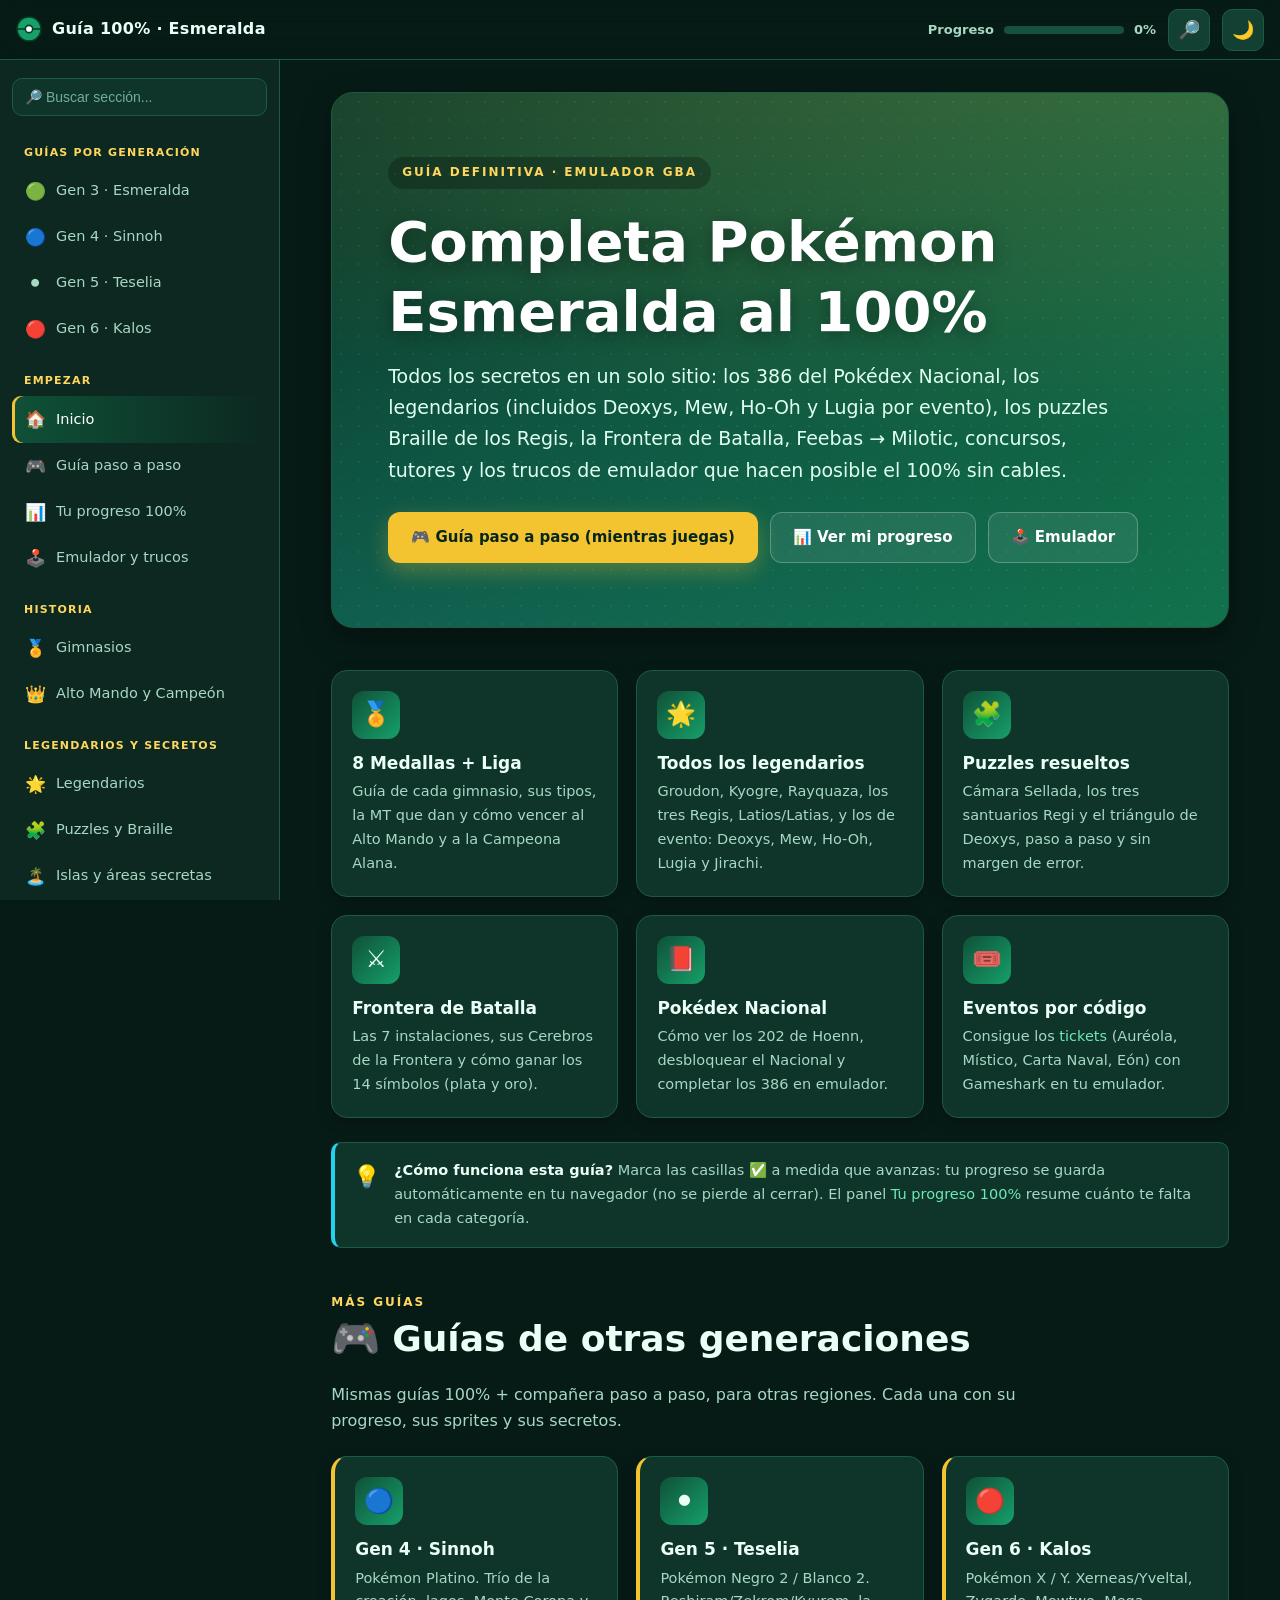
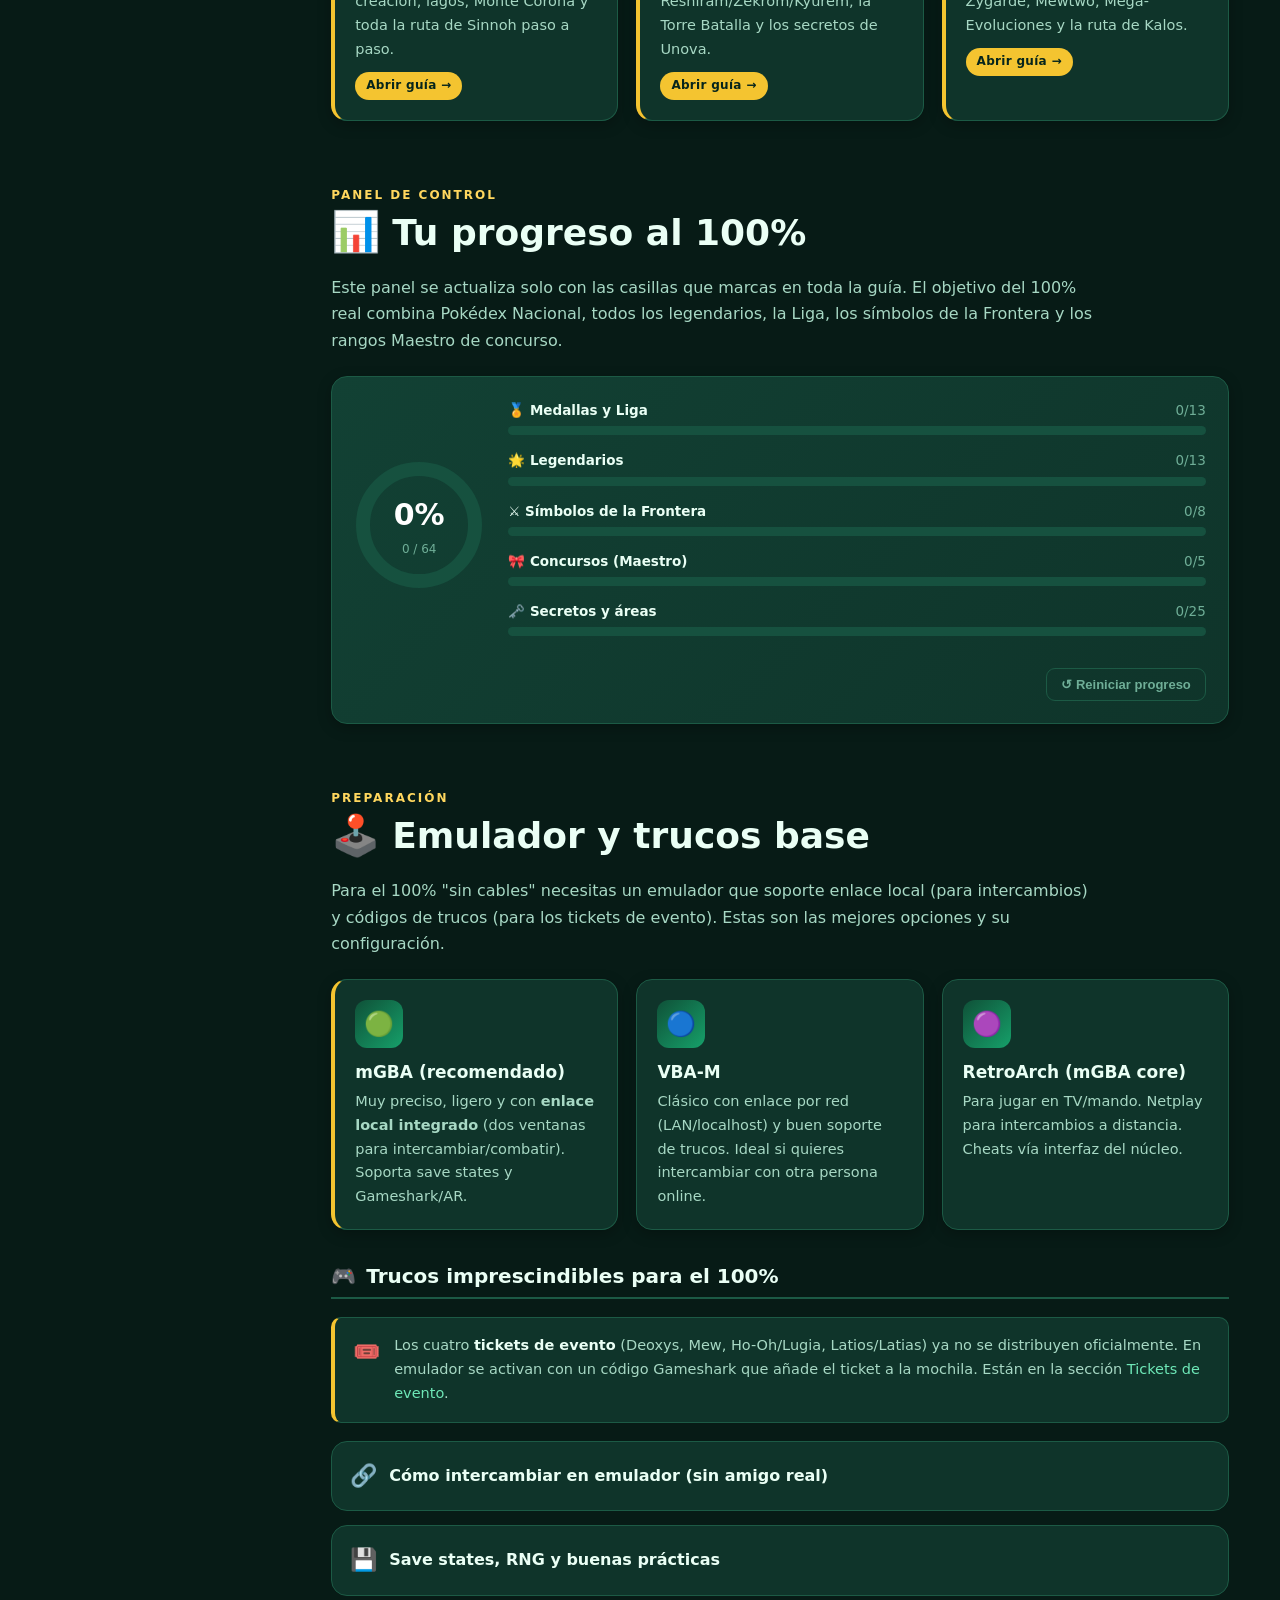
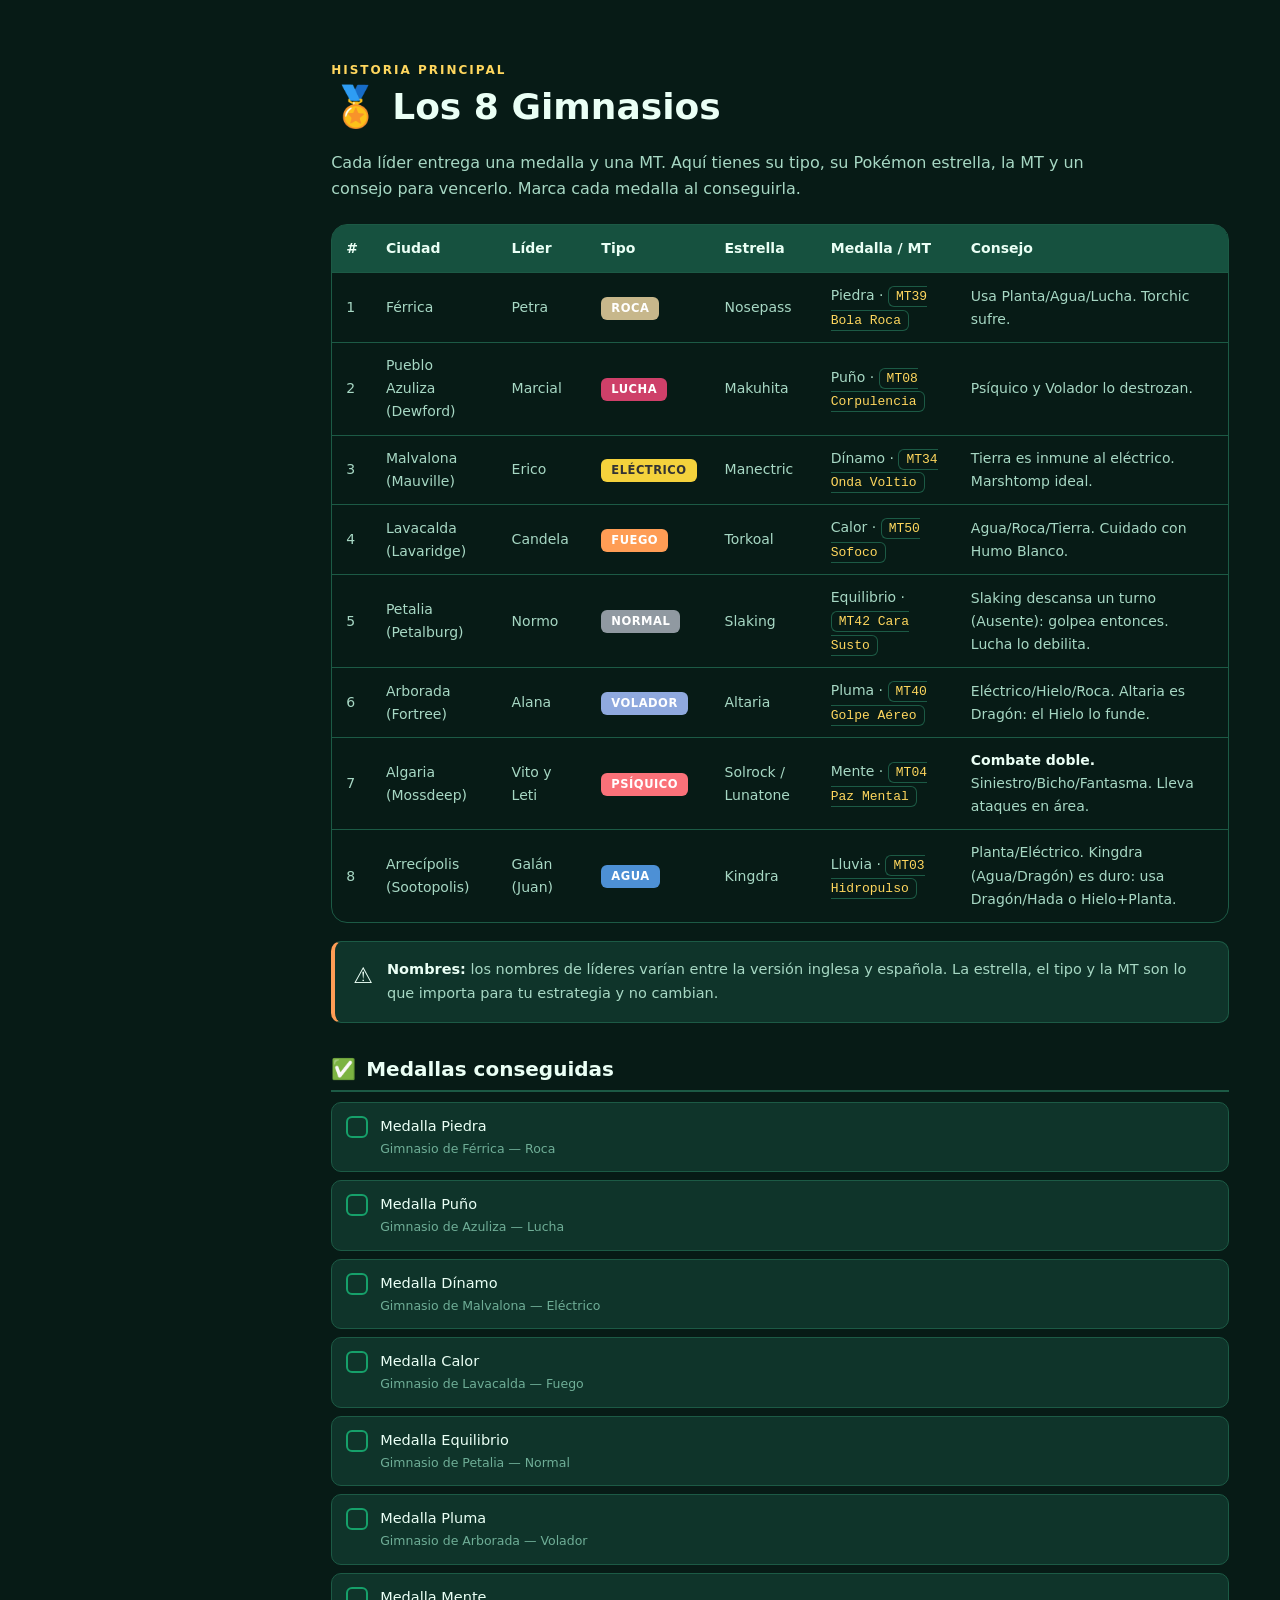
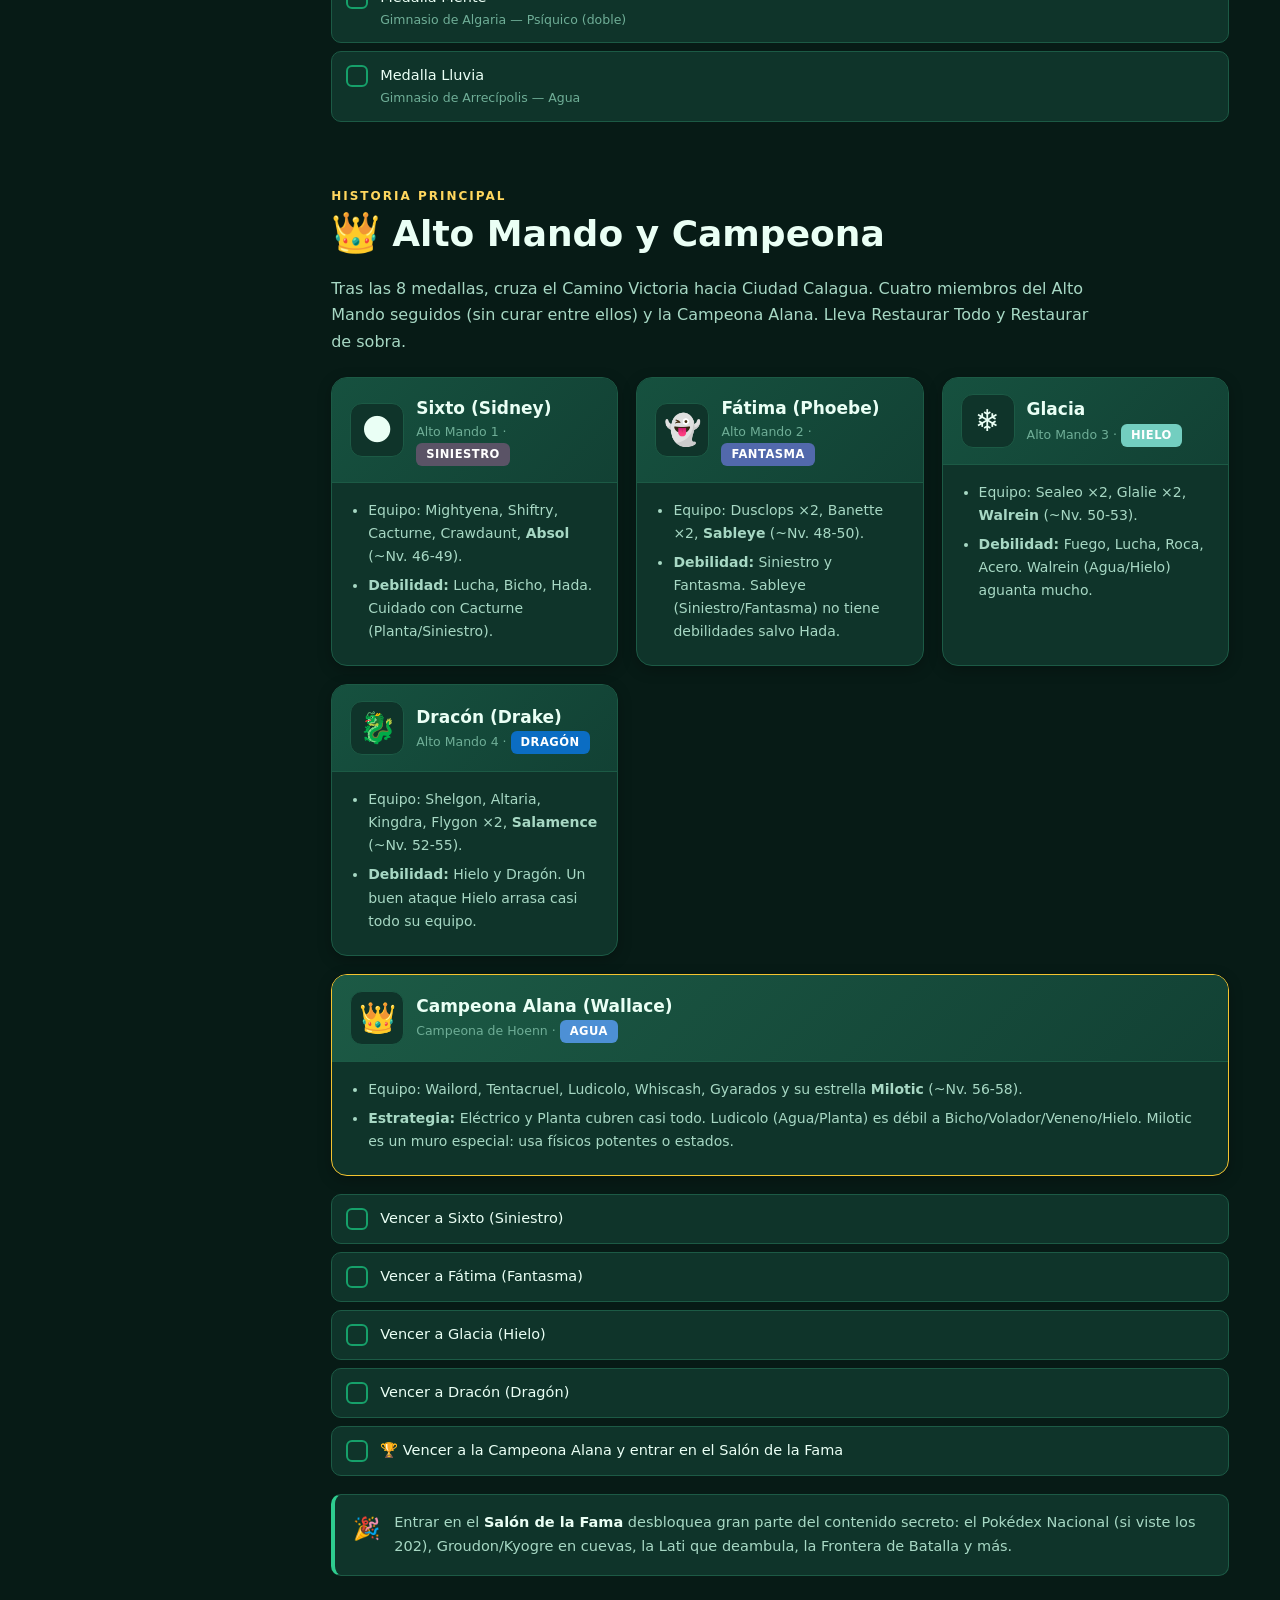
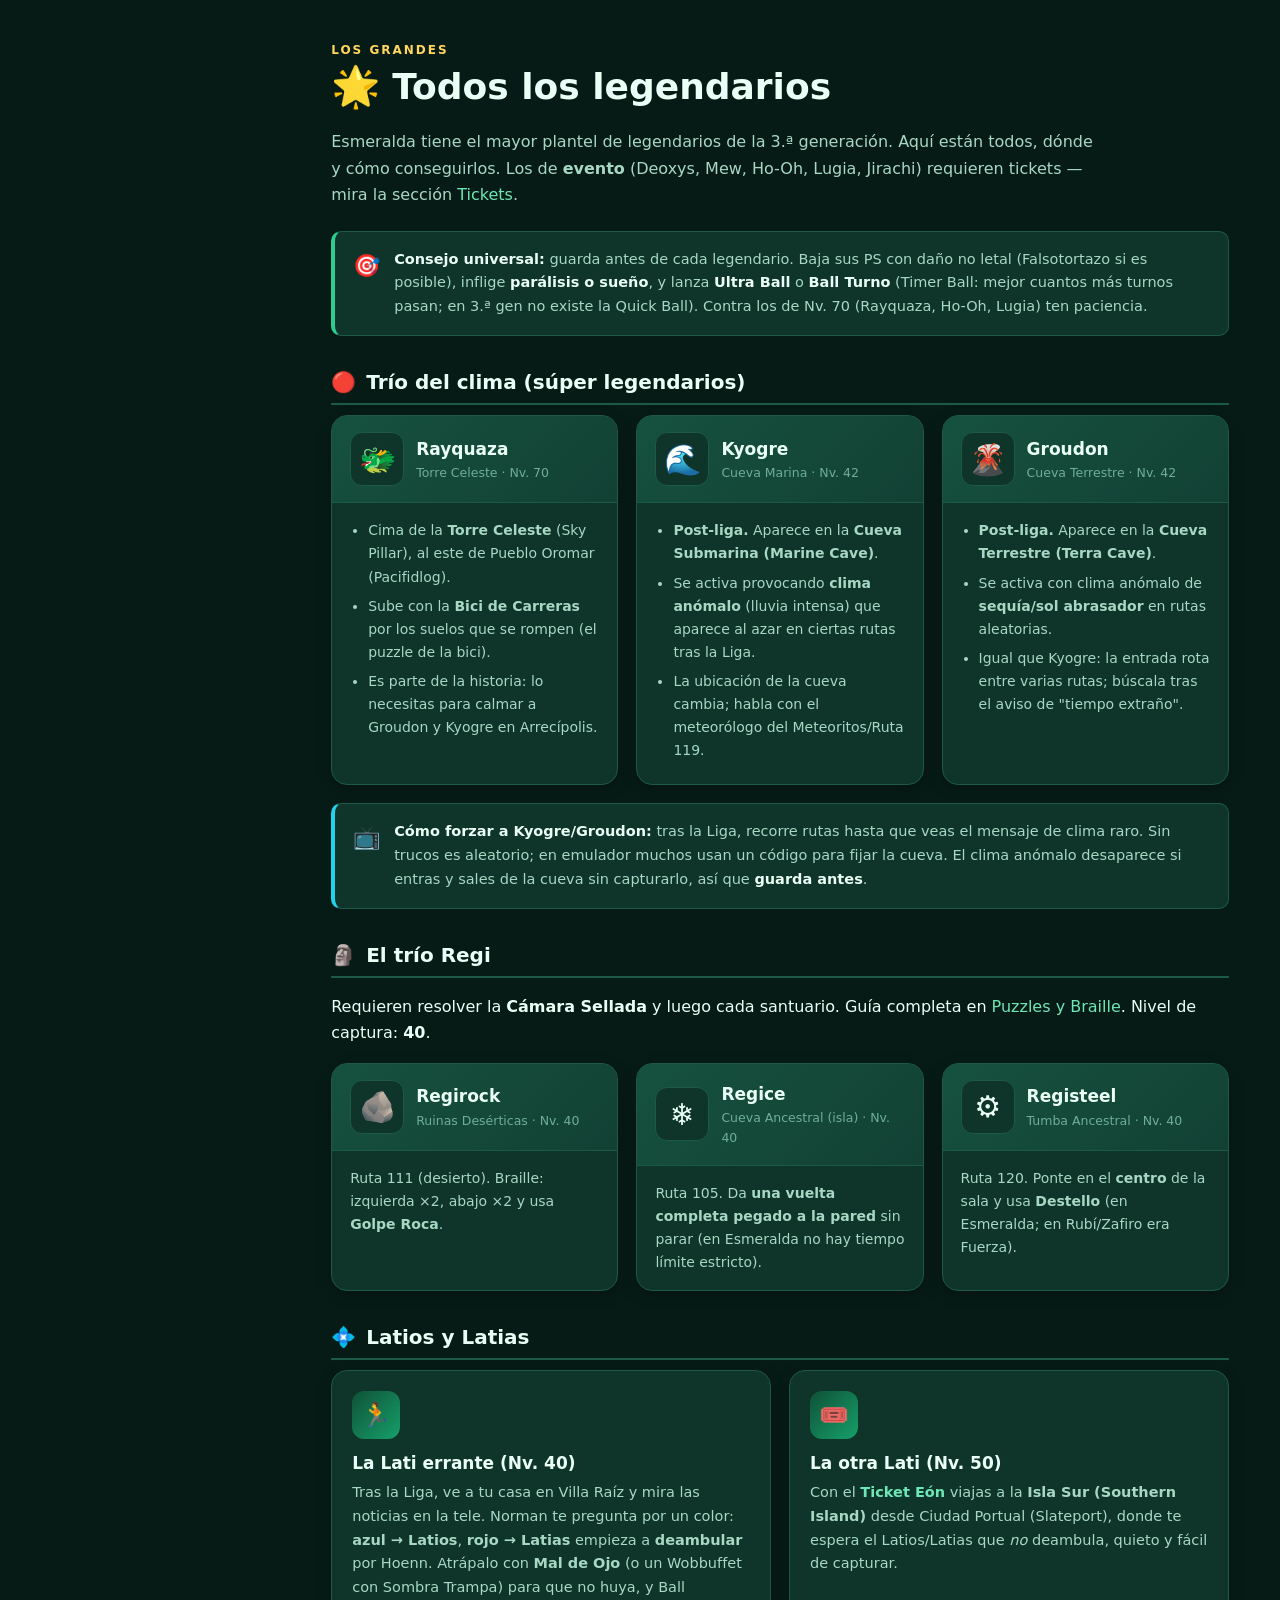
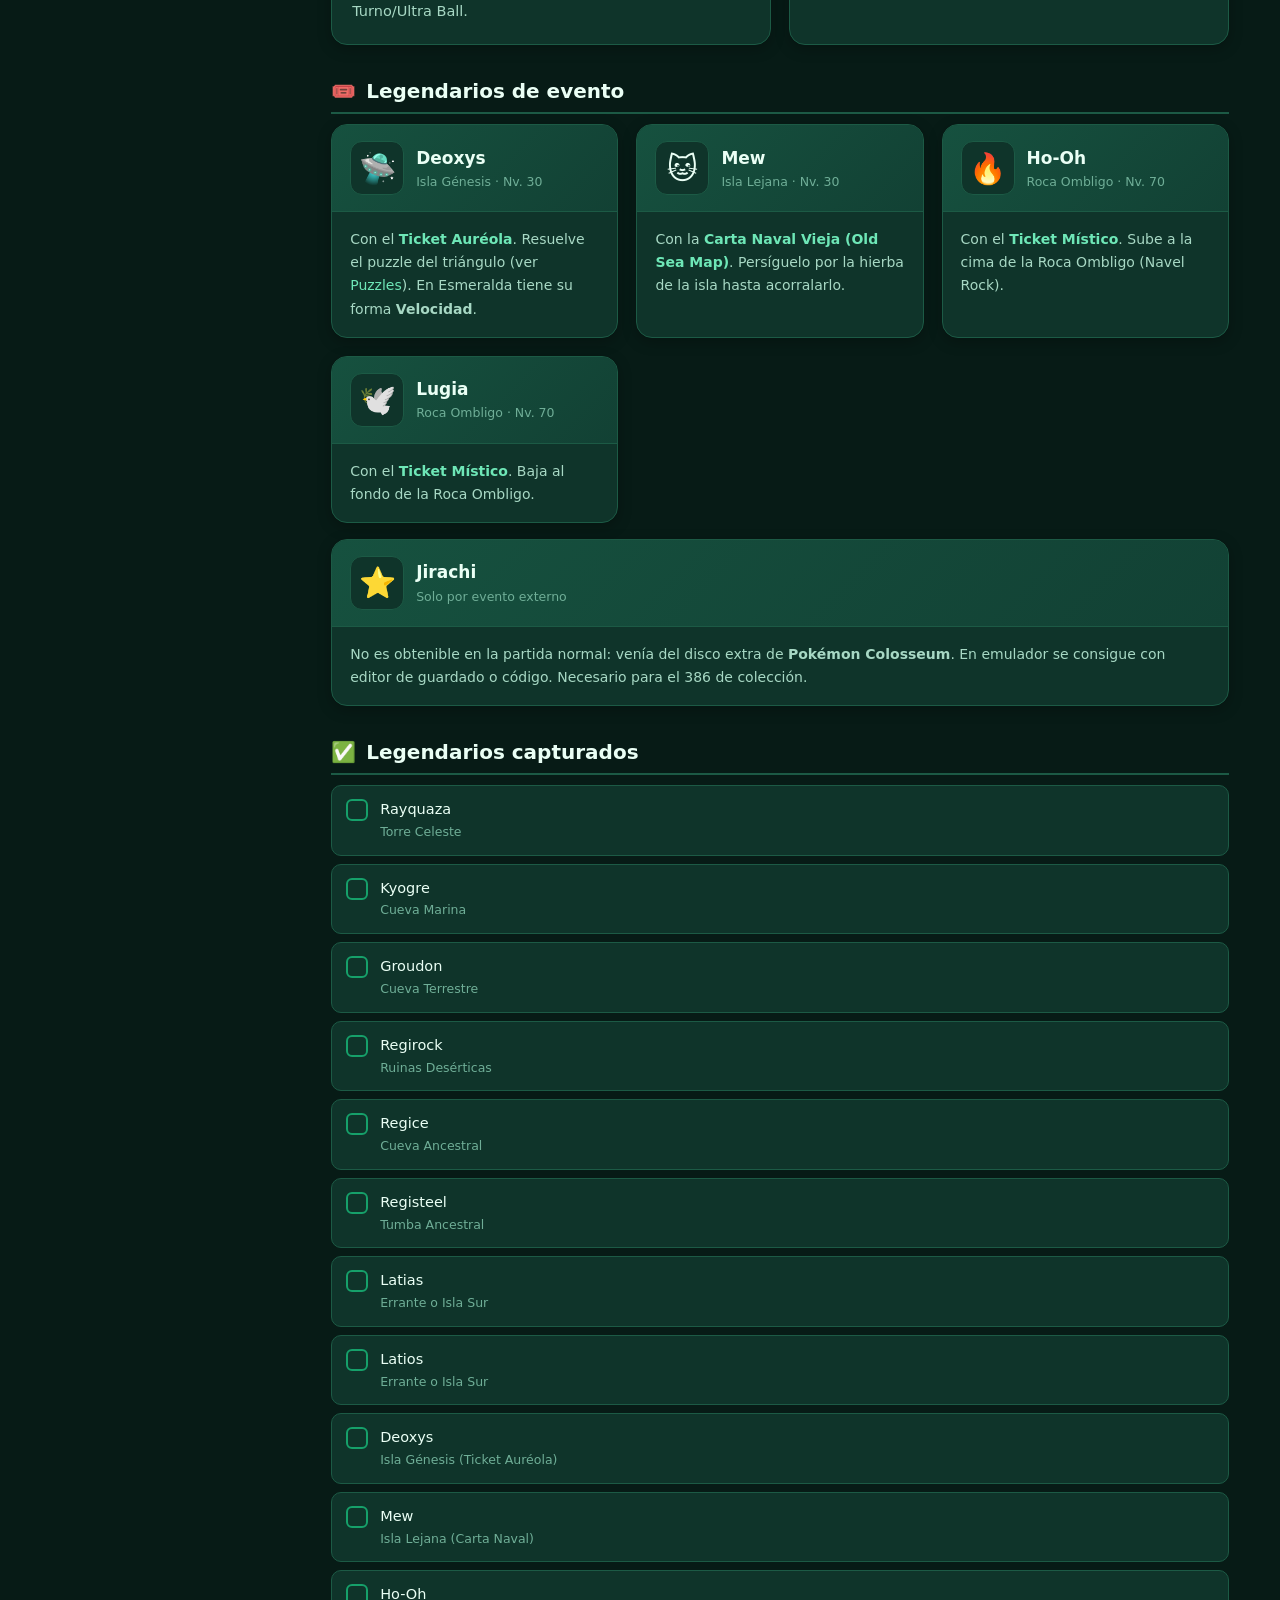
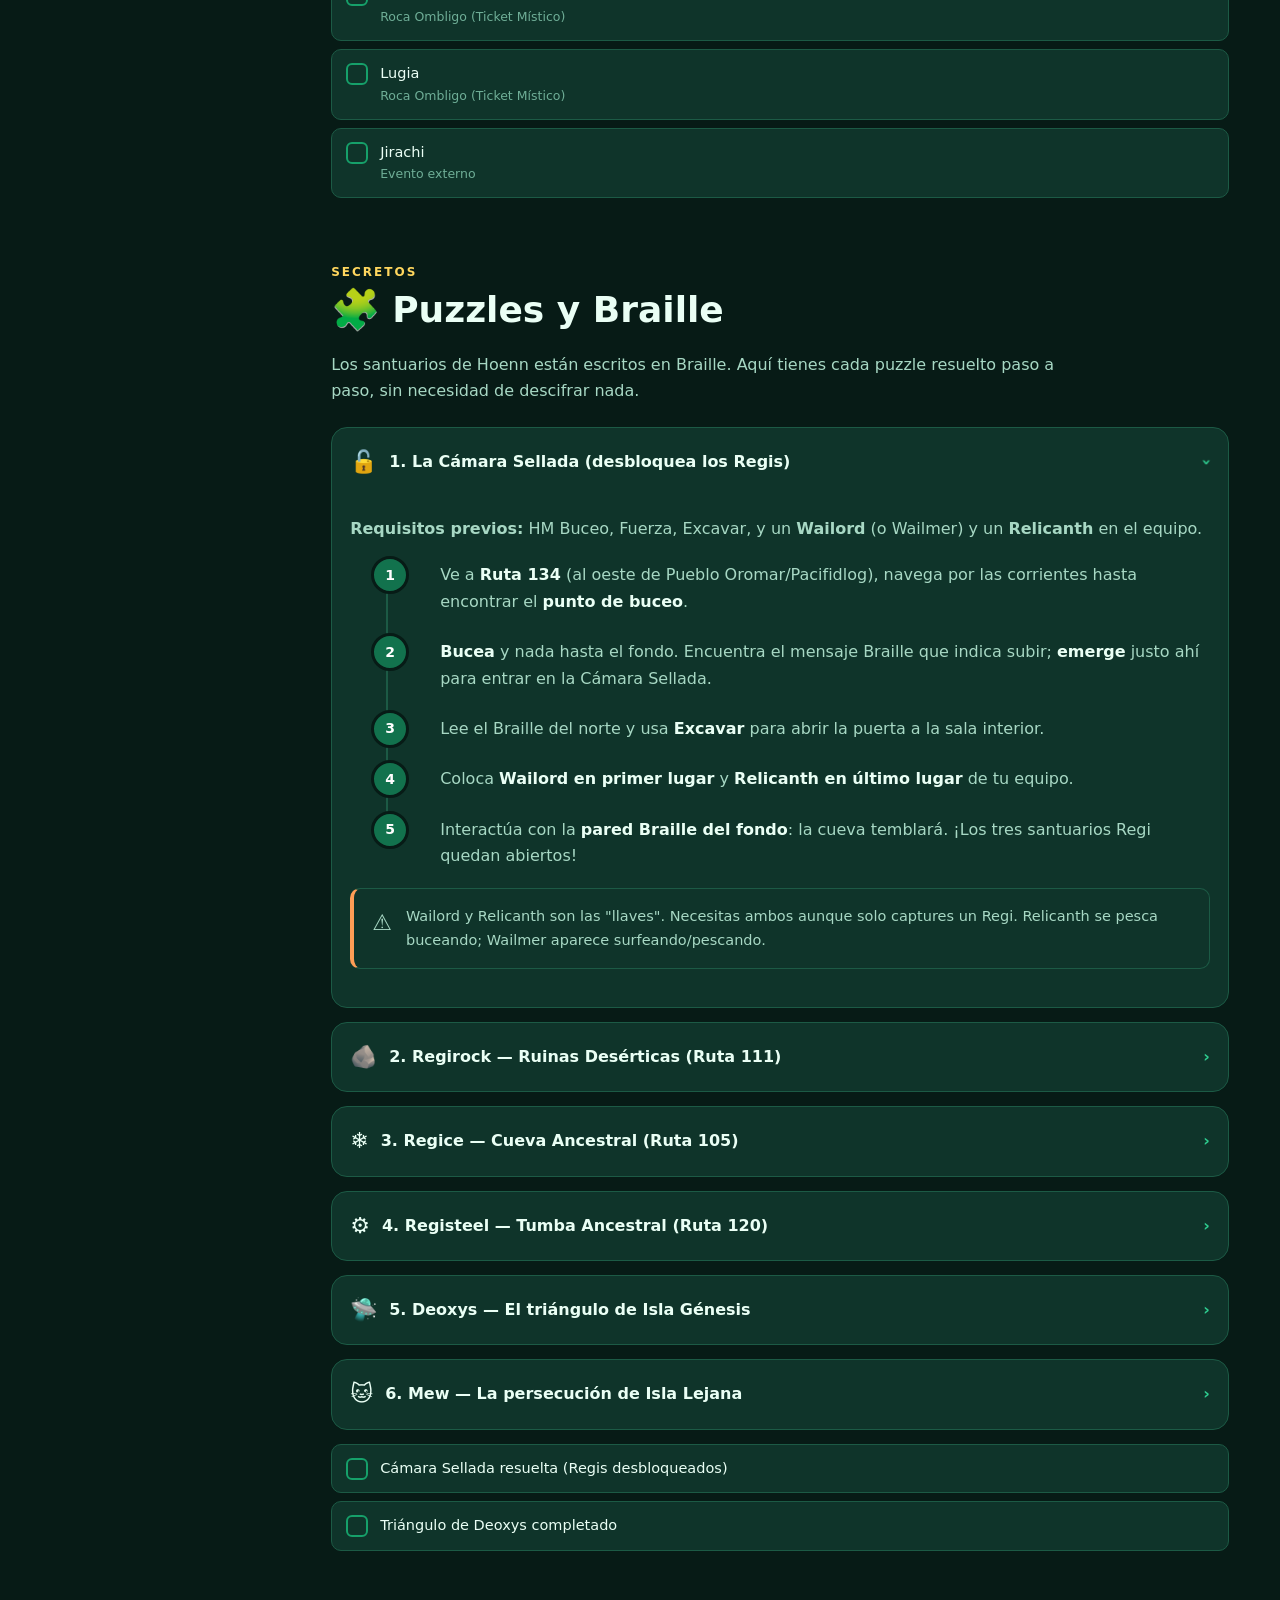
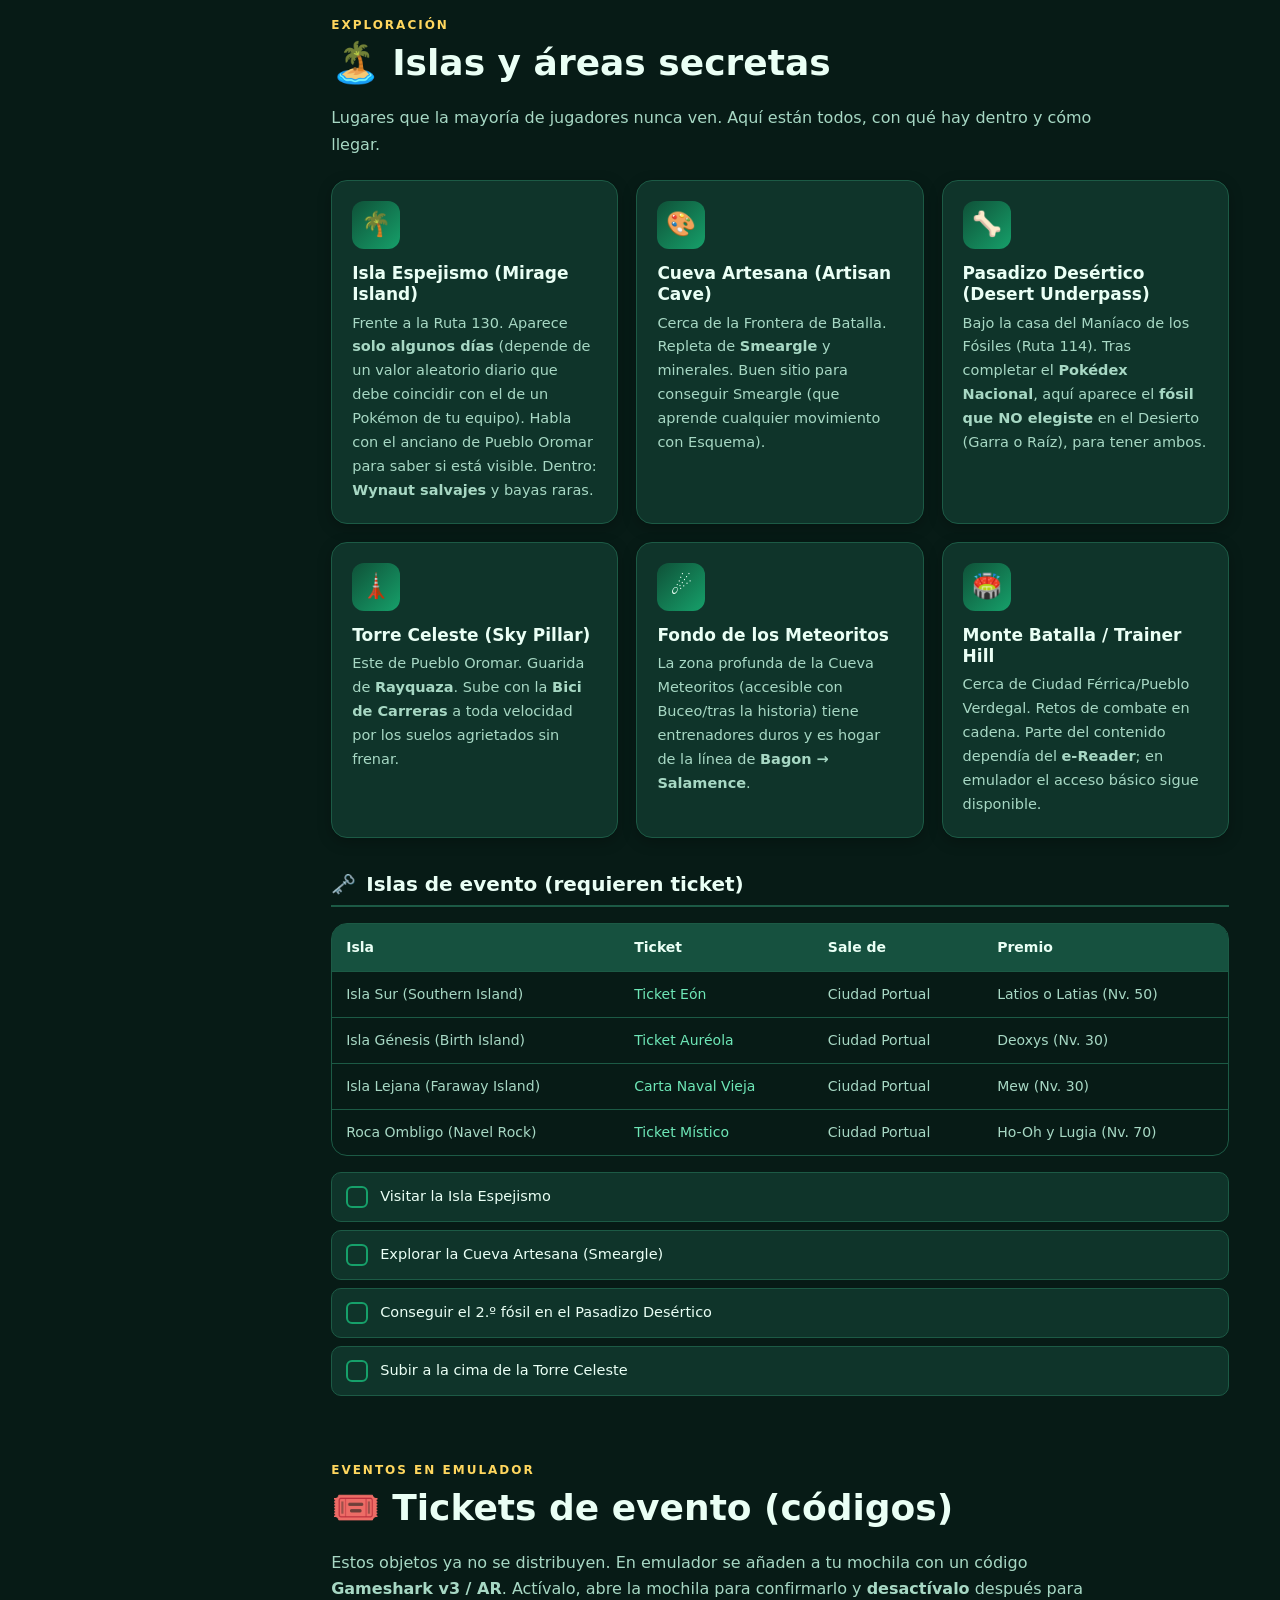
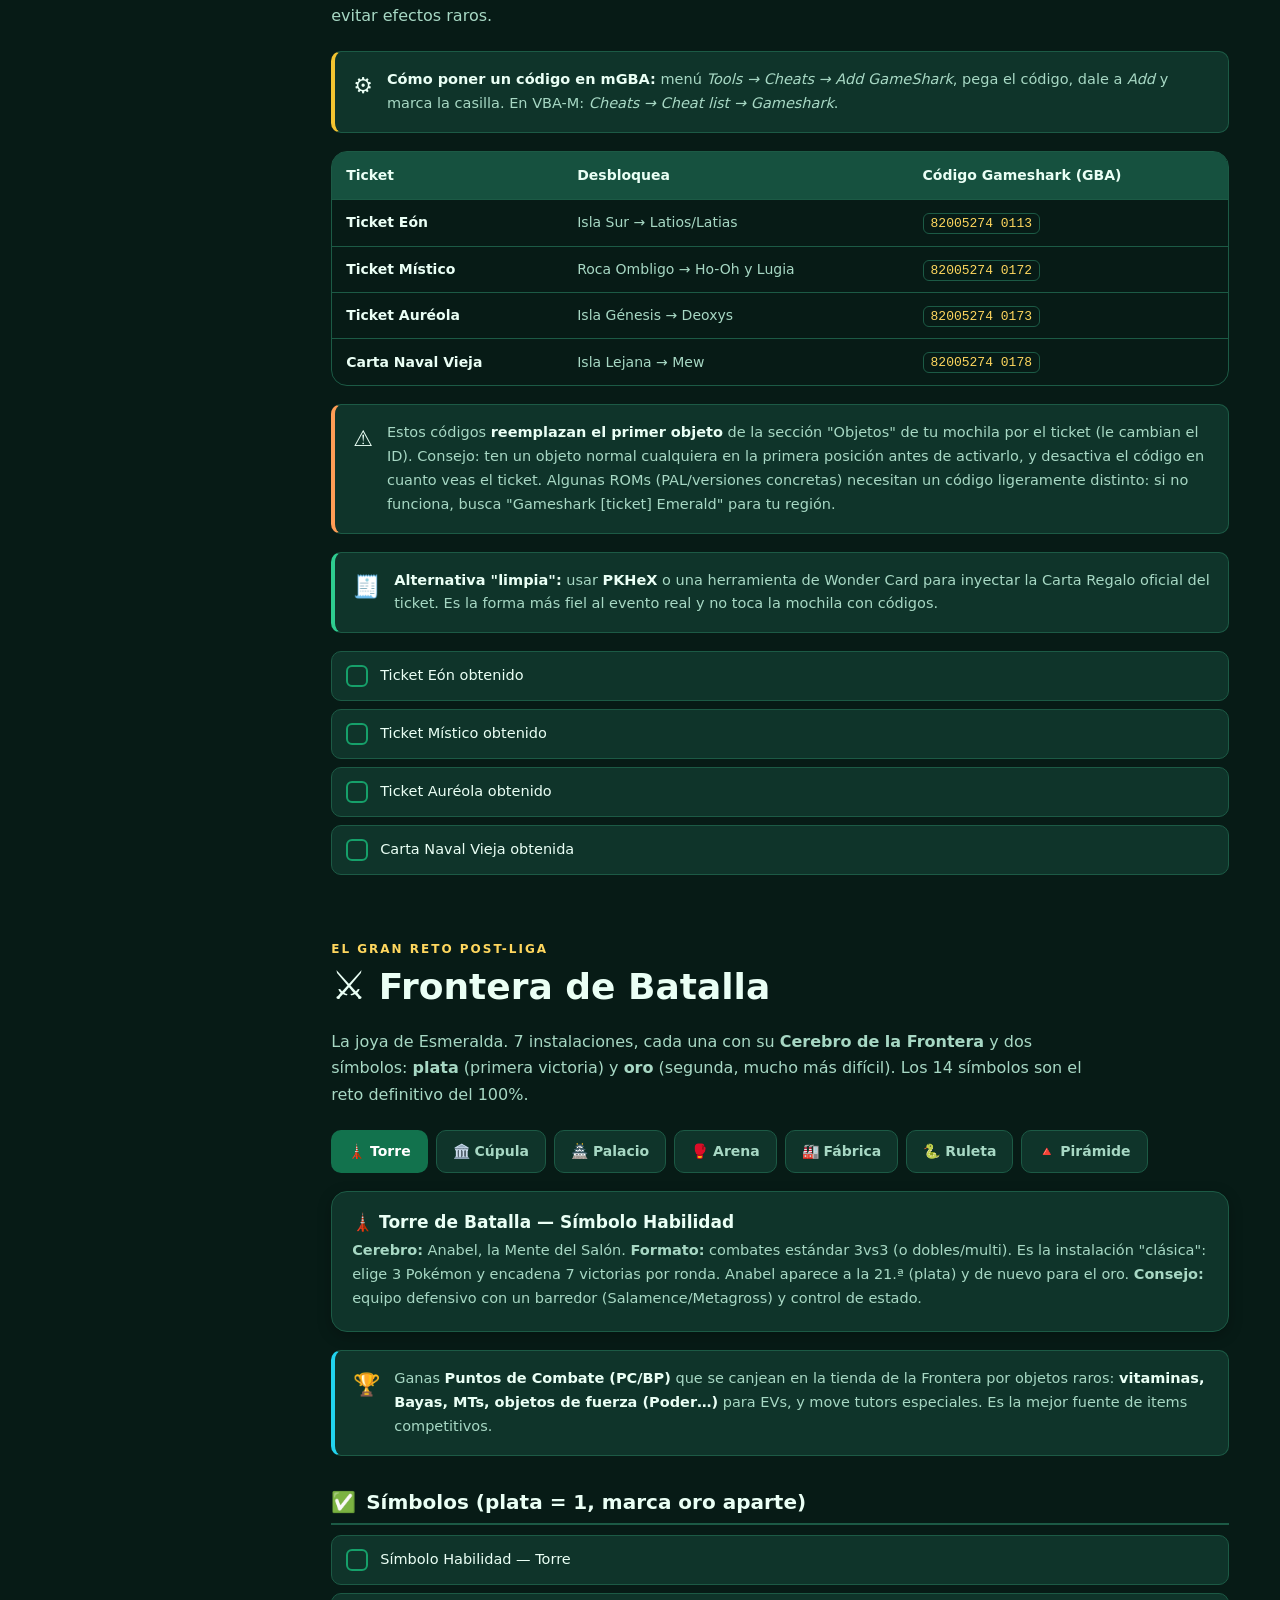
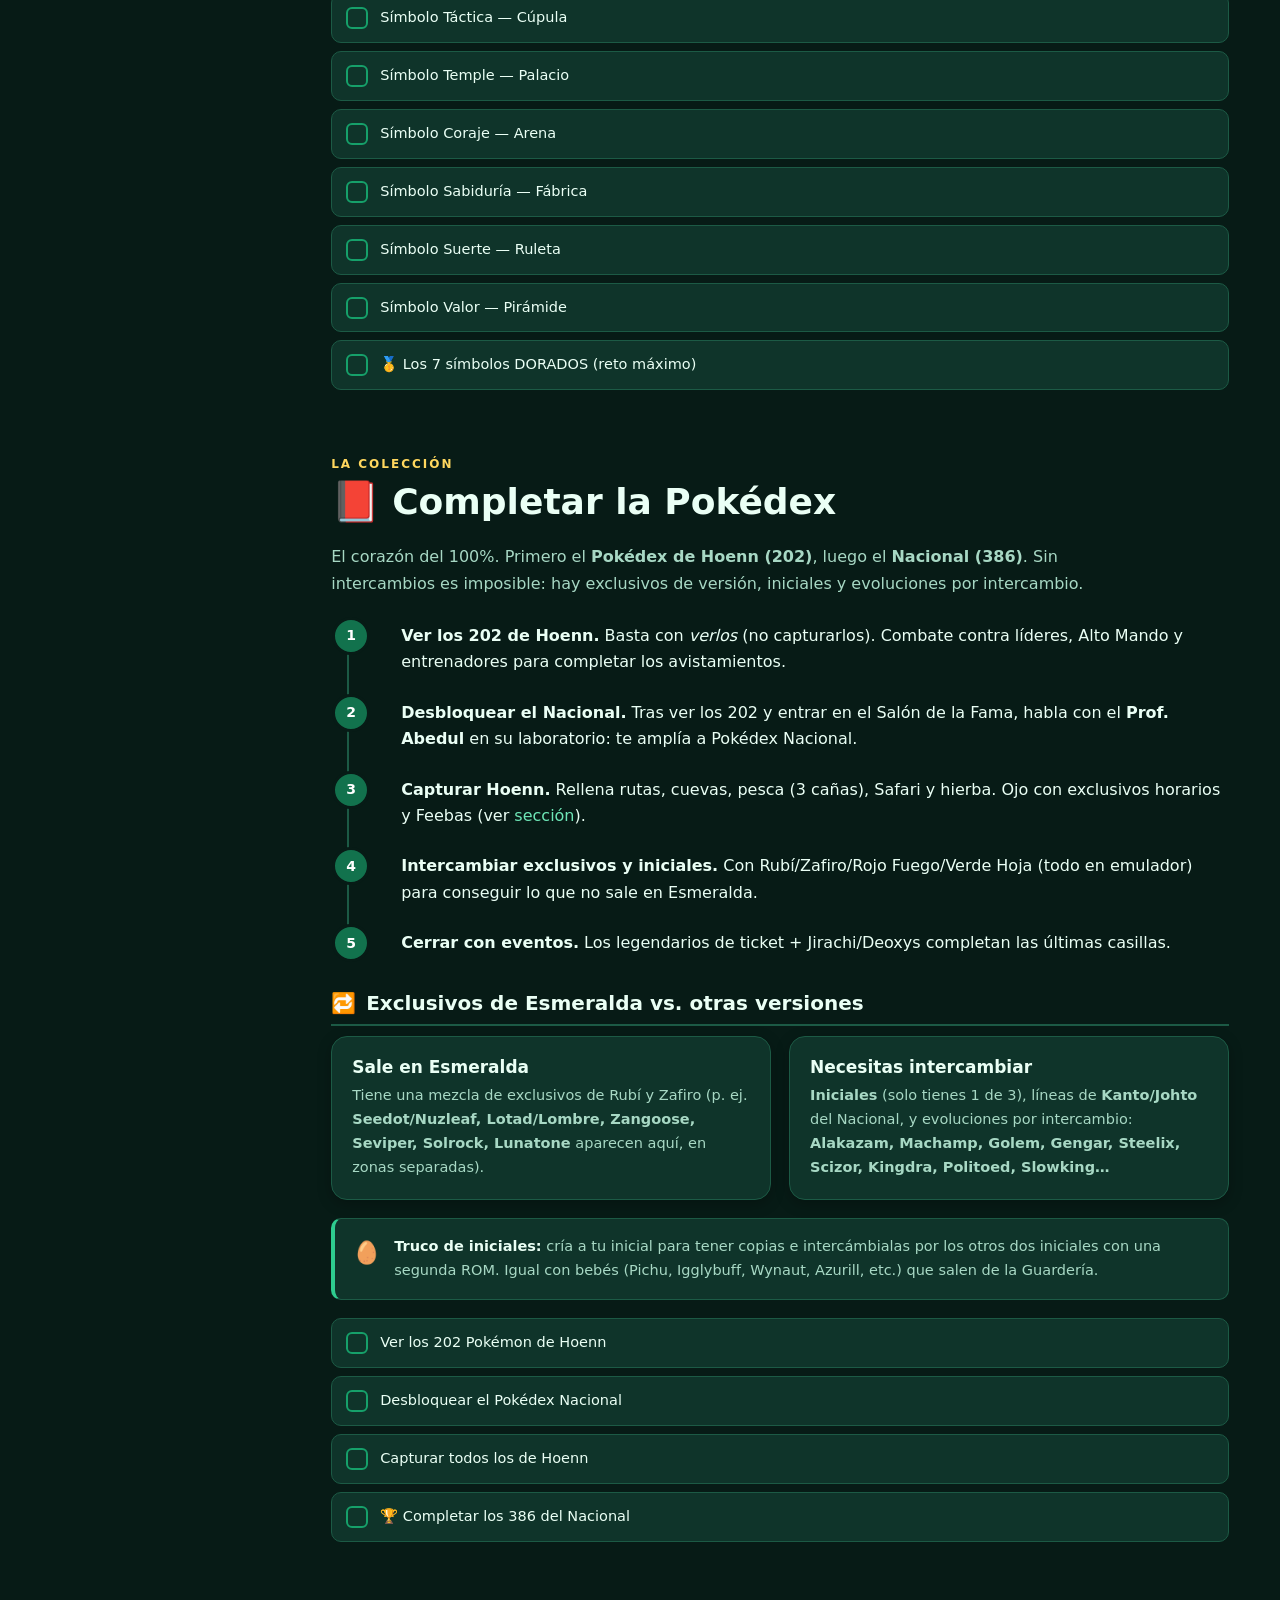
==== commit b4bf72ed: "Añadir consulta rápida de evoluciones (Esmeralda) - Nuevos datos curados para gen 3: assets/js/evolu" ====
--- a/index.html
+++ b/index.html
@@ -5,13 +5,9 @@
   <meta name="viewport" content="width=device-width, initial-scale=1">
   <title>Guía 100% Pokémon Esmeralda · Todos los secretos</title>
   <meta name="description" content="Guía completa e interactiva para completar Pokémon Esmeralda al 100% en emulador: legendarios, puzzles, islas secretas, Frontera de Batalla, Pokédex, Feebas, concursos y trucos.">
-  <meta name="theme-color" content="#071b16">
-  <meta property="og:type" content="website">
-  <meta property="og:locale" content="es_ES">
-  <meta property="og:title" content="Guía 100% Pokémon Esmeralda · Todos los secretos">
-  <meta property="og:description" content="Los 386 del Pokédex, todos los legendarios, puzzles Braille resueltos, Frontera de Batalla, Feebas → Milotic y trucos de emulador. Con seguimiento de progreso.">
   <link rel="preconnect" href="https://fonts.googleapis.com">
   <link rel="stylesheet" href="assets/css/style.css">
+  <link rel="stylesheet" href="assets/css/evo.css">
   <link rel="icon" href="data:image/svg+xml,%3Csvg xmlns='http://www.w3.org/2000/svg' viewBox='0 0 100 100'%3E%3Ccircle cx='50' cy='50' r='46' fill='%2316a06a' stroke='%23063c28' stroke-width='6'/%3E%3Cpath d='M4 50h92' stroke='%23063c28' stroke-width='6'/%3E%3Ccircle cx='50' cy='50' r='14' fill='%23fff' stroke='%23063c28' stroke-width='6'/%3E%3C/svg%3E">
 </head>
 <body>
@@ -69,13 +65,14 @@
         <div class="nav-group__title">Post-liga</div>
         <a class="nav-link" href="#frontera"><span class="emo">⚔️</span> Frontera de Batalla</a>
         <a class="nav-link" href="#pokedex"><span class="emo">📕</span> Pokédex completa</a>
+        <a class="nav-link" href="#evoluciones"><span class="emo">🧬</span> Evoluciones</a>
         <a class="nav-link" href="#feebas"><span class="emo">🐟</span> Feebas y Milotic</a>
       </div>
       <div class="nav-group">
         <div class="nav-group__title">Coleccionables</div>
         <a class="nav-link" href="#mtmo"><span class="emo">💿</span> MTs y MOs</a>
         <a class="nav-link" href="#tutores"><span class="emo">🎓</span> Tutores de movimientos</a>
-        <a class="nav-link" href="#concursos"><span class="emo">🎀</span> Concursos y Pokécubos</a>
+        <a class="nav-link" href="#concursos"><span class="emo">🎀</span> Concursos y Pokoblocks</a>
         <a class="nav-link" href="#bases"><span class="emo">🏕️</span> Bases y bayas</a>
         <a class="nav-link" href="#objetos"><span class="emo">💎</span> Objetos raros</a>
       </div>
@@ -104,7 +101,7 @@
       </div>
 
       <div class="grid grid--3">
-        <div class="card"><div class="card__icon">🏅</div><h4>8 Medallas + Liga</h4><p>Guía de cada gimnasio, sus tipos, la MT que dan y cómo vencer al Alto Mando y al Campeón Plubio (Wallace).</p></div>
+        <div class="card"><div class="card__icon">🏅</div><h4>8 Medallas + Liga</h4><p>Guía de cada gimnasio, sus tipos, la MT que dan y cómo vencer al Alto Mando y a la Campeona Alana.</p></div>
         <div class="card"><div class="card__icon">🌟</div><h4>Todos los legendarios</h4><p>Groudon, Kyogre, Rayquaza, los tres Regis, Latios/Latias, y los de evento: Deoxys, Mew, Ho-Oh, Lugia y Jirachi.</p></div>
         <div class="card"><div class="card__icon">🧩</div><h4>Puzzles resueltos</h4><p>Cámara Sellada, los tres santuarios Regi y el triángulo de Deoxys, paso a paso y sin margen de error.</p></div>
         <div class="card"><div class="card__icon">⚔️</div><h4>Frontera de Batalla</h4><p>Las 7 instalaciones, sus Cerebros de la Frontera y cómo ganar los 14 símbolos (plata y oro).</p></div>
@@ -213,7 +210,7 @@
             <li>Abre <b>dos instancias</b> de mGBA (o usa File → New multiplayer). Carga Esmeralda en una y otra ROM de 3.ª gen (Ruby/Zafiro/Rojo Fuego/Verde Hoja) en la otra.</li>
             <li>Ambas partidas deben tener el <b>Pokédex Nacional</b> desbloqueado para poder intercambiar entre Hoenn y Kanto.</li>
             <li>Ve al <b>Club de Intercambio</b> (2.ª planta de cualquier Centro Pokémon) en ambas y confirma. mGBA sincroniza las ventanas automáticamente.</li>
-            <li>Las <b>evoluciones por intercambio</b> (Kadabra→Alakazam, Machoke→Machamp, Graveler→Golem, Haunter→Gengar; y con objeto: Onix→Steelix, Seadra→Kingdra, Scyther→Scizor, Clamperl→Huntail/Gorebyss…) se completan al recibir al Pokémon.</li>
+            <li>Las <b>evoluciones por intercambio</b> (Kadabra→Alakazam, Machoke→Machamp, Graveler→Golem, Haunter→Gengar, Boldore/etc.) se completan al recibir al Pokémon.</li>
           </ol>
           <div class="callout callout--tip"><span class="emo">✅</span><p>Alternativa rápida: usar un editor de guardado (PKHeX) para inyectar los exclusivos. Es "100% de colección" pero no cuenta como capturado legítimamente; decídelo según tu objetivo personal.</p></div>
         </div></div>
@@ -244,11 +241,11 @@
         <table>
           <thead><tr><th>#</th><th>Ciudad</th><th>Líder</th><th>Tipo</th><th>Estrella</th><th>Medalla / MT</th><th>Consejo</th></tr></thead>
           <tbody>
-            <tr><td>1</td><td>Férrica</td><td>Petra</td><td><span class="type t-roca">Roca</span></td><td>Nosepass</td><td>Piedra · <span class="code">MT39 Tumba Rocas</span></td><td>Usa Planta/Agua/Lucha. Torchic sufre.</td></tr>
+            <tr><td>1</td><td>Férrica</td><td>Petra</td><td><span class="type t-roca">Roca</span></td><td>Nosepass</td><td>Piedra · <span class="code">MT39 Bola Roca</span></td><td>Usa Planta/Agua/Lucha. Torchic sufre.</td></tr>
             <tr><td>2</td><td>Pueblo Azuliza (Dewford)</td><td>Marcial</td><td><span class="type t-lucha">Lucha</span></td><td>Makuhita</td><td>Puño · <span class="code">MT08 Corpulencia</span></td><td>Psíquico y Volador lo destrozan.</td></tr>
             <tr><td>3</td><td>Malvalona (Mauville)</td><td>Erico</td><td><span class="type t-electrico">Eléctrico</span></td><td>Manectric</td><td>Dínamo · <span class="code">MT34 Onda Voltio</span></td><td>Tierra es inmune al eléctrico. Marshtomp ideal.</td></tr>
             <tr><td>4</td><td>Lavacalda (Lavaridge)</td><td>Candela</td><td><span class="type t-fuego">Fuego</span></td><td>Torkoal</td><td>Calor · <span class="code">MT50 Sofoco</span></td><td>Agua/Roca/Tierra. Cuidado con Humo Blanco.</td></tr>
-            <tr><td>5</td><td>Petalia (Petalburg)</td><td>Normo</td><td><span class="type t-normal">Normal</span></td><td>Slaking</td><td>Equilibrio · <span class="code">MT42 Imagen</span></td><td>Slaking descansa un turno (Ausente): golpea entonces. Lucha lo debilita.</td></tr>
+            <tr><td>5</td><td>Petalia (Petalburg)</td><td>Normo</td><td><span class="type t-normal">Normal</span></td><td>Slaking</td><td>Equilibrio · <span class="code">MT42 Cara Susto</span></td><td>Slaking descansa un turno (Ausente): golpea entonces. Lucha lo debilita.</td></tr>
             <tr><td>6</td><td>Arborada (Fortree)</td><td>Alana</td><td><span class="type t-volador">Volador</span></td><td>Altaria</td><td>Pluma · <span class="code">MT40 Golpe Aéreo</span></td><td>Eléctrico/Hielo/Roca. Altaria es Dragón: el Hielo lo funde.</td></tr>
             <tr><td>7</td><td>Algaria (Mossdeep)</td><td>Vito y Leti</td><td><span class="type t-psiquico">Psíquico</span></td><td>Solrock / Lunatone</td><td>Mente · <span class="code">MT04 Paz Mental</span></td><td><b>Combate doble.</b> Siniestro/Bicho/Fantasma. Lleva ataques en área.</td></tr>
             <tr><td>8</td><td>Arrecípolis (Sootopolis)</td><td>Galán (Juan)</td><td><span class="type t-agua">Agua</span></td><td>Kingdra</td><td>Lluvia · <span class="code">MT03 Hidropulso</span></td><td>Planta/Eléctrico. Kingdra (Agua/Dragón) es duro: usa Dragón/Hada o Hielo+Planta.</td></tr>
@@ -257,8 +254,6 @@
       </div>
 
       <div class="callout callout--warn"><span class="emo">⚠️</span><p><b>Nombres:</b> los nombres de líderes varían entre la versión inglesa y española. La estrella, el tipo y la MT son lo que importa para tu estrategia y no cambian.</p></div>
-
-      <div class="callout callout--tip"><span class="emo">📱</span><p><b>Exclusivo de Esmeralda — revanchas:</b> con el <b>PokéNav (Buscapelea)</b> puedes registrar a los líderes y repetir sus combates cuando te llamen pidiendo revancha, con equipos cada vez más fuertes (hasta Nv. 60+). Es la mejor experiencia "legal" del juego y un extra que Rubí/Zafiro no tienen.</p></div>
 
       <h3><span class="emo">✅</span> Medallas conseguidas</h3>
       <ul class="checklist">
@@ -277,8 +272,8 @@
     <section id="liga" class="section">
       <div class="section__head">
         <span class="section__kicker">Historia principal</span>
-        <h2><span class="emo">👑</span> Alto Mando y Campeón</h2>
-        <p class="section__intro">Tras las 8 medallas, cruza la Calle Victoria hacia Ciudad Colosalia (Ever Grande). Cuatro miembros del Alto Mando seguidos (sin Centro Pokémon entre medias, aunque puedes usar objetos) y el Campeón Plubio. Lleva Restaurar Todo y Éter de sobra.</p>
+        <h2><span class="emo">👑</span> Alto Mando y Campeona</h2>
+        <p class="section__intro">Tras las 8 medallas, cruza el Camino Victoria hacia Ciudad Calagua. Cuatro miembros del Alto Mando seguidos (sin curar entre ellos) y la Campeona Alana. Lleva Restaurar Todo y Restaurar de sobra.</p>
       </div>
 
       <div class="grid grid--2">
@@ -288,20 +283,20 @@
         </div>
         <div class="mon-card">
           <div class="mon-card__head"><div class="mon-card__sprite">👻</div><div><div class="mon-card__name">Fátima (Phoebe)</div><div class="mon-card__loc">Alto Mando 2 · <span class="type t-fantasma">Fantasma</span></div></div></div>
-          <div class="mon-card__body"><ul><li>Equipo: Dusclops ×2, Banette ×2, <b>Sableye</b> (~Nv. 48-51).</li><li><b>Debilidad:</b> Siniestro y Fantasma. Sableye (Siniestro/Fantasma) <b>no tiene ninguna debilidad en 3.ª gen</b> (el tipo Hada aún no existía): desgástalo con golpes neutros.</li></ul></div>
+          <div class="mon-card__body"><ul><li>Equipo: Dusclops ×2, Banette ×2, <b>Sableye</b> (~Nv. 48-50).</li><li><b>Debilidad:</b> Siniestro y Fantasma. Sableye (Siniestro/Fantasma) no tiene debilidades salvo Hada.</li></ul></div>
         </div>
         <div class="mon-card">
-          <div class="mon-card__head"><div class="mon-card__sprite">❄️</div><div><div class="mon-card__name">Nívea (Glacia)</div><div class="mon-card__loc">Alto Mando 3 · <span class="type t-hielo">Hielo</span></div></div></div>
+          <div class="mon-card__head"><div class="mon-card__sprite">❄️</div><div><div class="mon-card__name">Glacia</div><div class="mon-card__loc">Alto Mando 3 · <span class="type t-hielo">Hielo</span></div></div></div>
           <div class="mon-card__body"><ul><li>Equipo: Sealeo ×2, Glalie ×2, <b>Walrein</b> (~Nv. 50-53).</li><li><b>Debilidad:</b> Fuego, Lucha, Roca, Acero. Walrein (Agua/Hielo) aguanta mucho.</li></ul></div>
         </div>
         <div class="mon-card">
           <div class="mon-card__head"><div class="mon-card__sprite">🐉</div><div><div class="mon-card__name">Dracón (Drake)</div><div class="mon-card__loc">Alto Mando 4 · <span class="type t-dragon">Dragón</span></div></div></div>
-          <div class="mon-card__body"><ul><li>Equipo: Shelgon, Altaria, Kingdra, Flygon, <b>Salamence</b> (~Nv. 52-55).</li><li><b>Debilidad:</b> Hielo y Dragón. Un buen ataque Hielo arrasa casi todo su equipo (a Kingdra pégale con Dragón).</li></ul></div>
+          <div class="mon-card__body"><ul><li>Equipo: Shelgon, Altaria, Kingdra, Flygon ×2, <b>Salamence</b> (~Nv. 52-55).</li><li><b>Debilidad:</b> Hielo y Dragón. Un buen ataque Hielo arrasa casi todo su equipo.</li></ul></div>
         </div>
       </div>
 
       <div class="mon-card" style="margin-top:18px; border-color:var(--gold-500)">
-        <div class="mon-card__head" style="background:linear-gradient(135deg,#1c5a45,#124134)"><div class="mon-card__sprite">👑</div><div><div class="mon-card__name">Campeón Plubio (Wallace)</div><div class="mon-card__loc">Campeón de Hoenn · <span class="type t-agua">Agua</span></div></div></div>
+        <div class="mon-card__head" style="background:linear-gradient(135deg,#1c5a45,#124134)"><div class="mon-card__sprite">👑</div><div><div class="mon-card__name">Campeona Alana (Wallace)</div><div class="mon-card__loc">Campeona de Hoenn · <span class="type t-agua">Agua</span></div></div></div>
         <div class="mon-card__body"><ul>
           <li>Equipo: Wailord, Tentacruel, Ludicolo, Whiscash, Gyarados y su estrella <b>Milotic</b> (~Nv. 56-58).</li>
           <li><b>Estrategia:</b> Eléctrico y Planta cubren casi todo. Ludicolo (Agua/Planta) es débil a Bicho/Volador/Veneno/Hielo. Milotic es un muro especial: usa físicos potentes o estados.</li>
@@ -311,12 +306,12 @@
       <ul class="checklist" style="margin-top:18px">
         <li><label class="check-item" data-key="e4-1" data-cat="medallas"><input type="checkbox"><span class="box">✓</span><span class="label">Vencer a Sixto (Siniestro)</span></label></li>
         <li><label class="check-item" data-key="e4-2" data-cat="medallas"><input type="checkbox"><span class="box">✓</span><span class="label">Vencer a Fátima (Fantasma)</span></label></li>
-        <li><label class="check-item" data-key="e4-3" data-cat="medallas"><input type="checkbox"><span class="box">✓</span><span class="label">Vencer a Nívea (Hielo)</span></label></li>
+        <li><label class="check-item" data-key="e4-3" data-cat="medallas"><input type="checkbox"><span class="box">✓</span><span class="label">Vencer a Glacia (Hielo)</span></label></li>
         <li><label class="check-item" data-key="e4-4" data-cat="medallas"><input type="checkbox"><span class="box">✓</span><span class="label">Vencer a Dracón (Dragón)</span></label></li>
-        <li><label class="check-item" data-key="champ" data-cat="medallas"><input type="checkbox"><span class="box">✓</span><span class="label">🏆 Vencer al Campeón Plubio y entrar en el Salón de la Fama</span></label></li>
-      </ul>
-
-      <div class="callout callout--tip"><span class="emo">🎉</span><p>Entrar en el <b>Salón de la Fama</b> desbloquea casi todo el contenido secreto: el Pokédex Nacional (automático), Groudon/Kyogre en sus cuevas, la Lati errante, la Frontera de Batalla, el combate secreto contra <b>Máximo</b> en la Cascada Meteoro y más.</p></div>
+        <li><label class="check-item" data-key="champ" data-cat="medallas"><input type="checkbox"><span class="box">✓</span><span class="label">🏆 Vencer a la Campeona Alana y entrar en el Salón de la Fama</span></label></li>
+      </ul>
+
+      <div class="callout callout--tip"><span class="emo">🎉</span><p>Entrar en el <b>Salón de la Fama</b> desbloquea gran parte del contenido secreto: el Pokédex Nacional (si viste los 202), Groudon/Kyogre en cuevas, la Lati que deambula, la Frontera de Batalla y más.</p></div>
     </section>
 
     <!-- ============ LEGENDARIOS ============ -->
@@ -333,15 +328,15 @@
       <div class="grid grid--3">
         <div class="mon-card">
           <div class="mon-card__head"><div class="mon-card__sprite">🐲</div><div><div class="mon-card__name">Rayquaza</div><div class="mon-card__loc">Torre Celeste · Nv. 70</div></div></div>
-          <div class="mon-card__body"><ul><li>Cima de la <b>Torre Celeste</b> (Sky Pillar), al este de Pueblo Oromar (Pacifidlog).</li><li>En la historia solo lo <b>despiertas</b> (vuela a Arrecípolis a calmar a Groudon y Kyogre): <b>no se puede capturar aún</b>.</li><li>Tras eso vuelve a la cima: sube con la <b>Bici Carrera (Mach)</b> a toda velocidad por los suelos agrietados y captúralo.</li></ul></div>
+          <div class="mon-card__body"><ul><li>Cima de la <b>Torre Celeste</b> (Sky Pillar), al este de Pueblo Oromar (Pacifidlog).</li><li>Sube con la <b>Bici de Carreras</b> por los suelos que se rompen (el puzzle de la bici).</li><li>Es parte de la historia: lo necesitas para calmar a Groudon y Kyogre en Arrecípolis.</li></ul></div>
         </div>
         <div class="mon-card">
-          <div class="mon-card__head"><div class="mon-card__sprite">🌊</div><div><div class="mon-card__name">Kyogre</div><div class="mon-card__loc">Cueva Marina · Nv. 70</div></div></div>
-          <div class="mon-card__body"><ul><li><b>Post-liga.</b> Aparece en la <b>Cueva Submarina (Marine Cave)</b> al <b>Nv. 70</b>.</li><li>Se activa con <b>clima anómalo</b> (lluvia intensa) que aparece al azar en ciertas rutas tras la Liga.</li><li>La ubicación cambia: pregunta al científico del <b>Instituto Meteorológico</b> (Ruta 119) en qué ruta hay "tiempo extraño".</li></ul></div>
+          <div class="mon-card__head"><div class="mon-card__sprite">🌊</div><div><div class="mon-card__name">Kyogre</div><div class="mon-card__loc">Cueva Marina · Nv. 42</div></div></div>
+          <div class="mon-card__body"><ul><li><b>Post-liga.</b> Aparece en la <b>Cueva Submarina (Marine Cave)</b>.</li><li>Se activa provocando <b>clima anómalo</b> (lluvia intensa) que aparece al azar en ciertas rutas tras la Liga.</li><li>La ubicación de la cueva cambia; habla con el meteorólogo del Meteoritos/Ruta 119.</li></ul></div>
         </div>
         <div class="mon-card">
-          <div class="mon-card__head"><div class="mon-card__sprite">🌋</div><div><div class="mon-card__name">Groudon</div><div class="mon-card__loc">Cueva Terrestre · Nv. 70</div></div></div>
-          <div class="mon-card__body"><ul><li><b>Post-liga.</b> Aparece en la <b>Cueva Terrestre (Terra Cave)</b> al <b>Nv. 70</b>.</li><li>Se activa con clima anómalo de <b>sequía/sol abrasador</b> en rutas aleatorias.</li><li>Igual que Kyogre: la entrada rota entre varias rutas; búscala tras el aviso de "tiempo extraño".</li></ul></div>
+          <div class="mon-card__head"><div class="mon-card__sprite">🌋</div><div><div class="mon-card__name">Groudon</div><div class="mon-card__loc">Cueva Terrestre · Nv. 42</div></div></div>
+          <div class="mon-card__body"><ul><li><b>Post-liga.</b> Aparece en la <b>Cueva Terrestre (Terra Cave)</b>.</li><li>Se activa con clima anómalo de <b>sequía/sol abrasador</b> en rutas aleatorias.</li><li>Igual que Kyogre: la entrada rota entre varias rutas; búscala tras el aviso de "tiempo extraño".</li></ul></div>
         </div>
       </div>
       <div class="callout callout--info"><span class="emo">📺</span><p><b>Cómo forzar a Kyogre/Groudon:</b> tras la Liga, recorre rutas hasta que veas el mensaje de clima raro. Sin trucos es aleatorio; en emulador muchos usan un código para fijar la cueva. El clima anómalo desaparece si entras y sales de la cueva sin capturarlo, así que <b>guarda antes</b>.</p></div>
@@ -358,7 +353,7 @@
       <div class="grid grid--2">
         <div class="card">
           <div class="card__icon">🏃</div><h4>La Lati errante (Nv. 40)</h4>
-          <p>Tras la Liga, ve a tu casa en Villa Raíz y mira las noticias en la tele. Tu madre te pregunta por un color: <b>azul → Latios</b>, <b>rojo → Latias</b> empieza a <b>deambular</b> por Hoenn. Atrápalo con <b>Mal de Ojo</b> (o un Wobbuffet con Sombra Trampa) para que no huya, y Ball Turno/Ultra Ball.</p>
+          <p>Tras la Liga, ve a tu casa en Villa Raíz y mira las noticias en la tele. Norman te pregunta por un color: <b>azul → Latios</b>, <b>rojo → Latias</b> empieza a <b>deambular</b> por Hoenn. Atrápalo con <b>Mal de Ojo</b> (o un Wobbuffet con Sombra Trampa) para que no huya, y Ball Turno/Ultra Ball.</p>
         </div>
         <div class="card">
           <div class="card__icon">🎟️</div><h4>La otra Lati (Nv. 50)</h4>
@@ -445,12 +440,11 @@
         <div class="accordion__body"><div class="accordion__inner">
           <p>Con el <a href="#tickets"><b>Ticket Auréola</b></a>, viaja a Isla Génesis (Birth Island). Verás un <b>triángulo negro</b> en el centro.</p>
           <ol class="steps" style="margin-top:14px">
-            <li>Acércate al triángulo <b>desde abajo</b> y pulsa <b>A</b>. A partir de aquí, sigue esta secuencia exacta (los números son pasos):</li>
-            <li><b>← ×5, ↓ ×1, A</b> → <b>→ ×5, ↑ ×5, A</b> → <b>→ ×5, ↓ ×5, A</b> → <b>↑ ×3, ← ×7, A</b> → <b>→ ×5, A</b></li>
-            <li><b>← ×3, ↓ ×2, A</b> → <b>↓ ×1, ← ×4, A</b> → <b>→ ×7, A</b> → <b>← ×4, ↓ ×1, A</b> → <b>↑ ×4, A</b></li>
-            <li>El triángulo se vuelve rojo: <b>guarda la partida</b> y tócalo una última vez. Aparece <b>Deoxys (Nv. 30)</b>.</li>
+            <li>Toca el triángulo: se teletransporta. Debes ir persiguiéndolo con una secuencia de movimientos.</li>
+            <li>La ruta resuelta: <b>3 arriba → 3 abajo → izquierda hasta el borde → derecha hasta el borde → 1 arriba, 2 izq → 4 der → 1 izq, 2 abajo → 2 arriba, 3 izq → 4 der → …</b> hasta que el triángulo quede en el centro.</li>
+            <li>Cuando el triángulo se detiene en el centro, tócalo: aparece <b>Deoxys (Nv. 30)</b>.</li>
           </ol>
-          <div class="callout callout--warn"><span class="emo">🧭</span><p><b>Un solo paso en falso reinicia el puzzle.</b> Si te equivocas, sal de la isla y vuelve a entrar para empezar de cero. En emulador: save state tras cada toque correcto.</p></div>
+          <div class="callout callout--tip"><span class="emo">🧭</span><p>La idea: cada vez que tocas el triángulo, salta al lado opuesto de tu movimiento. Si te pierdes, sal y vuelve a entrar en la isla para reiniciarlo. Ten paciencia: son ~10 toques.</p></div>
         </div></div>
       </div>
 
@@ -479,12 +473,10 @@
       <div class="grid grid--2">
         <div class="card"><div class="card__icon">🌴</div><h4>Isla Espejismo (Mirage Island)</h4><p>Frente a la Ruta 130. Aparece <b>solo algunos días</b> (depende de un valor aleatorio diario que debe coincidir con el de un Pokémon de tu equipo). Habla con el anciano de Pueblo Oromar para saber si está visible. Dentro: <b>Wynaut salvajes</b> y bayas raras.</p></div>
         <div class="card"><div class="card__icon">🎨</div><h4>Cueva Artesana (Artisan Cave)</h4><p>Cerca de la Frontera de Batalla. Repleta de <b>Smeargle</b> y minerales. Buen sitio para conseguir Smeargle (que aprende cualquier movimiento con Esquema).</p></div>
-        <div class="card"><div class="card__icon">🦴</div><h4>Pasadizo Desértico (Desert Underpass)</h4><p>Bajo la casa del Maníaco de los Fósiles (Ruta 114), abierto <b>tras entrar en el Salón de la Fama</b>. Dentro: el <b>fósil que NO elegiste</b> en la Torre Espejismo (Garra o Raíz) y el <b>único Ditto salvaje del juego</b> — imprescindible para la cría.</p></div>
-        <div class="card"><div class="card__icon">🗼</div><h4>Torre Celeste (Sky Pillar)</h4><p>Este de Pueblo Oromar. Guarida de <b>Rayquaza</b>. Sube con la <b>Bici Carrera (Mach)</b> a toda velocidad por los suelos agrietados sin frenar.</p></div>
-        <div class="card"><div class="card__icon">☄️</div><h4>Cascada Meteoro — el jefe secreto</h4><p>En la sala más profunda (sube la cascada con <b>Cascada</b>) vive la línea de <b>Bagon → Salamence</b>… y tras la Liga te espera <b>Máximo (Steven)</b> para el combate más duro del juego: Skarmory 77, Claydol 75, Aggron 76, Cradily 76, Armaldo 76 y <b>Metagross 78</b>.</p></div>
-        <div class="card"><div class="card__icon">🏟️</div><h4>Colina Desafío (Trainer Hill)</h4><p>Ruta 111, entre Malvalona y el desierto. Retos de combate en cadena contrarreloj con premios. Parte del contenido dependía del <b>e-Reader</b>; en emulador el acceso básico sigue disponible.</p></div>
-        <div class="card"><div class="card__icon">🏞️</div><h4>Zona Safari ampliada</h4><p>Tras la Liga, la Zona Safari (Ruta 121) abre <b>dos áreas nuevas con Pokémon de Johto</b>: Mareep, Aipom, Sunkern, Gligar, Snubbull, Stantler, Hoothoot, Spinarak, Houndour, Miltank y más. Clave para el Pokédex Nacional.</p></div>
-        <div class="card"><div class="card__icon">🦇</div><h4>Altering Cave (Ruta 103)</h4><p>Una cueva que se abre tras la Liga… y solo contiene <b>Zubat</b>. Iba a recibir Pokémon distintos por eventos de Nintendo que <b>nunca se distribuyeron</b>: una curiosidad famosa del juego.</p></div>
+        <div class="card"><div class="card__icon">🦴</div><h4>Pasadizo Desértico (Desert Underpass)</h4><p>Bajo la casa del Maníaco de los Fósiles (Ruta 114). Tras completar el <b>Pokédex Nacional</b>, aquí aparece el <b>fósil que NO elegiste</b> en el Desierto (Garra o Raíz), para tener ambos.</p></div>
+        <div class="card"><div class="card__icon">🗼</div><h4>Torre Celeste (Sky Pillar)</h4><p>Este de Pueblo Oromar. Guarida de <b>Rayquaza</b>. Sube con la <b>Bici de Carreras</b> a toda velocidad por los suelos agrietados sin frenar.</p></div>
+        <div class="card"><div class="card__icon">☄️</div><h4>Fondo de los Meteoritos</h4><p>La zona profunda de la Cueva Meteoritos (accesible con Buceo/tras la historia) tiene entrenadores duros y es hogar de la línea de <b>Bagon → Salamence</b>.</p></div>
+        <div class="card"><div class="card__icon">🏟️</div><h4>Monte Batalla / Trainer Hill</h4><p>Cerca de Ciudad Férrica/Pueblo Verdegal. Retos de combate en cadena. Parte del contenido dependía del <b>e-Reader</b>; en emulador el acceso básico sigue disponible.</p></div>
       </div>
 
       <h3><span class="emo">🗝️</span> Islas de evento (requieren ticket)</h3>
@@ -503,10 +495,8 @@
       <ul class="checklist">
         <li><label class="check-item" data-key="area-mirage" data-cat="secretos"><input type="checkbox"><span class="box">✓</span><span class="label">Visitar la Isla Espejismo</span></label></li>
         <li><label class="check-item" data-key="area-artisan" data-cat="secretos"><input type="checkbox"><span class="box">✓</span><span class="label">Explorar la Cueva Artesana (Smeargle)</span></label></li>
-        <li><label class="check-item" data-key="area-underpass" data-cat="secretos"><input type="checkbox"><span class="box">✓</span><span class="label">Conseguir el 2.º fósil (y un Ditto) en el Pasadizo Desértico</span></label></li>
+        <li><label class="check-item" data-key="area-underpass" data-cat="secretos"><input type="checkbox"><span class="box">✓</span><span class="label">Conseguir el 2.º fósil en el Pasadizo Desértico</span></label></li>
         <li><label class="check-item" data-key="area-sky" data-cat="secretos"><input type="checkbox"><span class="box">✓</span><span class="label">Subir a la cima de la Torre Celeste</span></label></li>
-        <li><label class="check-item" data-key="area-steven" data-cat="secretos"><input type="checkbox"><span class="box">✓</span><span class="label">🥊 Vencer a Máximo (Steven) en la Cascada Meteoro</span></label></li>
-        <li><label class="check-item" data-key="area-safari-ext" data-cat="secretos"><input type="checkbox"><span class="box">✓</span><span class="label">Explorar la ampliación Johto de la Zona Safari</span></label></li>
       </ul>
     </section>
 
@@ -564,31 +554,31 @@
 
       <div class="tab-panel active" data-panel="tower">
         <div class="card"><h4>🗼 Torre de Batalla — Símbolo Habilidad</h4>
-        <p><b>Cerebro:</b> Anabel, la Doncella del Salón. <b>Formato:</b> combates estándar 3vs3 (o dobles/multi). Es la instalación "clásica": elige 3 Pokémon y encadena 7 victorias por ronda. Anabel aparece en la <b>batalla 35 (plata)</b> y la <b>70 (oro)</b>. <b>Consejo:</b> equipo defensivo con un barredor (Salamence/Metagross) y control de estado.</p></div>
+        <p><b>Cerebro:</b> Anabel, la Mente del Salón. <b>Formato:</b> combates estándar 3vs3 (o dobles/multi). Es la instalación "clásica": elige 3 Pokémon y encadena 7 victorias por ronda. Anabel aparece a la 21.ª (plata) y de nuevo para el oro. <b>Consejo:</b> equipo defensivo con un barredor (Salamence/Metagross) y control de estado.</p></div>
       </div>
       <div class="tab-panel" data-panel="dome">
         <div class="card"><h4>🏛️ Cúpula de Batalla — Símbolo Táctica</h4>
-        <p><b>Cerebro:</b> Tucker, el As de la Cúpula. <b>Formato:</b> <b>torneo</b> de 16 entrenadores; puedes ver el equipo rival y su estrategia antes de cada combate. Solo 2 Pokémon por combate. Tucker espera en la final del <b>5.º torneo (plata)</b> y del <b>10.º (oro)</b>. <b>Consejo:</b> lee la info previa y lleva coberturas amplias; los combates son cortos y letales.</p></div>
+        <p><b>Cerebro:</b> Tucker, el As de la Cúpula. <b>Formato:</b> <b>torneo</b> de 16 entrenadores; puedes ver el equipo rival y su estrategia antes de cada combate. Solo 2 Pokémon por combate. <b>Consejo:</b> lee la info previa y lleva coberturas amplias; los combates son cortos y letales.</p></div>
       </div>
       <div class="tab-panel" data-panel="palace">
         <div class="card"><h4>🏯 Palacio de Batalla — Símbolo Temple</h4>
-        <p><b>Cerebro:</b> Spenser, el Maestro del Palacio. <b>Formato:</b> ¡no puedes dar órdenes! Cada Pokémon actúa según su <b>naturaleza</b> (ataca, defiende o usa apoyo). Spenser aparece en la <b>batalla 21 (plata)</b> y la <b>42 (oro)</b>. <b>Consejo:</b> elige Pokémon con naturalezas que favorezcan movimientos ofensivos y sets coherentes con su comportamiento.</p></div>
+        <p><b>Cerebro:</b> Spenser, el Maestro del Palacio. <b>Formato:</b> ¡no puedes dar órdenes! Cada Pokémon actúa según su <b>naturaleza</b> (ataca, defiende o usa apoyo). <b>Consejo:</b> elige Pokémon con naturalezas que favorezcan movimientos ofensivos y sets coherentes con su comportamiento.</p></div>
       </div>
       <div class="tab-panel" data-panel="arena">
         <div class="card"><h4>🥊 Arena de Batalla — Símbolo Coraje</h4>
-        <p><b>Cerebro:</b> Greta, la Magnate de la Arena. <b>Formato:</b> combates de <b>3 turnos</b>; si nadie cae, deciden los jueces (mente, técnica y cuerpo). Greta aparece en la <b>batalla 28 (plata)</b> y la <b>56 (oro)</b>. <b>Consejo:</b> Pokémon de daño rápido y alto; los muros no sirven aquí.</p></div>
+        <p><b>Cerebro:</b> Greta, la Magnate de la Arena. <b>Formato:</b> combates de <b>3 turnos</b>; si nadie cae, gana quien tenga más PS/ventaja según jueces. <b>Consejo:</b> Pokémon de daño rápido y alto; los muros no sirven aquí.</p></div>
       </div>
       <div class="tab-panel" data-panel="factory">
         <div class="card"><h4>🏭 Fábrica de Batalla — Símbolo Sabiduría</h4>
-        <p><b>Cerebro:</b> Noland, el Jefe de la Fábrica. <b>Formato:</b> combates con Pokémon <b>de alquiler</b> (no los tuyos); puedes quedarte uno del rival al ganar. Noland aparece en la <b>batalla 21 (plata)</b> y la <b>42 (oro)</b>. <b>Consejo:</b> aprende a valorar sets al vuelo y a intercambiar por Pokémon con mejores movimientos/objetos.</p></div>
+        <p><b>Cerebro:</b> Noland, el Jefe de la Fábrica. <b>Formato:</b> combates con Pokémon <b>de alquiler</b> (no los tuyos); puedes "robar" uno del rival al ganar. <b>Consejo:</b> aprende a valorar sets al vuelo y a intercambiar por Pokémon con mejores movimientos/objetos.</p></div>
       </div>
       <div class="tab-panel" data-panel="pike">
         <div class="card"><h4>🐍 Ruleta de Batalla (Battle Pike) — Símbolo Suerte</h4>
-        <p><b>Cerebro:</b> Lucy, la Reina de la Ruleta. <b>Formato:</b> eliges puertas al azar: combates, curación, trampas de estado o sorpresas. Lucy aparece en la <b>sala 28 (plata)</b> y la <b>140 (oro)</b>. <b>Consejo:</b> lleva curas de estado y aguanta la racha; hay mucho factor azar.</p></div>
+        <p><b>Cerebro:</b> Lucy, la Reina de la Ruleta. <b>Formato:</b> eliges puertas al azar: combates, curación, trampas de estado o sorpresas. <b>Consejo:</b> lleva curas de estado y aguanta la racha; hay mucho factor azar.</p></div>
       </div>
       <div class="tab-panel" data-panel="pyramid">
         <div class="card"><h4>🔺 Pirámide de Batalla — Símbolo Valor</h4>
-        <p><b>Cerebro:</b> Brandon, el Rey de la Pirámide. <b>Formato:</b> exploras pisos <b>a oscuras</b> combatiendo entrenadores y usando solo los objetos que encuentres dentro; sin Centro Pokémon. Brandon espera en la cima del <b>piso 21 (plata)</b> y del <b>70 (oro)</b>. <b>Consejo:</b> gestiona PP y objetos, y lleva Pokémon resistentes con buen aguante.</p></div>
+        <p><b>Cerebro:</b> Brandon, el Rey de la Pirámide. <b>Formato:</b> exploras pisos <b>a oscuras</b> combatiendo entrenadores y capturando/usando objetos que encuentras; sin Centro Pokémon dentro. <b>Consejo:</b> gestiona PP y objetos; lleva Destello y Pokémon resistentes.</p></div>
       </div>
 
       <div class="callout callout--info" style="margin-top:18px"><span class="emo">🏆</span><p>Ganas <b>Puntos de Combate (PC/BP)</b> que se canjean en la tienda de la Frontera por objetos raros: <b>vitaminas, Bayas, MTs, objetos de fuerza (Poder…)</b> para EVs, y move tutors especiales. Es la mejor fuente de items competitivos.</p></div>
@@ -615,11 +605,11 @@
       </div>
 
       <ol class="steps">
-        <li><b>Desbloquea el Nacional (automático).</b> En Esmeralda, al salir de tu casa tras vencer la Liga, el <b>Prof. Abedul</b> te amplía la Pokédex al modo Nacional sin más requisitos (en Rubí/Zafiro había que ver los 202 antes; aquí no).</li>
-        <li><b>Captura Hoenn (202).</b> Rellena rutas, cuevas, pesca (3 cañas), la Safari (incluida su <a href="#islas">ampliación Johto</a> post-liga) y la hierba. Ojo con Feebas (ver <a href="#feebas">sección</a>).</li>
-        <li><b>Intercambia exclusivos e iniciales.</b> Con Rubí/Zafiro/Rojo Fuego/Verde Hoja (todo en emulador) para conseguir lo que no sale en Esmeralda. Rojo Fuego/Verde Hoja necesitan la <b>Piedra Rubí/Zafiro</b> (post-game de Isla Prima) para intercambiar Pokémon de Hoenn.</li>
-        <li><b>Cría al inicial de Johto.</b> Al <b>completar la Pokédex de Hoenn</b>, Abedul te regala un inicial de Johto (Chikorita, Cyndaquil o Totodile): los otros dos salen criando e intercambiando con una segunda partida.</li>
-        <li><b>Cierra con eventos.</b> Los legendarios de ticket + Jirachi completan las últimas casillas de los 386.</li>
+        <li><b>Ver los 202 de Hoenn.</b> Basta con <em>verlos</em> (no capturarlos). Combate contra líderes, Alto Mando y entrenadores para completar los avistamientos.</li>
+        <li><b>Desbloquear el Nacional.</b> Tras ver los 202 y entrar en el Salón de la Fama, habla con el <b>Prof. Abedul</b> en su laboratorio: te amplía a Pokédex Nacional.</li>
+        <li><b>Capturar Hoenn.</b> Rellena rutas, cuevas, pesca (3 cañas), Safari y hierba. Ojo con exclusivos horarios y Feebas (ver <a href="#feebas">sección</a>).</li>
+        <li><b>Intercambiar exclusivos y iniciales.</b> Con Rubí/Zafiro/Rojo Fuego/Verde Hoja (todo en emulador) para conseguir lo que no sale en Esmeralda.</li>
+        <li><b>Cerrar con eventos.</b> Los legendarios de ticket + Jirachi/Deoxys completan las últimas casillas.</li>
       </ol>
 
       <h3><span class="emo">🔁</span> Exclusivos de Esmeralda vs. otras versiones</h3>
@@ -634,9 +624,24 @@
         <li><label class="check-item" data-key="dex-hoenn-seen" data-cat="secretos"><input type="checkbox"><span class="box">✓</span><span class="label">Ver los 202 Pokémon de Hoenn</span></label></li>
         <li><label class="check-item" data-key="dex-national" data-cat="secretos"><input type="checkbox"><span class="box">✓</span><span class="label">Desbloquear el Pokédex Nacional</span></label></li>
         <li><label class="check-item" data-key="dex-hoenn-caught" data-cat="secretos"><input type="checkbox"><span class="box">✓</span><span class="label">Capturar todos los de Hoenn</span></label></li>
-        <li><label class="check-item" data-key="dex-johto" data-cat="secretos"><input type="checkbox"><span class="box">✓</span><span class="label">🎁 Recibir el inicial de Johto de Abedul (Hoenn completa)</span></label></li>
         <li><label class="check-item" data-key="dex-386" data-cat="secretos"><input type="checkbox"><span class="box">✓</span><span class="label">🏆 Completar los 386 del Nacional</span></label></li>
       </ul>
+    </section>
+
+    <!-- ============ EVOLUCIONES ============ -->
+    <section id="evoluciones" class="section">
+      <div class="section__head">
+        <span class="section__kicker">Consulta rápida</span>
+        <h2><span class="emo">🧬</span> Evoluciones de Hoenn</h2>
+        <p class="section__intro">Todas las líneas evolutivas de la <b>Pokédex de Hoenn (202)</b>: a qué nivel, con qué piedra o bajo qué condición evoluciona cada Pokémon — y <b>cómo conseguirlo en Esmeralda</b> (dónde está cada piedra, cómo intercambiar en emulador…). Toca cualquier línea para abrir su ficha.</p>
+      </div>
+
+      <div class="callout callout--info">
+        <span class="emo">💡</span>
+        <p><b>Mientras juegas:</b> en la <a href="jugando.html">guía paso a paso</a> puedes <b>tocar cualquier sprite</b> para abrir esta misma ficha, o pulsar <b>Ctrl+K</b> en cualquier página y escribir el nombre del Pokémon.</p>
+      </div>
+
+      <div id="evoDex"></div>
     </section>
 
     <!-- ============ FEEBAS ============ -->
@@ -648,20 +653,20 @@
       </div>
 
       <ol class="steps">
-        <li><b>Ve a la Ruta 119</b> (la zona de agua larga, cerca del Instituto Meteorológico).</li>
+        <li><b>Ve a la Ruta 119</b> (la zona de agua larga, cerca de la Casa del Clima).</li>
         <li>Feebas solo vive en <b>6 de las ~400 casillas</b> de esa ruta. Pesca casilla por casilla con cualquier caña (¡sirve la <b>Caña Vieja</b>!).</li>
-        <li>Las casillas están ligadas a la <b>frase de moda de Pueblo Azuliza (Dewford)</b>. Si cambias la frase (hablando con el chico "moderno"), <b>cambian las casillas</b> de Feebas.</li>
-        <li>Cuando pesques Feebas, <b>apunta esa casilla</b> (cuenta los pasos desde la orilla o haz una captura de pantalla): es una de las 6 y ahí vuelve a picar ~50% de las veces.</li>
+        <li>Las casillas están ligadas a la <b>frase de moda de Villa Azuliza (Dewford)</b>. Si cambias la frase (hablando con el chico "trendy"), <b>cambian las casillas</b> de Feebas.</li>
+        <li>Cuando pesques Feebas, <b>marca esa casilla</b> (tíralo un objeto o recuérdala): es una de las 6.</li>
       </ol>
 
       <h3><span class="emo">💖</span> Evolucionar Feebas a Milotic</h3>
       <p>Feebas evoluciona al subir de nivel con el <b>atributo Belleza al máximo</b>:</p>
       <ul>
-        <li>Cocina <b>Pokécubos azules</b> (de bayas de sabor seco, como la <b>Baya Zreza</b> o la <b>Baya Wiki</b>) que suben Belleza.</li>
+        <li>Cocina <b>Pokoblocks azules</b> (de bayas azules como <b>Baya Zreza/Aranja</b>) que suben Belleza.</li>
         <li>Dáselos a Feebas hasta llenar su barra de <b>Belleza</b>. Cuidado: si el sabor no le gusta (según su naturaleza) rinde menos.</li>
         <li>Con la Belleza al máximo, <b>sube 1 nivel</b> (un caramelo raro o un combate) y evolucionará a <b>Milotic</b>.</li>
       </ul>
-      <div class="callout callout--warn"><span class="emo">⚠️</span><p>Necesitas Pokécubos de <b>alto nivel</b> (rango). Consíguelos en concursos multijugador o con bayas de buena combinación. Una naturaleza que no reduzca el sabor dulce/azul (Belleza) ayuda mucho.</p></div>
+      <div class="callout callout--warn"><span class="emo">⚠️</span><p>Necesitas Pokoblocks de <b>alto nivel</b> (rango). Consíguelos en concursos multijugador o con bayas de buena combinación. Una naturaleza que no reduzca el sabor dulce/azul (Belleza) ayuda mucho.</p></div>
 
       <ul class="checklist">
         <li><label class="check-item" data-key="feebas-catch" data-cat="secretos"><input type="checkbox"><span class="box">✓</span><span class="label">Capturar Feebas en la Ruta 119</span></label></li>
@@ -681,14 +686,14 @@
         <table>
           <thead><tr><th>MO</th><th>Movimiento</th><th>Dónde conseguirla</th><th>Medalla para usarla</th></tr></thead>
           <tbody>
-            <tr><td>MO01</td><td><b>Corte</b></td><td>Ciudad Férrica: te la da el hombre de la casa junto al Centro Pokémon</td><td>Piedra</td></tr>
-            <tr><td>MO02</td><td><b>Vuelo</b></td><td>Ruta 119: te la da tu rival (May/Brendan) al vencerle, antes de Arborada</td><td>Pluma</td></tr>
-            <tr><td>MO03</td><td><b>Surf</b></td><td>Petalia: en casa de Blasco (Wally), tras vencer a Normo</td><td>Equilibrio</td></tr>
-            <tr><td>MO04</td><td><b>Fuerza</b></td><td>Túnel Rusturf: el hombre de la roca, tras romperla con Golpe Roca</td><td>Calor</td></tr>
-            <tr><td>MO05</td><td><b>Destello</b></td><td>Cueva Granito: te la da un excursionista en la entrada</td><td>Puño</td></tr>
-            <tr><td>MO06</td><td><b>Golpe Roca</b></td><td>Malvalona: te la da un hombre en la casa junto al gimnasio</td><td>Dínamo</td></tr>
-            <tr><td>MO07</td><td><b>Buceo</b></td><td>Algaria (Mossdeep): te la da Máximo (Steven) tras la 7.ª medalla</td><td>Mente</td></tr>
-            <tr><td>MO08</td><td><b>Cascada</b></td><td>Arrecípolis: te la da Plubio (Wallace) tras resolver la crisis del clima</td><td>Lluvia</td></tr>
+            <tr><td>MO01</td><td><b>Corte</b></td><td>Casa junto al bosque de Ciudad Férrica (un hombre te la da)</td><td>Piedra</td></tr>
+            <tr><td>MO02</td><td><b>Vuelo</b></td><td>Ruta 119, tras el gimnasio de Arborada (una chica la regala)</td><td>Pluma</td></tr>
+            <tr><td>MO03</td><td><b>Surf</b></td><td>Petalia: en casa de la familia de Vito, tras la 5.ª medalla</td><td>Equilibrio</td></tr>
+            <tr><td>MO04</td><td><b>Fuerza</b></td><td>Túnel Rusturf</td><td>Calor</td></tr>
+            <tr><td>MO05</td><td><b>Destello</b></td><td>Cueva Granito (un excursionista, cerca de Azuliza)</td><td>Piedra</td></tr>
+            <tr><td>MO06</td><td><b>Golpe Roca</b></td><td>Ruta 111 (una mujer en una casa te la da)</td><td>Dínamo</td></tr>
+            <tr><td>MO07</td><td><b>Buceo</b></td><td>Algaria (Mossdeep): te la da Máximo/Steven tras la 7.ª medalla</td><td>Mente</td></tr>
+            <tr><td>MO08</td><td><b>Cascada</b></td><td>Arrecípolis, tras resolver la crisis de Kyogre/Groudon</td><td>Lluvia</td></tr>
           </tbody>
         </table>
       </div>
@@ -699,7 +704,7 @@
       <ul>
         <li><b>Comprables</b> en el Centro Comercial de Portual (Slateport) y otras tiendas.</li>
         <li><b>Del Casino</b> (Malvalona/Mauville): cámbialas por fichas.</li>
-        <li><b>Regalo único</b>: p. ej. <span class="code">MT27 Retribución</span> (devuelve el Meteorito al Prof. Cozmo en Fallarbor), <span class="code">MT43 Daño Secreto</span> (desierto) y las de gimnasio (arriba). Recuerda: en 3.ª gen <b>todas las MTs son de un solo uso</b>, ¡gástalas con cabeza!</li>
+        <li><b>Regalo único</b>: p. ej. <span class="code">MT27 Retribución</span>, <span class="code">MT43 Vozarrón/Secreto</span> y las de gimnasio (arriba). En Esmeralda hay MTs de un solo uso, ¡gástalas con cabeza!</li>
       </ul>
 
       <ul class="checklist">
@@ -716,10 +721,10 @@
       </div>
 
       <div class="grid grid--2">
-        <div class="card"><h4>🏙️ Tutores por ciudad</h4><p>Repartidos por Hoenn: <b>Portual</b>, <b>Fallarbor</b>, <b>Algaria</b>, <b>Verdegal</b>, <b>Arborada</b>, <b>Lavacalda</b>… enseñan movimientos como Contoneo, Alboroto, Puño Dinámico o Explosión. La mayoría son <b>de un solo uso por partida</b>: elige bien a quién se los das.</p></div>
+        <div class="card"><h4>🏙️ Tutores por ciudad (gratis)</h4><p>Repartidos por Hoenn: <b>Portual</b> (varios básicos), <b>Fallabor</b> (movimientos "definitivos" como <b>Sofoco/Frenesí…</b>), <b>Algaria</b> (Puño Dinámico, Explosión…), <b>Verdegal</b>, <b>Arborada</b> y más. Muchos se pueden usar varias veces.</p></div>
         <div class="card"><h4>🌱 Movimientos definitivos de inicial</h4><p>El tutor especial enseña <b>Planta Feroz, Anillo Ígneo y Hidrocañón</b> a los iniciales <b>totalmente evolucionados</b> (Sceptile, Blaziken, Swampert). Búscalo tras avanzar la historia.</p></div>
-        <div class="card"><h4>💠 Tutores de la Frontera (por PC/BP)</h4><p>Dos casas de la Frontera de Batalla enseñan movimientos a cambio de <b>Puntos de Combate</b>: <b>Puño Fuego/Hielo/Trueno</b>, Sustituto, Golpe Cuerpo, Doble Filo, Onda Trueno… Son <b>repetibles</b> mientras tengas PC.</p></div>
-        <div class="card"><h4>🔁 Tutores de un solo uso</h4><p>Los tutores de las ciudades solo enseñan <b>una vez por partida</b> (los de la Frontera no). Planifica a quién le das cada movimiento.</p></div>
+        <div class="card"><h4>💠 Tutores de la Frontera (por PC/BP)</h4><p>En la Frontera de Batalla puedes "comprar" con Puntos de Combate movimientos muy útiles: <b>Rizo Defensa, Puño Fuego/Hielo/Trueno</b>, y los golpes elementales de un solo uso.</p></div>
+        <div class="card"><h4>🔁 Movimientos de un solo uso</h4><p>Ciertos golpes (los "elementales" de la Frontera) solo se pueden enseñar <b>una vez por partida</b>. Planifica a quién se los das.</p></div>
       </div>
 
       <div class="callout callout--info"><span class="emo">📝</span><p>Para el 100% "de movimientos" no hace falta agotar todos los tutores, pero conocerlos te da acceso a coberturas clave para la Frontera y para completar la Pokédex vía combate.</p></div>
@@ -729,29 +734,29 @@
     <section id="concursos" class="section">
       <div class="section__head">
         <span class="section__kicker">Belleza y estilo</span>
-        <h2><span class="emo">🎀</span> Concursos y Pokécubos</h2>
-        <p class="section__intro">Los Concursos Pokémon tienen 5 categorías y 4 rangos. Ganar el <b>Rango Maestro</b> en las cinco es parte del 100% (y con puntuación alta, tu Pokémon acaba retratado en el <b>Museo de Calagua/Lilycove</b>).</p>
+        <h2><span class="emo">🎀</span> Concursos y Pokoblocks</h2>
+        <p class="section__intro">Los Concursos Pokémon tienen 5 categorías y 4 rangos. Ganar el <b>Rango Maestro</b> en las cinco es parte del 100% (y te dan un cuadro tuyo en el museo de Ciudad Arborada/Lilycove).</p>
       </div>
 
       <div class="grid grid--3">
-        <div class="card"><div class="card__icon">😎</div><h4>Carisma — Cool</h4><p>Sube con Pokécubos rojos (bayas picantes).</p></div>
-        <div class="card"><div class="card__icon">✨</div><h4>Belleza — Beauty</h4><p>Pokécubos azules (bayas secas). ¡El de Milotic!</p></div>
-        <div class="card"><div class="card__icon">🥰</div><h4>Dulzura — Cute</h4><p>Pokécubos rosas (bayas dulces).</p></div>
-        <div class="card"><div class="card__icon">🧠</div><h4>Ingenio — Smart</h4><p>Pokécubos verdes (bayas amargas).</p></div>
-        <div class="card"><div class="card__icon">💪</div><h4>Dureza — Tough</h4><p>Pokécubos amarillos (bayas ácidas).</p></div>
+        <div class="card"><div class="card__icon">😎</div><h4>Belleza — Frío/Cool</h4><p>Sube con Pokoblocks rojos (bayas picantes).</p></div>
+        <div class="card"><div class="card__icon">✨</div><h4>Hermosura — Beauty</h4><p>Pokoblocks azules (bayas secas). ¡El de Milotic!</p></div>
+        <div class="card"><div class="card__icon">🥰</div><h4>Dulzura — Cute</h4><p>Pokoblocks rosas (bayas dulces).</p></div>
+        <div class="card"><div class="card__icon">🧠</div><h4>Ingenio — Smart</h4><p>Pokoblocks verdes (bayas amargas).</p></div>
+        <div class="card"><div class="card__icon">💪</div><h4>Dureza — Tough</h4><p>Pokoblocks amarillos (bayas ácidas).</p></div>
       </div>
 
       <h3><span class="emo">🧑‍🍳</span> Cómo dominar los concursos</h3>
       <ol class="steps">
-        <li><b>Cocina Pokécubos</b> en los Centros de Concursos (mejor multijugador para mayor calidad) con bayas del sabor de la categoría.</li>
-        <li>Dáselos a tu Pokémon para subir su <b>atributo</b> (Carisma, Belleza, etc.) sin pasarte del máximo.</li>
+        <li><b>Cocina Pokoblocks</b> en las Casas de Pokoblocks (mejor multijugador para mayor calidad) con bayas del sabor de la categoría.</li>
+        <li>Dáselos a tu Pokémon para subir su <b>atributo</b> (Belleza, Hermosura, etc.) sin pasarte del máximo.</li>
         <li>Enséñale movimientos que <b>llamen la atención</b> y encadenen combos en el escenario.</li>
         <li>Sube de rango: <b>Normal → Súper → Hiper → Maestro</b>. Gana el Maestro en las 5 categorías.</li>
       </ol>
 
       <ul class="checklist">
-        <li><label class="check-item" data-key="con-cool" data-cat="concursos"><input type="checkbox"><span class="box">✓</span><span class="label">Rango Maestro — Carisma</span></label></li>
-        <li><label class="check-item" data-key="con-beauty" data-cat="concursos"><input type="checkbox"><span class="box">✓</span><span class="label">Rango Maestro — Belleza</span></label></li>
+        <li><label class="check-item" data-key="con-cool" data-cat="concursos"><input type="checkbox"><span class="box">✓</span><span class="label">Rango Maestro — Belleza</span></label></li>
+        <li><label class="check-item" data-key="con-beauty" data-cat="concursos"><input type="checkbox"><span class="box">✓</span><span class="label">Rango Maestro — Hermosura</span></label></li>
         <li><label class="check-item" data-key="con-cute" data-cat="concursos"><input type="checkbox"><span class="box">✓</span><span class="label">Rango Maestro — Dulzura</span></label></li>
         <li><label class="check-item" data-key="con-smart" data-cat="concursos"><input type="checkbox"><span class="box">✓</span><span class="label">Rango Maestro — Ingenio</span></label></li>
         <li><label class="check-item" data-key="con-tough" data-cat="concursos"><input type="checkbox"><span class="box">✓</span><span class="label">Rango Maestro — Dureza</span></label></li>
@@ -767,10 +772,10 @@
       </div>
 
       <div class="grid grid--2">
-        <div class="card"><div class="card__icon">🏠</div><h4>Base Secreta</h4><p>Usa <b>Daño Secreto</b> (Secret Power, MT43) en árboles, arbustos o hendiduras marcadas para crear tu base. Decórala con muebles comprados en Portual/Calagua. En intercambio/enlace puedes visitar y "coleccionar" banderas de otras bases.</p></div>
-        <div class="card"><div class="card__icon">🫐</div><h4>Maestro de Bayas</h4><p>En la Ruta 123 vive el Maestro de las Bayas: él regala <b>2 bayas al día</b>, y su mujer da <b>bayas raras si le dices frases concretas</b> (lemas). Fuente clave de bayas para Pokécubos de calidad.</p></div>
+        <div class="card"><div class="card__icon">🏠</div><h4>Base Secreta</h4><p>Usa <b>Recogida Secreta</b> (Secret Power, MT43) en árboles, arbustos o paredes marcadas para crear tu base. Decórala con muebles comprados en Portual/Malvalona. En intercambio/enlace puedes visitar y "coleccionar" banderas de otras bases.</p></div>
+        <div class="card"><div class="card__icon">🫐</div><h4>Maestro de Bayas</h4><p>En la Ruta 123 vive el Maestro de las Bayas: cada día regala bayas raras si le dices la <b>frase correcta</b> (lemas). Fuente de bayas para Pokoblocks de calidad y para EV-berries.</p></div>
         <div class="card"><div class="card__icon">🌱</div><h4>Plantar bayas</h4><p>Hay <b>parcelas de tierra blanda</b> por todo Hoenn. Planta, riega con la Regadera y cosecha más bayas. Esencial para Milotic y concursos.</p></div>
-        <div class="card"><div class="card__icon">🎡</div><h4>Lotería y Casino</h4><p>La <b>Lotería de los Grandes Almacenes de Calagua (Lilycove)</b> sortea un número al día: cuantos más Pokémon con IDs distintos tengas (¡intercambia!), más papeletas. Premio gordo: <b>Master Ball</b>. El Casino de Malvalona da MTs top (Rayo, Psíquico, Lanzallamas…) por fichas.</p></div>
+        <div class="card"><div class="card__icon">🎡</div><h4>Lotería y Casino</h4><p>La Lotería de Ciudad Calagua (Ever Grande/Lilycove) premia según los ID de tus Pokémon. El Casino de Malvalona da MTs y Pokémon por fichas.</p></div>
       </div>
 
       <ul class="checklist">
@@ -787,9 +792,9 @@
       </div>
 
       <div class="grid grid--2">
-        <div class="card"><h4>🚲 Las dos bicis</h4><p>En la Tienda de Bicis de Rydel (Malvalona) eliges <b>Bici Carrera (Mach)</b> o <b>Bici Acrobática (Acro)</b>; puedes cambiarla gratis cuando quieras. La Carrera es <b>obligatoria</b> para la Torre Celeste (Rayquaza) y la Torre Espejismo; la Acrobática salta troncos y recorre raíles.</p></div>
-        <div class="card"><h4>🧰 Objetos de crianza y utilidad</h4><p><b>Repartir Exp.</b> (Sr. Stone en Devon, al devolver los Bienes), <b>Piedra Eterna</b> (Cueva Granito; hereda la naturaleza al criar), <b>Incienso Marino</b> e <b>Incienso Suave</b> (para criar Azurill y Wynaut).</p></div>
-        <div class="card"><h4>🪨 Fósiles</h4><p>En la Torre Espejismo (desierto, Ruta 111) eliges <b>Garra</b> (Anorith→Armaldo) o <b>Raíz</b> (Lileep→Cradily). El otro aparece luego en el <b>Pasadizo Desértico</b>. Revívelos en <b>Devon S.A.</b> (Ciudad Férrica, 2.ª planta).</p></div>
+        <div class="card"><h4>🚲 Las dos bicis</h4><p>En la Tienda de Bicis de Malvalona eliges <b>Bici Acrobática</b> o <b>de Carreras</b>; puedes cambiarla gratis cuando quieras. La de Carreras es <b>obligatoria</b> para la Torre Celeste (Rayquaza).</p></div>
+        <div class="card"><h4>🥋 Amuletos y objetos de crianza</h4><p><b>Amuleto Unión</b> (más EXP compartida), <b>Piedra Eterna</b>, <b>Incienso</b> varios (para bebés como Wynaut, Azurill, Chingling-equivalentes).</p></div>
+        <div class="card"><h4>🪨 Fósiles</h4><p>En el desierto (Ruta 111) eliges <b>Garra</b> (Anorith→Armaldo) o <b>Raíz</b> (Lileep→Cradily). El otro se consigue luego en el <b>Pasadizo Desértico</b>. Reactívalos en el Museo de Devon (Portual).</p></div>
         <div class="card"><h4>⚡ Objetos de tipo/equipar</h4><p><b>Roca Suave, Terreno Liso, Cinta Focus, Restos, Banda Ancha…</b> repartidos por el mapa y la Frontera. Clave para la Frontera de Batalla.</p></div>
         <div class="card"><h4>🔦 Objetos ocultos</h4><p>Muchos objetos son <b>invisibles</b>: usa el <b>Buscaobjetos (Itemfinder/Dowsing)</b> por playas, cuevas y ciudades. Linoone con Recogida también acumula rarezas.</p></div>
         <div class="card"><h4>🎫 Cupón Lotería / premios</h4><p>Habla con NPCs a diario: hay regalos recurrentes (bayas, PP Máx en algunos, etc.). El día del juego avanza con el reloj interno (RTC) del cartucho/emulador.</p></div>
@@ -809,7 +814,7 @@
         <div class="accordion__body"><div class="accordion__inner">
           <ul>
             <li>Deja dos Pokémon <b>compatibles</b> (mismo Grupo Huevo, distinto sexo, o con Ditto) en la Guardería de la <b>Ruta 117</b>.</li>
-            <li>La <b>naturaleza</b> se hereda (50%) equipando la <b>Piedra Eterna (Everstone)</b> a la madre o al Ditto.</li>
+            <li>La <b>naturaleza</b> se hereda usando el <b>Amuleto Mente/Everstone</b> (Piedra Eterna) en la madre (o el progenitor que la porte, según mecánica de 3.ª gen).</li>
             <li>Los <b>movimientos huevo</b> se heredan del padre. Así consigues sets ilegales por nivel.</li>
             <li>Da vueltas en bici por la Ruta 117 para que salga el huevo más rápido.</li>
           </ul>
@@ -822,7 +827,7 @@
           <ul>
             <li>Máximo <b>510 en total</b>, hasta <b>255 por estadística</b> (útiles 252). Cada Pokémon derrotado da EVs de una estadística concreta.</li>
             <li>Acelera con <b>vitaminas</b> (Proteína, Hierro, Calcio…) y objetos de la Frontera (<b>Poder…</b>) que canjeas por PC.</li>
-            <li>En 3.ª gen no hay "reset" fácil de EVs salvo las 6 bayas específicas que los reducen (<b>Zidra, Algama, Meluce, Grana, Uvav y Tamate</b>), a 10 EVs por baya.</li>
+            <li>En 3.ª gen no hay "reset" fácil de EVs salvo las bayas específicas (Zidra, Oram…) que reducen EVs.</li>
           </ul>
         </div></div>
       </div>
@@ -833,7 +838,7 @@
           <ul>
             <li>Los <b>IVs</b> (0–31 por estadística) son aleatorios al generarse el Pokémon. Determinan el potencial máximo y el tipo/poder de <b>Poder Oculto</b>.</li>
             <li>Para estacionarios/legendarios, haz <b>soft reset</b> (A+B+Start+Select) hasta obtener buena naturaleza/IVs, o usa RNG.</li>
-            <li>En la Frontera de Batalla, el <b>Juez</b> (edificio central) evalúa el potencial de tu Pokémon y te dice su mejor estadística; para IVs exactos usa una calculadora externa o PKHeX.</li>
+            <li>El <b>Sr. Ayuda</b> en algunas versiones da pistas; para ver IVs exactos usa una calculadora externa.</li>
           </ul>
         </div></div>
       </div>
@@ -881,6 +886,8 @@
 <button class="to-top" id="toTop" aria-label="Volver arriba">↑</button>
 
 <script src="assets/js/app.js"></script>
+<script src="assets/js/evolutions.js"></script>
+<script src="assets/js/evoview.js"></script>
 <script src="assets/js/search.js"></script>
 </body>
 </html>
--- a/assets/css/evo.css
+++ b/assets/css/evo.css
@@ -0,0 +1,115 @@
+/* =====================================================================
+   Evoluciones — ficha emergente (EvoView) y vista Pokédex (#evoDex)
+   ===================================================================== */
+
+/* Todo lo que abre la ficha es clicable */
+[data-evo] { cursor: pointer; }
+.wt-sprite[data-evo] { transition: transform .15s ease; }
+.wt-sprite[data-evo]:hover { transform: translateY(-2px); }
+
+/* ---------------- overlay + ficha ---------------- */
+.evo-overlay {
+  position: fixed; inset: 0; z-index: 220;
+  display: none; align-items: center; justify-content: center;
+  background: rgba(3, 20, 15, 0.72); backdrop-filter: blur(3px);
+  padding: 18px;
+}
+.evo-overlay.show { display: flex; }
+
+.evo-sheet {
+  width: 100%; max-width: 680px; max-height: 86vh;
+  display: flex; flex-direction: column;
+  background: var(--surface); border: 1px solid var(--border);
+  border-radius: 16px; box-shadow: 0 24px 70px rgba(0, 0, 0, 0.45);
+  animation: evoPop .18s ease;
+}
+@keyframes evoPop { from { transform: scale(.97); opacity: 0; } to { transform: none; opacity: 1; } }
+
+.evo-sheet__head {
+  display: flex; align-items: center; gap: 10px;
+  padding: 14px 16px; border-bottom: 1px solid var(--border);
+}
+.evo-sheet__title { font-weight: 800; font-size: 16px; }
+.evo-sheet__close {
+  margin-left: auto; background: var(--surface-2); border: 1px solid var(--border);
+  color: var(--text); width: 34px; height: 34px; border-radius: 9px;
+  font-size: 15px; cursor: pointer;
+}
+.evo-sheet__close:hover { background: var(--surface-3); }
+.evo-sheet__body { padding: 16px; overflow-y: auto; }
+
+/* móvil: hoja pegada abajo */
+@media (max-width: 640px) {
+  .evo-overlay { padding: 0; align-items: flex-end; }
+  .evo-sheet {
+    max-width: none; max-height: 88vh;
+    border-radius: 18px 18px 0 0; border-bottom: none;
+    animation: evoUp .2s ease;
+  }
+  @keyframes evoUp { from { transform: translateY(24px); opacity: 0; } to { transform: none; opacity: 1; } }
+}
+
+/* ---------------- árbol de la cadena ---------------- */
+.evo-tree { overflow-x: auto; padding: 6px 2px 10px; }
+.evo-node { display: flex; align-items: center; gap: 8px; width: max-content; }
+.evo-children { display: flex; flex-direction: column; gap: 12px; }
+.evo-branch { display: flex; align-items: center; gap: 8px; }
+
+.evo-card {
+  display: flex; flex-direction: column; align-items: center; gap: 2px;
+  min-width: 88px; padding: 10px 8px 8px;
+  background: var(--surface-2); border: 1px solid var(--border); border-radius: 12px;
+  font-size: 12.5px; text-align: center;
+}
+.evo-card img { width: 56px; height: 56px; image-rendering: pixelated; }
+.evo-card b { font-weight: 700; }
+.evo-card.is-me {
+  border-color: var(--gold-500);
+  box-shadow: 0 0 0 2px var(--gold-500) inset, 0 0 14px rgba(244, 196, 48, 0.25);
+}
+
+.evo-arrow {
+  display: flex; flex-direction: column; align-items: center;
+  min-width: 78px; text-align: center; gap: 1px;
+}
+.evo-arrow i { font-style: normal; font-size: 11px; font-weight: 700; color: var(--text-dim); line-height: 1.25; }
+.evo-arrow b { color: var(--emerald-300); font-size: 17px; line-height: 1; }
+
+.evo-noev { color: var(--text-dim); font-size: 14px; margin: 8px 2px 0; }
+
+/* ---------------- notas ---------------- */
+.evo-notes {
+  margin: 14px 0 0; padding: 12px 14px 12px 30px;
+  background: var(--surface-2); border: 1px solid var(--border); border-radius: 12px;
+  font-size: 13.5px; color: var(--text-dim);
+}
+.evo-notes li { margin: 6px 0; line-height: 1.5; }
+.evo-notes b { color: var(--text); }
+.evo-link { font-weight: 700; white-space: nowrap; }
+
+/* ---------------- vista Pokédex (#evoDex) ---------------- */
+.evo-chips { display: flex; flex-wrap: wrap; gap: 8px; margin: 4px 0 16px; }
+.evo-chip {
+  padding: 6px 12px; border: 1px solid var(--border); border-radius: 999px;
+  background: var(--surface-2); font-size: 12.5px; font-weight: 700;
+  color: var(--text-dim); cursor: pointer; user-select: none;
+}
+.evo-chip:hover { background: var(--surface-3); }
+.evo-chip.active { background: var(--emerald-600); border-color: var(--emerald-500); color: #fff; }
+
+.evo-grid {
+  display: grid; grid-template-columns: repeat(auto-fill, minmax(280px, 1fr)); gap: 12px;
+}
+.evo-fam {
+  padding: 10px; overflow-x: auto;
+  background: var(--surface); border: 1px solid var(--border); border-radius: 14px;
+  transition: border-color .15s ease, transform .15s ease;
+}
+.evo-fam:hover { border-color: var(--emerald-500); transform: translateY(-2px); }
+
+/* versión compacta dentro de la rejilla */
+.evo-fam .evo-card { min-width: 66px; padding: 6px 5px 5px; font-size: 11px; border-radius: 10px; }
+.evo-fam .evo-card img { width: 42px; height: 42px; }
+.evo-fam .evo-arrow { min-width: 56px; }
+.evo-fam .evo-arrow i { font-size: 9.5px; }
+.evo-fam .evo-arrow b { font-size: 14px; }
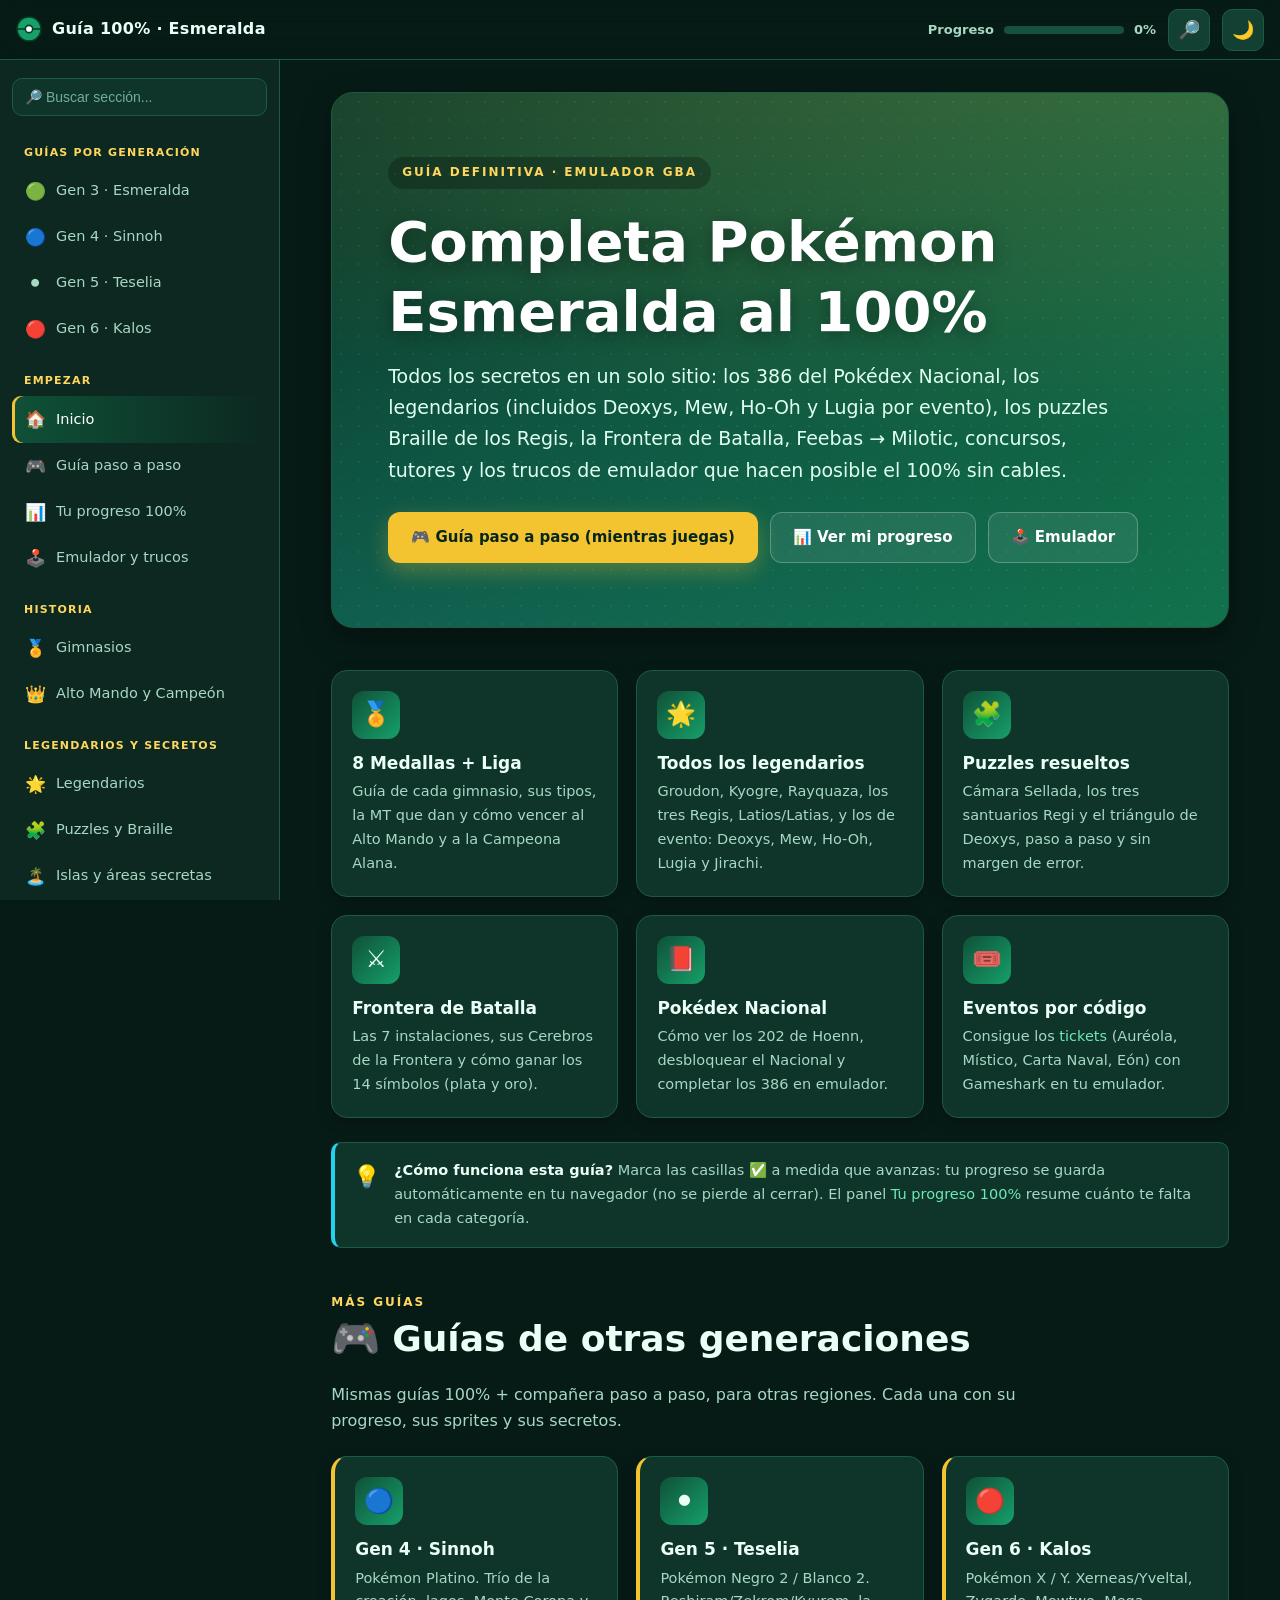
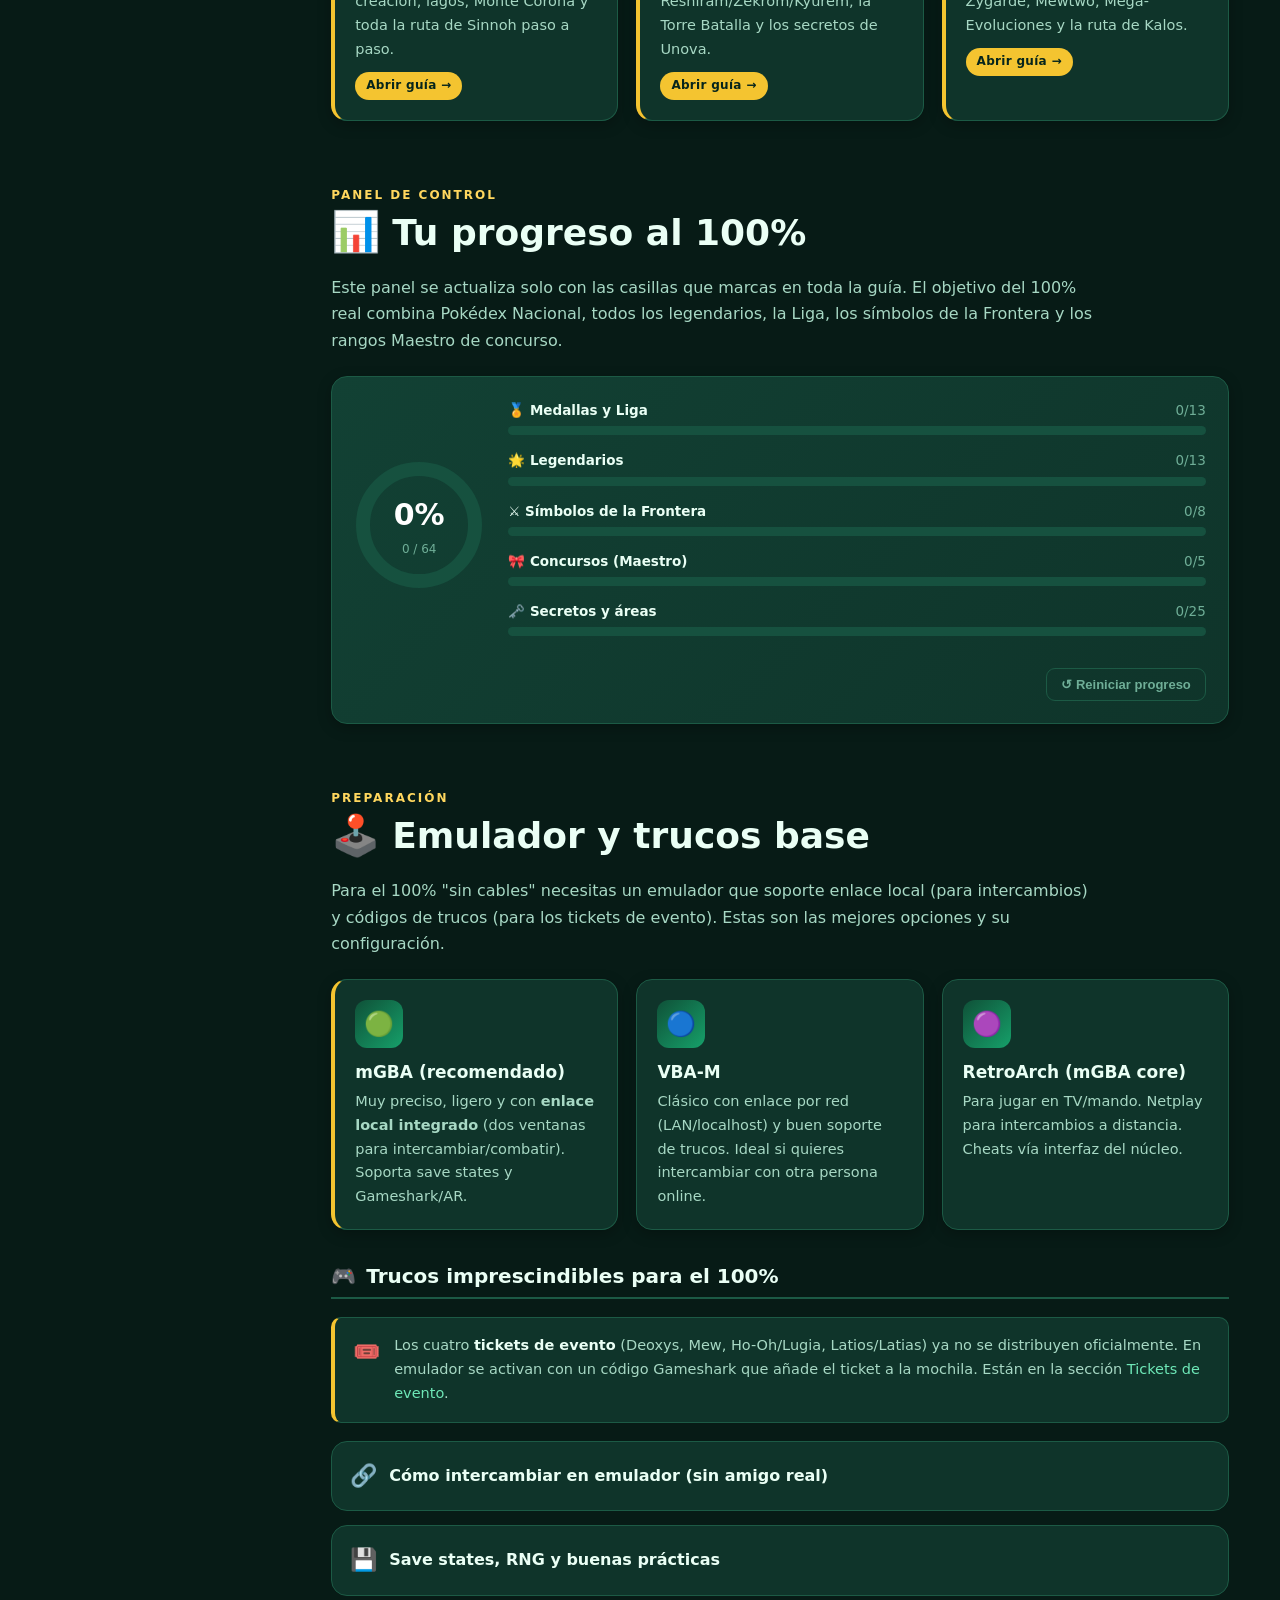
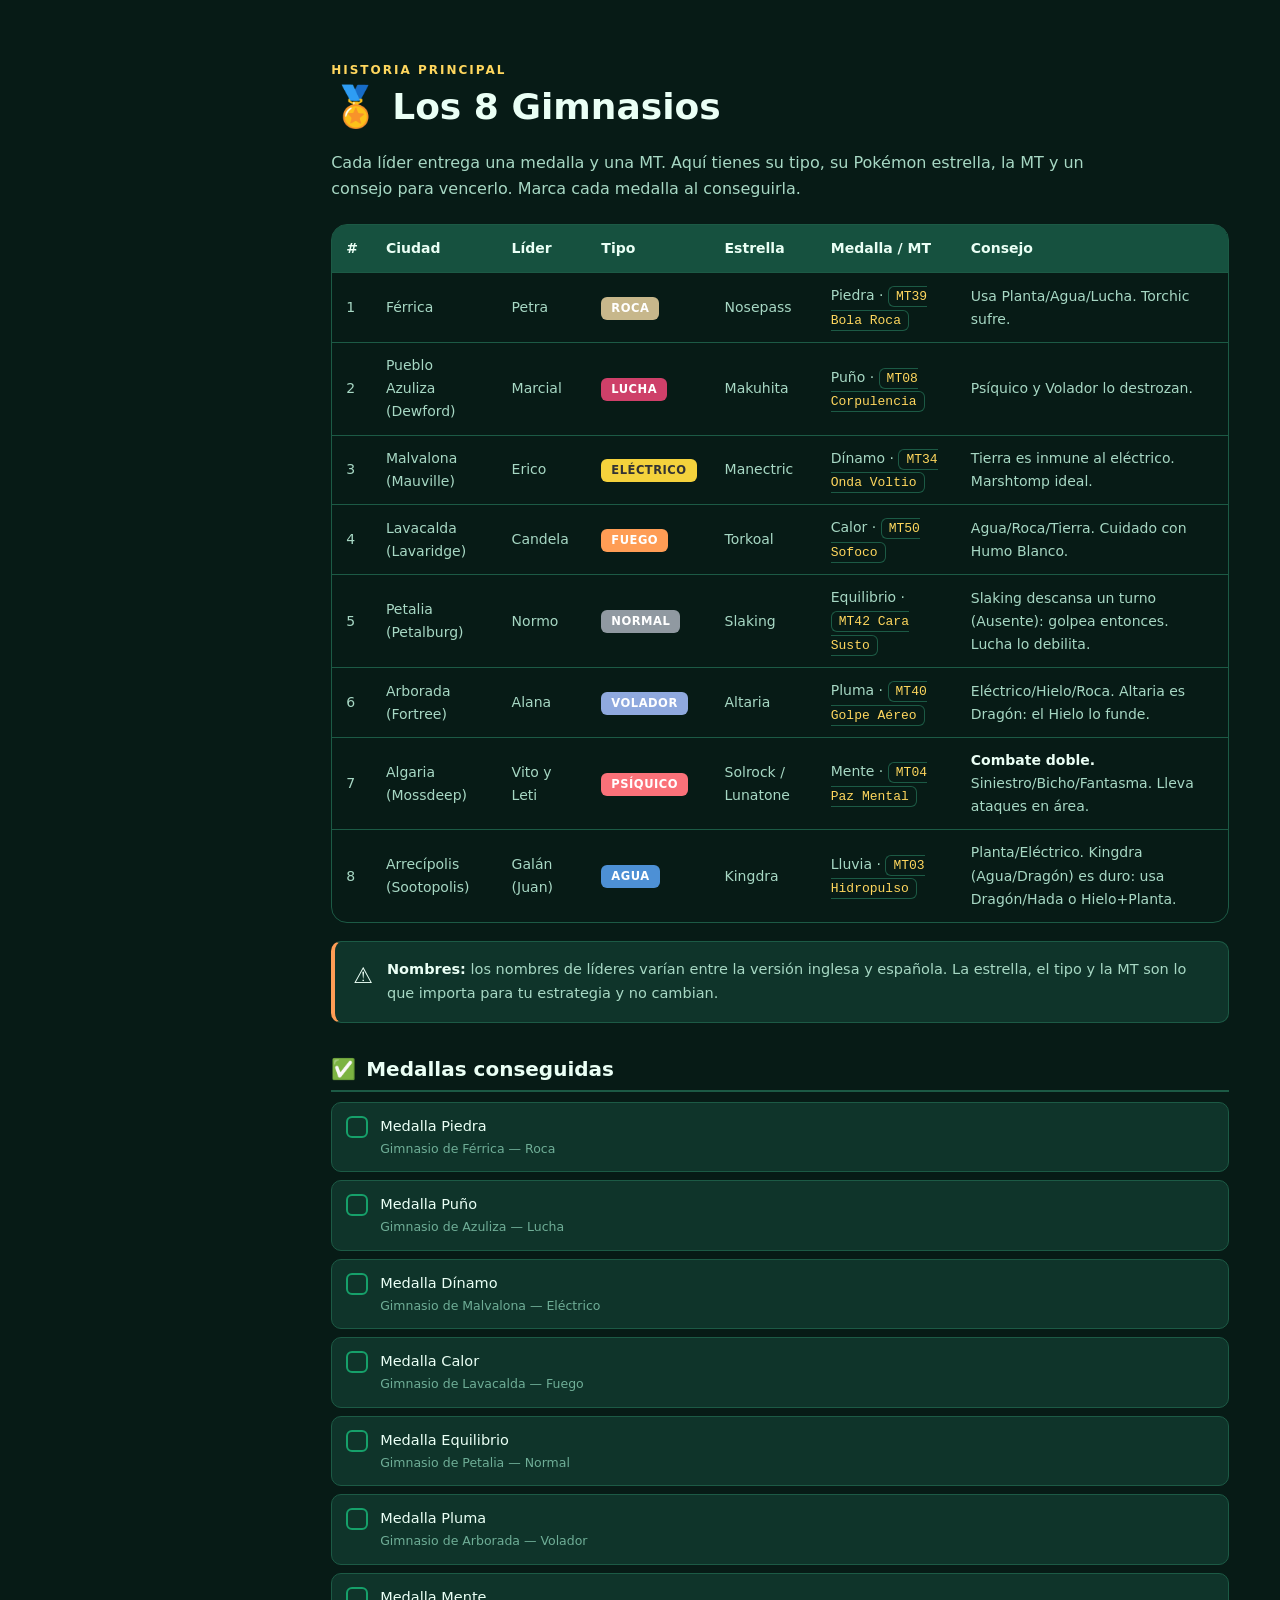
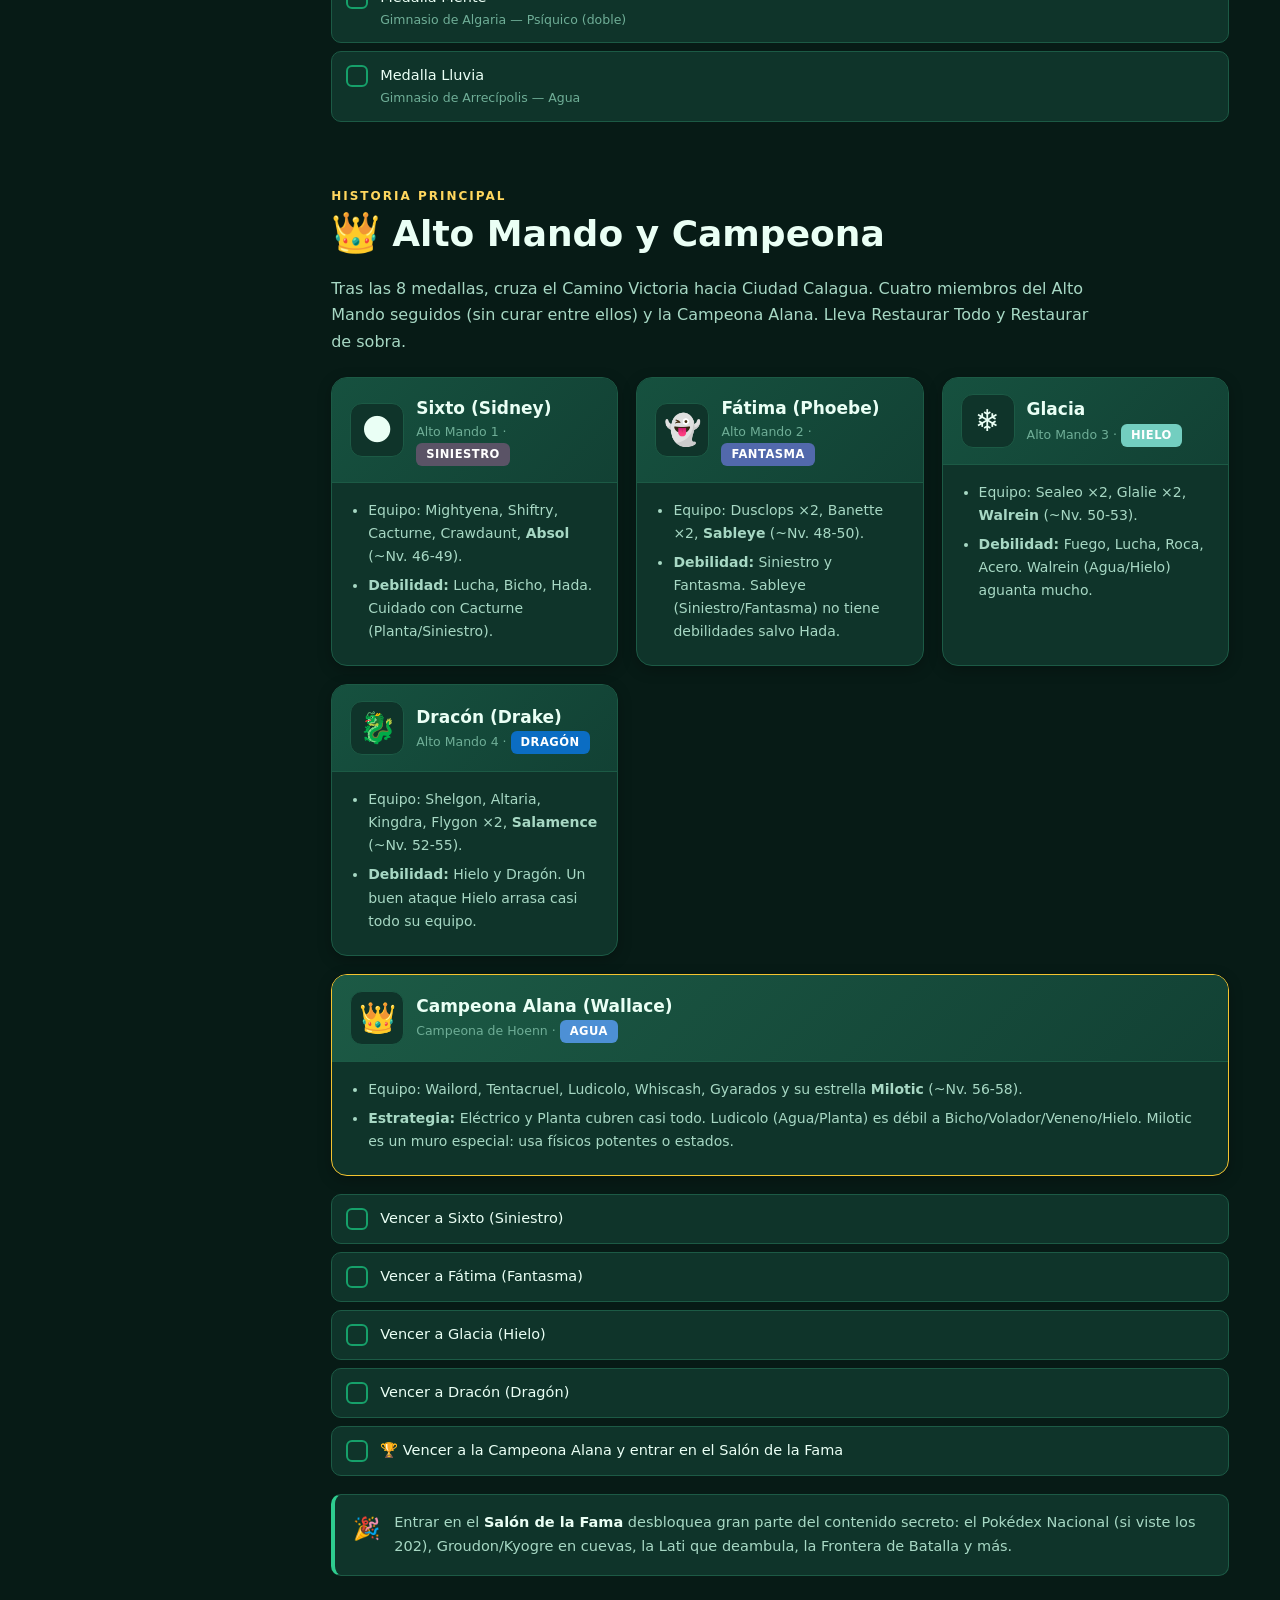
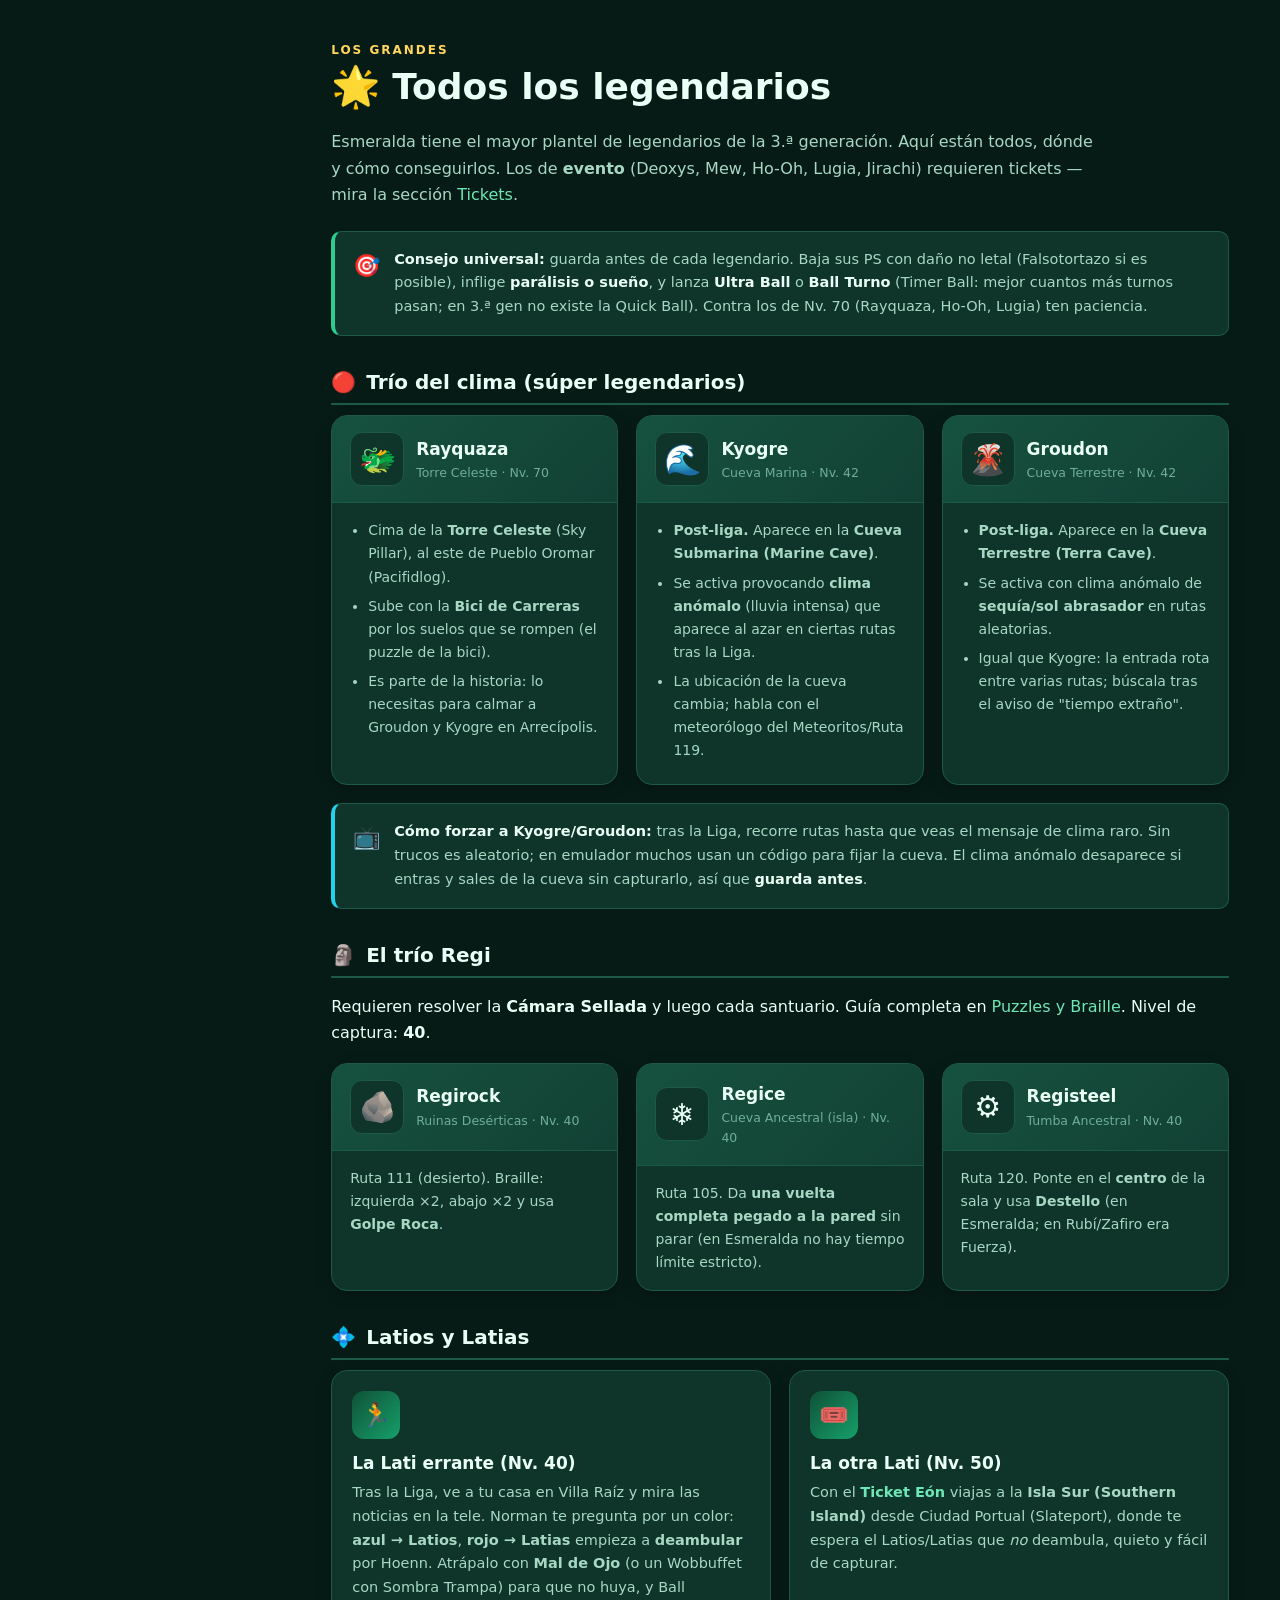
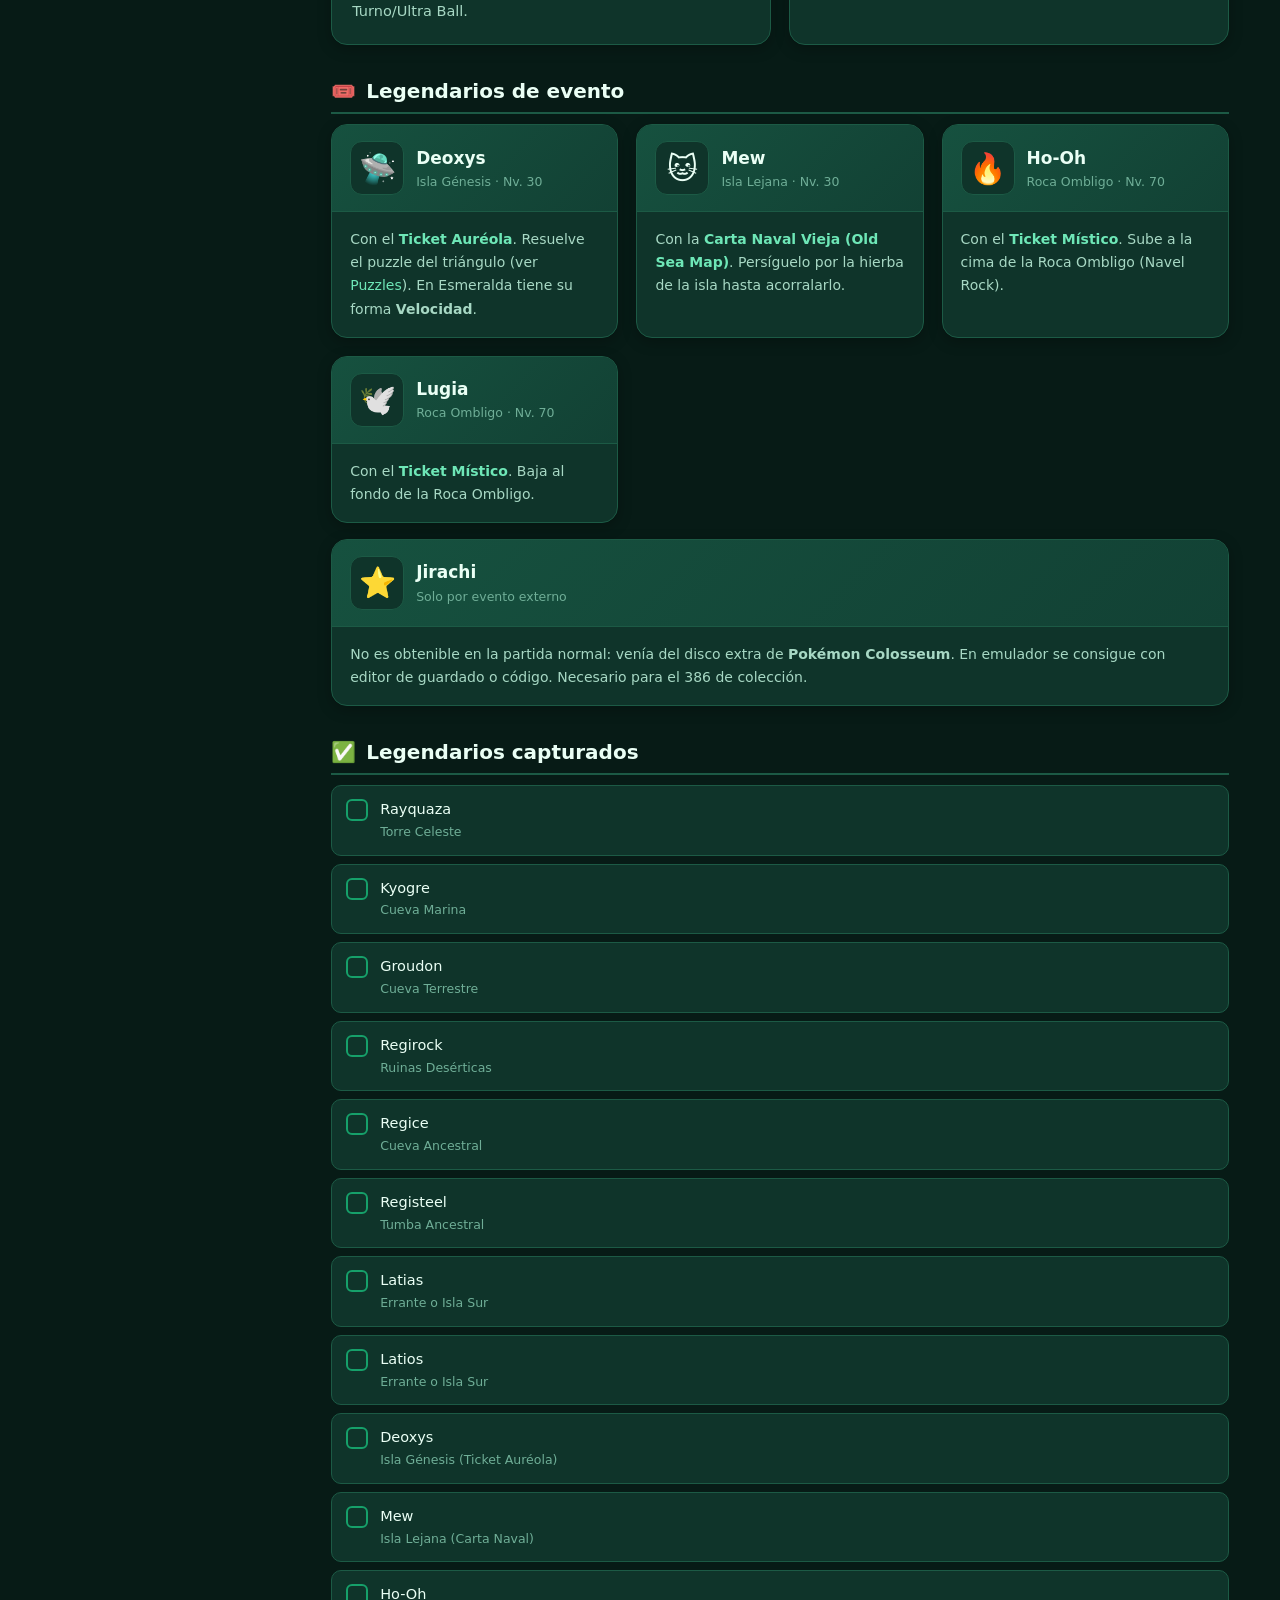
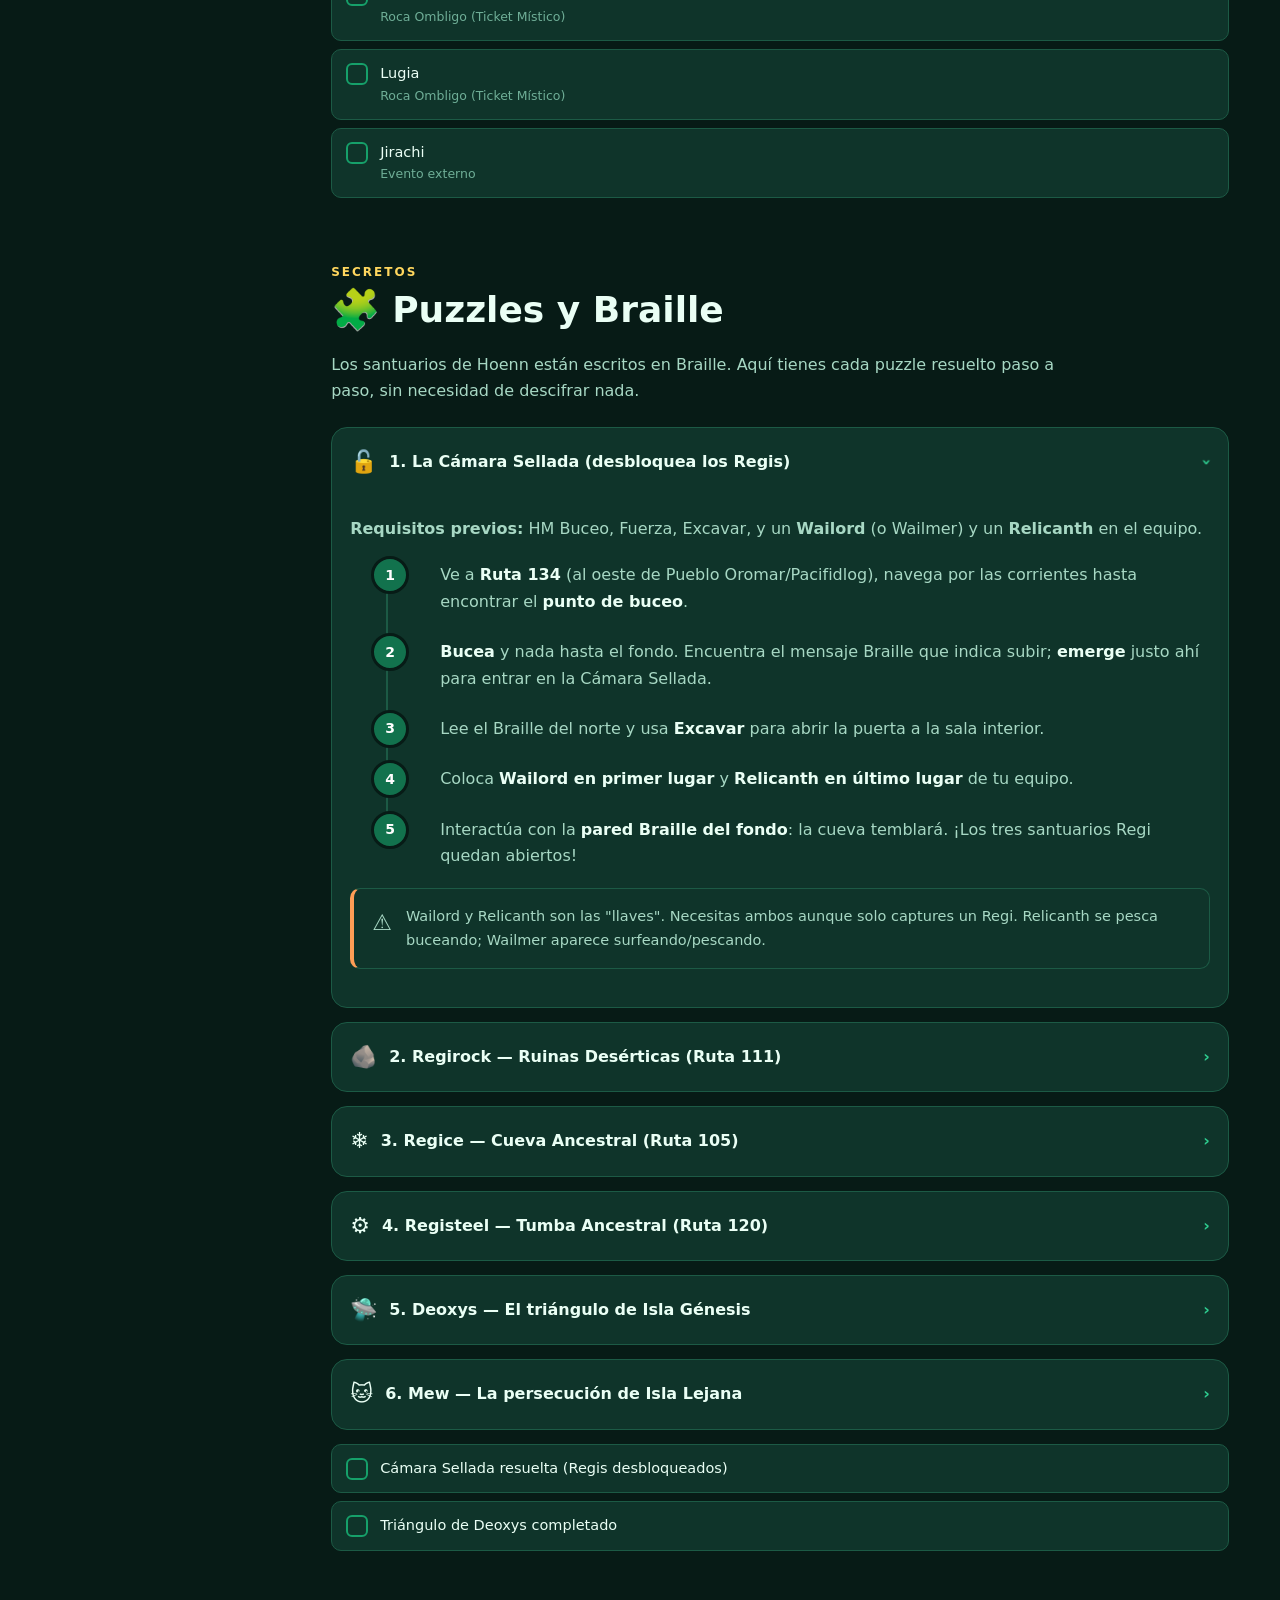
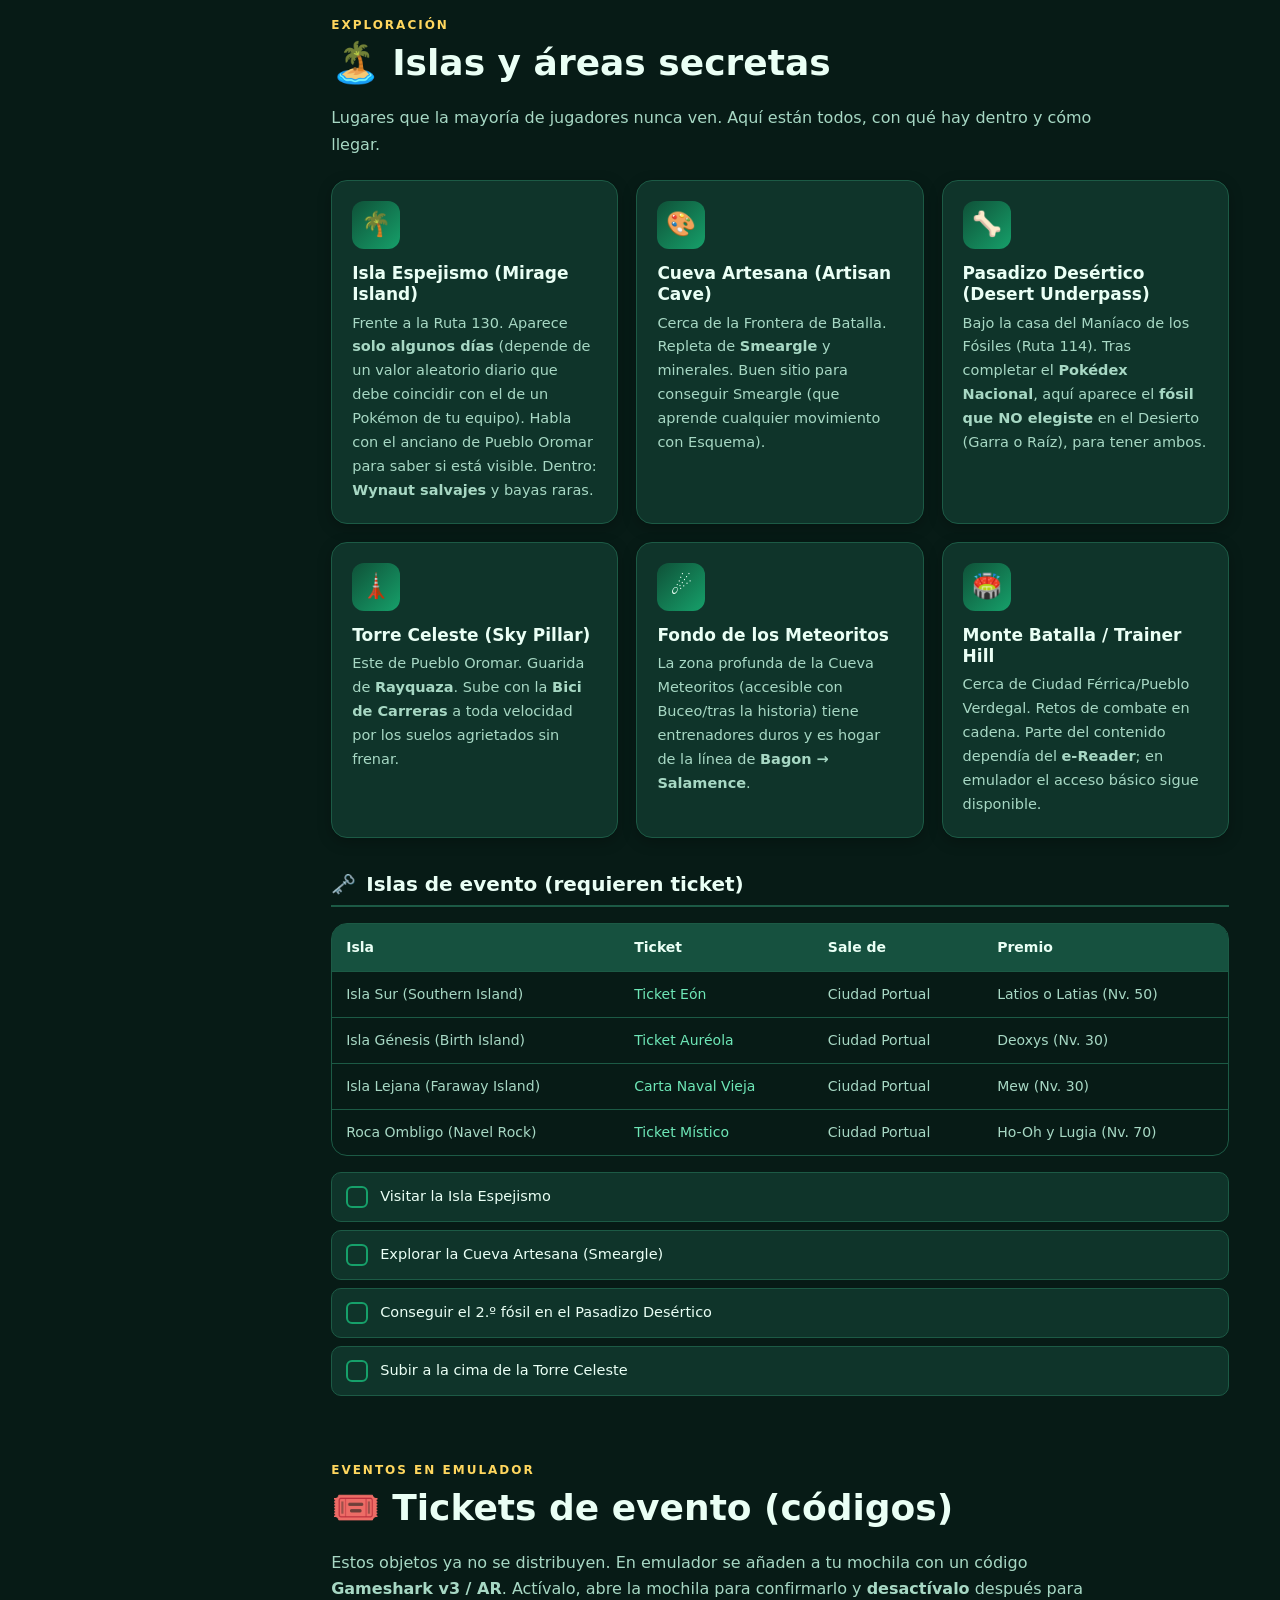
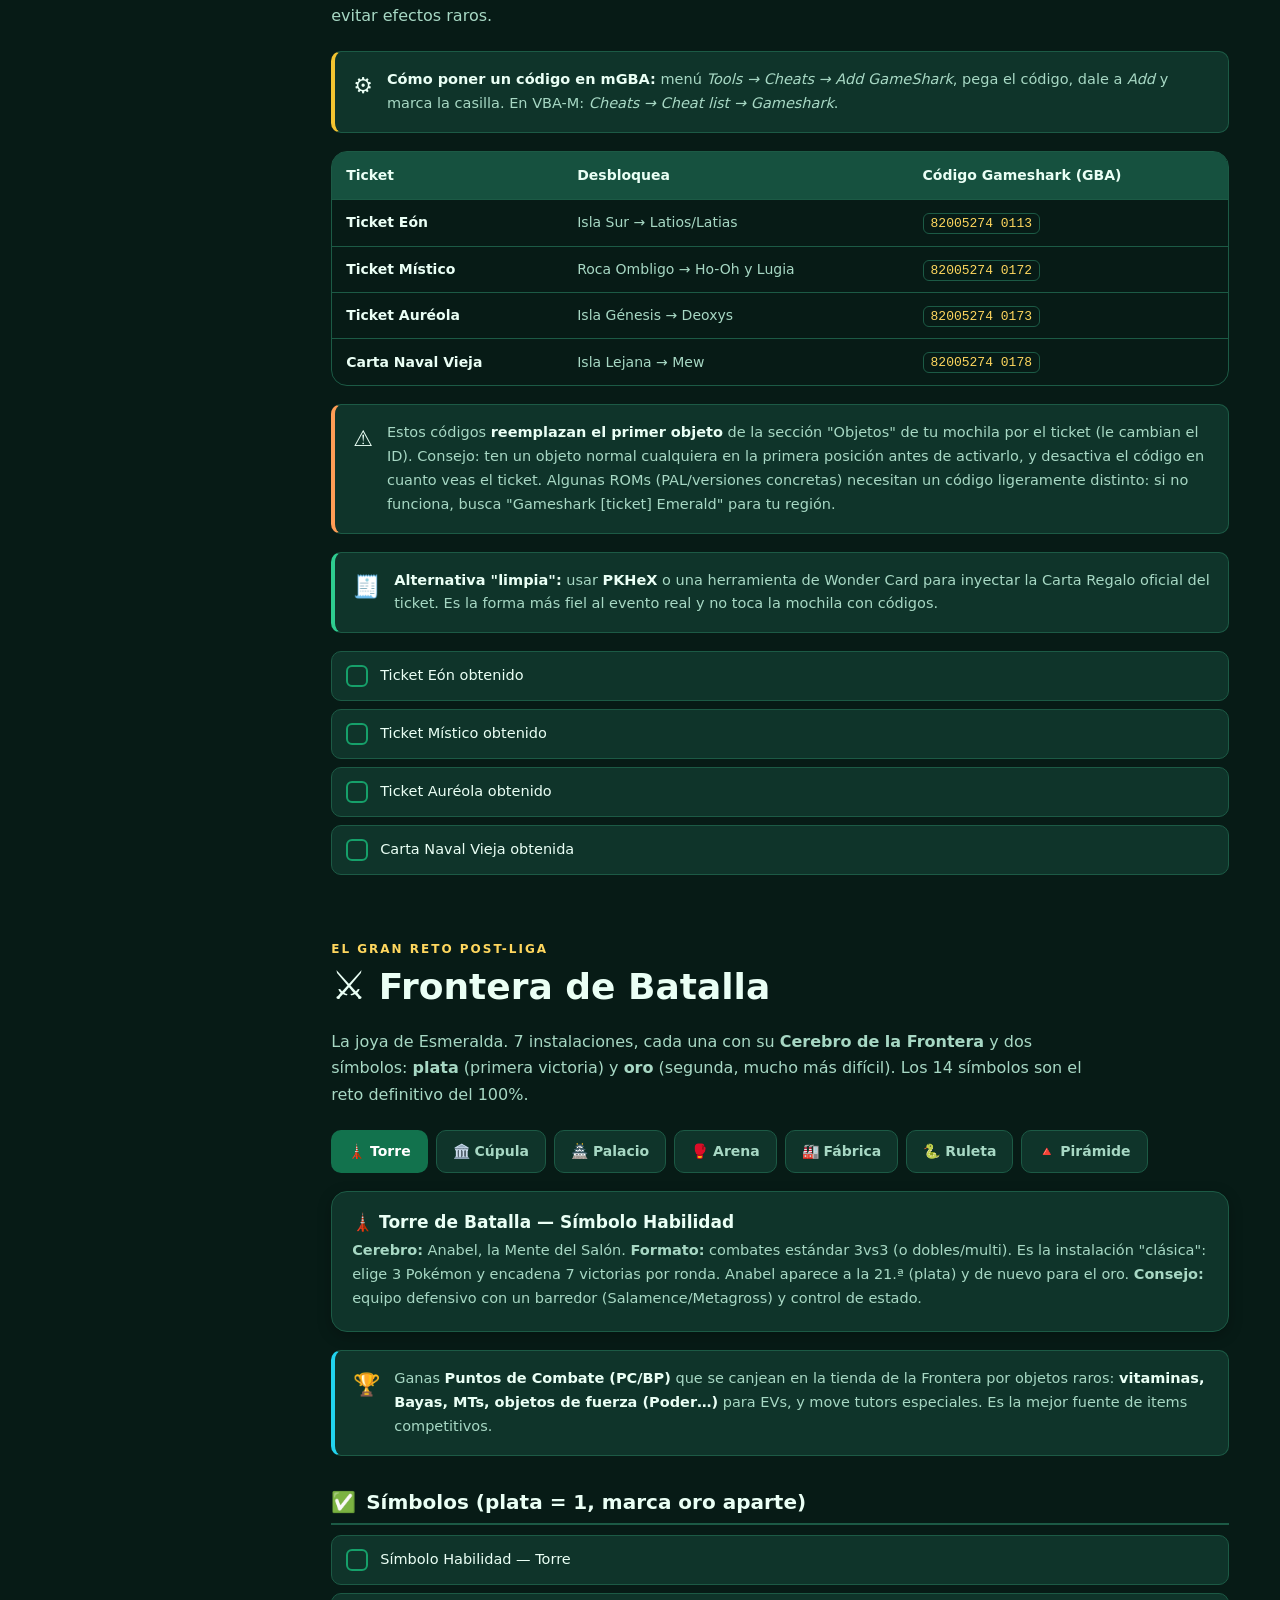
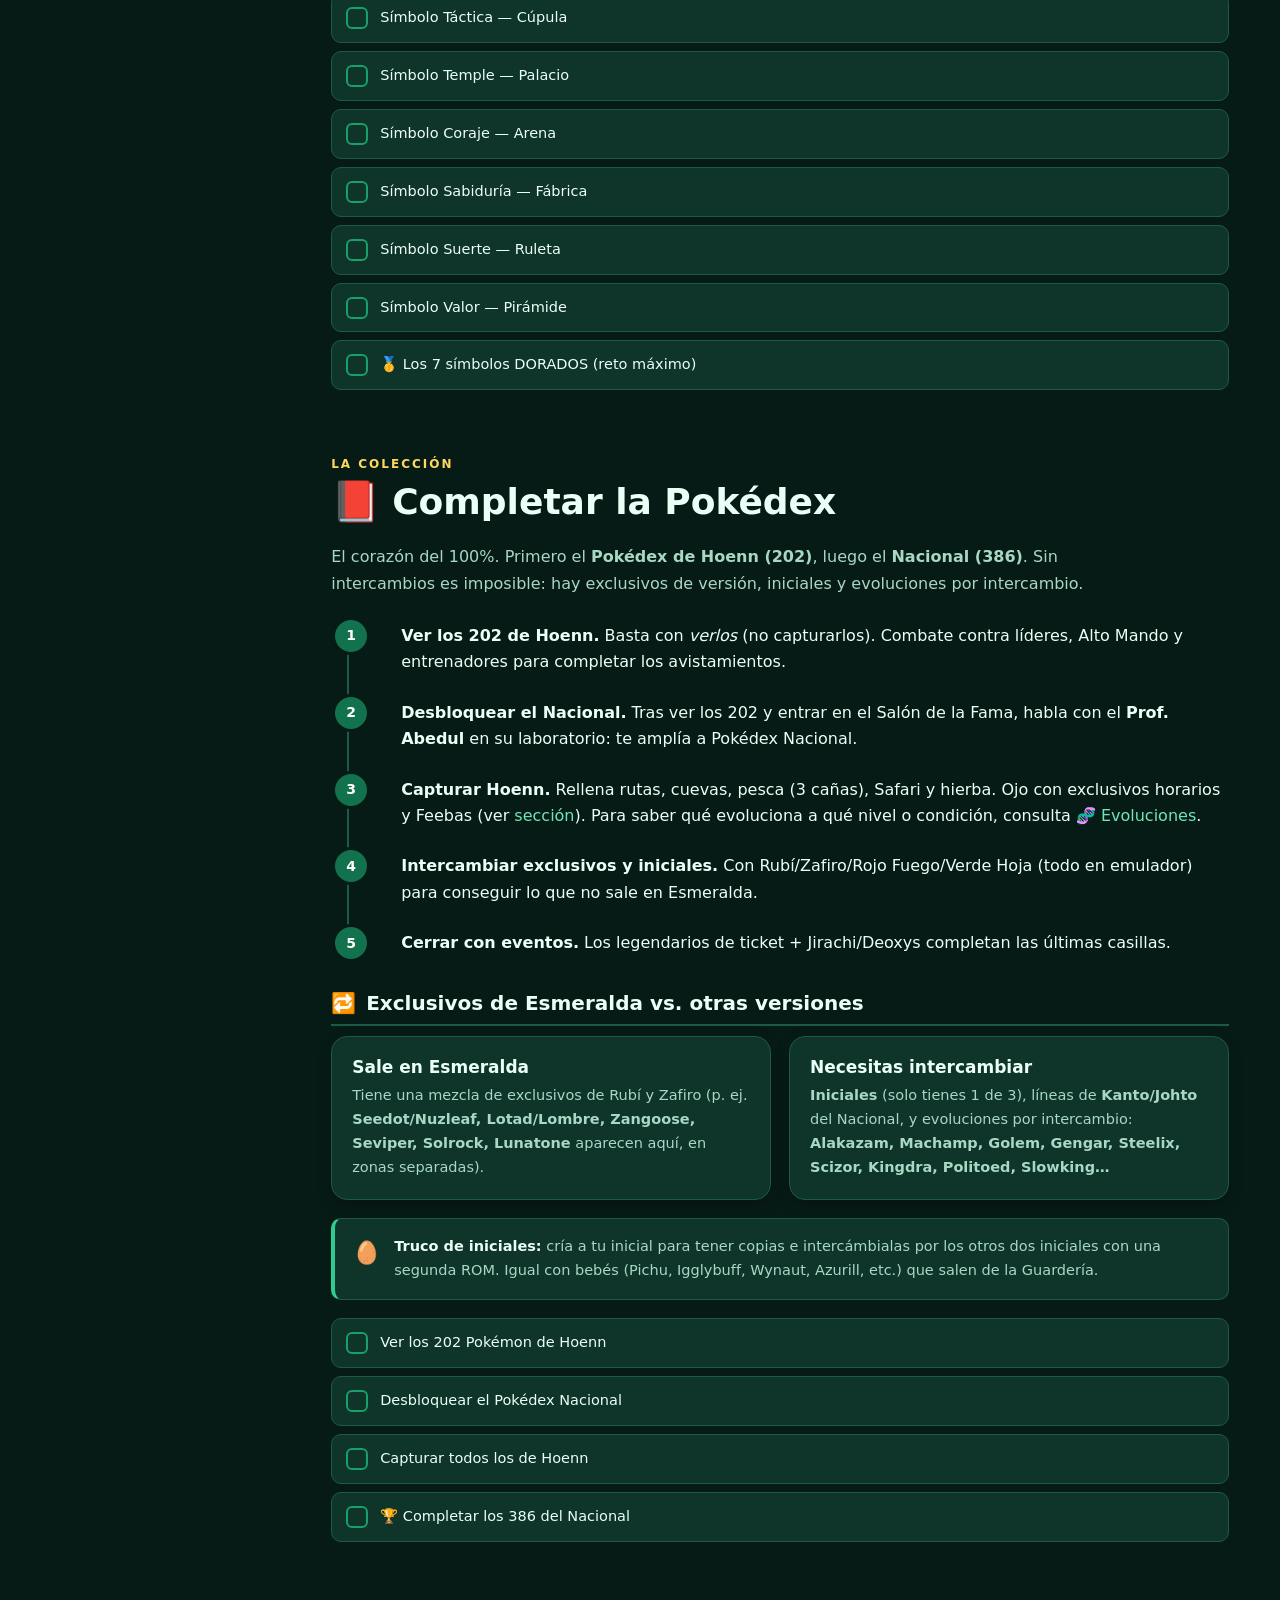
==== commit 8d274d05: "Enlazar la sección de evoluciones desde la compañera, la Pokédex y la ficha - La ficha emergente gan" ====
--- a/index.html
+++ b/index.html
@@ -607,7 +607,7 @@
       <ol class="steps">
         <li><b>Ver los 202 de Hoenn.</b> Basta con <em>verlos</em> (no capturarlos). Combate contra líderes, Alto Mando y entrenadores para completar los avistamientos.</li>
         <li><b>Desbloquear el Nacional.</b> Tras ver los 202 y entrar en el Salón de la Fama, habla con el <b>Prof. Abedul</b> en su laboratorio: te amplía a Pokédex Nacional.</li>
-        <li><b>Capturar Hoenn.</b> Rellena rutas, cuevas, pesca (3 cañas), Safari y hierba. Ojo con exclusivos horarios y Feebas (ver <a href="#feebas">sección</a>).</li>
+        <li><b>Capturar Hoenn.</b> Rellena rutas, cuevas, pesca (3 cañas), Safari y hierba. Ojo con exclusivos horarios y Feebas (ver <a href="#feebas">sección</a>). Para saber qué evoluciona a qué nivel o condición, consulta <a href="#evoluciones">🧬 Evoluciones</a>.</li>
         <li><b>Intercambiar exclusivos y iniciales.</b> Con Rubí/Zafiro/Rojo Fuego/Verde Hoja (todo en emulador) para conseguir lo que no sale en Esmeralda.</li>
         <li><b>Cerrar con eventos.</b> Los legendarios de ticket + Jirachi/Deoxys completan las últimas casillas.</li>
       </ol>
--- a/assets/css/evo.css
+++ b/assets/css/evo.css
@@ -37,6 +37,10 @@
 }
 .evo-sheet__close:hover { background: var(--surface-3); }
 .evo-sheet__body { padding: 16px; overflow-y: auto; }
+.evo-sheet__foot {
+  padding: 10px 16px; border-top: 1px solid var(--border);
+  font-size: 13px; font-weight: 700; text-align: center;
+}
 
 /* móvil: hoja pegada abajo */
 @media (max-width: 640px) {
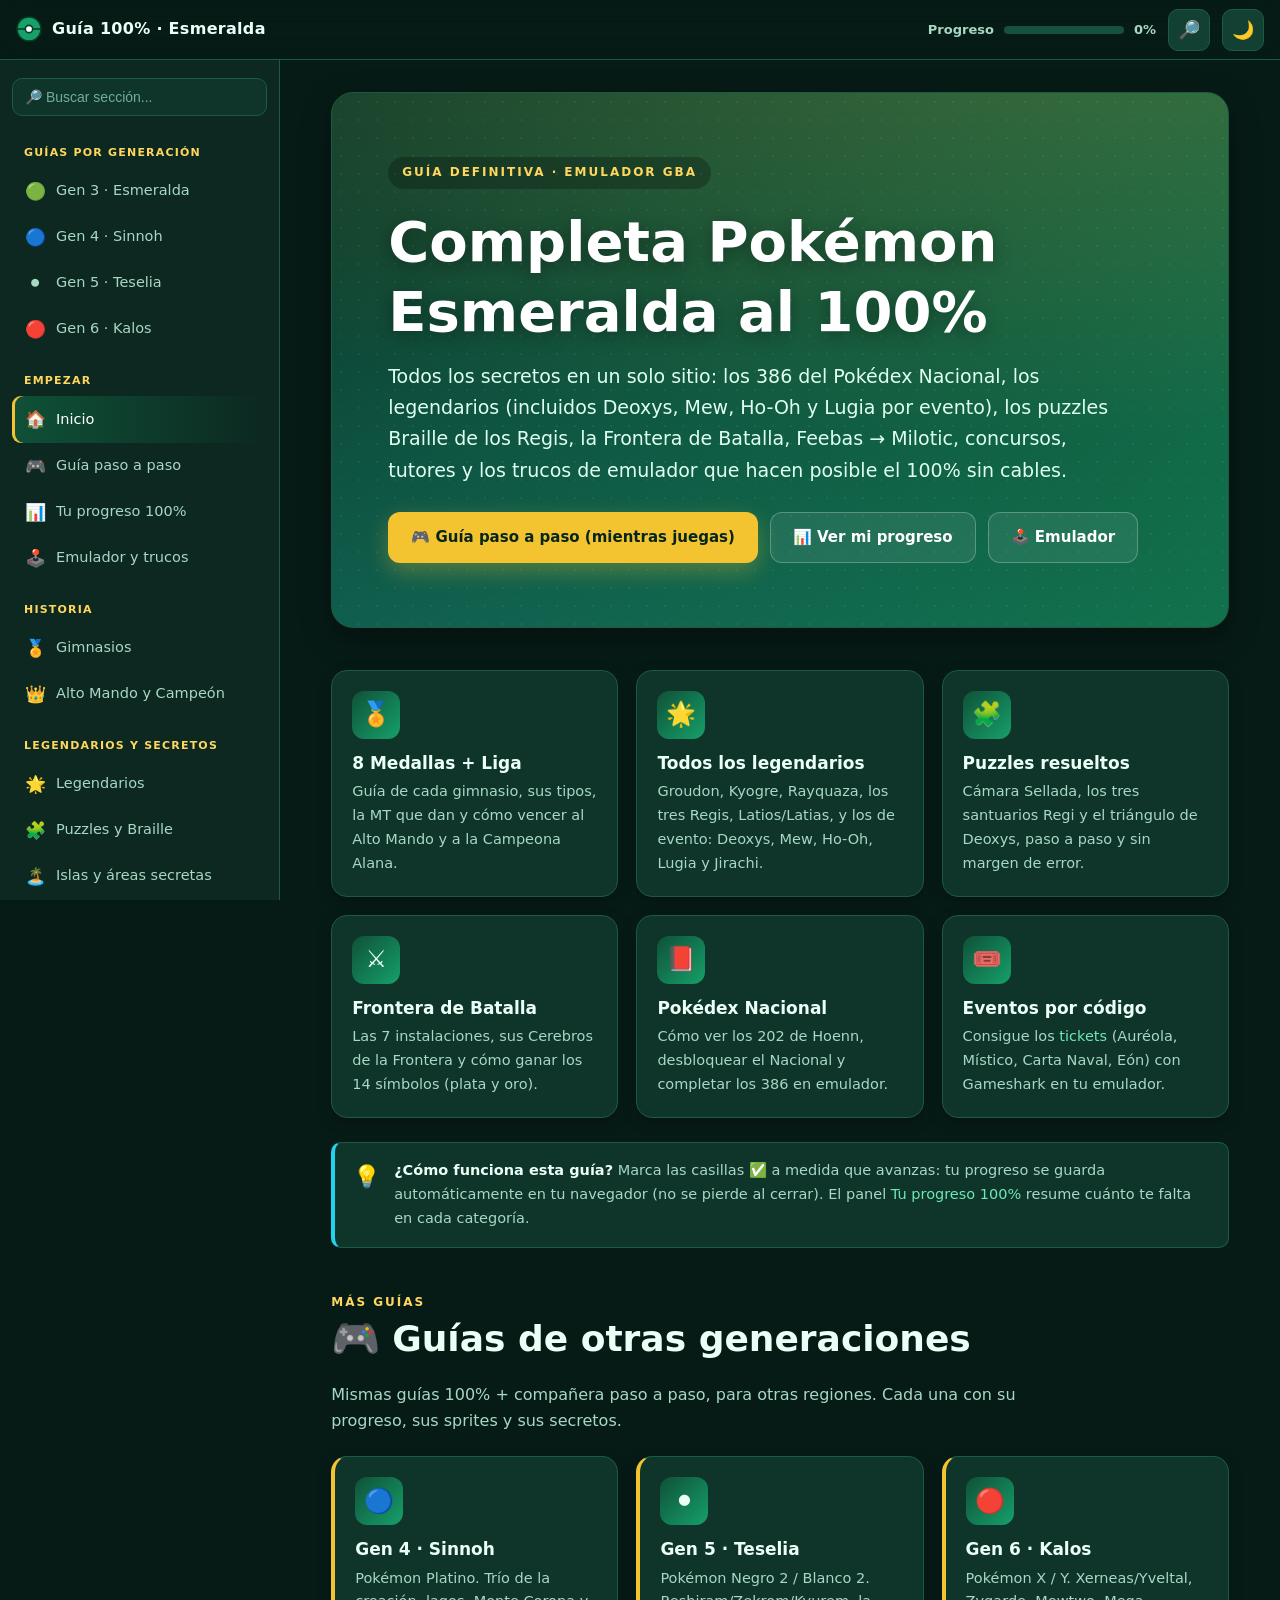
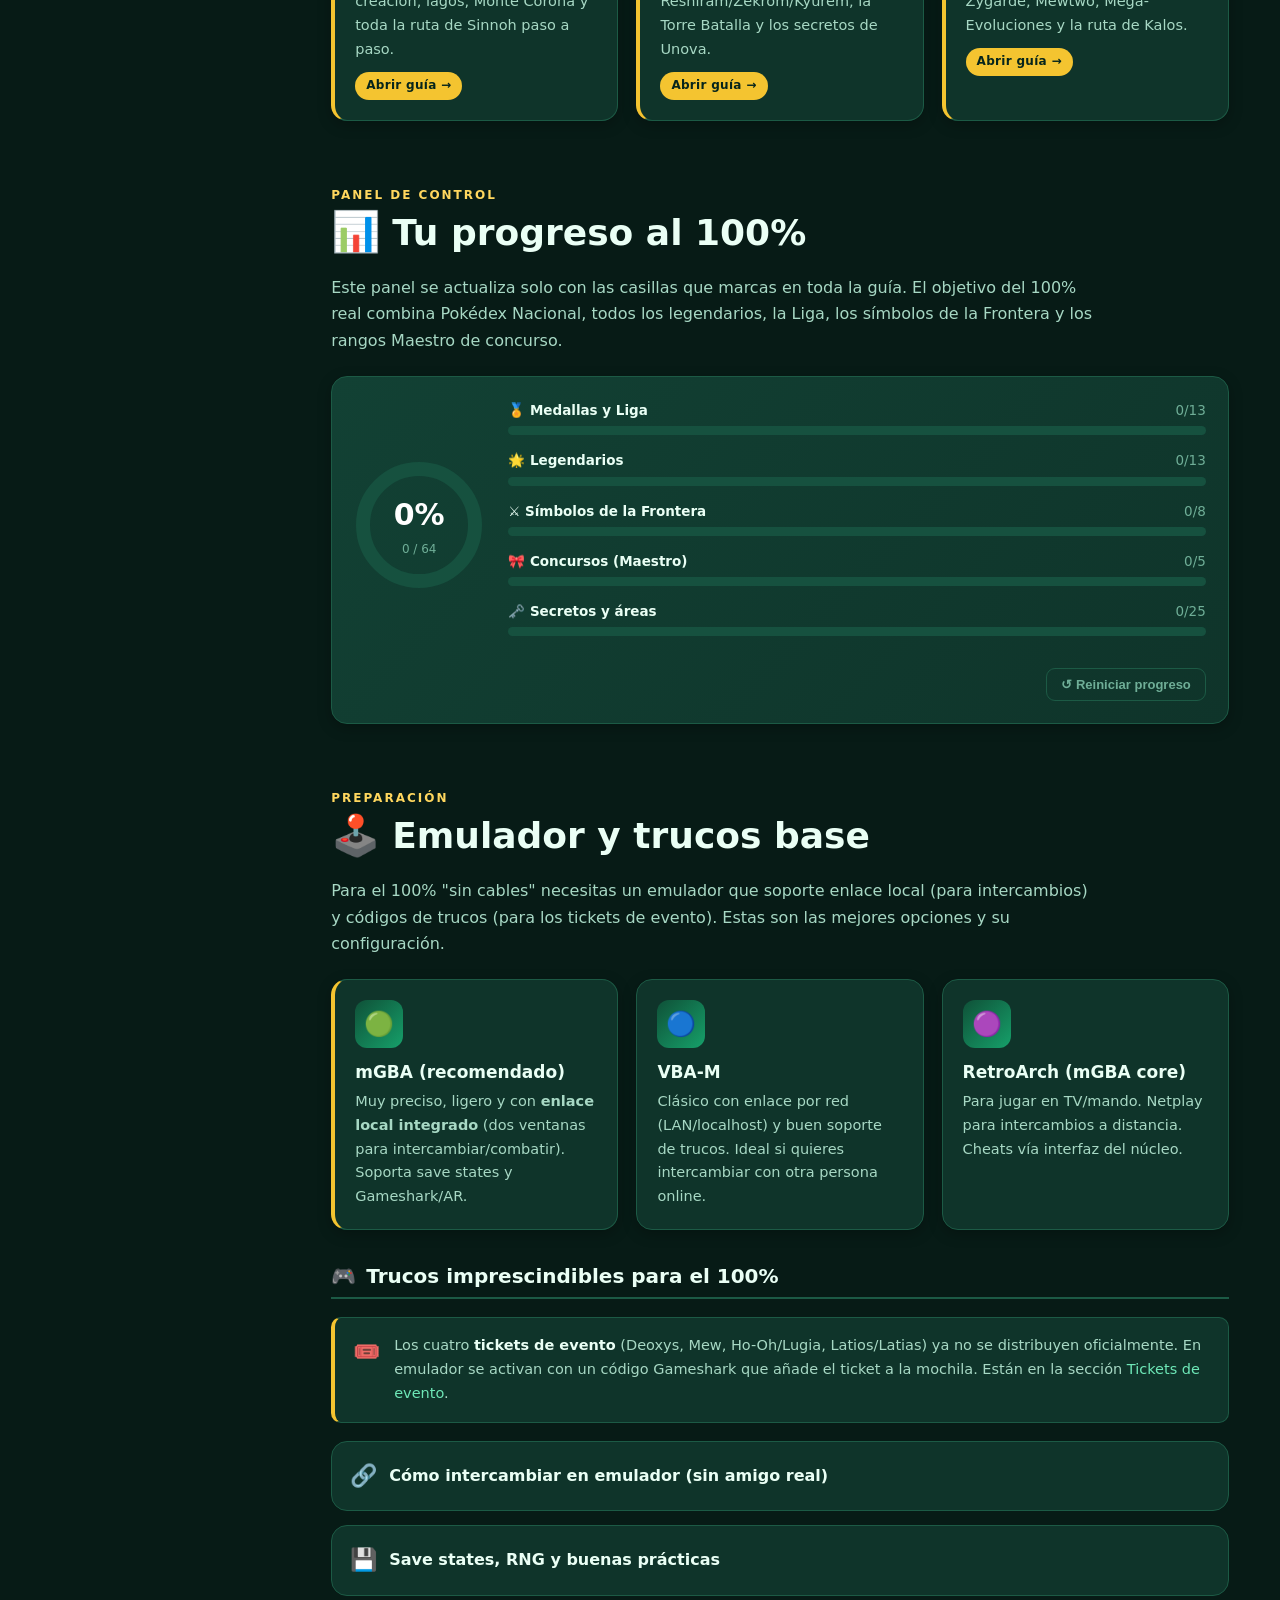
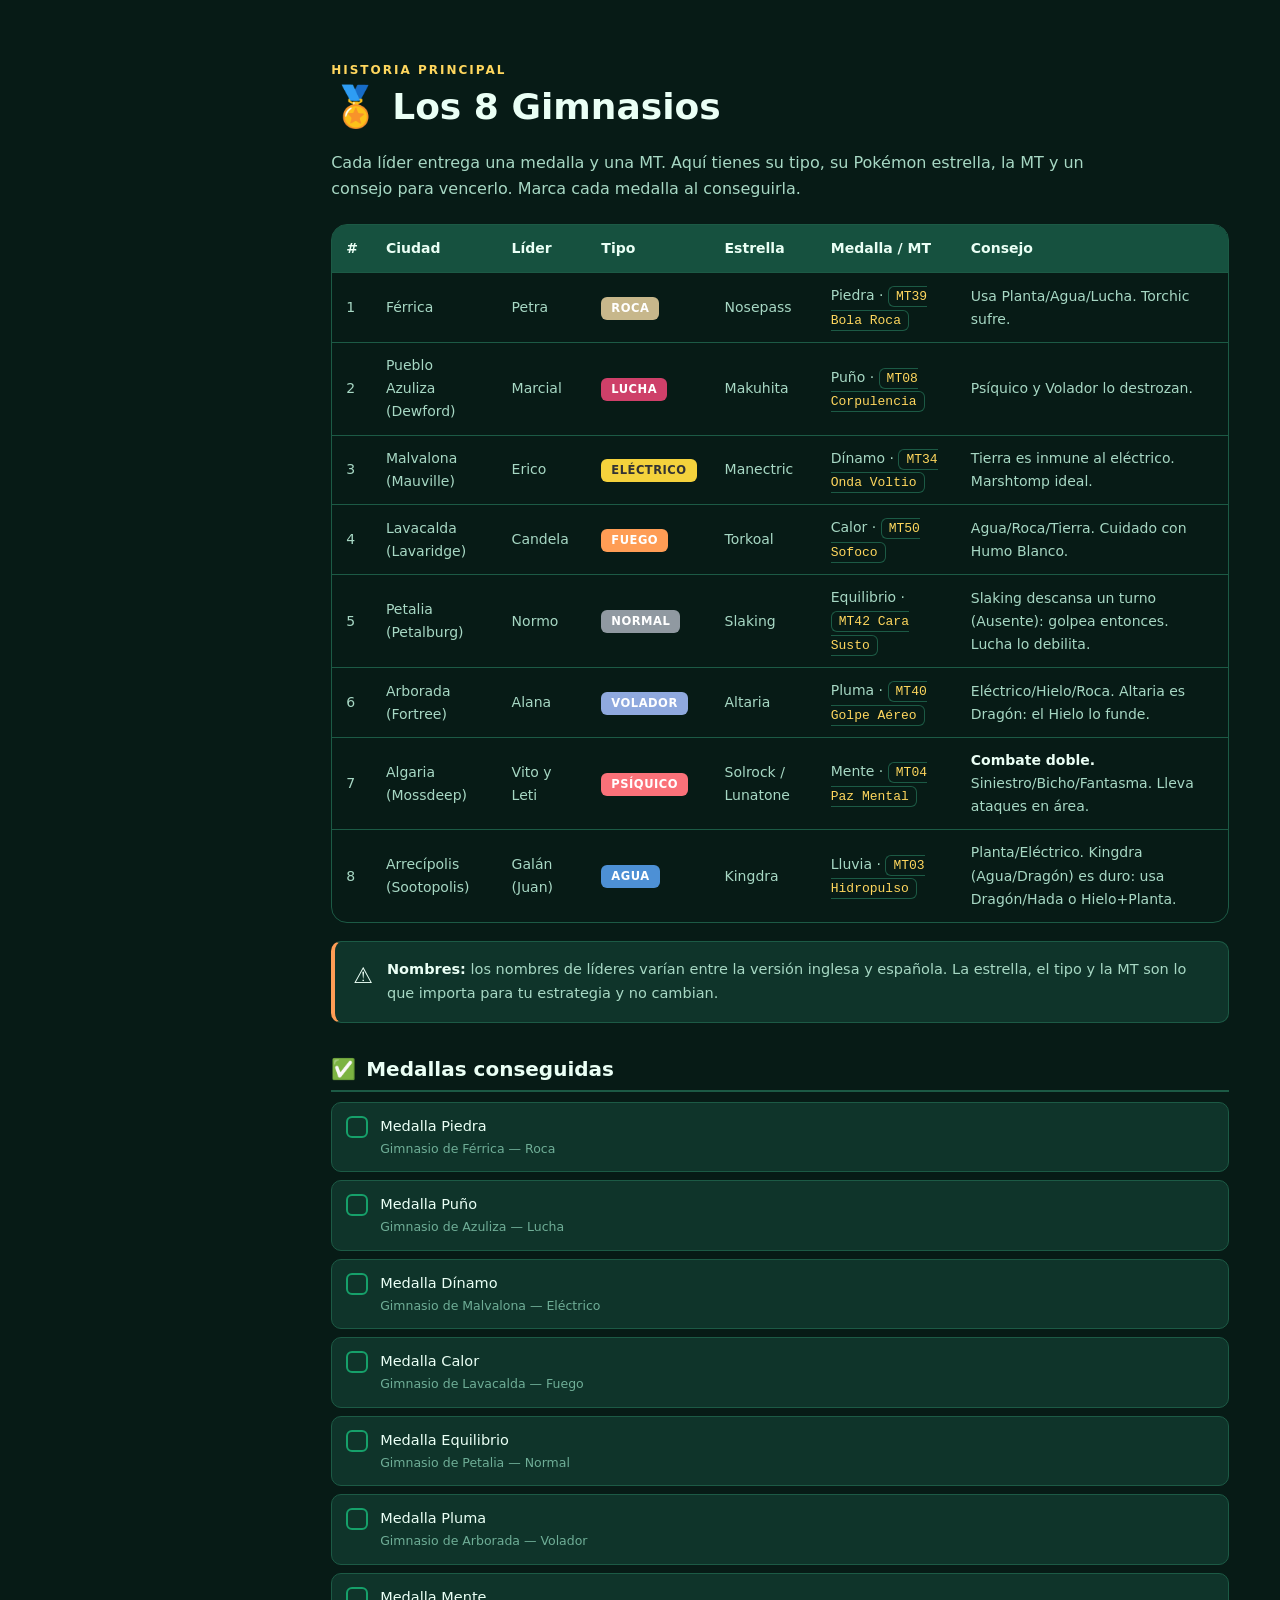
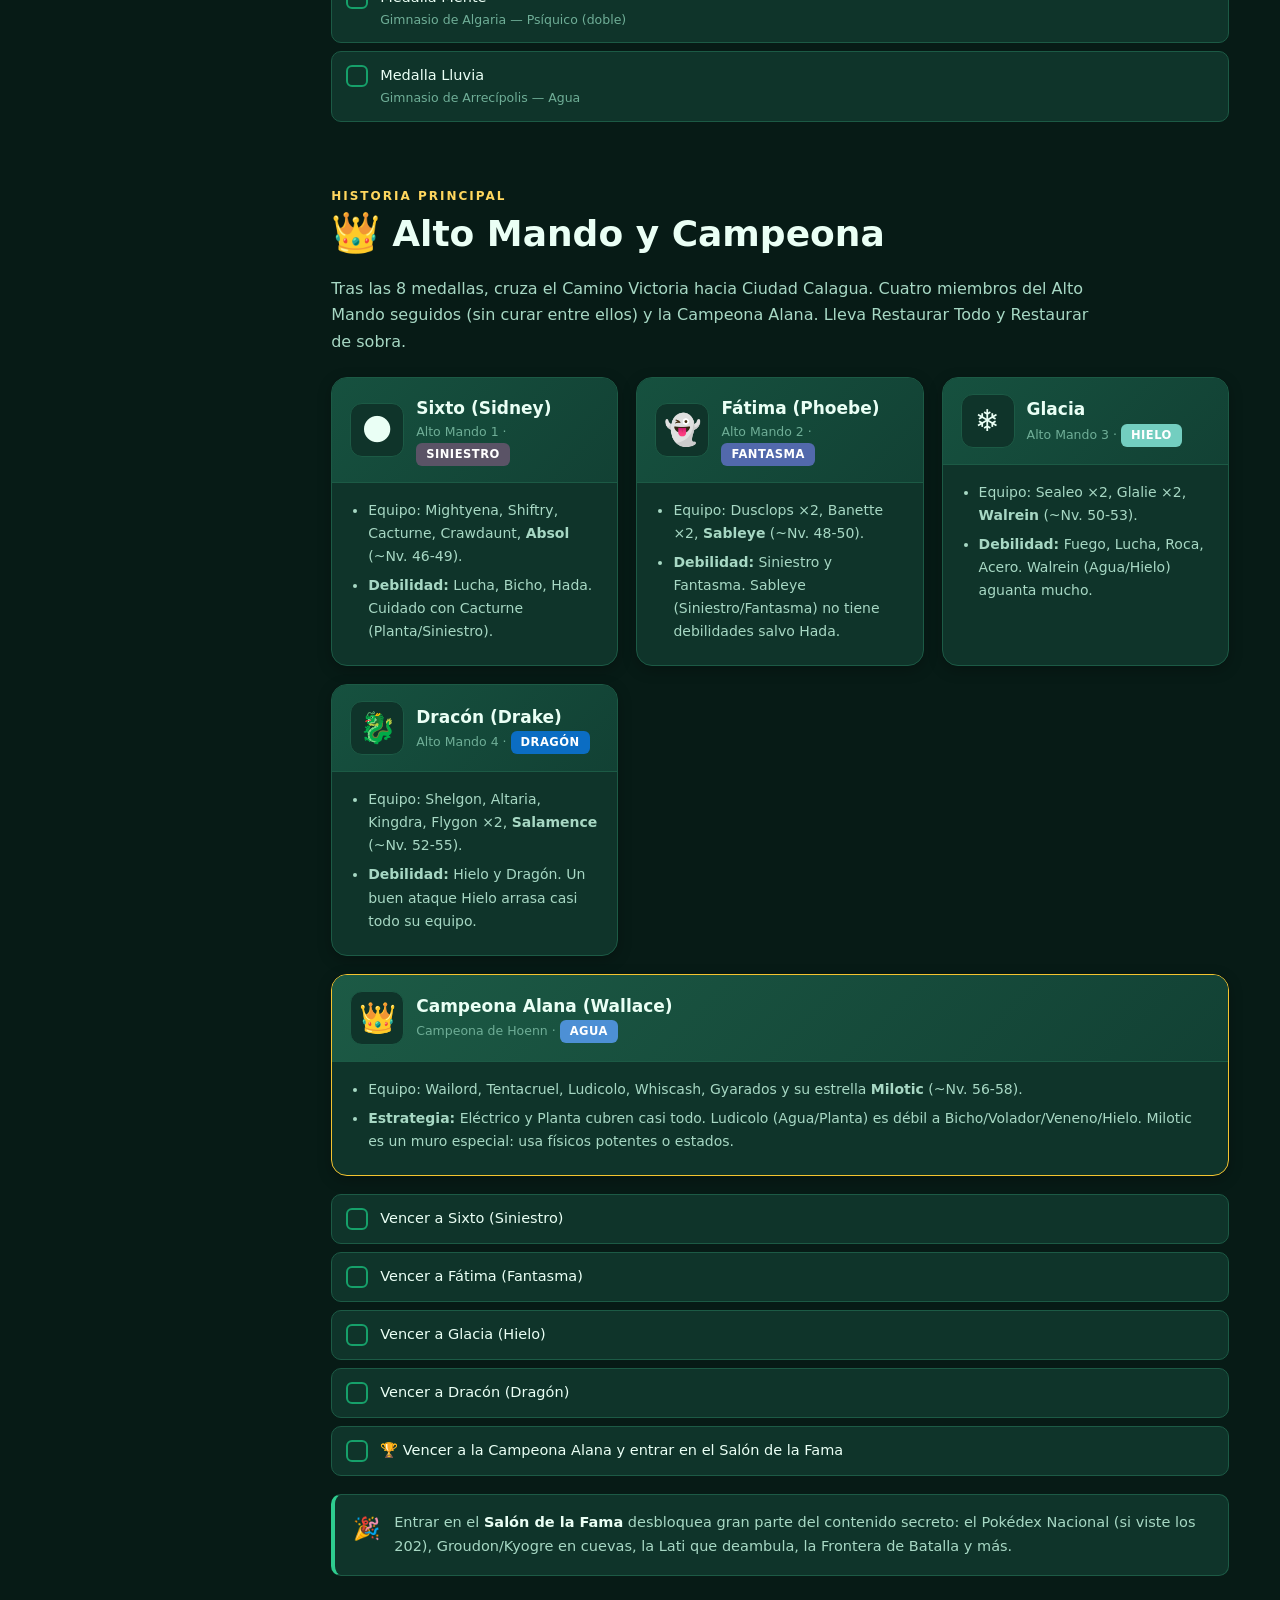
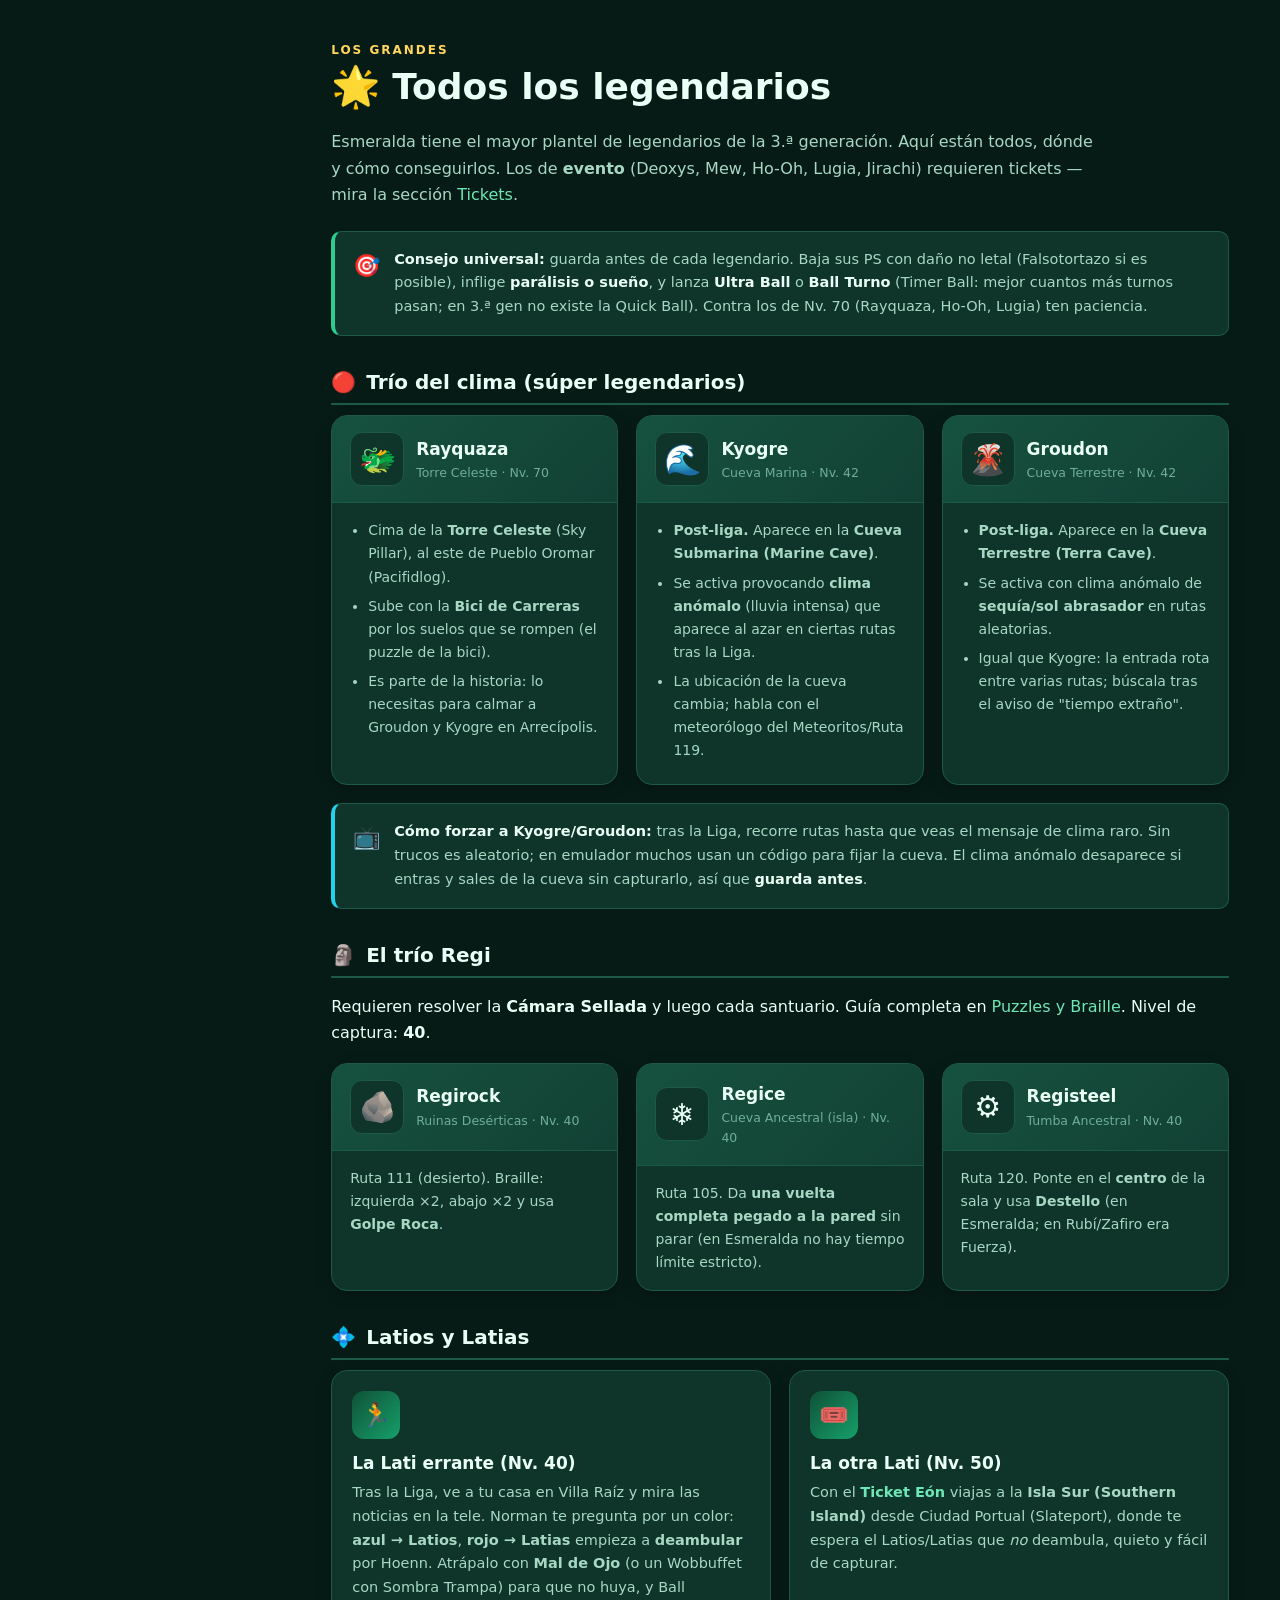
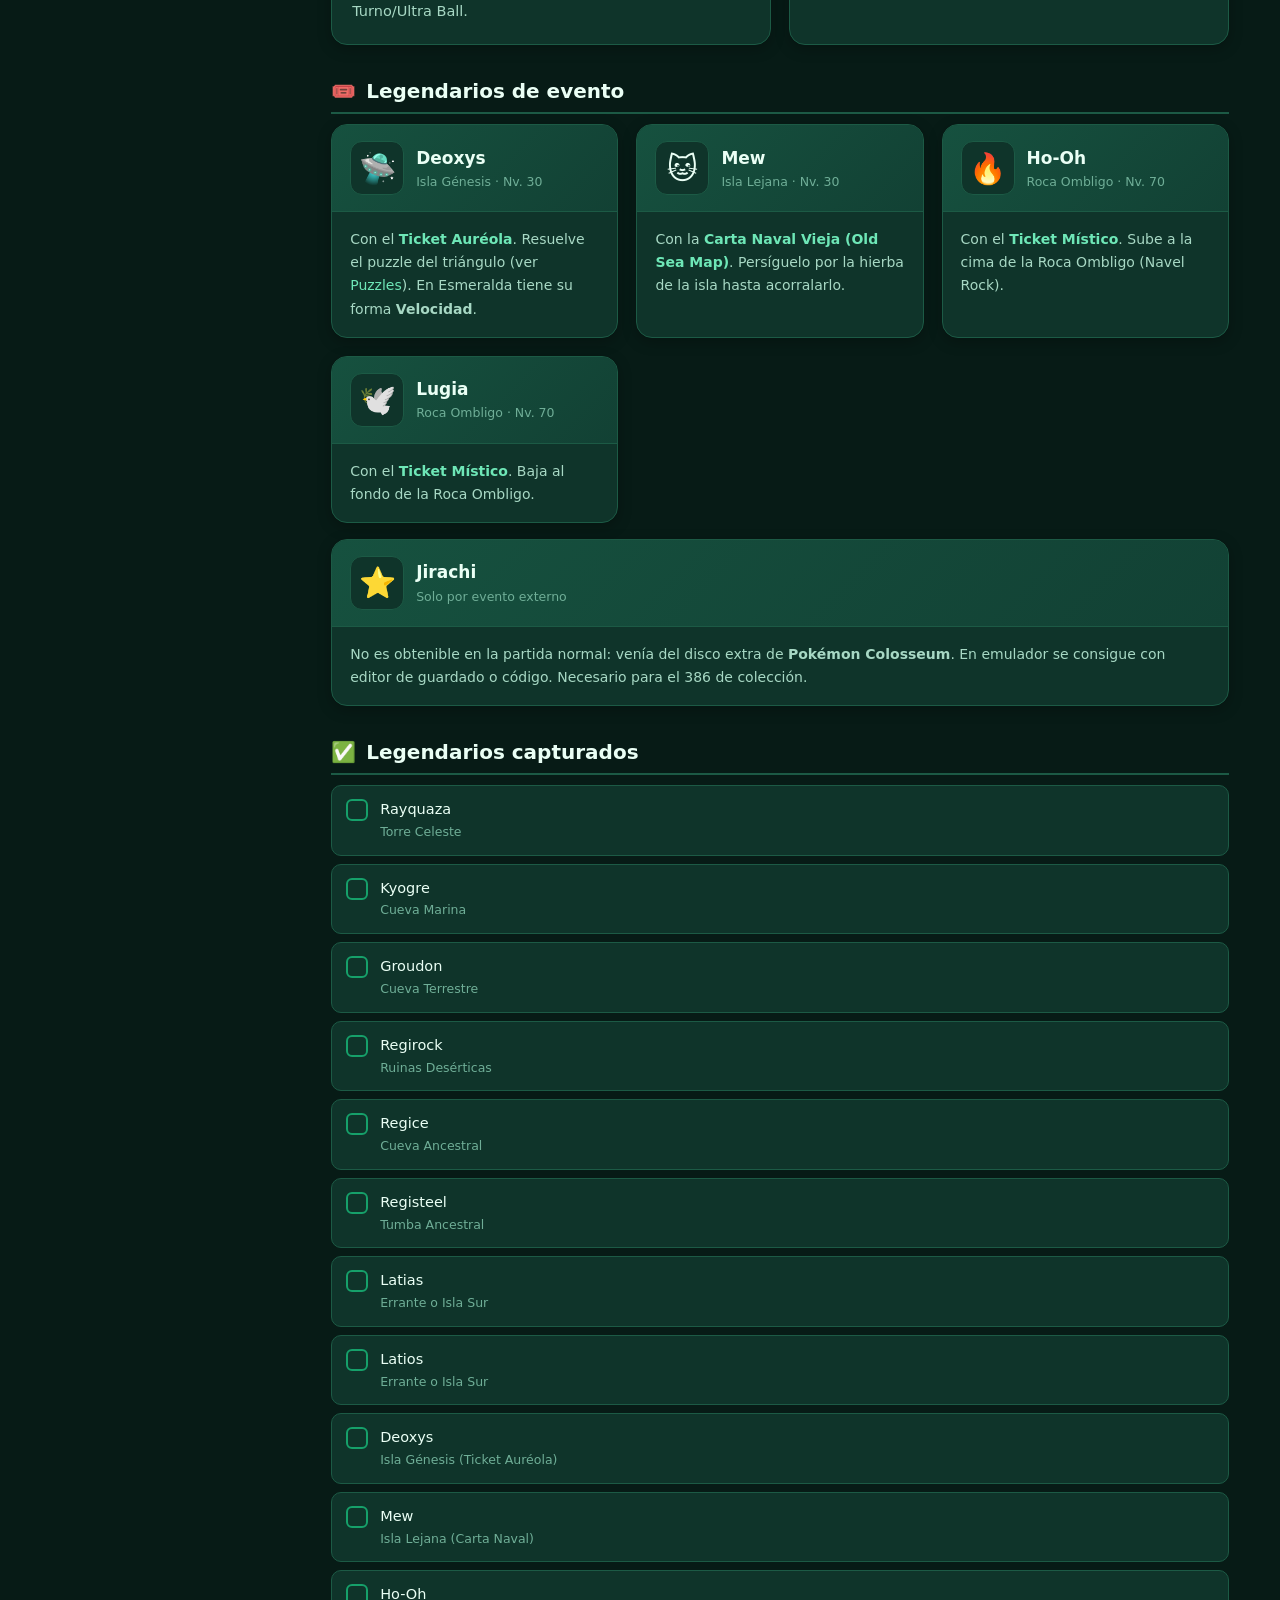
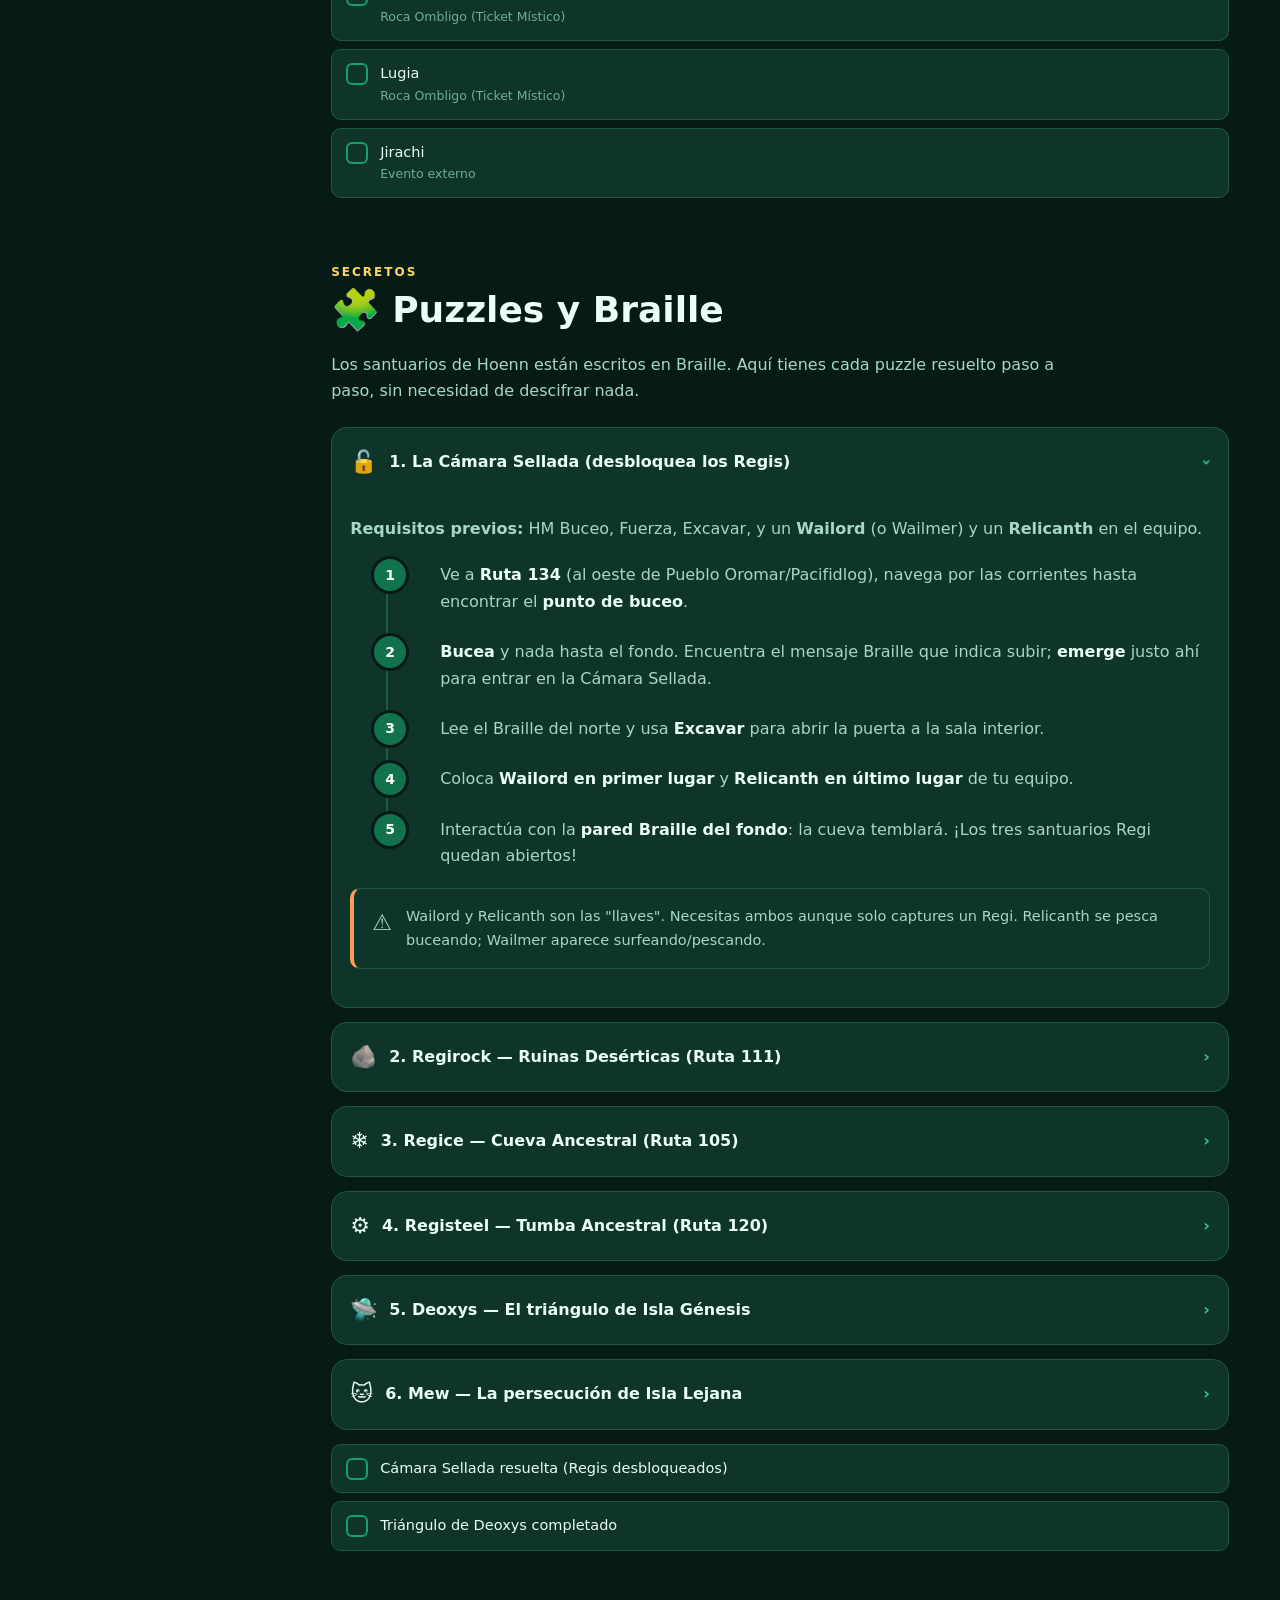
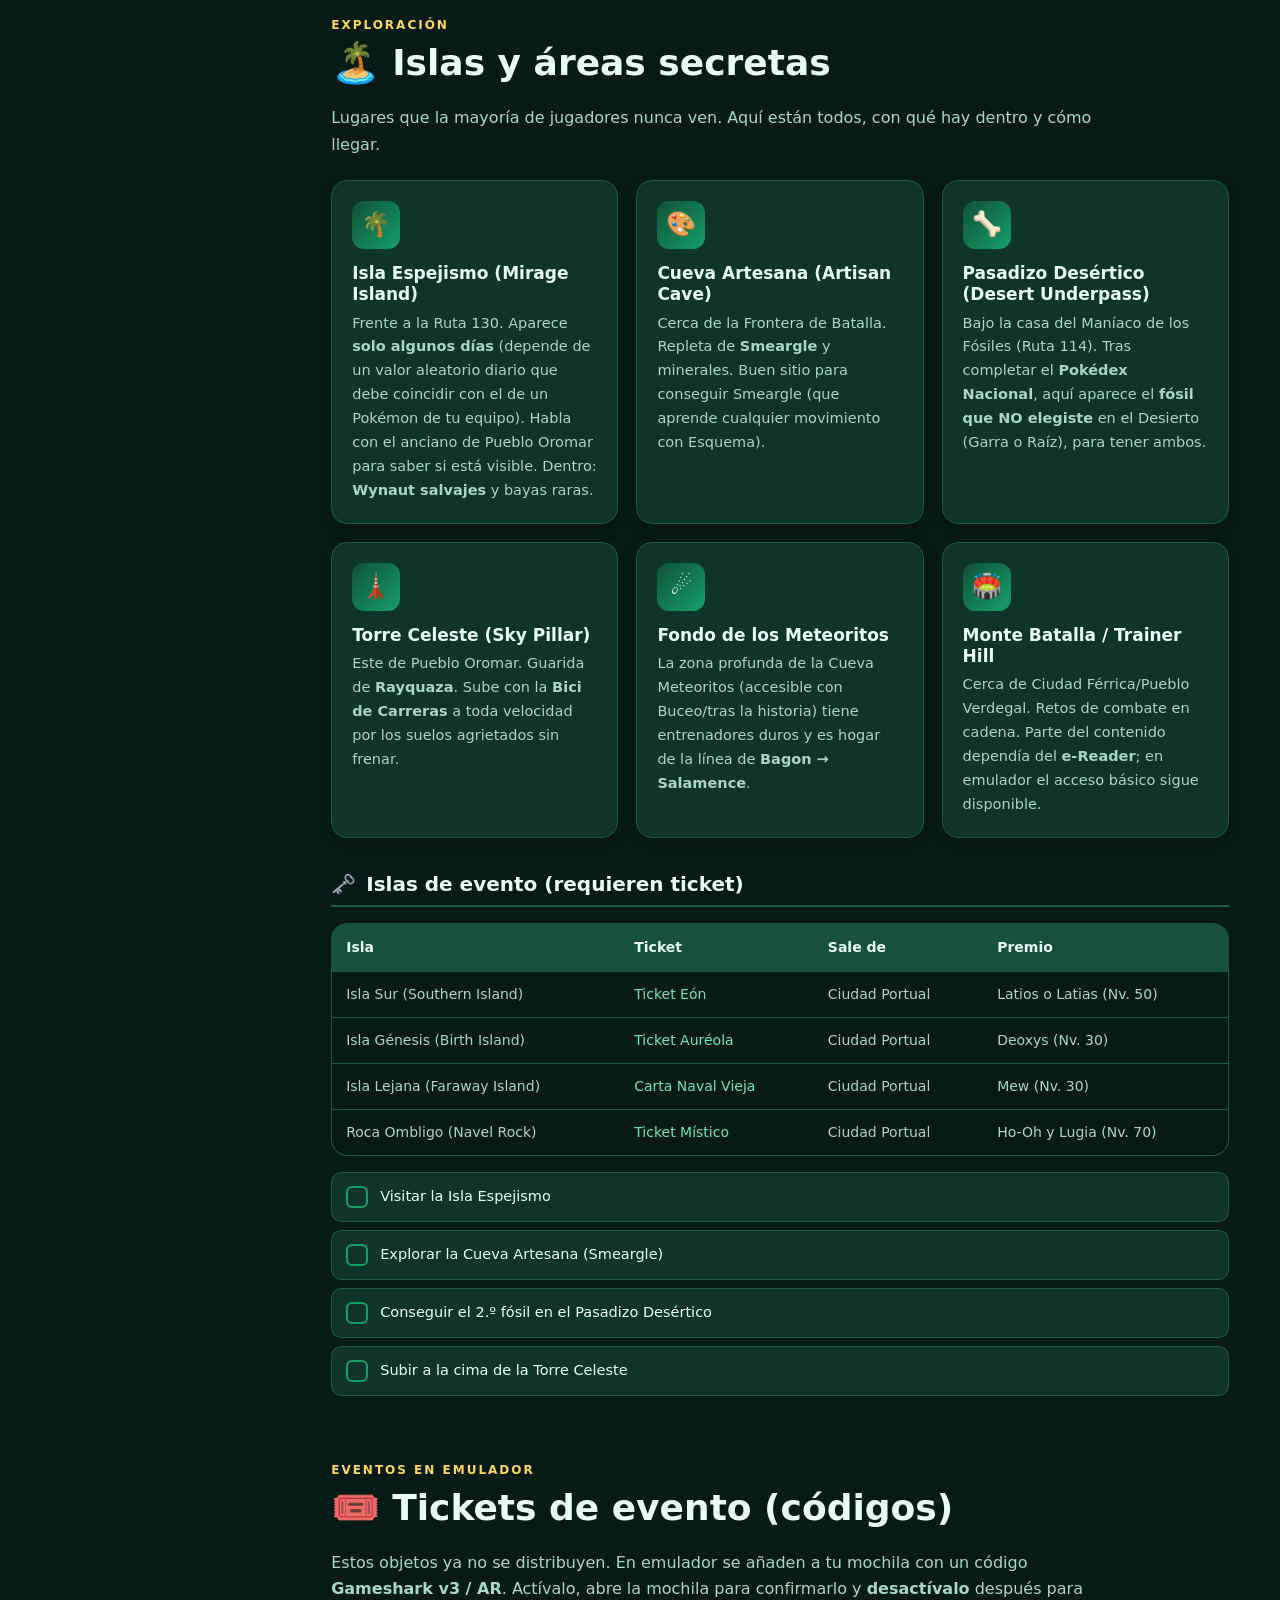
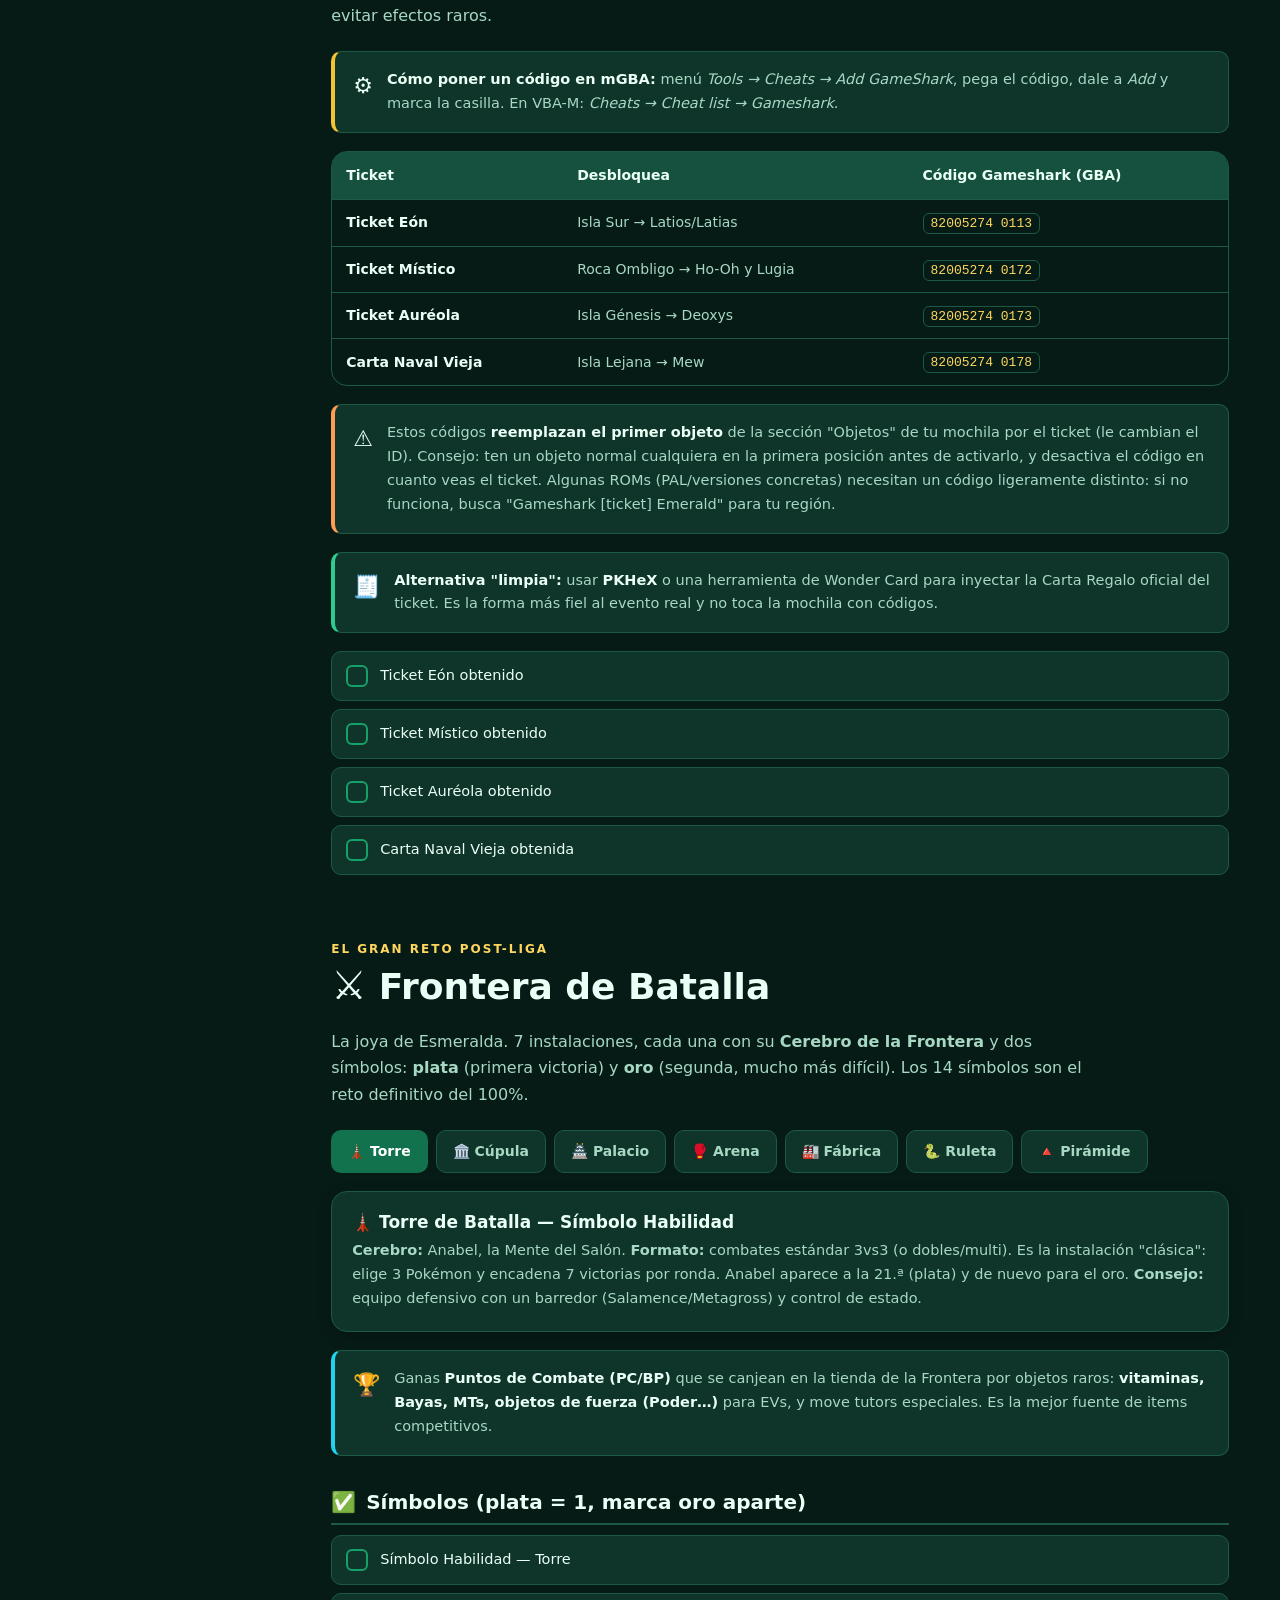
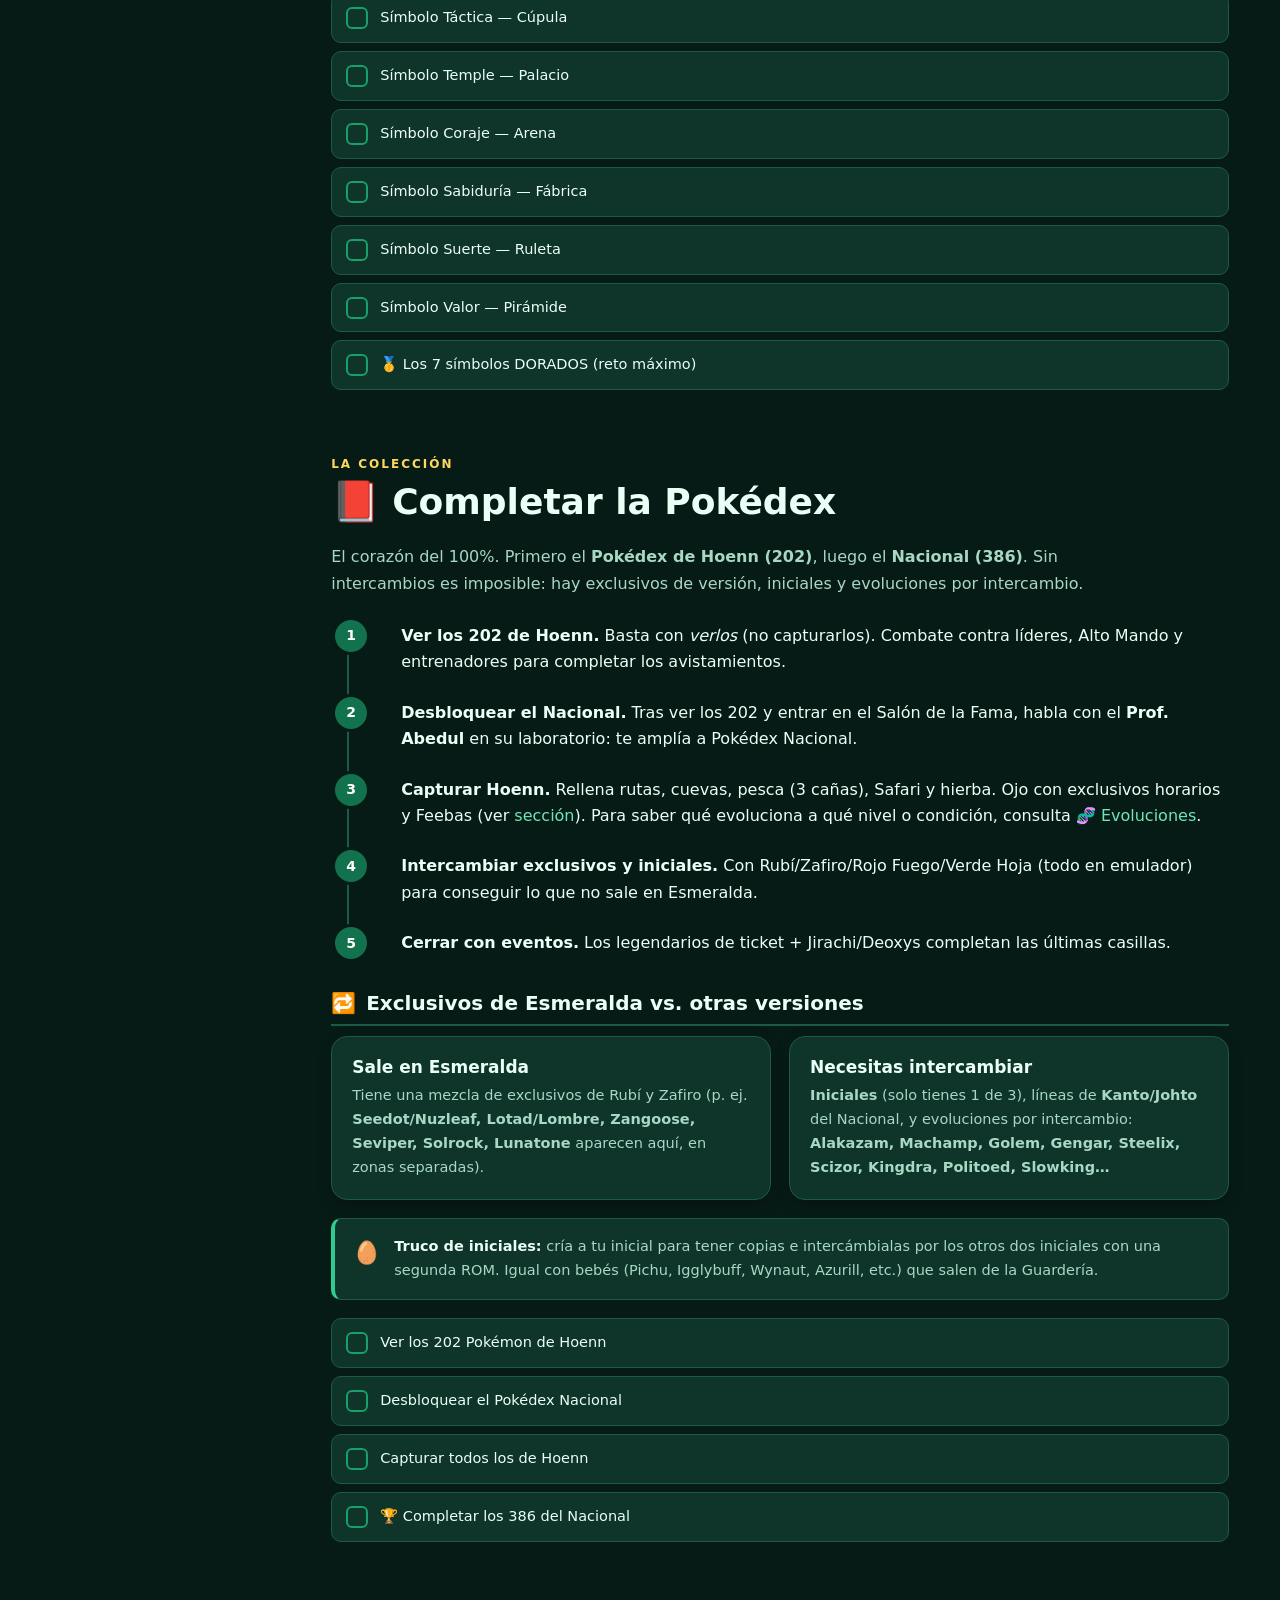
==== commit 8dd15147: "Rediseñar la sección de evoluciones como lista plana estilo Pokédex Sustituye la rejilla de árboles " ====
--- a/index.html
+++ b/index.html
@@ -633,7 +633,7 @@
       <div class="section__head">
         <span class="section__kicker">Consulta rápida</span>
         <h2><span class="emo">🧬</span> Evoluciones de Hoenn</h2>
-        <p class="section__intro">Todas las líneas evolutivas de la <b>Pokédex de Hoenn (202)</b>: a qué nivel, con qué piedra o bajo qué condición evoluciona cada Pokémon — y <b>cómo conseguirlo en Esmeralda</b> (dónde está cada piedra, cómo intercambiar en emulador…). Toca cualquier línea para abrir su ficha.</p>
+        <p class="section__intro">La <b>Pokédex de Hoenn (202)</b> en su orden oficial. Toca cualquier Pokémon para ver su línea evolutiva completa: a qué nivel, con qué piedra o bajo qué condición evoluciona — y <b>cómo conseguirlo en Esmeralda</b> (dónde está cada piedra, cómo intercambiar en emulador…).</p>
       </div>
 
       <div class="callout callout--info">
--- a/assets/css/evo.css
+++ b/assets/css/evo.css
@@ -101,19 +101,22 @@
 .evo-chip:hover { background: var(--surface-3); }
 .evo-chip.active { background: var(--emerald-600); border-color: var(--emerald-500); color: #fff; }
 
-.evo-grid {
-  display: grid; grid-template-columns: repeat(auto-fill, minmax(280px, 1fr)); gap: 12px;
+.evo-list {
+  display: grid; grid-template-columns: repeat(auto-fill, minmax(250px, 1fr)); gap: 6px;
 }
-.evo-fam {
-  padding: 10px; overflow-x: auto;
-  background: var(--surface); border: 1px solid var(--border); border-radius: 14px;
-  transition: border-color .15s ease, transform .15s ease;
+.evo-row {
+  display: flex; align-items: center; gap: 8px;
+  padding: 5px 10px; text-align: left;
+  background: var(--surface); border: 1px solid var(--border); border-radius: 10px;
+  color: var(--text); font: inherit; font-size: 13px; cursor: pointer;
+  transition: border-color .12s ease, background .12s ease;
 }
-.evo-fam:hover { border-color: var(--emerald-500); transform: translateY(-2px); }
-
-/* versión compacta dentro de la rejilla */
-.evo-fam .evo-card { min-width: 66px; padding: 6px 5px 5px; font-size: 11px; border-radius: 10px; }
-.evo-fam .evo-card img { width: 42px; height: 42px; }
-.evo-fam .evo-arrow { min-width: 56px; }
-.evo-fam .evo-arrow i { font-size: 9.5px; }
-.evo-fam .evo-arrow b { font-size: 14px; }
+.evo-row:hover { border-color: var(--emerald-500); background: var(--surface-2); }
+.evo-row__num { color: var(--text-mute); font-size: 11px; font-weight: 700; min-width: 34px; }
+.evo-row img { width: 34px; height: 34px; image-rendering: pixelated; flex: none; }
+.evo-row b { font-weight: 700; white-space: nowrap; }
+.evo-row__meta {
+  margin-left: auto; padding-left: 8px;
+  color: var(--text-dim); font-size: 11px; text-align: right;
+  overflow: hidden; text-overflow: ellipsis; white-space: nowrap;
+}
